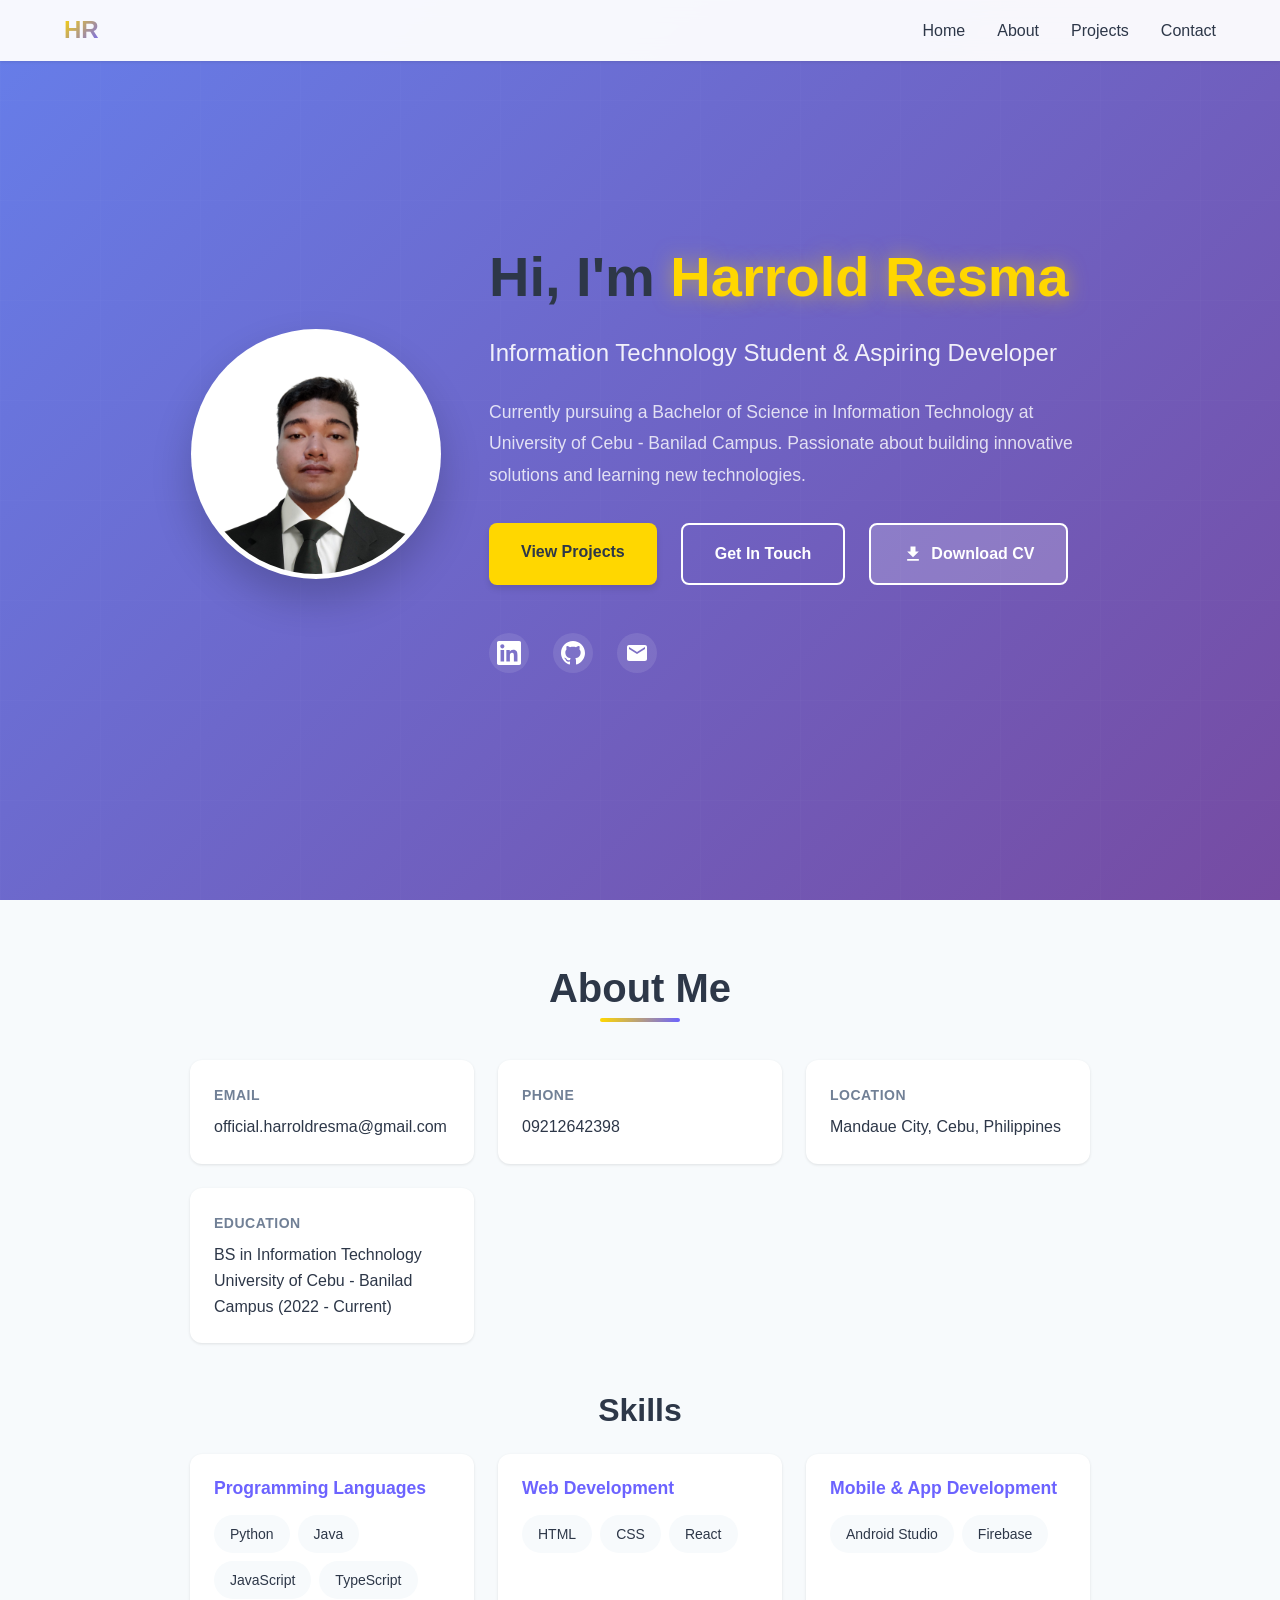
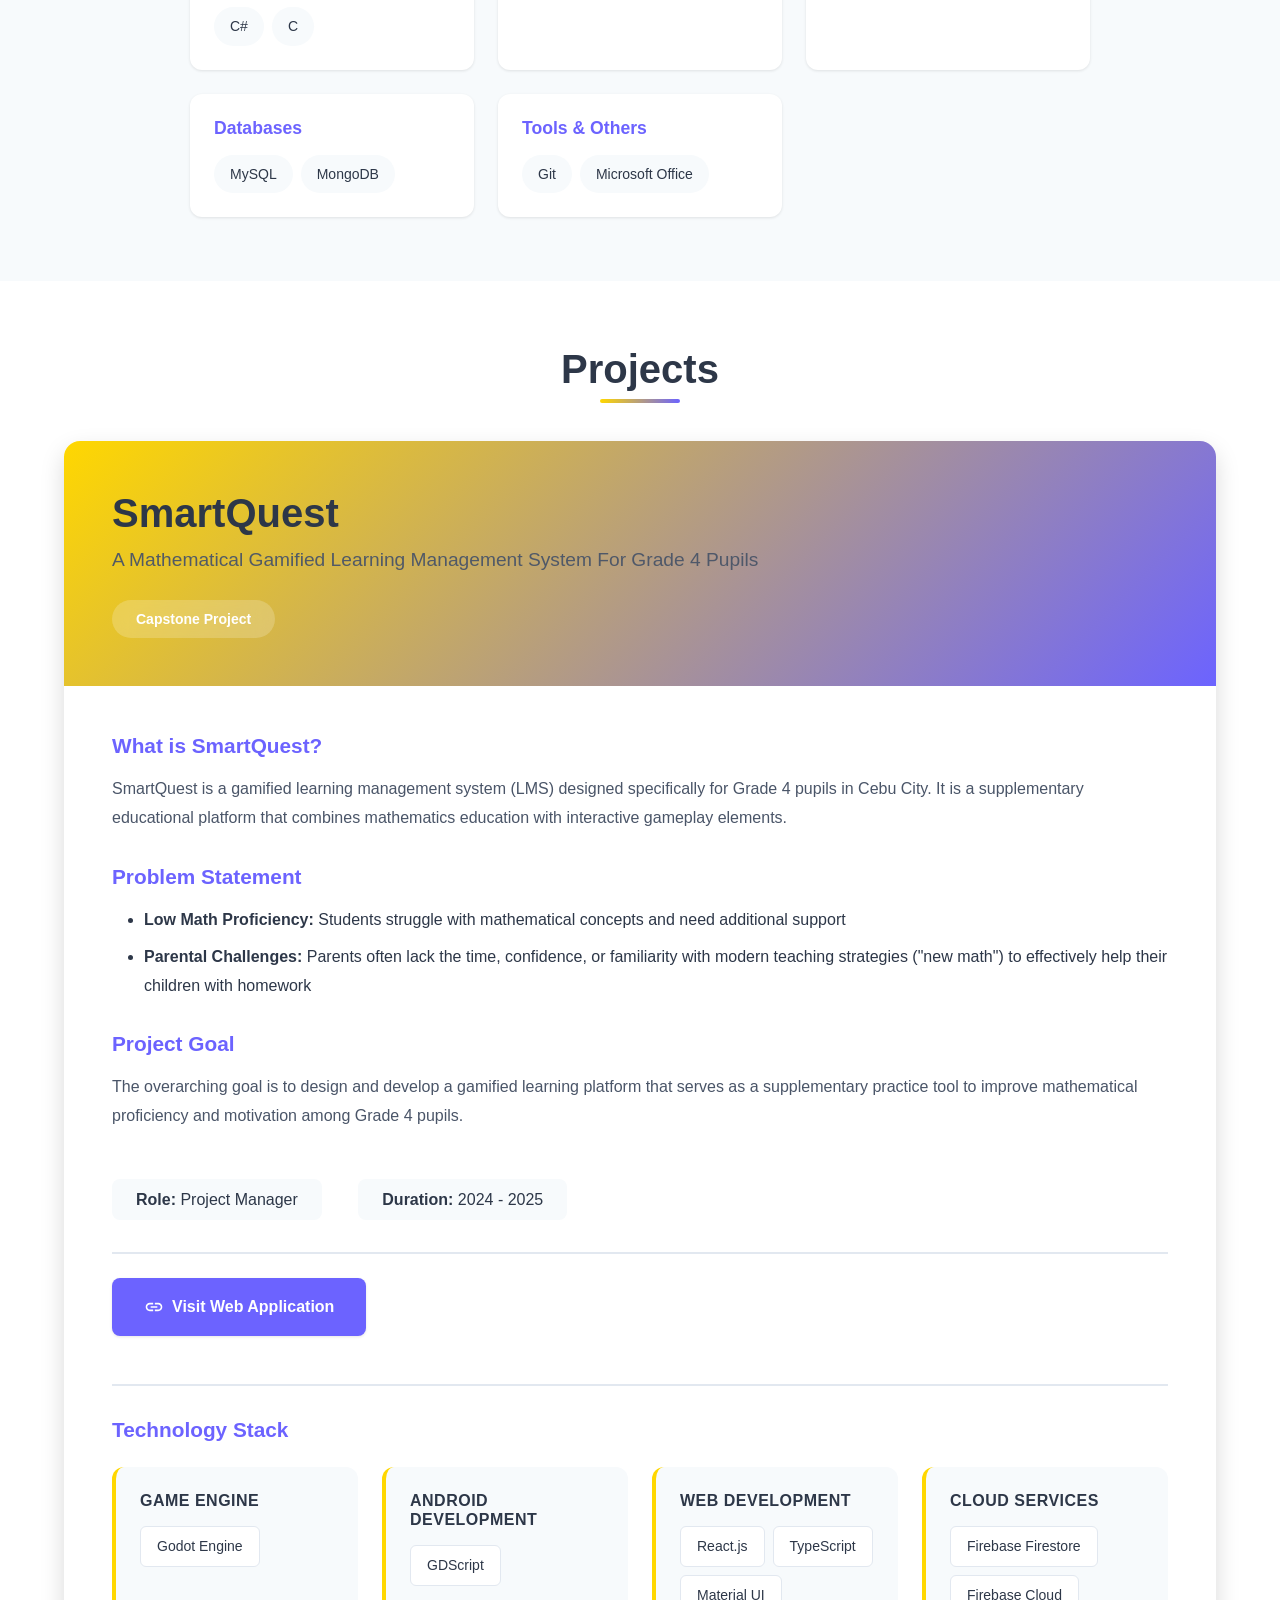
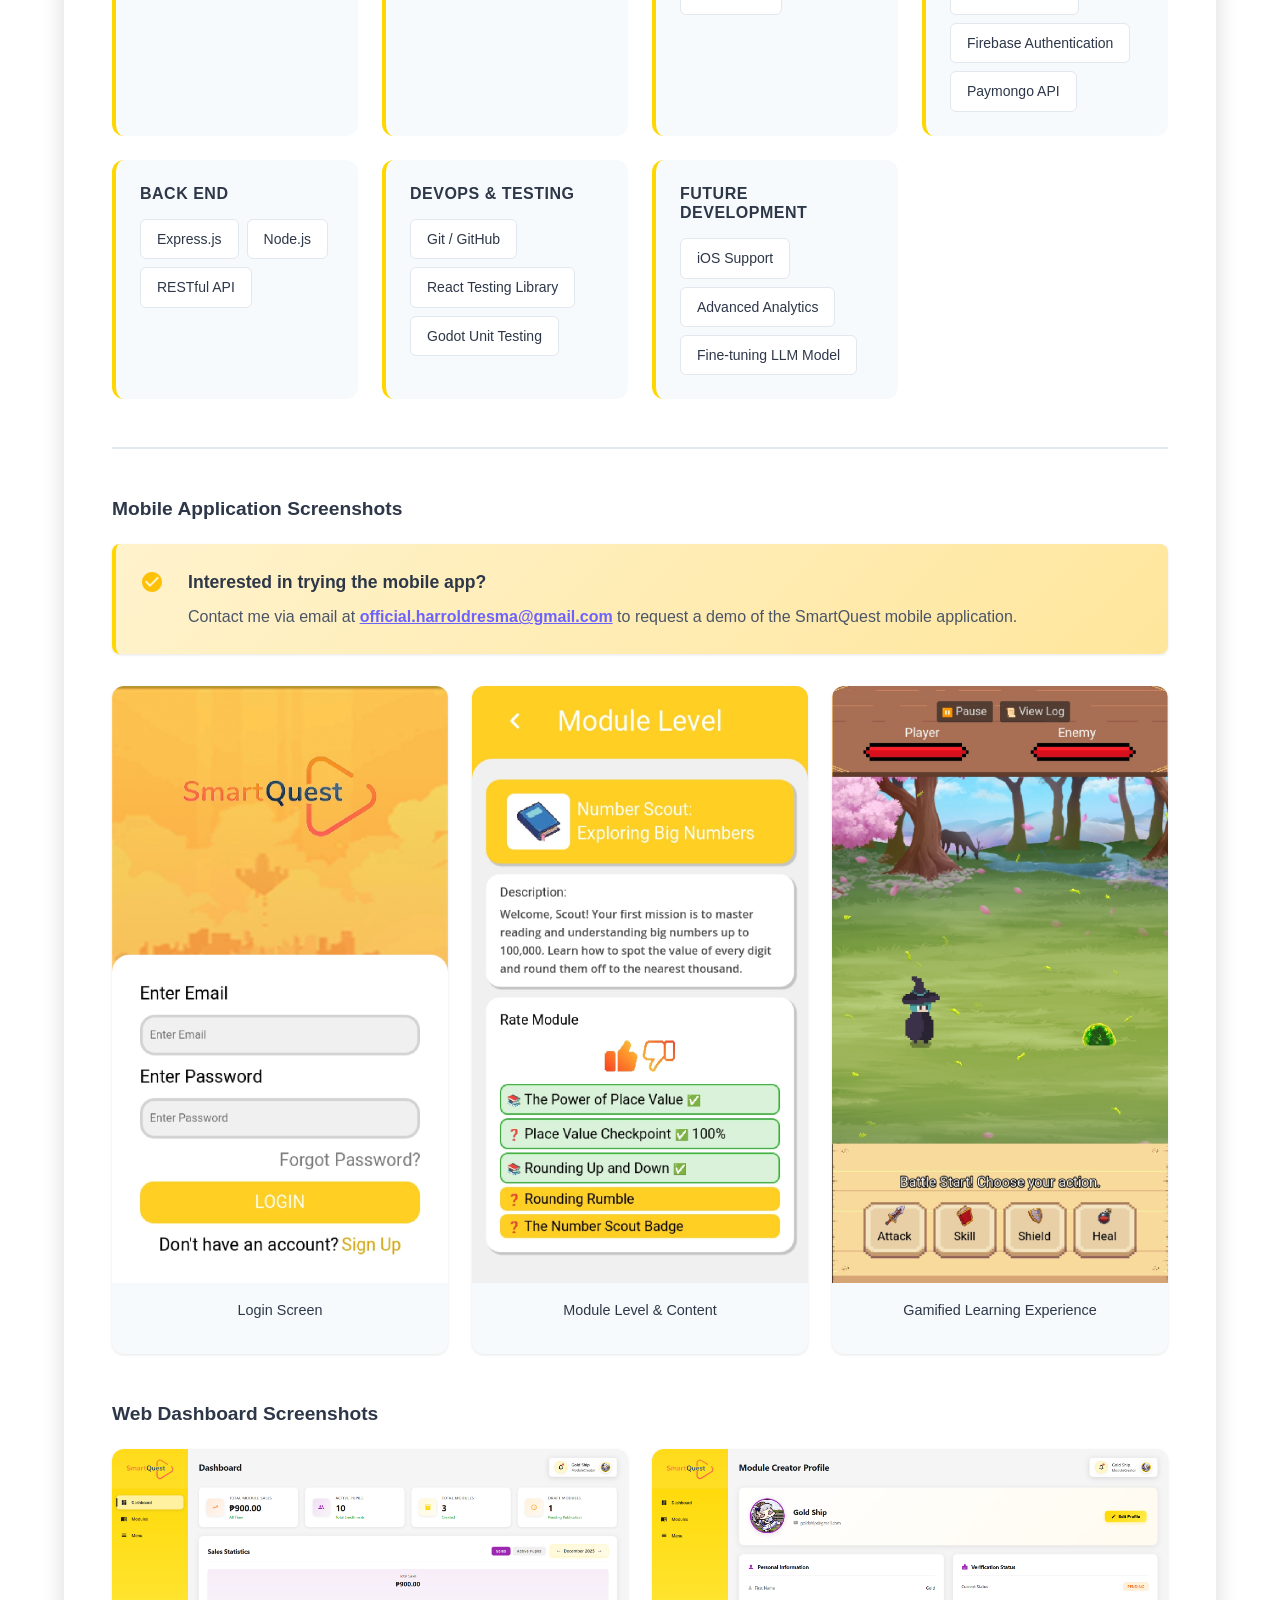
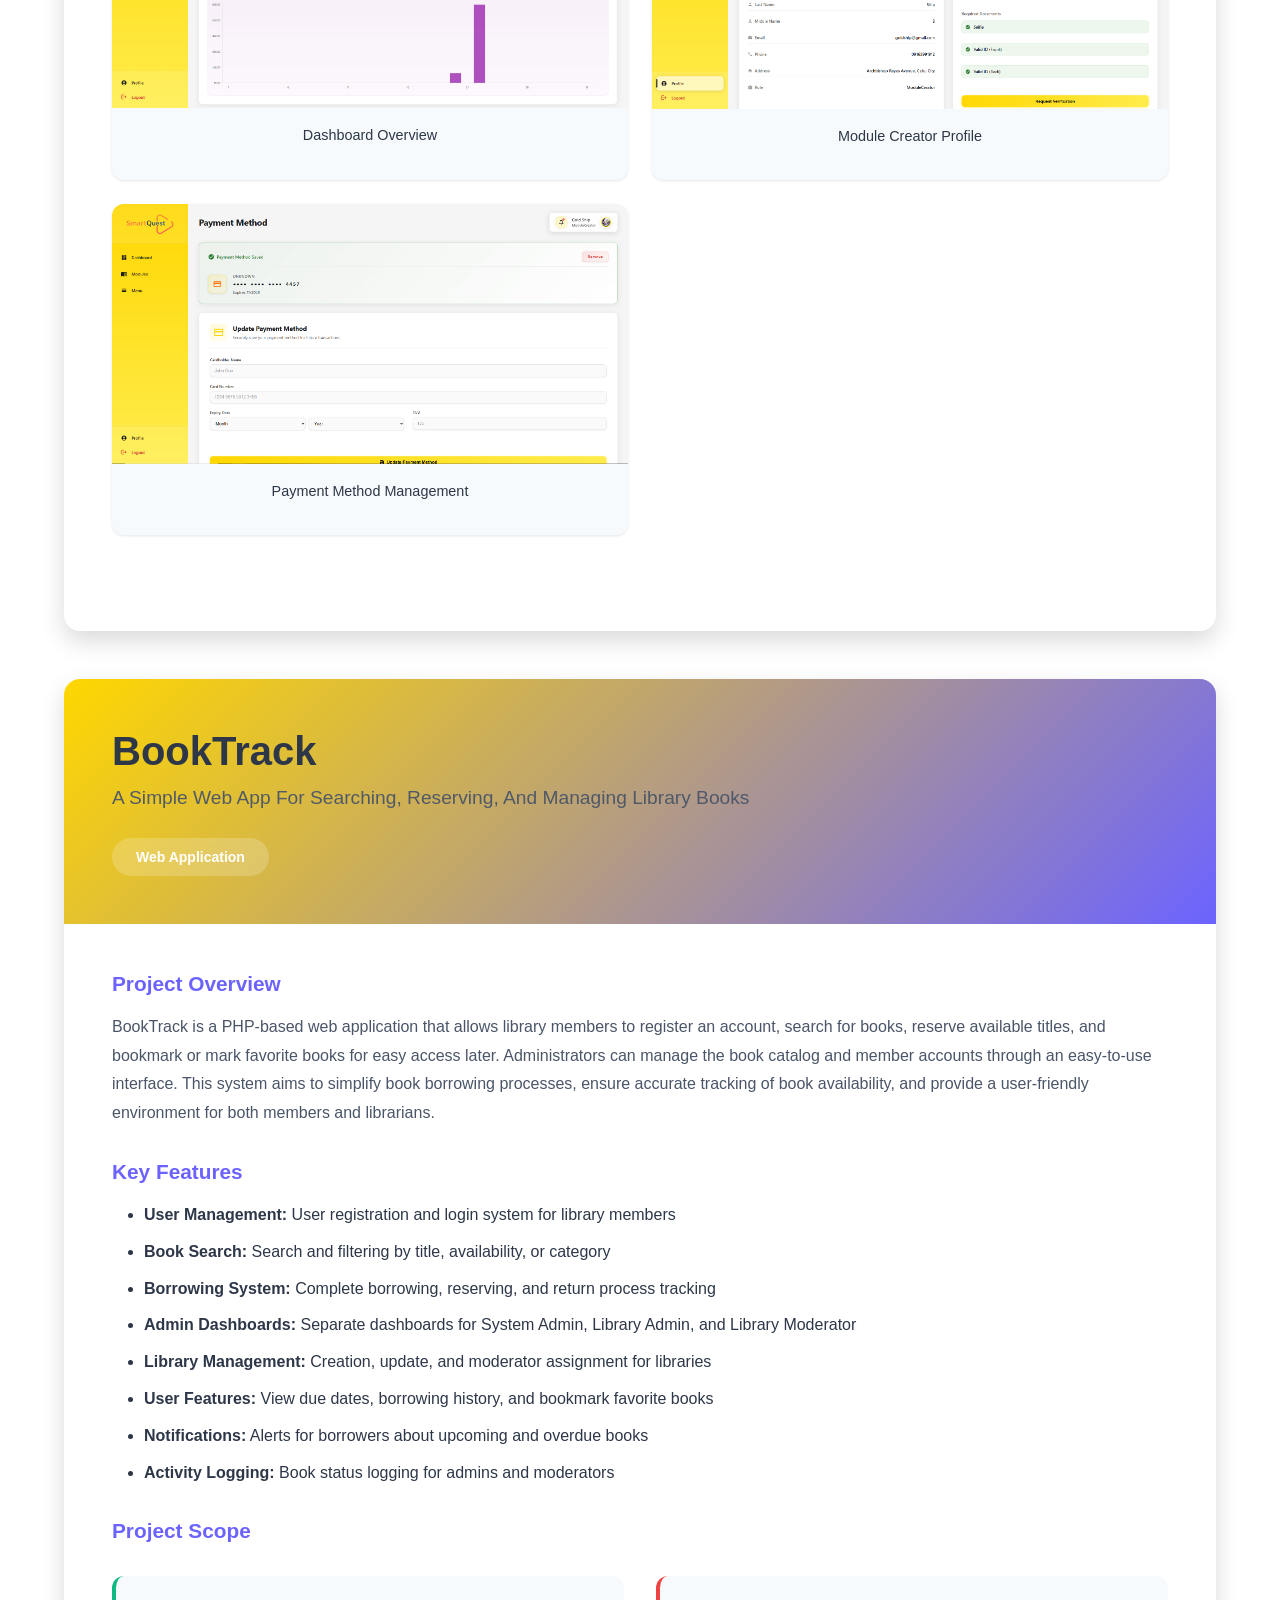
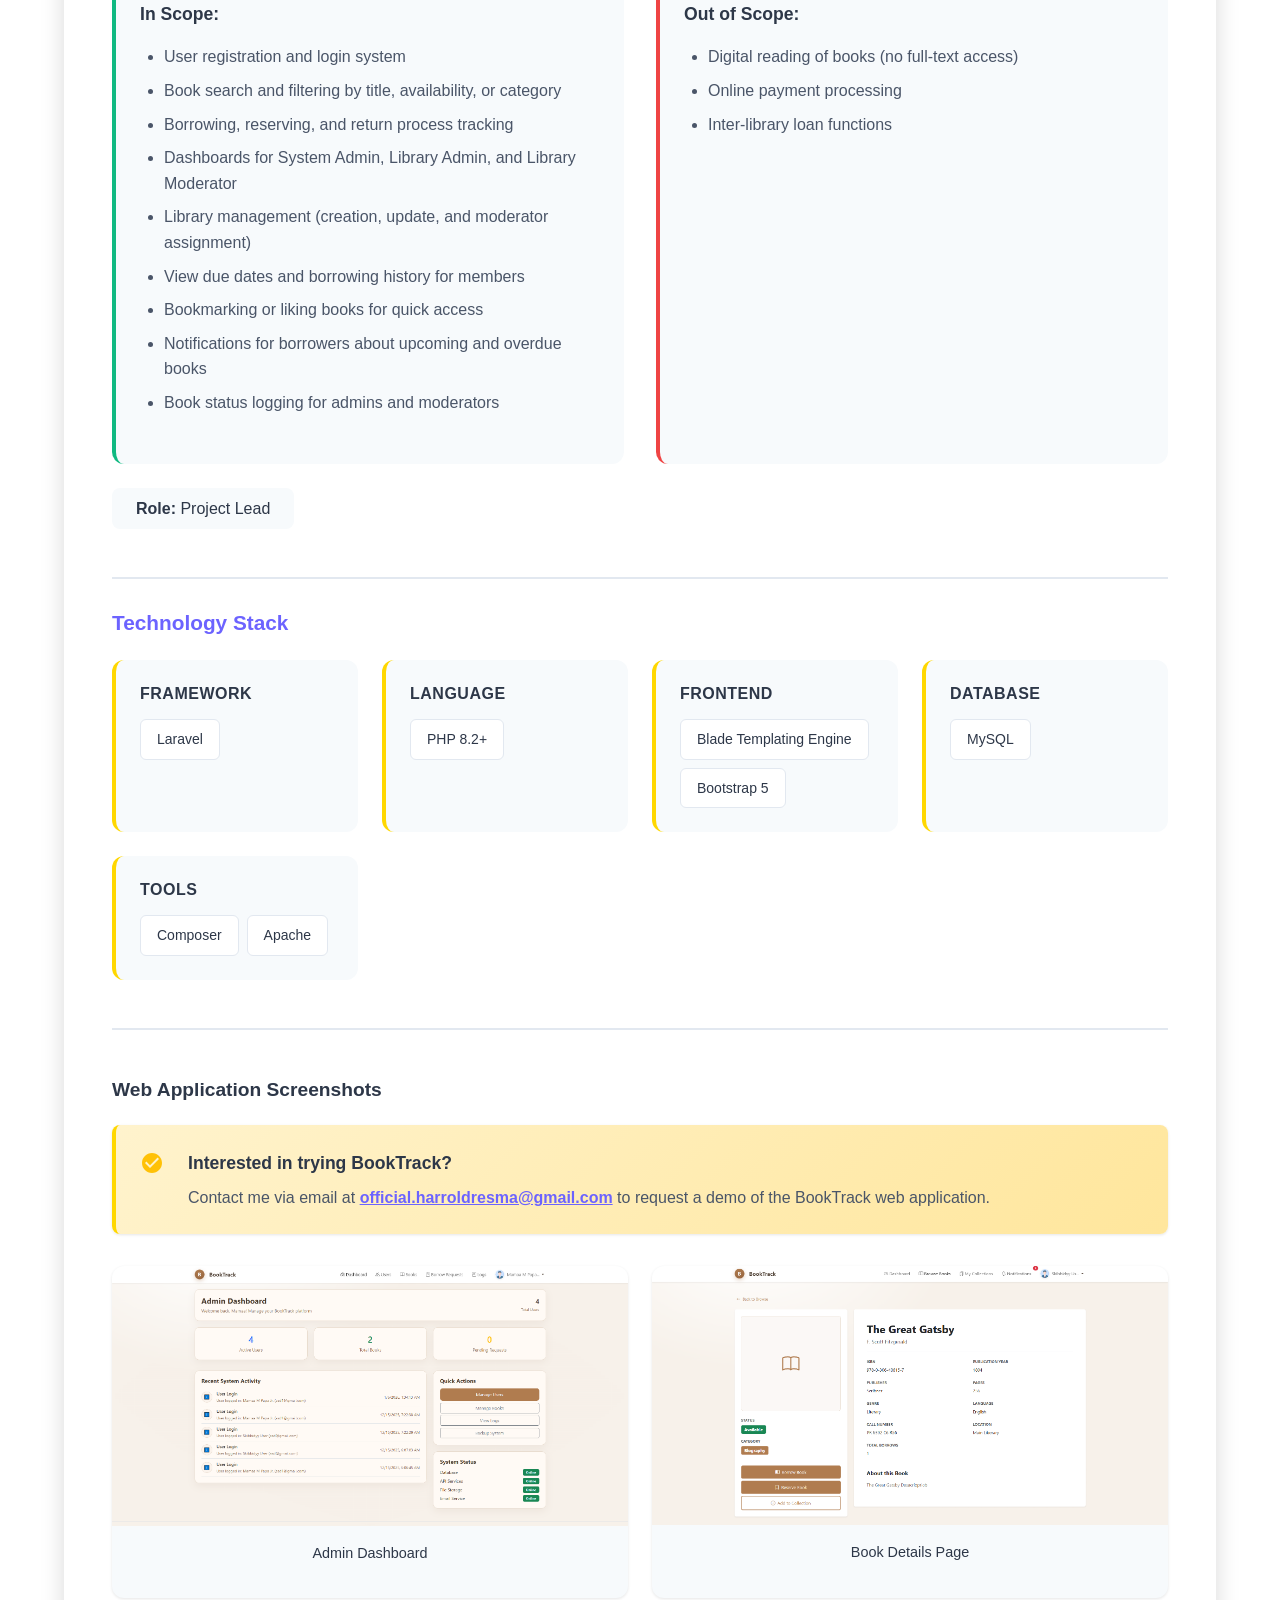
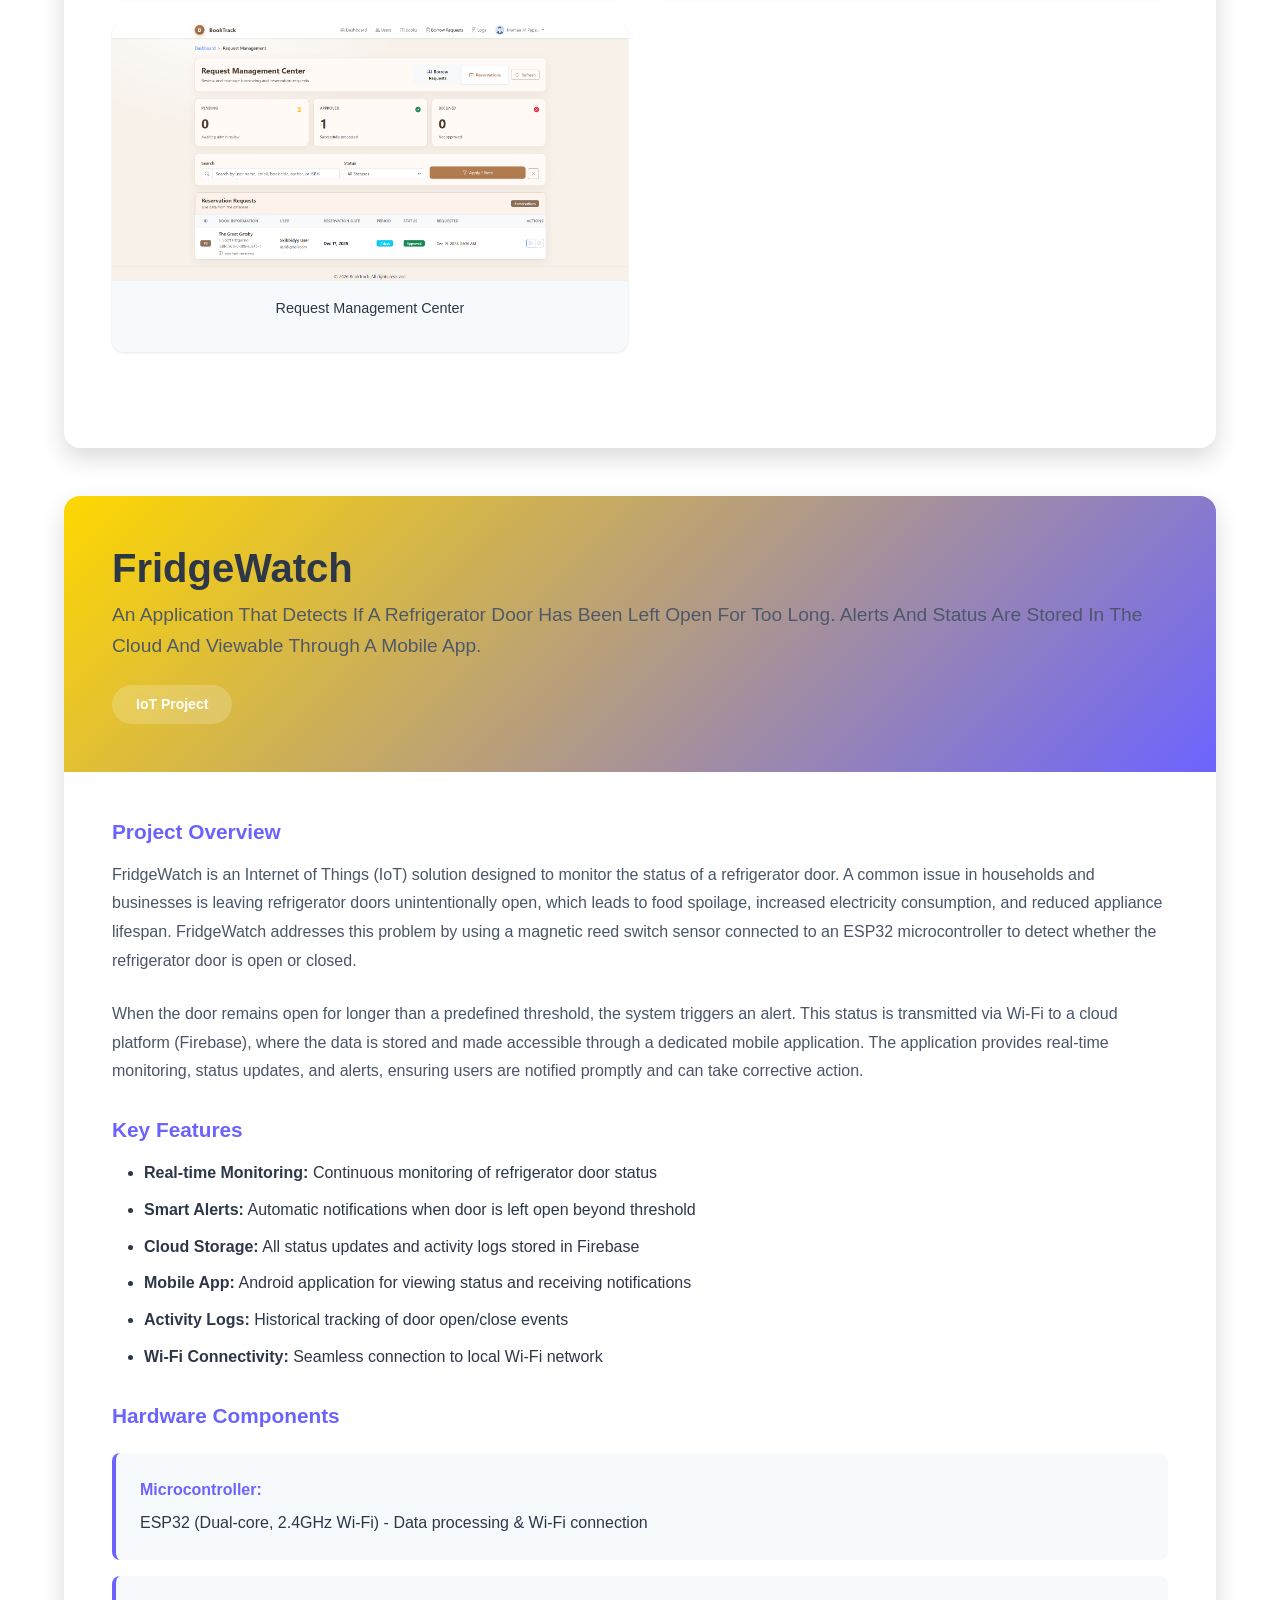
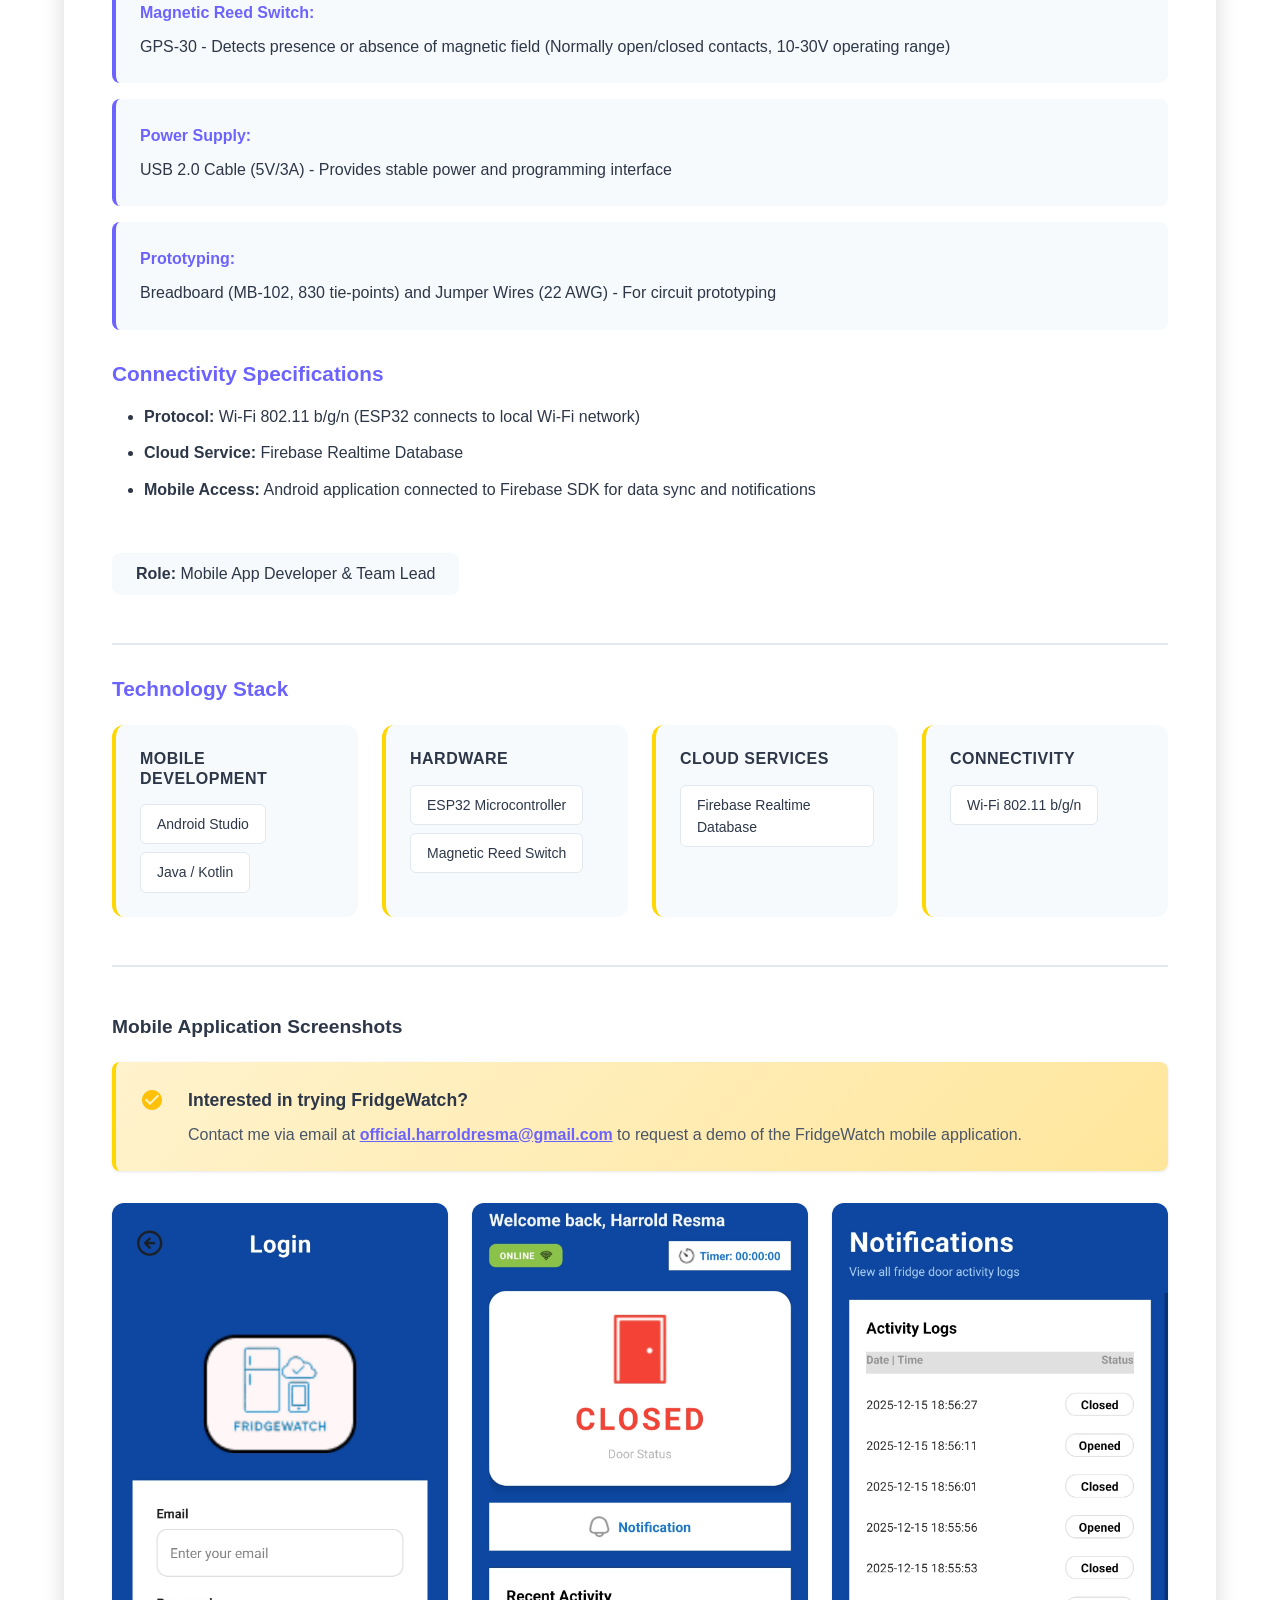
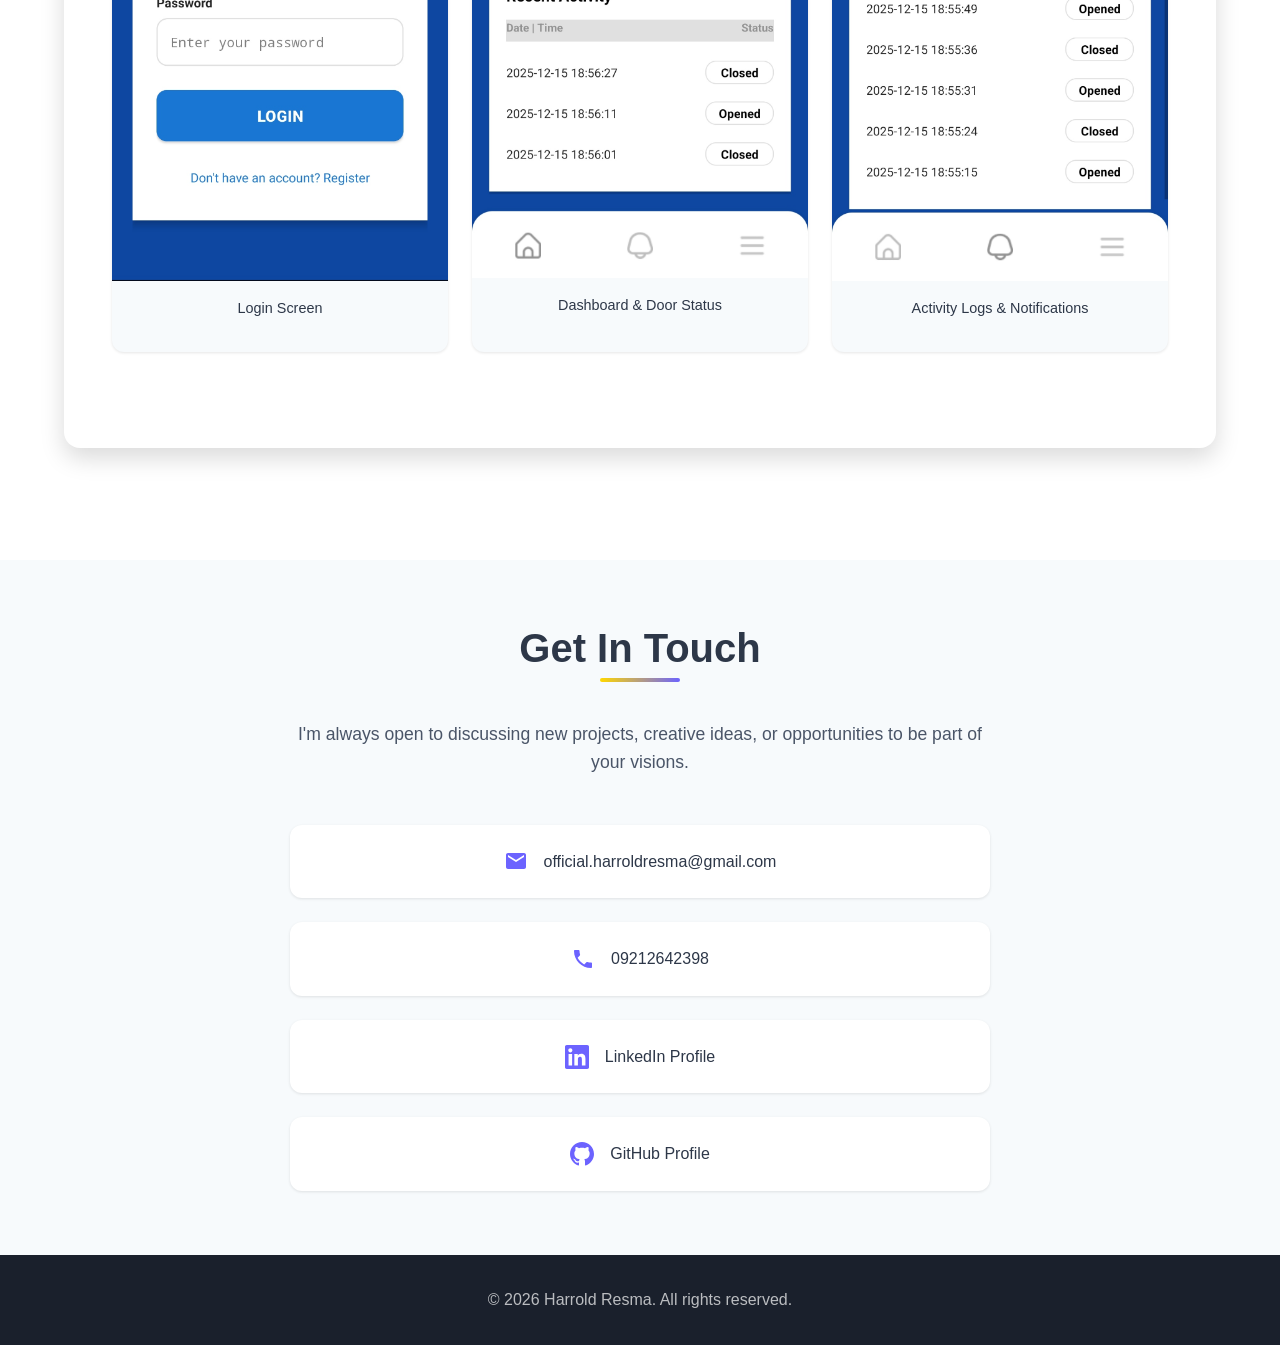
==== index.html @ 4a9e2221 "Update asset paths and move index.html to root Moved index.html from the screens directory to the pr" ====
<!DOCTYPE html>
<html lang="en">
<head>
    <meta charset="UTF-8">
    <meta name="viewport" content="width=device-width, initial-scale=1.0">
    <title>Harrold Resma - Portfolio</title>
    <link rel="stylesheet" href="styles/global.css">
</head>
<body>
    <!-- Navigation -->
    <nav class="navbar">
        <div class="container">
            <div class="nav-brand">
                <h2>HR</h2>
            </div>
            <ul class="nav-menu">
                <li><a href="#home">Home</a></li>
                <li><a href="#about">About</a></li>
                <li><a href="#projects">Projects</a></li>
                <li><a href="#contact">Contact</a></li>
            </ul>
            <div class="hamburger">
                <span></span>
                <span></span>
                <span></span>
            </div>
        </div>
    </nav>

    <!-- Hero Section -->
    <section id="home" class="hero">
        <div class="container">
            <div class="hero-content">
                <div class="hero-image">
                    <img src="assets/Harrold Profile Transparent.png" alt="Harrold Resma" class="profile-picture">
                </div>
                <div class="hero-text">
                    <h1 class="hero-title">
                        Hi, I'm <span class="highlight">Harrold Resma</span>
                    </h1>
                    <p class="hero-subtitle">Information Technology Student & Aspiring Developer</p>
                    <p class="hero-description">
                        Currently pursuing a Bachelor of Science in Information Technology at University of Cebu - Banilad Campus. 
                        Passionate about building innovative solutions and learning new technologies.
                    </p>
                    <div class="hero-buttons">
                        <a href="#projects" class="btn btn-primary">View Projects</a>
                        <a href="#contact" class="btn btn-secondary">Get In Touch</a>
                        <a href="CV/Harrold-Resma_CV.pdf" download="Harrold-Resma_CV.pdf" class="btn btn-cv">
                            <svg width="20" height="20" viewBox="0 0 24 24" fill="currentColor" style="margin-right: 8px;">
                                <path d="M19 9h-4V3H9v6H5l7 7 7-7zM5 18v2h14v-2H5z"/>
                            </svg>
                            Download CV
                        </a>
                    </div>
                    <div class="social-links">
                        <a href="https://www.linkedin.com/in/harrold-resma-5a1842332" target="_blank" class="social-link">
                            <svg width="24" height="24" viewBox="0 0 24 24" fill="currentColor">
                                <path d="M20.447 20.452h-3.554v-5.569c0-1.328-.027-3.037-1.852-3.037-1.853 0-2.136 1.445-2.136 2.939v5.667H9.351V9h3.414v1.561h.046c.477-.9 1.637-1.85 3.37-1.85 3.601 0 4.267 2.37 4.267 5.455v6.286zM5.337 7.433c-1.144 0-2.063-.926-2.063-2.065 0-1.138.92-2.063 2.063-2.063 1.14 0 2.064.925 2.064 2.063 0 1.139-.925 2.065-2.064 2.065zm1.782 13.019H3.555V9h3.564v11.452zM22.225 0H1.771C.792 0 0 .774 0 1.729v20.542C0 23.227.792 24 1.771 24h20.451C23.2 24 24 23.227 24 22.271V1.729C24 .774 23.2 0 22.222 0h.003z"/>
                            </svg>
                        </a>
                        <a href="https://github.com/Harrrrold" target="_blank" class="social-link">
                            <svg width="24" height="24" viewBox="0 0 24 24" fill="currentColor">
                                <path d="M12 0c-6.626 0-12 5.373-12 12 0 5.302 3.438 9.8 8.207 11.387.599.111.793-.261.793-.577v-2.234c-3.338.726-4.033-1.416-4.033-1.416-.546-1.387-1.333-1.756-1.333-1.756-1.089-.745.083-.729.083-.729 1.205.084 1.839 1.237 1.839 1.237 1.07 1.834 2.807 1.304 3.492.997.107-.775.418-1.305.762-1.604-2.665-.305-5.467-1.334-5.467-5.931 0-1.311.469-2.381 1.236-3.221-.124-.303-.535-1.524.117-3.176 0 0 1.008-.322 3.301 1.23.957-.266 1.983-.399 3.003-.404 1.02.005 2.047.138 3.006.404 2.291-1.552 3.297-1.23 3.297-1.23.653 1.653.242 2.874.118 3.176.77.84 1.235 1.911 1.235 3.221 0 4.609-2.807 5.624-5.479 5.921.43.372.823 1.102.823 2.222v3.293c0 .319.192.694.801.576 4.765-1.589 8.199-6.086 8.199-11.386 0-6.627-5.373-12-12-12z"/>
                            </svg>
                        </a>
                        <a href="#contact" class="social-link">
                            <svg width="24" height="24" viewBox="0 0 24 24" fill="currentColor">
                                <path d="M20 4H4c-1.1 0-1.99.9-1.99 2L2 18c0 1.1.9 2 2 2h16c1.1 0 2-.9 2-2V6c0-1.1-.9-2-2-2zm0 4l-8 5-8-5V6l8 5 8-5v2z"/>
                            </svg>
                        </a>
                    </div>
                </div>
            </div>
        </div>
    </section>

    <!-- About Section -->
    <section id="about" class="about">
        <div class="container">
            <h2 class="section-title">About Me</h2>
            <div class="about-content">
                <div class="about-text">
                    <div class="info-grid">
                        <div class="info-item">
                            <span class="info-label">Email</span>
                            <span class="info-value">official.harroldresma@gmail.com</span>
                        </div>
                        <div class="info-item">
                            <span class="info-label">Phone</span>
                            <span class="info-value">09212642398</span>
                        </div>
                        <div class="info-item">
                            <span class="info-label">Location</span>
                            <span class="info-value">Mandaue City, Cebu, Philippines</span>
                        </div>
                        <div class="info-item">
                            <span class="info-label">Education</span>
                            <span class="info-value">BS in Information Technology<br>University of Cebu - Banilad Campus (2022 - Current)</span>
                        </div>
                    </div>
                    <div class="skills-section">
                        <h3>Skills</h3>
                        <div class="skills-grid">
                            <div class="skill-category">
                                <h4>Programming Languages</h4>
                                <div class="skill-tags">
                                    <span class="skill-tag">Python</span>
                                    <span class="skill-tag">Java</span>
                                    <span class="skill-tag">JavaScript</span>
                                    <span class="skill-tag">TypeScript</span>
                                    <span class="skill-tag">C#</span>
                                    <span class="skill-tag">C</span>
                                </div>
                            </div>
                            <div class="skill-category">
                                <h4>Web Development</h4>
                                <div class="skill-tags">
                                    <span class="skill-tag">HTML</span>
                                    <span class="skill-tag">CSS</span>
                                    <span class="skill-tag">React</span>
                                </div>
                            </div>
                            <div class="skill-category">
                                <h4>Mobile & App Development</h4>
                                <div class="skill-tags">
                                    <span class="skill-tag">Android Studio</span>
                                    <span class="skill-tag">Firebase</span>
                                </div>
                            </div>
                            <div class="skill-category">
                                <h4>Databases</h4>
                                <div class="skill-tags">
                                    <span class="skill-tag">MySQL</span>
                                    <span class="skill-tag">MongoDB</span>
                                </div>
                            </div>
                            <div class="skill-category">
                                <h4>Tools & Others</h4>
                                <div class="skill-tags">
                                    <span class="skill-tag">Git</span>
                                    <span class="skill-tag">Microsoft Office</span>
                                </div>
                            </div>
                        </div>
                    </div>
                </div>
            </div>
        </div>
    </section>

    <!-- Projects Section -->
    <section id="projects" class="projects">
        <div class="container">
            <h2 class="section-title">Projects</h2>
            
            <!-- SmartQuest Project -->
            <div class="project-card">
                <div class="project-header">
                    <div class="project-title-section">
                        <h3 class="project-title">SmartQuest</h3>
                        <p class="project-subtitle">A Mathematical Gamified Learning Management System For Grade 4 Pupils</p>
                        <span class="project-badge">Capstone Project</span>
                    </div>
                </div>
                
                <div class="project-content">
                    <div class="project-description">
                        <h4>What is SmartQuest?</h4>
                        <p>
                            SmartQuest is a gamified learning management system (LMS) designed specifically for Grade 4 pupils in Cebu City. 
                            It is a supplementary educational platform that combines mathematics education with interactive gameplay elements.
                        </p>
                        
                        <h4>Problem Statement</h4>
                        <ul>
                            <li><strong>Low Math Proficiency:</strong> Students struggle with mathematical concepts and need additional support</li>
                            <li><strong>Parental Challenges:</strong> Parents often lack the time, confidence, or familiarity with modern teaching strategies ("new math") to effectively help their children with homework</li>
                        </ul>
                        
                        <h4>Project Goal</h4>
                        <p>
                            The overarching goal is to design and develop a gamified learning platform that serves as a supplementary practice tool 
                            to improve mathematical proficiency and motivation among Grade 4 pupils.
                        </p>
                        
                        <div class="project-role">
                            <strong>Role:</strong> Project Manager
                        </div>
                        <div class="project-period">
                            <strong>Duration:</strong> 2024 - 2025
                        </div>
                        
                        <div class="project-links">
                            <a href="https://smartquest-uc.web.app/" target="_blank" rel="noopener noreferrer" class="project-link-btn">
                                <svg width="20" height="20" viewBox="0 0 24 24" fill="currentColor" style="margin-right: 8px;">
                                    <path d="M3.9 12c0-1.71 1.39-3.1 3.1-3.1h4V7H7c-2.76 0-5 2.24-5 5s2.24 5 5 5h4v-1.9H7c-1.71 0-3.1-1.39-3.1-3.1zM8 13h8v-2H8v2zm9-6h-4v1.9h4c1.71 0 3.1 1.39 3.1 3.1s-1.39 3.1-3.1 3.1h-4V17h4c2.76 0 5-2.24 5-5s-2.24-5-5-5z"/>
                                </svg>
                                Visit Web Application
                            </a>
                        </div>
                        
                        <div class="tech-stack-section">
                            <h4>Technology Stack</h4>
                            <div class="tech-stack-grid">
                                <div class="tech-category">
                                    <h5>Game Engine</h5>
                                    <div class="tech-tags">
                                        <span class="tech-tag">Godot Engine</span>
                                    </div>
                                </div>
                                <div class="tech-category">
                                    <h5>Android Development</h5>
                                    <div class="tech-tags">
                                        <span class="tech-tag">GDScript</span>
                                    </div>
                                </div>
                                <div class="tech-category">
                                    <h5>Web Development</h5>
                                    <div class="tech-tags">
                                        <span class="tech-tag">React.js</span>
                                        <span class="tech-tag">TypeScript</span>
                                        <span class="tech-tag">Material UI</span>
                                    </div>
                                </div>
                                <div class="tech-category">
                                    <h5>Cloud Services</h5>
                                    <div class="tech-tags">
                                        <span class="tech-tag">Firebase Firestore</span>
                                        <span class="tech-tag">Firebase Cloud</span>
                                        <span class="tech-tag">Firebase Authentication</span>
                                        <span class="tech-tag">Paymongo API</span>
                                    </div>
                                </div>
                                <div class="tech-category">
                                    <h5>Back End</h5>
                                    <div class="tech-tags">
                                        <span class="tech-tag">Express.js</span>
                                        <span class="tech-tag">Node.js</span>
                                        <span class="tech-tag">RESTful API</span>
                                    </div>
                                </div>
                                <div class="tech-category">
                                    <h5>DevOps & Testing</h5>
                                    <div class="tech-tags">
                                        <span class="tech-tag">Git / GitHub</span>
                                        <span class="tech-tag">React Testing Library</span>
                                        <span class="tech-tag">Godot Unit Testing</span>
                                    </div>
                                </div>
                                <div class="tech-category">
                                    <h5>Future Development</h5>
                                    <div class="tech-tags">
                                        <span class="tech-tag">iOS Support</span>
                                        <span class="tech-tag">Advanced Analytics</span>
                                        <span class="tech-tag">Fine-tuning LLM Model</span>
                                    </div>
                                </div>
                            </div>
                        </div>
                    </div>
                    
                    <div class="project-images">
                        <h4>Mobile Application Screenshots</h4>
                        <div class="app-demo-notice">
                            <div class="demo-notice-content">
                                <svg width="24" height="24" viewBox="0 0 24 24" fill="currentColor">
                                    <path d="M12 2C6.48 2 2 6.48 2 12s4.48 10 10 10 10-4.48 10-10S17.52 2 12 2zm-2 15l-5-5 1.41-1.41L10 14.17l7.59-7.59L19 8l-9 9z"/>
                                </svg>
                                <div class="demo-notice-text">
                                    <strong>Interested in trying the mobile app?</strong>
                                    <p>Contact me via email at <a href="mailto:official.harroldresma@gmail.com?subject=SmartQuest Mobile App Demo Request">official.harroldresma@gmail.com</a> to request a demo of the SmartQuest mobile application.</p>
                                </div>
                            </div>
                        </div>
                        <div class="image-grid mobile-grid">
                            <div class="image-item">
                                <img src="assets/smartquestAppLogin.jpg" alt="SmartQuest Mobile Login Screen" class="modal-image" data-src="assets/smartquestAppLogin.jpg" data-alt="SmartQuest Mobile Login Screen">
                                <p class="image-caption">Login Screen</p>
                            </div>
                            <div class="image-item">
                                <img src="assets/smartquestAppModuleContent.jpg" alt="SmartQuest Mobile Module Content" class="modal-image" data-src="assets/smartquestAppModuleContent.jpg" data-alt="SmartQuest Mobile Module Content">
                                <p class="image-caption">Module Level & Content</p>
                            </div>
                            <div class="image-item">
                                <img src="assets/smartquestAppGame.jpg" alt="SmartQuest Mobile Game" class="modal-image" data-src="assets/smartquestAppGame.jpg" data-alt="SmartQuest Mobile Game">
                                <p class="image-caption">Gamified Learning Experience</p>
                            </div>
                        </div>
                        
                        <h4>Web Dashboard Screenshots</h4>
                        <div class="image-grid web-grid">
                            <div class="image-item">
                                <img src="assets/smartquestWebDashboard.png" alt="SmartQuest Web Dashboard" class="modal-image" data-src="assets/smartquestWebDashboard.png" data-alt="SmartQuest Web Dashboard">
                                <p class="image-caption">Dashboard Overview</p>
                            </div>
                            <div class="image-item">
                                <img src="assets/smartquestWebProfile.png" alt="SmartQuest Web Profile" class="modal-image" data-src="assets/smartquestWebProfile.png" data-alt="SmartQuest Web Profile">
                                <p class="image-caption">Module Creator Profile</p>
                            </div>
                            <div class="image-item">
                                <img src="assets/smartquestWebPaymentMethod.png" alt="SmartQuest Web Payment Method" class="modal-image" data-src="assets/smartquestWebPaymentMethod.png" data-alt="SmartQuest Web Payment Method">
                                <p class="image-caption">Payment Method Management</p>
                            </div>
                        </div>
                    </div>
                </div>
            </div>
            
            <!-- BookTrack Project -->
            <div class="project-card">
                <div class="project-header">
                    <div class="project-title-section">
                        <h3 class="project-title">BookTrack</h3>
                        <p class="project-subtitle">A Simple Web App For Searching, Reserving, And Managing Library Books</p>
                        <span class="project-badge">Web Application</span>
                    </div>
                </div>
                
                <div class="project-content">
                    <div class="project-description">
                        <h4>Project Overview</h4>
                        <p>
                            BookTrack is a PHP-based web application that allows library members to register an account, search for books, 
                            reserve available titles, and bookmark or mark favorite books for easy access later. Administrators can manage 
                            the book catalog and member accounts through an easy-to-use interface. This system aims to simplify book borrowing 
                            processes, ensure accurate tracking of book availability, and provide a user-friendly environment for both members and librarians.
                        </p>
                        
                        <h4>Key Features</h4>
                        <ul>
                            <li><strong>User Management:</strong> User registration and login system for library members</li>
                            <li><strong>Book Search:</strong> Search and filtering by title, availability, or category</li>
                            <li><strong>Borrowing System:</strong> Complete borrowing, reserving, and return process tracking</li>
                            <li><strong>Admin Dashboards:</strong> Separate dashboards for System Admin, Library Admin, and Library Moderator</li>
                            <li><strong>Library Management:</strong> Creation, update, and moderator assignment for libraries</li>
                            <li><strong>User Features:</strong> View due dates, borrowing history, and bookmark favorite books</li>
                            <li><strong>Notifications:</strong> Alerts for borrowers about upcoming and overdue books</li>
                            <li><strong>Activity Logging:</strong> Book status logging for admins and moderators</li>
                        </ul>
                        
                        <h4>Project Scope</h4>
                        <div class="scope-section">
                            <div class="scope-in">
                                <strong>In Scope:</strong>
                                <ul>
                                    <li>User registration and login system</li>
                                    <li>Book search and filtering by title, availability, or category</li>
                                    <li>Borrowing, reserving, and return process tracking</li>
                                    <li>Dashboards for System Admin, Library Admin, and Library Moderator</li>
                                    <li>Library management (creation, update, and moderator assignment)</li>
                                    <li>View due dates and borrowing history for members</li>
                                    <li>Bookmarking or liking books for quick access</li>
                                    <li>Notifications for borrowers about upcoming and overdue books</li>
                                    <li>Book status logging for admins and moderators</li>
                                </ul>
                            </div>
                            <div class="scope-out">
                                <strong>Out of Scope:</strong>
                                <ul>
                                    <li>Digital reading of books (no full-text access)</li>
                                    <li>Online payment processing</li>
                                    <li>Inter-library loan functions</li>
                                </ul>
                            </div>
                        </div>
                        
                        <div class="project-role">
                            <strong>Role:</strong> Project Lead
                        </div>
                        
                        <div class="tech-stack-section">
                            <h4>Technology Stack</h4>
                            <div class="tech-stack-grid">
                                <div class="tech-category">
                                    <h5>Framework</h5>
                                    <div class="tech-tags">
                                        <span class="tech-tag">Laravel</span>
                                    </div>
                                </div>
                                <div class="tech-category">
                                    <h5>Language</h5>
                                    <div class="tech-tags">
                                        <span class="tech-tag">PHP 8.2+</span>
                                    </div>
                                </div>
                                <div class="tech-category">
                                    <h5>Frontend</h5>
                                    <div class="tech-tags">
                                        <span class="tech-tag">Blade Templating Engine</span>
                                        <span class="tech-tag">Bootstrap 5</span>
                                    </div>
                                </div>
                                <div class="tech-category">
                                    <h5>Database</h5>
                                    <div class="tech-tags">
                                        <span class="tech-tag">MySQL</span>
                                    </div>
                                </div>
                                <div class="tech-category">
                                    <h5>Tools</h5>
                                    <div class="tech-tags">
                                        <span class="tech-tag">Composer</span>
                                        <span class="tech-tag">Apache</span>
                                    </div>
                                </div>
                            </div>
                        </div>
                    </div>
                    
                    <div class="project-images">
                        <h4>Web Application Screenshots</h4>
                        <div class="app-demo-notice">
                            <div class="demo-notice-content">
                                <svg width="24" height="24" viewBox="0 0 24 24" fill="currentColor">
                                    <path d="M12 2C6.48 2 2 6.48 2 12s4.48 10 10 10 10-4.48 10-10S17.52 2 12 2zm-2 15l-5-5 1.41-1.41L10 14.17l7.59-7.59L19 8l-9 9z"/>
                                </svg>
                                <div class="demo-notice-text">
                                    <strong>Interested in trying BookTrack?</strong>
                                    <p>Contact me via email at <a href="mailto:official.harroldresma@gmail.com?subject=BookTrack Demo Request">official.harroldresma@gmail.com</a> to request a demo of the BookTrack web application.</p>
                                </div>
                            </div>
                        </div>
                        <div class="image-grid web-grid">
                            <div class="image-item">
                                <img src="assets/booktrackWebDashboard.png" alt="BookTrack Admin Dashboard" class="modal-image" data-src="assets/booktrackWebDashboard.png" data-alt="BookTrack Admin Dashboard">
                                <p class="image-caption">Admin Dashboard</p>
                            </div>
                            <div class="image-item">
                                <img src="assets/booktrackWebBookDetails.png" alt="BookTrack Book Details" class="modal-image" data-src="assets/booktrackWebBookDetails.png" data-alt="BookTrack Book Details">
                                <p class="image-caption">Book Details Page</p>
                            </div>
                            <div class="image-item">
                                <img src="assets/booktrackWebRequest.png" alt="BookTrack Request Management" class="modal-image" data-src="assets/booktrackWebRequest.png" data-alt="BookTrack Request Management">
                                <p class="image-caption">Request Management Center</p>
                            </div>
                        </div>
                    </div>
                </div>
            </div>
            
            <!-- FridgeWatch Project -->
            <div class="project-card">
                <div class="project-header">
                    <div class="project-title-section">
                        <h3 class="project-title">FridgeWatch</h3>
                        <p class="project-subtitle">An Application That Detects If A Refrigerator Door Has Been Left Open For Too Long. Alerts And Status Are Stored In The Cloud And Viewable Through A Mobile App.</p>
                        <span class="project-badge">IoT Project</span>
                    </div>
                </div>
                
                <div class="project-content">
                    <div class="project-description">
                        <h4>Project Overview</h4>
                        <p>
                            FridgeWatch is an Internet of Things (IoT) solution designed to monitor the status of a refrigerator door. 
                            A common issue in households and businesses is leaving refrigerator doors unintentionally open, which leads to 
                            food spoilage, increased electricity consumption, and reduced appliance lifespan. FridgeWatch addresses this problem 
                            by using a magnetic reed switch sensor connected to an ESP32 microcontroller to detect whether the refrigerator door is open or closed.
                        </p>
                        <p>
                            When the door remains open for longer than a predefined threshold, the system triggers an alert. This status is transmitted 
                            via Wi-Fi to a cloud platform (Firebase), where the data is stored and made accessible through a dedicated mobile application. 
                            The application provides real-time monitoring, status updates, and alerts, ensuring users are notified promptly and can take corrective action.
                        </p>
                        
                        <h4>Key Features</h4>
                        <ul>
                            <li><strong>Real-time Monitoring:</strong> Continuous monitoring of refrigerator door status</li>
                            <li><strong>Smart Alerts:</strong> Automatic notifications when door is left open beyond threshold</li>
                            <li><strong>Cloud Storage:</strong> All status updates and activity logs stored in Firebase</li>
                            <li><strong>Mobile App:</strong> Android application for viewing status and receiving notifications</li>
                            <li><strong>Activity Logs:</strong> Historical tracking of door open/close events</li>
                            <li><strong>Wi-Fi Connectivity:</strong> Seamless connection to local Wi-Fi network</li>
                        </ul>
                        
                        <h4>Hardware Components</h4>
                        <div class="hardware-table">
                            <div class="hardware-item">
                                <strong>Microcontroller:</strong> ESP32 (Dual-core, 2.4GHz Wi-Fi) - Data processing & Wi-Fi connection
                            </div>
                            <div class="hardware-item">
                                <strong>Magnetic Reed Switch:</strong> GPS-30 - Detects presence or absence of magnetic field (Normally open/closed contacts, 10-30V operating range)
                            </div>
                            <div class="hardware-item">
                                <strong>Power Supply:</strong> USB 2.0 Cable (5V/3A) - Provides stable power and programming interface
                            </div>
                            <div class="hardware-item">
                                <strong>Prototyping:</strong> Breadboard (MB-102, 830 tie-points) and Jumper Wires (22 AWG) - For circuit prototyping
                            </div>
                        </div>
                        
                        <h4>Connectivity Specifications</h4>
                        <ul>
                            <li><strong>Protocol:</strong> Wi-Fi 802.11 b/g/n (ESP32 connects to local Wi-Fi network)</li>
                            <li><strong>Cloud Service:</strong> Firebase Realtime Database</li>
                            <li><strong>Mobile Access:</strong> Android application connected to Firebase SDK for data sync and notifications</li>
                        </ul>
                        
                        <div class="project-role">
                            <strong>Role:</strong> Mobile App Developer & Team Lead
                        </div>
                        
                        <div class="tech-stack-section">
                            <h4>Technology Stack</h4>
                            <div class="tech-stack-grid">
                                <div class="tech-category">
                                    <h5>Mobile Development</h5>
                                    <div class="tech-tags">
                                        <span class="tech-tag">Android Studio</span>
                                        <span class="tech-tag">Java / Kotlin</span>
                                    </div>
                                </div>
                                <div class="tech-category">
                                    <h5>Hardware</h5>
                                    <div class="tech-tags">
                                        <span class="tech-tag">ESP32 Microcontroller</span>
                                        <span class="tech-tag">Magnetic Reed Switch</span>
                                    </div>
                                </div>
                                <div class="tech-category">
                                    <h5>Cloud Services</h5>
                                    <div class="tech-tags">
                                        <span class="tech-tag">Firebase Realtime Database</span>
                                    </div>
                                </div>
                                <div class="tech-category">
                                    <h5>Connectivity</h5>
                                    <div class="tech-tags">
                                        <span class="tech-tag">Wi-Fi 802.11 b/g/n</span>
                                    </div>
                                </div>
                            </div>
                        </div>
                    </div>
                    
                    <div class="project-images">
                        <h4>Mobile Application Screenshots</h4>
                        <div class="app-demo-notice">
                            <div class="demo-notice-content">
                                <svg width="24" height="24" viewBox="0 0 24 24" fill="currentColor">
                                    <path d="M12 2C6.48 2 2 6.48 2 12s4.48 10 10 10 10-4.48 10-10S17.52 2 12 2zm-2 15l-5-5 1.41-1.41L10 14.17l7.59-7.59L19 8l-9 9z"/>
                                </svg>
                                <div class="demo-notice-text">
                                    <strong>Interested in trying FridgeWatch?</strong>
                                    <p>Contact me via email at <a href="mailto:official.harroldresma@gmail.com?subject=FridgeWatch Demo Request">official.harroldresma@gmail.com</a> to request a demo of the FridgeWatch mobile application.</p>
                                </div>
                            </div>
                        </div>
                        <div class="image-grid mobile-grid">
                            <div class="image-item">
                                <img src="assets/fridgewatchAppLogin.jpg" alt="FridgeWatch Mobile Login Screen" class="modal-image" data-src="assets/fridgewatchAppLogin.jpg" data-alt="FridgeWatch Mobile Login Screen">
                                <p class="image-caption">Login Screen</p>
                            </div>
                            <div class="image-item">
                                <img src="assets/fridgewatchAppDashboard.jpg" alt="FridgeWatch Mobile Dashboard" class="modal-image" data-src="assets/fridgewatchAppDashboard.jpg" data-alt="FridgeWatch Mobile Dashboard">
                                <p class="image-caption">Dashboard & Door Status</p>
                            </div>
                            <div class="image-item">
                                <img src="assets/fridgewatchAppNotification.jpg" alt="FridgeWatch Mobile Notifications" class="modal-image" data-src="assets/fridgewatchAppNotification.jpg" data-alt="FridgeWatch Mobile Notifications">
                                <p class="image-caption">Activity Logs & Notifications</p>
                            </div>
                        </div>
                    </div>
                </div>
            </div>
        </div>
    </section>

    <!-- Contact Section -->
    <section id="contact" class="contact">
        <div class="container">
            <h2 class="section-title">Get In Touch</h2>
            <div class="contact-content">
                <p class="contact-description">
                    I'm always open to discussing new projects, creative ideas, or opportunities to be part of your visions.
                </p>
                <div class="contact-info">
                    <a href="mailto:official.harroldresma@gmail.com?subject=Portfolio Inquiry" class="contact-item" id="email-contact" target="_blank" rel="noopener noreferrer">
                        <svg width="24" height="24" viewBox="0 0 24 24" fill="currentColor">
                            <path d="M20 4H4c-1.1 0-1.99.9-1.99 2L2 18c0 1.1.9 2 2 2h16c1.1 0 2-.9 2-2V6c0-1.1-.9-2-2-2zm0 4l-8 5-8-5V6l8 5 8-5v2z"/>
                        </svg>
                        <span>official.harroldresma@gmail.com</span>
                    </a>
                    <a href="tel:09212642398" class="contact-item">
                        <svg width="24" height="24" viewBox="0 0 24 24" fill="currentColor">
                            <path d="M6.62 10.79c1.44 2.83 3.76 5.14 6.59 6.59l2.2-2.2c.27-.27.67-.36 1.02-.24 1.12.37 2.33.57 3.57.57.55 0 1 .45 1 1V20c0 .55-.45 1-1 1-9.39 0-17-7.61-17-17 0-.55.45-1 1-1h3.5c.55 0 1 .45 1 1 0 1.25.2 2.45.57 3.57.11.35.03.74-.25 1.02l-2.2 2.2z"/>
                        </svg>
                        <span>09212642398</span>
                    </a>
                    <a href="https://www.linkedin.com/in/harrold-resma-5a1842332" target="_blank" class="contact-item">
                        <svg width="24" height="24" viewBox="0 0 24 24" fill="currentColor">
                            <path d="M20.447 20.452h-3.554v-5.569c0-1.328-.027-3.037-1.852-3.037-1.853 0-2.136 1.445-2.136 2.939v5.667H9.351V9h3.414v1.561h.046c.477-.9 1.637-1.85 3.37-1.85 3.601 0 4.267 2.37 4.267 5.455v6.286zM5.337 7.433c-1.144 0-2.063-.926-2.063-2.065 0-1.138.92-2.063 2.063-2.063 1.14 0 2.064.925 2.064 2.063 0 1.139-.925 2.065-2.064 2.065zm1.782 13.019H3.555V9h3.564v11.452zM22.225 0H1.771C.792 0 0 .774 0 1.729v20.542C0 23.227.792 24 1.771 24h20.451C23.2 24 24 23.227 24 22.271V1.729C24 .774 23.2 0 22.222 0h.003z"/>
                        </svg>
                        <span>LinkedIn Profile</span>
                    </a>
                    <a href="https://github.com/Harrrrold" target="_blank" class="contact-item">
                        <svg width="24" height="24" viewBox="0 0 24 24" fill="currentColor">
                            <path d="M12 0c-6.626 0-12 5.373-12 12 0 5.302 3.438 9.8 8.207 11.387.599.111.793-.261.793-.577v-2.234c-3.338.726-4.033-1.416-4.033-1.416-.546-1.387-1.333-1.756-1.333-1.756-1.089-.745.083-.729.083-.729 1.205.084 1.839 1.237 1.839 1.237 1.07 1.834 2.807 1.304 3.492.997.107-.775.418-1.305.762-1.604-2.665-.305-5.467-1.334-5.467-5.931 0-1.311.469-2.381 1.236-3.221-.124-.303-.535-1.524.117-3.176 0 0 1.008-.322 3.301 1.23.957-.266 1.983-.399 3.003-.404 1.02.005 2.047.138 3.006.404 2.291-1.552 3.297-1.23 3.297-1.23.653 1.653.242 2.874.118 3.176.77.84 1.235 1.911 1.235 3.221 0 4.609-2.807 5.624-5.479 5.921.43.372.823 1.102.823 2.222v3.293c0 .319.192.694.801.576 4.765-1.589 8.199-6.086 8.199-11.386 0-6.627-5.373-12-12-12z"/>
                        </svg>
                        <span>GitHub Profile</span>
                    </a>
                </div>
            </div>
        </div>
    </section>

    <!-- Footer -->
    <footer class="footer">
        <div class="container">
            <p>&copy; 2026 Harrold Resma. All rights reserved.</p>
        </div>
    </footer>

    <!-- Image Modal -->
    <div id="imageModal" class="modal">
        <span class="modal-close">&times;</span>
        <img class="modal-content" id="modalImage">
        <div class="modal-caption" id="modalCaption"></div>
    </div>

    <script>
        // Mobile menu toggle
        const hamburger = document.querySelector('.hamburger');
        const navMenu = document.querySelector('.nav-menu');

        hamburger.addEventListener('click', () => {
            hamburger.classList.toggle('active');
            navMenu.classList.toggle('active');
        });

        // Close menu when clicking on a link
        document.querySelectorAll('.nav-menu a').forEach(link => {
            link.addEventListener('click', () => {
                hamburger.classList.remove('active');
                navMenu.classList.remove('active');
            });
        });

        // Smooth scrolling
        document.querySelectorAll('a[href^="#"]').forEach(anchor => {
            anchor.addEventListener('click', function (e) {
                e.preventDefault();
                const target = document.querySelector(this.getAttribute('href'));
                if (target) {
                    target.scrollIntoView({
                        behavior: 'smooth',
                        block: 'start'
                    });
                }
            });
        });

        // Image Modal functionality
        const modal = document.getElementById('imageModal');
        const modalImg = document.getElementById('modalImage');
        const modalCaption = document.getElementById('modalCaption');
        const modalClose = document.querySelector('.modal-close');

        // Get all images with modal-image class
        const modalImages = document.querySelectorAll('.modal-image');

        modalImages.forEach(img => {
            img.style.cursor = 'pointer';
            img.addEventListener('click', function() {
                modal.style.display = 'flex';
                modalImg.src = this.getAttribute('data-src') || this.src;
                modalCaption.textContent = this.getAttribute('data-alt') || this.alt;
                document.body.style.overflow = 'hidden'; // Prevent background scrolling
            });
        });

        // Close modal when clicking the X
        modalClose.addEventListener('click', function() {
            modal.style.display = 'none';
            document.body.style.overflow = 'auto'; // Restore scrolling
        });

        // Close modal when clicking outside the image
        modal.addEventListener('click', function(e) {
            if (e.target === modal) {
                modal.style.display = 'none';
                document.body.style.overflow = 'auto'; // Restore scrolling
            }
        });

        // Close modal with Escape key
        document.addEventListener('keydown', function(e) {
            if (e.key === 'Escape' && modal.style.display === 'flex') {
                modal.style.display = 'none';
                document.body.style.overflow = 'auto'; // Restore scrolling
            }
        });
    </script>
</body>
</html>
---- styles/global.css ----
/* ============================================
   Global Styles & Reset
   ============================================ */

* {
    margin: 0;
    padding: 0;
    box-sizing: border-box;
}

:root {
    /* Color Palette */
    --primary-color: #FFD700;
    --primary-dark: #FFC107;
    --secondary-color: #6C63FF;
    --accent-color: #FF6B6B;
    --text-primary: #2D3748;
    --text-secondary: #4A5568;
    --text-light: #718096;
    --bg-primary: #FFFFFF;
    --bg-secondary: #F7FAFC;
    --bg-dark: #1A202C;
    --border-color: #E2E8F0;
    --shadow-sm: 0 1px 3px rgba(0, 0, 0, 0.1);
    --shadow-md: 0 4px 6px rgba(0, 0, 0, 0.1);
    --shadow-lg: 0 10px 25px rgba(0, 0, 0, 0.15);
    --shadow-xl: 0 20px 40px rgba(0, 0, 0, 0.2);
    
    /* Typography */
    --font-primary: -apple-system, BlinkMacSystemFont, 'Segoe UI', 'Roboto', 'Oxygen', 'Ubuntu', 'Cantarell', 'Fira Sans', 'Droid Sans', 'Helvetica Neue', sans-serif;
    --font-mono: 'Courier New', Courier, monospace;
    
    /* Spacing */
    --spacing-xs: 0.5rem;
    --spacing-sm: 1rem;
    --spacing-md: 1.5rem;
    --spacing-lg: 2rem;
    --spacing-xl: 3rem;
    --spacing-2xl: 4rem;
    
    /* Transitions */
    --transition-fast: 0.2s ease;
    --transition-normal: 0.3s ease;
    --transition-slow: 0.5s ease;
}

html {
    scroll-behavior: smooth;
}

body {
    font-family: var(--font-primary);
    color: var(--text-primary);
    background-color: var(--bg-primary);
    line-height: 1.6;
    font-size: 16px;
    overflow-x: hidden;
}

/* ============================================
   Typography
   ============================================ */

h1, h2, h3, h4, h5, h6 {
    font-weight: 700;
    line-height: 1.2;
    color: var(--text-primary);
}

h1 {
    font-size: 3rem;
}

h2 {
    font-size: 2.5rem;
}

h3 {
    font-size: 2rem;
}

h4 {
    font-size: 1.5rem;
}

p {
    margin-bottom: var(--spacing-sm);
    color: var(--text-secondary);
}

a {
    text-decoration: none;
    color: inherit;
    transition: color var(--transition-fast);
}

/* ============================================
   Container & Layout
   ============================================ */

.container {
    max-width: 1200px;
    margin: 0 auto;
    padding: 0 var(--spacing-md);
}

section {
    padding: var(--spacing-2xl) 0;
}

.section-title {
    text-align: center;
    margin-bottom: var(--spacing-xl);
    font-size: 2.5rem;
    position: relative;
    display: inline-block;
    width: 100%;
}

.section-title::after {
    content: '';
    position: absolute;
    bottom: -10px;
    left: 50%;
    transform: translateX(-50%);
    width: 80px;
    height: 4px;
    background: linear-gradient(90deg, var(--primary-color), var(--secondary-color));
    border-radius: 2px;
}

/* ============================================
   Navigation
   ============================================ */

.navbar {
    position: fixed;
    top: 0;
    left: 0;
    right: 0;
    background: rgba(255, 255, 255, 0.95);
    backdrop-filter: blur(10px);
    box-shadow: var(--shadow-sm);
    z-index: 1000;
    padding: var(--spacing-sm) 0;
}

.navbar .container {
    display: flex;
    justify-content: space-between;
    align-items: center;
}

.nav-brand h2 {
    font-size: 1.5rem;
    background: linear-gradient(135deg, var(--primary-color), var(--secondary-color));
    -webkit-background-clip: text;
    -webkit-text-fill-color: transparent;
    background-clip: text;
}

.nav-menu {
    display: flex;
    list-style: none;
    gap: var(--spacing-lg);
    align-items: center;
}

.nav-menu a {
    color: var(--text-primary);
    font-weight: 500;
    position: relative;
    padding: var(--spacing-xs) 0;
    transition: color var(--transition-fast);
}

.nav-menu a::after {
    content: '';
    position: absolute;
    bottom: 0;
    left: 0;
    width: 0;
    height: 2px;
    background: var(--primary-color);
    transition: width var(--transition-normal);
}

.nav-menu a:hover {
    color: var(--secondary-color);
}

.nav-menu a:hover::after {
    width: 100%;
}

.hamburger {
    display: none;
    flex-direction: column;
    cursor: pointer;
    gap: 4px;
}

.hamburger span {
    width: 25px;
    height: 3px;
    background: var(--text-primary);
    border-radius: 3px;
    transition: var(--transition-normal);
}

/* ============================================
   Hero Section
   ============================================ */

.hero {
    min-height: 100vh;
    display: flex;
    align-items: center;
    background: linear-gradient(135deg, #667eea 0%, #764ba2 100%);
    color: white;
    padding-top: 80px;
    position: relative;
    overflow: hidden;
}

.hero::before {
    content: '';
    position: absolute;
    top: 0;
    left: 0;
    right: 0;
    bottom: 0;
    background: url('data:image/svg+xml,<svg width="100" height="100" xmlns="http://www.w3.org/2000/svg"><defs><pattern id="grid" width="100" height="100" patternUnits="userSpaceOnUse"><path d="M 100 0 L 0 0 0 100" fill="none" stroke="rgba(255,255,255,0.1)" stroke-width="1"/></pattern></defs><rect width="100" height="100" fill="url(%23grid)"/></svg>');
    opacity: 0.3;
}

.hero-content {
    position: relative;
    z-index: 1;
    width: 100%;
    display: flex;
    align-items: center;
    gap: var(--spacing-xl);
    flex-wrap: wrap;
}

.hero-image {
    flex: 0 0 auto;
    animation: fadeInUp 0.8s ease 0.1s both;
}

.profile-picture {
    width: 250px;
    height: 250px;
    border-radius: 50%;
    object-fit: cover;
    border: 5px solid rgba(255, 255, 255, 0.3);
    box-shadow: var(--shadow-xl);
    background: white;
}

.hero-text {
    flex: 1;
    min-width: 300px;
}

.hero-title {
    font-size: 3.5rem;
    margin-bottom: var(--spacing-md);
    animation: fadeInUp 0.8s ease;
}

.highlight {
    color: var(--primary-color);
    text-shadow: 0 0 20px rgba(255, 215, 0, 0.5);
}

.hero-subtitle {
    font-size: 1.5rem;
    margin-bottom: var(--spacing-md);
    color: rgba(255, 255, 255, 0.9);
    animation: fadeInUp 0.8s ease 0.2s both;
}

.hero-description {
    font-size: 1.1rem;
    max-width: 600px;
    margin-bottom: var(--spacing-lg);
    color: rgba(255, 255, 255, 0.8);
    line-height: 1.8;
    animation: fadeInUp 0.8s ease 0.4s both;
}

.hero-buttons {
    display: flex;
    gap: var(--spacing-md);
    margin-bottom: var(--spacing-xl);
    animation: fadeInUp 0.8s ease 0.6s both;
    flex-wrap: wrap;
}

.social-links {
    display: flex;
    gap: var(--spacing-md);
    animation: fadeInUp 0.8s ease 0.8s both;
}

.social-link {
    width: 40px;
    height: 40px;
    display: flex;
    align-items: center;
    justify-content: center;
    background: rgba(255, 255, 255, 0.1);
    border-radius: 50%;
    transition: var(--transition-normal);
    color: white;
    cursor: pointer;
    pointer-events: auto;
}

.social-link:hover {
    background: rgba(255, 255, 255, 0.2);
    transform: translateY(-3px);
}

/* ============================================
   Buttons
   ============================================ */

.btn {
    display: inline-block;
    padding: var(--spacing-sm) var(--spacing-lg);
    border-radius: 8px;
    font-weight: 600;
    text-align: center;
    transition: var(--transition-normal);
    cursor: pointer;
    border: none;
    font-size: 1rem;
}

.btn-primary {
    background: var(--primary-color);
    color: var(--text-primary);
    box-shadow: var(--shadow-md);
}

.btn-primary:hover {
    background: var(--primary-dark);
    transform: translateY(-2px);
    box-shadow: var(--shadow-lg);
}

.btn-secondary {
    background: transparent;
    color: white;
    border: 2px solid white;
}

.btn-secondary:hover {
    background: white;
    color: var(--text-primary);
    transform: translateY(-2px);
}

.btn-cv {
    background: rgba(255, 255, 255, 0.2);
    color: white;
    border: 2px solid white;
    display: inline-flex;
    align-items: center;
    justify-content: center;
}

.btn-cv:hover {
    background: white;
    color: var(--text-primary);
    transform: translateY(-2px);
}

/* ============================================
   About Section
   ============================================ */

.about {
    background: var(--bg-secondary);
}

.about-content {
    max-width: 900px;
    margin: 0 auto;
}

.info-grid {
    display: grid;
    grid-template-columns: repeat(auto-fit, minmax(250px, 1fr));
    gap: var(--spacing-md);
    margin-bottom: var(--spacing-xl);
}

.info-item {
    display: flex;
    flex-direction: column;
    padding: var(--spacing-md);
    background: white;
    border-radius: 12px;
    box-shadow: var(--shadow-sm);
    transition: var(--transition-normal);
}

.info-item:hover {
    box-shadow: var(--shadow-md);
    transform: translateY(-2px);
}

.info-label {
    font-size: 0.875rem;
    color: var(--text-light);
    text-transform: uppercase;
    letter-spacing: 0.5px;
    margin-bottom: var(--spacing-xs);
    font-weight: 600;
}

.info-value {
    font-size: 1rem;
    color: var(--text-primary);
    font-weight: 500;
}

.skills-section {
    margin-top: var(--spacing-xl);
}

.skills-section h3 {
    margin-bottom: var(--spacing-md);
    text-align: center;
}

.skills-grid {
    display: grid;
    grid-template-columns: repeat(auto-fit, minmax(250px, 1fr));
    gap: var(--spacing-md);
}

.skill-category {
    background: white;
    padding: var(--spacing-md);
    border-radius: 12px;
    box-shadow: var(--shadow-sm);
}

.skill-category h4 {
    margin-bottom: var(--spacing-sm);
    color: var(--secondary-color);
    font-size: 1.1rem;
}

.skill-tags {
    display: flex;
    flex-wrap: wrap;
    gap: var(--spacing-xs);
}

.skill-tag {
    padding: var(--spacing-xs) var(--spacing-sm);
    background: var(--bg-secondary);
    border-radius: 20px;
    font-size: 0.875rem;
    color: var(--text-primary);
    font-weight: 500;
    transition: var(--transition-fast);
}

.skill-tag:hover {
    background: var(--primary-color);
    transform: translateY(-2px);
}

/* ============================================
   Projects Section
   ============================================ */

.projects {
    background: var(--bg-primary);
}

.project-card {
    background: white;
    border-radius: 16px;
    box-shadow: var(--shadow-lg);
    overflow: hidden;
    margin-bottom: var(--spacing-xl);
    transition: var(--transition-normal);
}

.project-card:hover {
    box-shadow: var(--shadow-xl);
    transform: translateY(-5px);
}

.project-header {
    background: linear-gradient(135deg, var(--primary-color), var(--secondary-color));
    padding: var(--spacing-xl);
    color: white;
}

.project-title {
    font-size: 2.5rem;
    margin-bottom: var(--spacing-xs);
}

.project-subtitle {
    font-size: 1.2rem;
    margin-bottom: var(--spacing-md);
    opacity: 0.95;
}

.project-badge {
    display: inline-block;
    padding: var(--spacing-xs) var(--spacing-md);
    background: rgba(255, 255, 255, 0.2);
    border-radius: 20px;
    font-size: 0.875rem;
    font-weight: 600;
    backdrop-filter: blur(10px);
}

.project-content {
    padding: var(--spacing-xl);
}

.project-description h4 {
    color: var(--secondary-color);
    margin-top: var(--spacing-lg);
    margin-bottom: var(--spacing-sm);
    font-size: 1.3rem;
}

.project-description h4:first-child {
    margin-top: 0;
}

.project-description p {
    margin-bottom: var(--spacing-md);
    line-height: 1.8;
}

.project-description ul {
    margin-left: var(--spacing-lg);
    margin-bottom: var(--spacing-md);
}

.project-description li {
    margin-bottom: var(--spacing-xs);
    line-height: 1.8;
}

.project-role,
.project-period {
    display: inline-block;
    margin-right: var(--spacing-lg);
    margin-top: var(--spacing-md);
    padding: var(--spacing-xs) var(--spacing-md);
    background: var(--bg-secondary);
    border-radius: 8px;
    font-weight: 500;
}

.project-links {
    margin-top: var(--spacing-lg);
    padding-top: var(--spacing-md);
    border-top: 2px solid var(--border-color);
}

.project-link-btn {
    display: inline-flex;
    align-items: center;
    padding: var(--spacing-sm) var(--spacing-lg);
    background: var(--secondary-color);
    color: white;
    border-radius: 8px;
    font-weight: 600;
    transition: var(--transition-normal);
    box-shadow: var(--shadow-sm);
}

.project-link-btn:hover {
    background: #5a52e5;
    transform: translateY(-2px);
    box-shadow: var(--shadow-md);
}

.app-demo-notice {
    margin-bottom: var(--spacing-lg);
    padding: var(--spacing-md);
    background: linear-gradient(135deg, #fff3cd 0%, #ffe69c 100%);
    border-left: 4px solid var(--primary-color);
    border-radius: 8px;
    box-shadow: var(--shadow-sm);
}

.demo-notice-content {
    display: flex;
    gap: var(--spacing-md);
    align-items: flex-start;
}

.demo-notice-content svg {
    color: var(--primary-dark);
    flex-shrink: 0;
    margin-top: 2px;
}

.demo-notice-text {
    flex: 1;
}

.demo-notice-text strong {
    display: block;
    margin-bottom: var(--spacing-xs);
    color: var(--text-primary);
    font-size: 1.1rem;
}

.demo-notice-text p {
    margin: 0;
    color: var(--text-secondary);
    line-height: 1.6;
}

.demo-notice-text a {
    color: var(--secondary-color);
    font-weight: 600;
    text-decoration: underline;
    transition: var(--transition-fast);
}

.demo-notice-text a:hover {
    color: #5a52e5;
}

.tech-stack-section {
    margin-top: var(--spacing-xl);
    padding-top: var(--spacing-lg);
    border-top: 2px solid var(--border-color);
}

.tech-stack-section h4 {
    color: var(--secondary-color);
    margin-bottom: var(--spacing-md);
    font-size: 1.3rem;
}

.tech-stack-grid {
    display: grid;
    grid-template-columns: repeat(auto-fit, minmax(200px, 1fr));
    gap: var(--spacing-md);
}

.tech-category {
    background: var(--bg-secondary);
    padding: var(--spacing-md);
    border-radius: 12px;
    border-left: 4px solid var(--primary-color);
    transition: var(--transition-normal);
}

.tech-category:hover {
    box-shadow: var(--shadow-md);
    transform: translateY(-2px);
}

.tech-category h5 {
    color: var(--text-primary);
    margin-bottom: var(--spacing-sm);
    font-size: 1rem;
    font-weight: 600;
    text-transform: uppercase;
    letter-spacing: 0.5px;
}

.tech-tags {
    display: flex;
    flex-wrap: wrap;
    gap: var(--spacing-xs);
}

.tech-tag {
    padding: var(--spacing-xs) var(--spacing-sm);
    background: white;
    border-radius: 6px;
    font-size: 0.875rem;
    color: var(--text-primary);
    font-weight: 500;
    border: 1px solid var(--border-color);
    transition: var(--transition-fast);
}

.tech-tag:hover {
    background: var(--primary-color);
    border-color: var(--primary-color);
    transform: translateY(-2px);
    box-shadow: var(--shadow-sm);
}

.scope-section {
    margin-top: var(--spacing-lg);
    display: grid;
    grid-template-columns: repeat(auto-fit, minmax(300px, 1fr));
    gap: var(--spacing-lg);
}

.scope-in,
.scope-out {
    padding: var(--spacing-md);
    border-radius: 12px;
    background: var(--bg-secondary);
}

.scope-in {
    border-left: 4px solid #10b981;
}

.scope-out {
    border-left: 4px solid #ef4444;
}

.scope-in strong,
.scope-out strong {
    display: block;
    margin-bottom: var(--spacing-sm);
    color: var(--text-primary);
    font-size: 1.1rem;
}

.scope-in ul,
.scope-out ul {
    margin-left: var(--spacing-md);
    margin-top: var(--spacing-sm);
}

.scope-in li,
.scope-out li {
    margin-bottom: var(--spacing-xs);
    line-height: 1.6;
    color: var(--text-secondary);
}

.hardware-table {
    margin-top: var(--spacing-md);
    display: grid;
    gap: var(--spacing-sm);
}

.hardware-item {
    padding: var(--spacing-md);
    background: var(--bg-secondary);
    border-radius: 8px;
    border-left: 4px solid var(--secondary-color);
    transition: var(--transition-normal);
}

.hardware-item:hover {
    box-shadow: var(--shadow-sm);
    transform: translateX(4px);
}

.hardware-item strong {
    color: var(--secondary-color);
    display: block;
    margin-bottom: var(--spacing-xs);
    font-size: 1rem;
}

/* ============================================
   Image Modal / Lightbox
   ============================================ */

.modal {
    display: none;
    position: fixed;
    z-index: 10000;
    left: 0;
    top: 0;
    width: 100%;
    height: 100%;
    background-color: rgba(0, 0, 0, 0.9);
    align-items: center;
    justify-content: center;
    animation: fadeIn 0.3s ease;
}

.modal-content {
    max-width: 90%;
    max-height: 90%;
    object-fit: contain;
    border-radius: 8px;
    box-shadow: var(--shadow-xl);
    animation: zoomIn 0.3s ease;
}

.modal-close {
    position: absolute;
    top: 20px;
    right: 40px;
    color: white;
    font-size: 40px;
    font-weight: bold;
    cursor: pointer;
    transition: var(--transition-fast);
    z-index: 10001;
    width: 50px;
    height: 50px;
    display: flex;
    align-items: center;
    justify-content: center;
    background: rgba(0, 0, 0, 0.5);
    border-radius: 50%;
    line-height: 1;
}

.modal-close:hover {
    background: rgba(0, 0, 0, 0.8);
    transform: rotate(90deg);
}

.modal-caption {
    position: absolute;
    bottom: 20px;
    left: 50%;
    transform: translateX(-50%);
    color: white;
    text-align: center;
    padding: var(--spacing-sm) var(--spacing-md);
    background: rgba(0, 0, 0, 0.7);
    border-radius: 8px;
    font-size: 1.1rem;
    max-width: 80%;
    backdrop-filter: blur(10px);
}

@keyframes fadeIn {
    from {
        opacity: 0;
    }
    to {
        opacity: 1;
    }
}

@keyframes zoomIn {
    from {
        transform: scale(0.8);
        opacity: 0;
    }
    to {
        transform: scale(1);
        opacity: 1;
    }
}

.project-images {
    margin-top: var(--spacing-xl);
    padding-top: var(--spacing-xl);
    border-top: 2px solid var(--border-color);
}

.project-images h4 {
    margin-bottom: var(--spacing-md);
    color: var(--text-primary);
    font-size: 1.2rem;
}

.image-grid {
    display: grid;
    gap: var(--spacing-md);
    margin-bottom: var(--spacing-xl);
}

.mobile-grid {
    grid-template-columns: repeat(auto-fit, minmax(250px, 1fr));
}

.web-grid {
    grid-template-columns: repeat(auto-fit, minmax(350px, 1fr));
}

.image-item {
    background: var(--bg-secondary);
    border-radius: 12px;
    overflow: hidden;
    box-shadow: var(--shadow-sm);
    transition: var(--transition-normal);
}

.image-item:hover {
    box-shadow: var(--shadow-md);
    transform: translateY(-3px);
}

.image-item img {
    width: 100%;
    height: auto;
    display: block;
    transition: var(--transition-normal);
}

.image-item:hover img {
    transform: scale(1.05);
}

.modal-image {
    cursor: pointer;
    transition: var(--transition-normal);
}

.modal-image:hover {
    opacity: 0.9;
}

.image-caption {
    padding: var(--spacing-sm);
    text-align: center;
    font-weight: 500;
    color: var(--text-primary);
    font-size: 0.9rem;
}

/* ============================================
   Contact Section
   ============================================ */

.contact {
    background: var(--bg-secondary);
}

.contact-content {
    max-width: 700px;
    margin: 0 auto;
    text-align: center;
}

.contact-description {
    font-size: 1.1rem;
    margin-bottom: var(--spacing-xl);
    color: var(--text-secondary);
}

.contact-info {
    display: flex;
    flex-direction: column;
    gap: var(--spacing-md);
}

.contact-item {
    display: flex;
    align-items: center;
    justify-content: center;
    gap: var(--spacing-sm);
    padding: var(--spacing-md);
    background: white;
    border-radius: 12px;
    box-shadow: var(--shadow-sm);
    transition: var(--transition-normal);
    color: var(--text-primary);
}

.contact-item:hover {
    box-shadow: var(--shadow-md);
    transform: translateY(-2px);
    color: var(--secondary-color);
}

.contact-item svg {
    color: var(--secondary-color);
}

/* ============================================
   Footer
   ============================================ */

.footer {
    background: var(--bg-dark);
    color: white;
    text-align: center;
    padding: var(--spacing-lg) 0;
}

.footer p {
    color: rgba(255, 255, 255, 0.7);
    margin: 0;
}

/* ============================================
   Animations
   ============================================ */

@keyframes fadeInUp {
    from {
        opacity: 0;
        transform: translateY(30px);
    }
    to {
        opacity: 1;
        transform: translateY(0);
    }
}

/* ============================================
   Responsive Design
   ============================================ */

@media (max-width: 768px) {
    :root {
        --spacing-xl: 2rem;
        --spacing-2xl: 3rem;
    }

    h1 {
        font-size: 2.5rem;
    }

    h2 {
        font-size: 2rem;
    }

    .section-title {
        font-size: 2rem;
    }

    .nav-menu {
        position: fixed;
        left: -100%;
        top: 70px;
        flex-direction: column;
        background: white;
        width: 100%;
        text-align: center;
        transition: var(--transition-normal);
        box-shadow: var(--shadow-lg);
        padding: var(--spacing-lg) 0;
    }

    .nav-menu.active {
        left: 0;
    }

    .hamburger {
        display: flex;
    }

    .hamburger.active span:nth-child(1) {
        transform: rotate(45deg) translate(5px, 5px);
    }

    .hamburger.active span:nth-child(2) {
        opacity: 0;
    }

    .hamburger.active span:nth-child(3) {
        transform: rotate(-45deg) translate(7px, -6px);
    }

    .hero-content {
        flex-direction: column;
        text-align: center;
    }

    .hero-image {
        margin: 0 auto;
    }

    .profile-picture {
        width: 200px;
        height: 200px;
    }

    .hero-title {
        font-size: 2.5rem;
    }

    .hero-subtitle {
        font-size: 1.2rem;
    }

    .hero-buttons {
        flex-direction: column;
    }

    .btn {
        width: 100%;
    }

    .tech-stack-grid {
        grid-template-columns: 1fr;
    }

    .scope-section {
        grid-template-columns: 1fr;
    }

    .modal-close {
        top: 10px;
        right: 20px;
        font-size: 30px;
        width: 40px;
        height: 40px;
    }

    .modal-content {
        max-width: 95%;
        max-height: 85%;
    }

    .modal-caption {
        bottom: 10px;
        font-size: 0.9rem;
        padding: var(--spacing-xs) var(--spacing-sm);
        max-width: 90%;
    }

    .project-title {
        font-size: 2rem;
    }

    .project-subtitle {
        font-size: 1rem;
    }

    .mobile-grid,
    .web-grid {
        grid-template-columns: 1fr;
    }

    .info-grid {
        grid-template-columns: 1fr;
    }

    .skills-grid {
        grid-template-columns: 1fr;
    }
}

@media (max-width: 480px) {
    .hero-title {
        font-size: 2rem;
    }

    .project-content {
        padding: var(--spacing-md);
    }

    .project-header {
        padding: var(--spacing-md);
    }
}
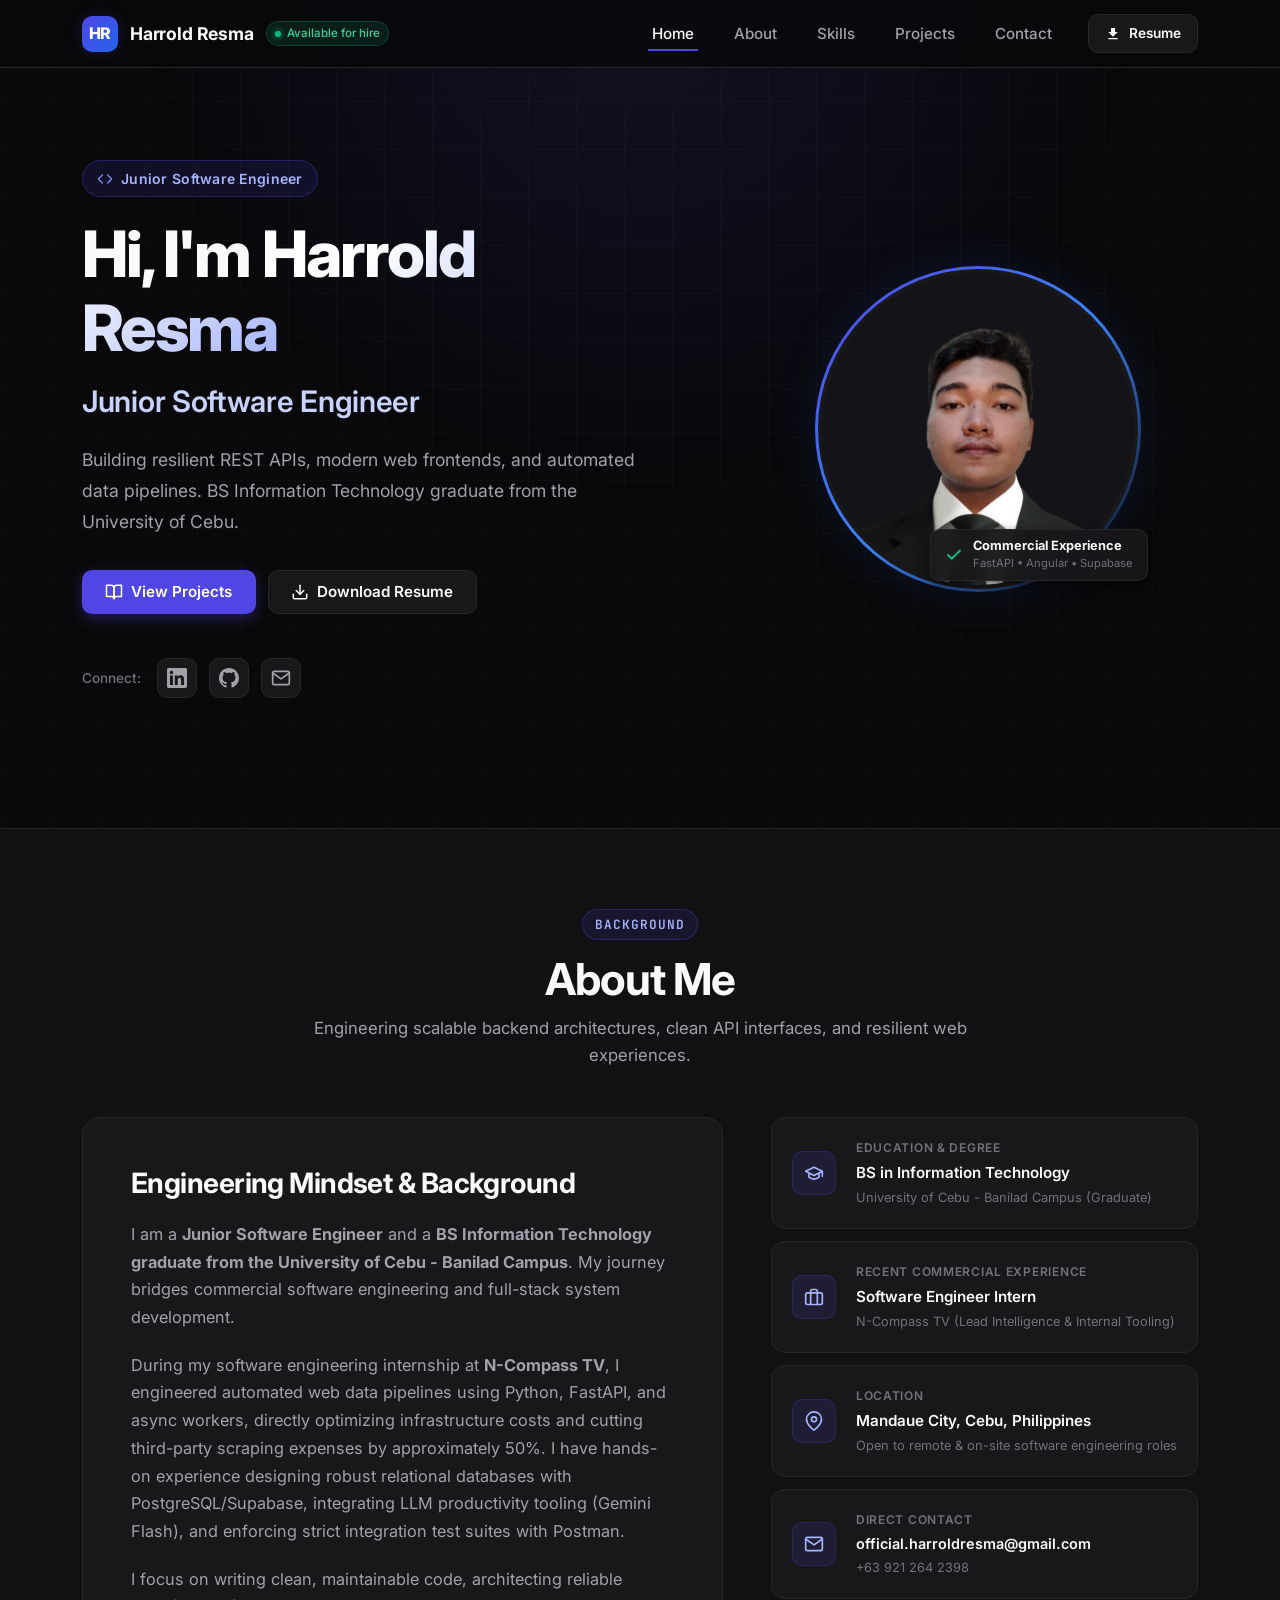
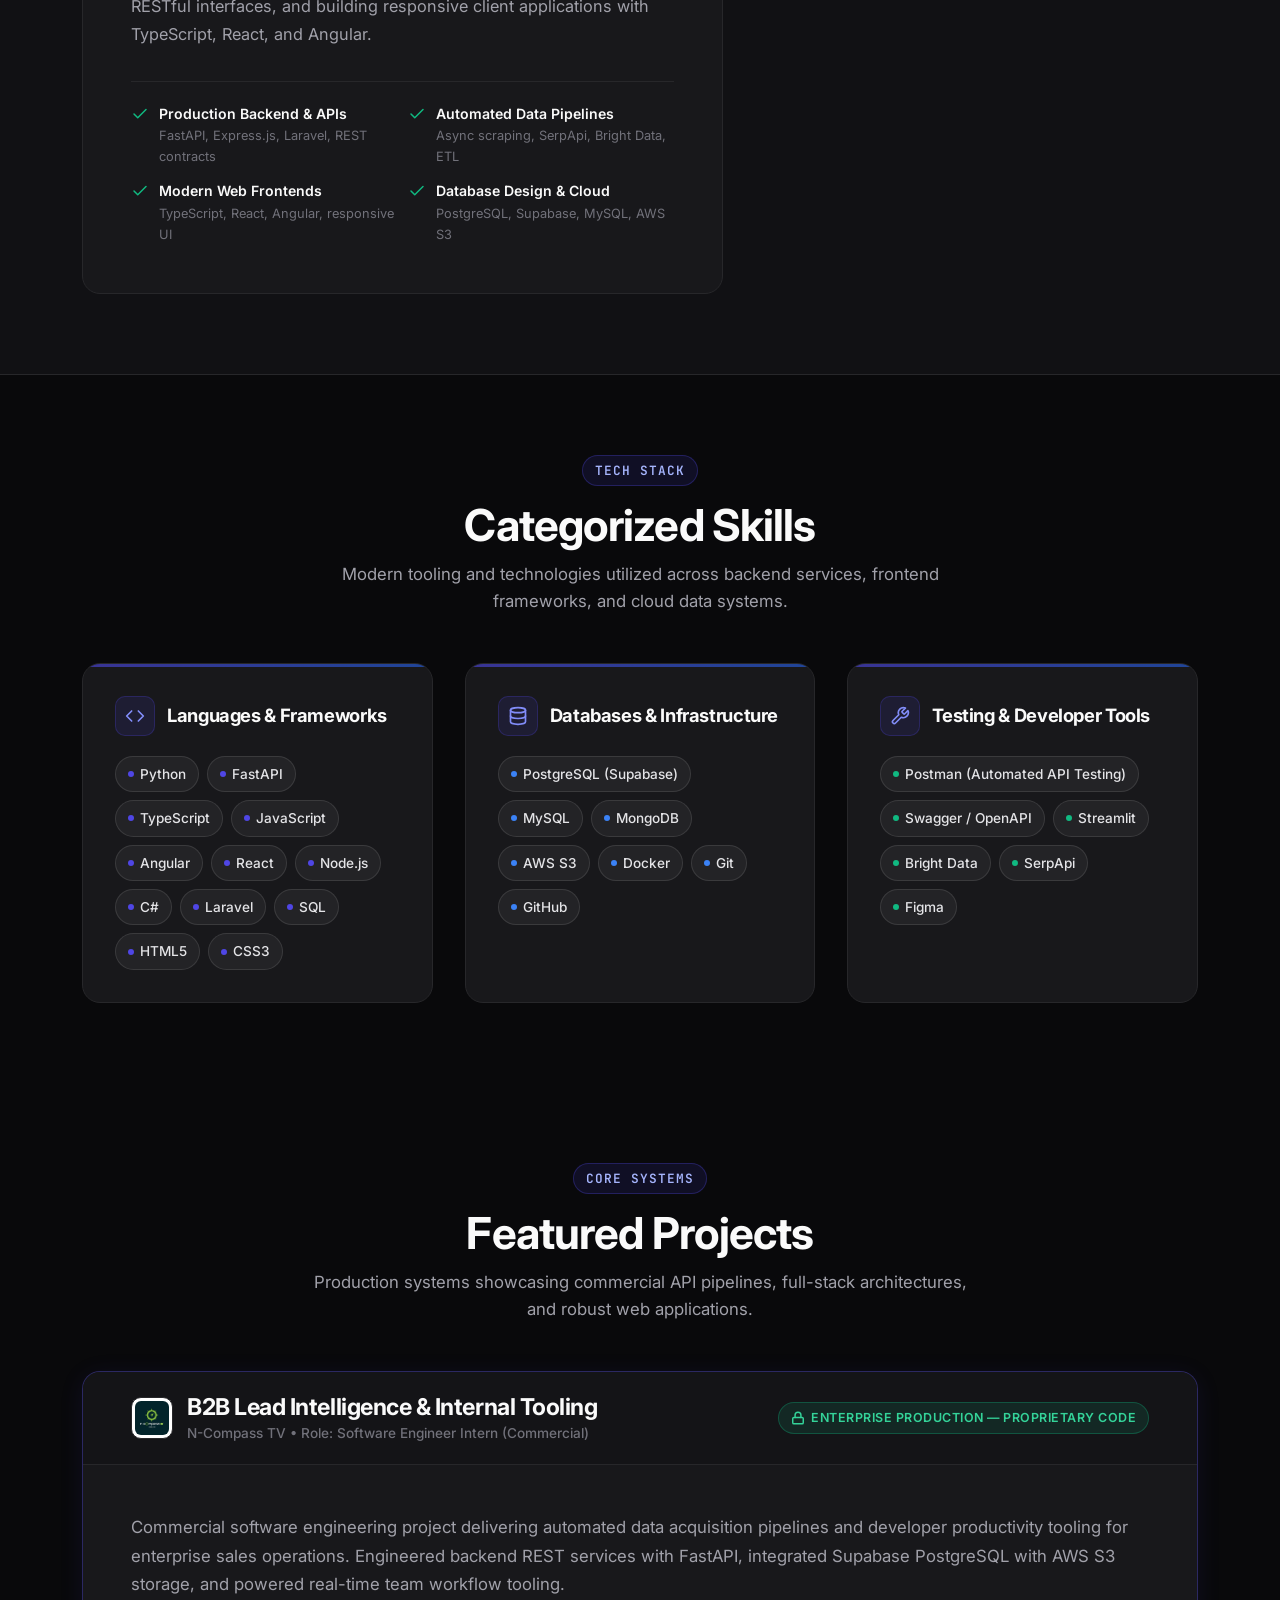
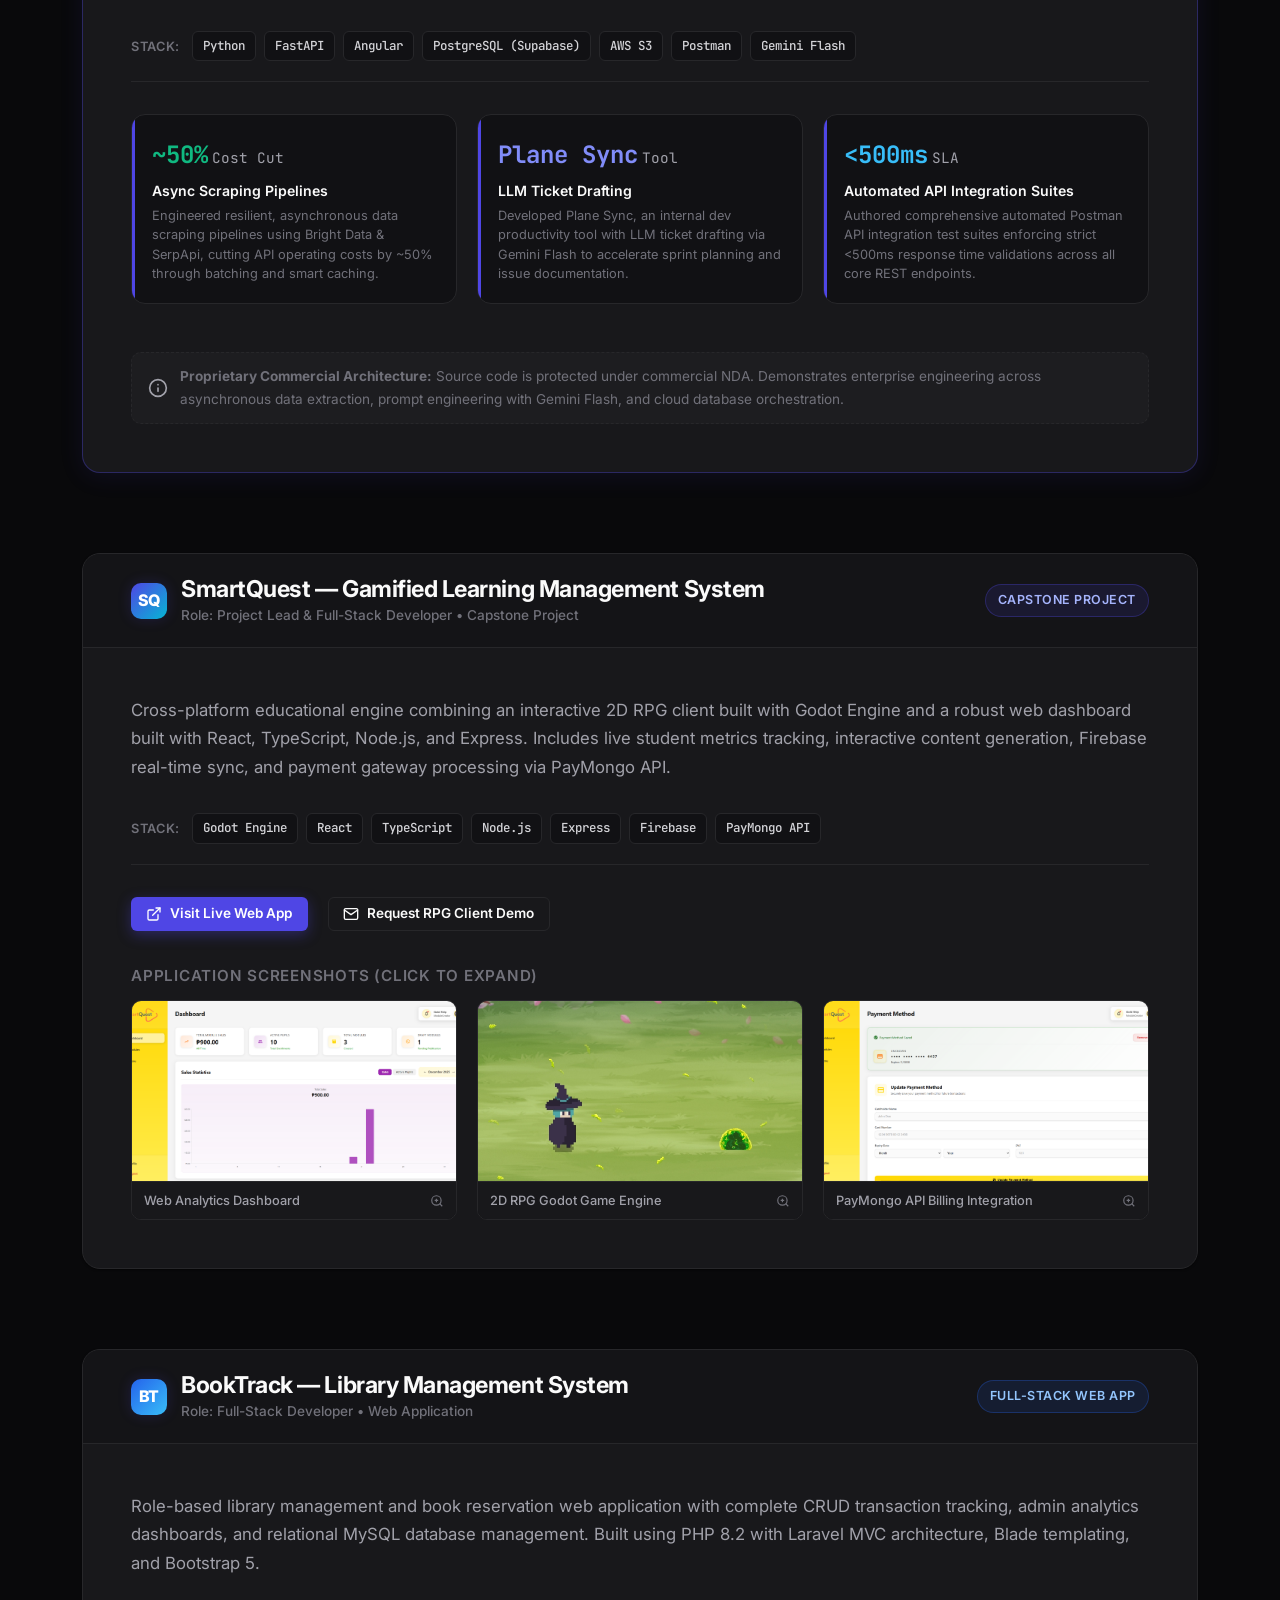
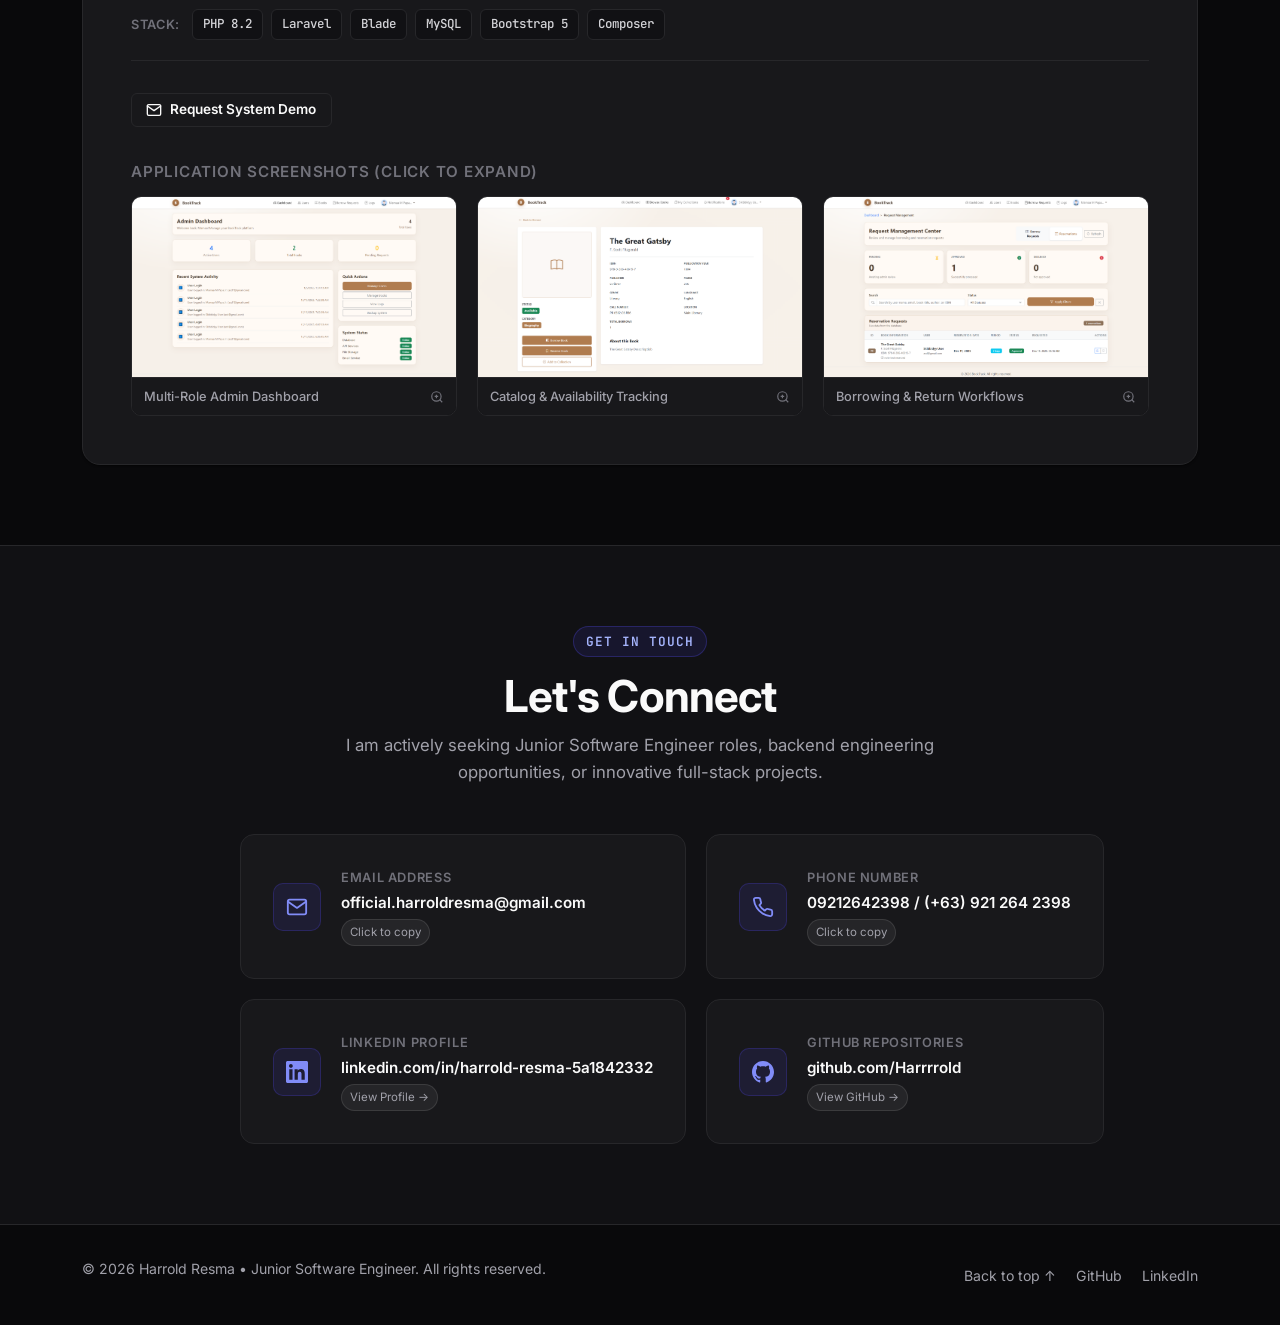
==== commit 741e551d: "refactor: modernized the design and updated the data to be up to date" ====
--- a/index.html
+++ b/index.html
@@ -3,27 +3,56 @@
 <head>
     <meta charset="UTF-8">
     <meta name="viewport" content="width=device-width, initial-scale=1.0">
-    <title>Harrold Resma - Portfolio</title>
+    <title>Harrold Resma | Junior Software Engineer</title>
+    <meta name="description" content="Portfolio of Harrold Resma - Junior Software Engineer specializing in resilient REST APIs, modern web frontends, and automated data pipelines. BS IT graduate from University of Cebu.">
+    <meta name="author" content="Harrold Resma">
+    <meta property="og:title" content="Harrold Resma | Junior Software Engineer">
+    <meta property="og:description" content="Building resilient REST APIs, modern web frontends, and automated data pipelines.">
+    <meta property="og:type" content="website">
+
+    <!-- Google Fonts: Inter & JetBrains Mono -->
+    <link rel="preconnect" href="https://fonts.googleapis.com">
+    <link rel="preconnect" href="https://fonts.gstatic.com" crossorigin>
+    <link href="https://fonts.googleapis.com/css2?family=Inter:wght@300;400;500;600;700;800&family=JetBrains+Mono:wght@400;500;600&display=swap" rel="stylesheet">
+
+    <!-- Stylesheet -->
     <link rel="stylesheet" href="styles/global.css">
 </head>
 <body>
-    <!-- Navigation -->
-    <nav class="navbar">
+
+    <!-- Sticky Navigation Bar -->
+    <nav class="navbar" id="navbar" aria-label="Main Navigation">
         <div class="container">
-            <div class="nav-brand">
-                <h2>HR</h2>
-            </div>
-            <ul class="nav-menu">
-                <li><a href="#home">Home</a></li>
-                <li><a href="#about">About</a></li>
-                <li><a href="#projects">Projects</a></li>
-                <li><a href="#contact">Contact</a></li>
+            <a href="#home" class="nav-brand" aria-label="Harrold Resma Home">
+                <div class="brand-badge">HR</div>
+                <div class="brand-name">Harrold Resma</div>
+                <div class="brand-status">
+                    <span class="status-dot"></span>
+                    Available for hire
+                </div>
+            </a>
+
+            <ul class="nav-menu" id="navMenu">
+                <li><a href="#home" class="nav-link">Home</a></li>
+                <li><a href="#about" class="nav-link">About</a></li>
+                <li><a href="#skills" class="nav-link">Skills</a></li>
+                <li><a href="#projects" class="nav-link">Projects</a></li>
+                <li><a href="#contact" class="nav-link">Contact</a></li>
+                <li>
+                    <a href="Resume/Harrold_Resma_Resume.pdf" download="Harrold_Resma_Resume.pdf" class="nav-cta">
+                        <svg width="16" height="16" viewBox="0 0 24 24" fill="currentColor">
+                            <path d="M19 9h-4V3H9v6H5l7 7 7-7zM5 18v2h14v-2H5z"/>
+                        </svg>
+                        Resume
+                    </a>
+                </li>
             </ul>
-            <div class="hamburger">
+
+            <button class="hamburger" id="hamburger" aria-label="Toggle navigation menu" aria-expanded="false">
                 <span></span>
                 <span></span>
                 <span></span>
-            </div>
+            </button>
         </div>
     </nav>
 
@@ -31,44 +60,83 @@
     <section id="home" class="hero">
         <div class="container">
             <div class="hero-content">
-                <div class="hero-image">
-                    <img src="assets/Harrold Profile Transparent.png" alt="Harrold Resma" class="profile-picture">
-                </div>
                 <div class="hero-text">
+                    <div class="role-pill">
+                        <span class="role-pill-icon">
+                            <svg width="16" height="16" viewBox="0 0 24 24" fill="none" stroke="currentColor" stroke-width="2" stroke-linecap="round" stroke-linejoin="round">
+                                <polyline points="16 18 22 12 16 6"></polyline>
+                                <polyline points="8 6 2 12 8 18"></polyline>
+                            </svg>
+                        </span>
+                        Junior Software Engineer
+                    </div>
+
                     <h1 class="hero-title">
                         Hi, I'm <span class="highlight">Harrold Resma</span>
                     </h1>
-                    <p class="hero-subtitle">Information Technology Student & Aspiring Developer</p>
+
+                    <div class="hero-subtitle-role">Junior Software Engineer</div>
+
                     <p class="hero-description">
-                        Currently pursuing a Bachelor of Science in Information Technology at University of Cebu - Banilad Campus. 
-                        Passionate about building innovative solutions and learning new technologies.
+                        Building resilient REST APIs, modern web frontends, and automated data pipelines. BS Information Technology graduate from the University of Cebu.
                     </p>
+
                     <div class="hero-buttons">
-                        <a href="#projects" class="btn btn-primary">View Projects</a>
-                        <a href="#contact" class="btn btn-secondary">Get In Touch</a>
-                        <a href="CV/Harrold-Resma_CV.pdf" download="Harrold-Resma_CV.pdf" class="btn btn-cv">
-                            <svg width="20" height="20" viewBox="0 0 24 24" fill="currentColor" style="margin-right: 8px;">
-                                <path d="M19 9h-4V3H9v6H5l7 7 7-7zM5 18v2h14v-2H5z"/>
-                            </svg>
-                            Download CV
+                        <a href="#projects" class="btn btn-primary" id="hero-view-projects">
+                            <svg width="18" height="18" viewBox="0 0 24 24" fill="none" stroke="currentColor" stroke-width="2" stroke-linecap="round" stroke-linejoin="round">
+                                <path d="M2 3h6a4 4 0 0 1 4 4v14a3 3 0 0 0-3-3H2z"></path>
+                                <path d="M22 3h-6a4 4 0 0 0-4 4v14a3 3 0 0 1 3-3h7z"></path>
+                            </svg>
+                            View Projects
                         </a>
-                    </div>
-                    <div class="social-links">
-                        <a href="https://www.linkedin.com/in/harrold-resma-5a1842332" target="_blank" class="social-link">
-                            <svg width="24" height="24" viewBox="0 0 24 24" fill="currentColor">
+
+                        <a href="Resume/Harrold_Resma_Resume.pdf" download="Harrold_Resma_Resume.pdf" class="btn btn-secondary" id="hero-download-resume">
+                            <svg width="18" height="18" viewBox="0 0 24 24" fill="none" stroke="currentColor" stroke-width="2" stroke-linecap="round" stroke-linejoin="round">
+                                <path d="M21 15v4a2 2 0 0 1-2 2H5a2 2 0 0 1-2-2v-4"></path>
+                                <polyline points="7 10 12 15 17 10"></polyline>
+                                <line x1="12" y1="15" x2="12" y2="3"></line>
+                            </svg>
+                            Download Resume
+                        </a>
+                    </div>
+
+                    <div class="hero-socials">
+                        <span class="social-label">Connect:</span>
+                        <a href="https://www.linkedin.com/in/harrold-resma-5a1842332" target="_blank" rel="noopener noreferrer" class="social-link" aria-label="LinkedIn Profile">
+                            <svg width="20" height="20" viewBox="0 0 24 24" fill="currentColor">
                                 <path d="M20.447 20.452h-3.554v-5.569c0-1.328-.027-3.037-1.852-3.037-1.853 0-2.136 1.445-2.136 2.939v5.667H9.351V9h3.414v1.561h.046c.477-.9 1.637-1.85 3.37-1.85 3.601 0 4.267 2.37 4.267 5.455v6.286zM5.337 7.433c-1.144 0-2.063-.926-2.063-2.065 0-1.138.92-2.063 2.063-2.063 1.14 0 2.064.925 2.064 2.063 0 1.139-.925 2.065-2.064 2.065zm1.782 13.019H3.555V9h3.564v11.452zM22.225 0H1.771C.792 0 0 .774 0 1.729v20.542C0 23.227.792 24 1.771 24h20.451C23.2 24 24 23.227 24 22.271V1.729C24 .774 23.2 0 22.222 0h.003z"/>
                             </svg>
                         </a>
-                        <a href="https://github.com/Harrrrold" target="_blank" class="social-link">
-                            <svg width="24" height="24" viewBox="0 0 24 24" fill="currentColor">
+                        <a href="https://github.com/Harrrrold" target="_blank" rel="noopener noreferrer" class="social-link" aria-label="GitHub Profile">
+                            <svg width="20" height="20" viewBox="0 0 24 24" fill="currentColor">
                                 <path d="M12 0c-6.626 0-12 5.373-12 12 0 5.302 3.438 9.8 8.207 11.387.599.111.793-.261.793-.577v-2.234c-3.338.726-4.033-1.416-4.033-1.416-.546-1.387-1.333-1.756-1.333-1.756-1.089-.745.083-.729.083-.729 1.205.084 1.839 1.237 1.839 1.237 1.07 1.834 2.807 1.304 3.492.997.107-.775.418-1.305.762-1.604-2.665-.305-5.467-1.334-5.467-5.931 0-1.311.469-2.381 1.236-3.221-.124-.303-.535-1.524.117-3.176 0 0 1.008-.322 3.301 1.23.957-.266 1.983-.399 3.003-.404 1.02.005 2.047.138 3.006.404 2.291-1.552 3.297-1.23 3.297-1.23.653 1.653.242 2.874.118 3.176.77.84 1.235 1.911 1.235 3.221 0 4.609-2.807 5.624-5.479 5.921.43.372.823 1.102.823 2.222v3.293c0 .319.192.694.801.576 4.765-1.589 8.199-6.086 8.199-11.386 0-6.627-5.373-12-12-12z"/>
                             </svg>
                         </a>
-                        <a href="#contact" class="social-link">
-                            <svg width="24" height="24" viewBox="0 0 24 24" fill="currentColor">
-                                <path d="M20 4H4c-1.1 0-1.99.9-1.99 2L2 18c0 1.1.9 2 2 2h16c1.1 0 2-.9 2-2V6c0-1.1-.9-2-2-2zm0 4l-8 5-8-5V6l8 5 8-5v2z"/>
+                        <a href="#contact" class="social-link" aria-label="Email Contact">
+                            <svg width="20" height="20" viewBox="0 0 24 24" fill="none" stroke="currentColor" stroke-width="2" stroke-linecap="round" stroke-linejoin="round">
+                                <path d="M4 4h16c1.1 0 2 .9 2 2v12c0 1.1-.9 2-2 2H4c-1.1 0-2-.9-2-2V6c0-1.1.9-2 2-2z"></path>
+                                <polyline points="22,6 12,13 2,6"></polyline>
                             </svg>
                         </a>
+                    </div>
+                </div>
+
+                <div class="hero-visual">
+                    <div class="avatar-wrapper">
+                        <div class="avatar-backdrop"></div>
+                        <div class="avatar-ring"></div>
+                        <img src="assets/Harrold Profile Transparent.png" alt="Harrold Resma - Junior Software Engineer" class="profile-picture">
+                        <div class="avatar-floating-card">
+                            <span class="floating-icon">
+                                <svg width="18" height="18" viewBox="0 0 24 24" fill="none" stroke="currentColor" stroke-width="2.5" stroke-linecap="round" stroke-linejoin="round">
+                                    <polyline points="20 6 9 17 4 12"></polyline>
+                                </svg>
+                            </span>
+                            <div>
+                                <div class="floating-text-primary">Commercial Experience</div>
+                                <div class="floating-text-secondary">FastAPI &bull; Angular &bull; Supabase</div>
+                            </div>
+                        </div>
                     </div>
                 </div>
             </div>
@@ -78,70 +146,133 @@
     <!-- About Section -->
     <section id="about" class="about">
         <div class="container">
-            <h2 class="section-title">About Me</h2>
-            <div class="about-content">
-                <div class="about-text">
-                    <div class="info-grid">
-                        <div class="info-item">
-                            <span class="info-label">Email</span>
-                            <span class="info-value">official.harroldresma@gmail.com</span>
-                        </div>
-                        <div class="info-item">
-                            <span class="info-label">Phone</span>
-                            <span class="info-value">09212642398</span>
-                        </div>
-                        <div class="info-item">
-                            <span class="info-label">Location</span>
-                            <span class="info-value">Mandaue City, Cebu, Philippines</span>
-                        </div>
-                        <div class="info-item">
-                            <span class="info-label">Education</span>
-                            <span class="info-value">BS in Information Technology<br>University of Cebu - Banilad Campus (2022 - Current)</span>
-                        </div>
-                    </div>
-                    <div class="skills-section">
-                        <h3>Skills</h3>
-                        <div class="skills-grid">
-                            <div class="skill-category">
-                                <h4>Programming Languages</h4>
-                                <div class="skill-tags">
-                                    <span class="skill-tag">Python</span>
-                                    <span class="skill-tag">Java</span>
-                                    <span class="skill-tag">JavaScript</span>
-                                    <span class="skill-tag">TypeScript</span>
-                                    <span class="skill-tag">C#</span>
-                                    <span class="skill-tag">C</span>
-                                </div>
-                            </div>
-                            <div class="skill-category">
-                                <h4>Web Development</h4>
-                                <div class="skill-tags">
-                                    <span class="skill-tag">HTML</span>
-                                    <span class="skill-tag">CSS</span>
-                                    <span class="skill-tag">React</span>
-                                </div>
-                            </div>
-                            <div class="skill-category">
-                                <h4>Mobile & App Development</h4>
-                                <div class="skill-tags">
-                                    <span class="skill-tag">Android Studio</span>
-                                    <span class="skill-tag">Firebase</span>
-                                </div>
-                            </div>
-                            <div class="skill-category">
-                                <h4>Databases</h4>
-                                <div class="skill-tags">
-                                    <span class="skill-tag">MySQL</span>
-                                    <span class="skill-tag">MongoDB</span>
-                                </div>
-                            </div>
-                            <div class="skill-category">
-                                <h4>Tools & Others</h4>
-                                <div class="skill-tags">
-                                    <span class="skill-tag">Git</span>
-                                    <span class="skill-tag">Microsoft Office</span>
-                                </div>
-                            </div>
+            <div class="section-header">
+                <span class="section-tag">Background</span>
+                <h2 class="section-title">About Me</h2>
+                <p class="section-subtitle">
+                    Engineering scalable backend architectures, clean API interfaces, and resilient web experiences.
+                </p>
+            </div>
+
+            <div class="about-grid">
+                <div class="about-story">
+                    <h3>Engineering Mindset & Background</h3>
+                    <p>
+                        I am a <strong>Junior Software Engineer</strong> and a <strong>BS Information Technology graduate from the University of Cebu - Banilad Campus</strong>. 
+                        My journey bridges commercial software engineering and full-stack system development.
+                    </p>
+                    <p>
+                        During my software engineering internship at <strong>N-Compass TV</strong>, I engineered automated web data pipelines using Python, FastAPI, and async workers, directly optimizing infrastructure costs and cutting third-party scraping expenses by approximately 50%. I have hands-on experience designing robust relational databases with PostgreSQL/Supabase, integrating LLM productivity tooling (Gemini Flash), and enforcing strict integration test suites with Postman.
+                    </p>
+                    <p>
+                        I focus on writing clean, maintainable code, architecting reliable RESTful interfaces, and building responsive client applications with TypeScript, React, and Angular.
+                    </p>
+
+                    <div class="about-highlights">
+                        <div class="about-highlight-item">
+                            <span class="highlight-icon">
+                                <svg width="18" height="18" viewBox="0 0 24 24" fill="none" stroke="currentColor" stroke-width="2" stroke-linecap="round" stroke-linejoin="round">
+                                    <polyline points="20 6 9 17 4 12"></polyline>
+                                </svg>
+                            </span>
+                            <div>
+                                <div class="highlight-title">Production Backend & APIs</div>
+                                <div class="highlight-desc">FastAPI, Express.js, Laravel, REST contracts</div>
+                            </div>
+                        </div>
+
+                        <div class="about-highlight-item">
+                            <span class="highlight-icon">
+                                <svg width="18" height="18" viewBox="0 0 24 24" fill="none" stroke="currentColor" stroke-width="2" stroke-linecap="round" stroke-linejoin="round">
+                                    <polyline points="20 6 9 17 4 12"></polyline>
+                                </svg>
+                            </span>
+                            <div>
+                                <div class="highlight-title">Automated Data Pipelines</div>
+                                <div class="highlight-desc">Async scraping, SerpApi, Bright Data, ETL</div>
+                            </div>
+                        </div>
+
+                        <div class="about-highlight-item">
+                            <span class="highlight-icon">
+                                <svg width="18" height="18" viewBox="0 0 24 24" fill="none" stroke="currentColor" stroke-width="2" stroke-linecap="round" stroke-linejoin="round">
+                                    <polyline points="20 6 9 17 4 12"></polyline>
+                                </svg>
+                            </span>
+                            <div>
+                                <div class="highlight-title">Modern Web Frontends</div>
+                                <div class="highlight-desc">TypeScript, React, Angular, responsive UI</div>
+                            </div>
+                        </div>
+
+                        <div class="about-highlight-item">
+                            <span class="highlight-icon">
+                                <svg width="18" height="18" viewBox="0 0 24 24" fill="none" stroke="currentColor" stroke-width="2" stroke-linecap="round" stroke-linejoin="round">
+                                    <polyline points="20 6 9 17 4 12"></polyline>
+                                </svg>
+                            </span>
+                            <div>
+                                <div class="highlight-title">Database Design & Cloud</div>
+                                <div class="highlight-desc">PostgreSQL, Supabase, MySQL, AWS S3</div>
+                            </div>
+                        </div>
+                    </div>
+                </div>
+
+                <div class="info-cards">
+                    <div class="info-card">
+                        <div class="info-card-icon">
+                            <svg width="20" height="20" viewBox="0 0 24 24" fill="none" stroke="currentColor" stroke-width="2" stroke-linecap="round" stroke-linejoin="round">
+                                <path d="M22 10v6M2 10l10-5 10 5-10 5z"></path>
+                                <path d="M6 12v5c3 3 9 3 12 0v-5"></path>
+                            </svg>
+                        </div>
+                        <div class="info-card-meta">
+                            <div class="info-card-label">Education & Degree</div>
+                            <div class="info-card-value">BS in Information Technology</div>
+                            <div style="font-size: 0.8rem; color: var(--text-muted); margin-top: 2px;">University of Cebu - Banilad Campus (Graduate)</div>
+                        </div>
+                    </div>
+
+                    <div class="info-card">
+                        <div class="info-card-icon">
+                            <svg width="20" height="20" viewBox="0 0 24 24" fill="none" stroke="currentColor" stroke-width="2" stroke-linecap="round" stroke-linejoin="round">
+                                <rect x="2" y="7" width="20" height="14" rx="2" ry="2"></rect>
+                                <path d="M16 21V5a2 2 0 0 0-2-2h-4a2 2 0 0 0-2 2v16"></path>
+                            </svg>
+                        </div>
+                        <div class="info-card-meta">
+                            <div class="info-card-label">Recent Commercial Experience</div>
+                            <div class="info-card-value">Software Engineer Intern</div>
+                            <div style="font-size: 0.8rem; color: var(--text-muted); margin-top: 2px;">N-Compass TV (Lead Intelligence & Internal Tooling)</div>
+                        </div>
+                    </div>
+
+                    <div class="info-card">
+                        <div class="info-card-icon">
+                            <svg width="20" height="20" viewBox="0 0 24 24" fill="none" stroke="currentColor" stroke-width="2" stroke-linecap="round" stroke-linejoin="round">
+                                <path d="M21 10c0 7-9 13-9 13s-9-6-9-13a9 9 0 0 1 18 0z"></path>
+                                <circle cx="12" cy="10" r="3"></circle>
+                            </svg>
+                        </div>
+                        <div class="info-card-meta">
+                            <div class="info-card-label">Location</div>
+                            <div class="info-card-value">Mandaue City, Cebu, Philippines</div>
+                            <div style="font-size: 0.8rem; color: var(--text-muted); margin-top: 2px;">Open to remote & on-site software engineering roles</div>
+                        </div>
+                    </div>
+
+                    <div class="info-card">
+                        <div class="info-card-icon">
+                            <svg width="20" height="20" viewBox="0 0 24 24" fill="none" stroke="currentColor" stroke-width="2" stroke-linecap="round" stroke-linejoin="round">
+                                <path d="M4 4h16c1.1 0 2 .9 2 2v12c0 1.1-.9 2-2 2H4c-1.1 0-2-.9-2-2V6c0-1.1.9-2 2-2z"></path>
+                                <polyline points="22,6 12,13 2,6"></polyline>
+                            </svg>
+                        </div>
+                        <div class="info-card-meta">
+                            <div class="info-card-label">Direct Contact</div>
+                            <div class="info-card-value" style="font-size: 0.9rem;">official.harroldresma@gmail.com</div>
+                            <div style="font-size: 0.8rem; color: var(--text-muted); margin-top: 2px;">+63 921 264 2398</div>
                         </div>
                     </div>
                 </div>
@@ -149,420 +280,320 @@
         </div>
     </section>
 
-    <!-- Projects Section -->
+    <!-- Categorized Skills Section -->
+    <section id="skills" class="skills">
+        <div class="container">
+            <div class="section-header">
+                <span class="section-tag">Tech Stack</span>
+                <h2 class="section-title">Categorized Skills</h2>
+                <p class="section-subtitle">
+                    Modern tooling and technologies utilized across backend services, frontend frameworks, and cloud data systems.
+                </p>
+            </div>
+
+            <div class="skills-grid">
+                <!-- 1. Languages & Frameworks -->
+                <div class="skill-category-card">
+                    <div class="skill-card-header">
+                        <div class="skill-icon-wrapper">
+                            <svg width="20" height="20" viewBox="0 0 24 24" fill="none" stroke="currentColor" stroke-width="2" stroke-linecap="round" stroke-linejoin="round">
+                                <polyline points="16 18 22 12 16 6"></polyline>
+                                <polyline points="8 6 2 12 8 18"></polyline>
+                            </svg>
+                        </div>
+                        <h3 class="skill-card-title">Languages & Frameworks</h3>
+                    </div>
+                    <div class="skill-chips">
+                        <span class="skill-badge"><span class="badge-dot"></span>Python</span>
+                        <span class="skill-badge"><span class="badge-dot"></span>FastAPI</span>
+                        <span class="skill-badge"><span class="badge-dot"></span>TypeScript</span>
+                        <span class="skill-badge"><span class="badge-dot"></span>JavaScript</span>
+                        <span class="skill-badge"><span class="badge-dot"></span>Angular</span>
+                        <span class="skill-badge"><span class="badge-dot"></span>React</span>
+                        <span class="skill-badge"><span class="badge-dot"></span>Node.js</span>
+                        <span class="skill-badge"><span class="badge-dot"></span>C#</span>
+                        <span class="skill-badge"><span class="badge-dot"></span>Laravel</span>
+                        <span class="skill-badge"><span class="badge-dot"></span>SQL</span>
+                        <span class="skill-badge"><span class="badge-dot"></span>HTML5</span>
+                        <span class="skill-badge"><span class="badge-dot"></span>CSS3</span>
+                    </div>
+                </div>
+
+                <!-- 2. Databases & Infrastructure -->
+                <div class="skill-category-card">
+                    <div class="skill-card-header">
+                        <div class="skill-icon-wrapper">
+                            <svg width="20" height="20" viewBox="0 0 24 24" fill="none" stroke="currentColor" stroke-width="2" stroke-linecap="round" stroke-linejoin="round">
+                                <ellipse cx="12" cy="5" rx="9" ry="3"></ellipse>
+                                <path d="M21 12c0 1.66-4 3-9 3s-9-1.34-9-3"></path>
+                                <path d="M3 5v14c0 1.66 4 3 9 3s9-1.34 9-3V5"></path>
+                            </svg>
+                        </div>
+                        <h3 class="skill-card-title">Databases & Infrastructure</h3>
+                    </div>
+                    <div class="skill-chips">
+                        <span class="skill-badge"><span class="badge-dot" style="background: #3b82f6;"></span>PostgreSQL (Supabase)</span>
+                        <span class="skill-badge"><span class="badge-dot" style="background: #3b82f6;"></span>MySQL</span>
+                        <span class="skill-badge"><span class="badge-dot" style="background: #3b82f6;"></span>MongoDB</span>
+                        <span class="skill-badge"><span class="badge-dot" style="background: #3b82f6;"></span>AWS S3</span>
+                        <span class="skill-badge"><span class="badge-dot" style="background: #3b82f6;"></span>Docker</span>
+                        <span class="skill-badge"><span class="badge-dot" style="background: #3b82f6;"></span>Git</span>
+                        <span class="skill-badge"><span class="badge-dot" style="background: #3b82f6;"></span>GitHub</span>
+                    </div>
+                </div>
+
+                <!-- 3. Testing & Developer Tools -->
+                <div class="skill-category-card">
+                    <div class="skill-card-header">
+                        <div class="skill-icon-wrapper">
+                            <svg width="20" height="20" viewBox="0 0 24 24" fill="none" stroke="currentColor" stroke-width="2" stroke-linecap="round" stroke-linejoin="round">
+                                <path d="M14.7 6.3a1 1 0 0 0 0 1.4l1.6 1.6a1 1 0 0 0 1.4 0l3.77-3.77a6 6 0 0 1-7.94 7.94l-6.91 6.91a2.12 2.12 0 0 1-3-3l6.91-6.91a6 6 0 0 1 7.94-7.94l-3.76 3.76z"></path>
+                            </svg>
+                        </div>
+                        <h3 class="skill-card-title">Testing & Developer Tools</h3>
+                    </div>
+                    <div class="skill-chips">
+                        <span class="skill-badge"><span class="badge-dot" style="background: #10b981;"></span>Postman (Automated API Testing)</span>
+                        <span class="skill-badge"><span class="badge-dot" style="background: #10b981;"></span>Swagger / OpenAPI</span>
+                        <span class="skill-badge"><span class="badge-dot" style="background: #10b981;"></span>Streamlit</span>
+                        <span class="skill-badge"><span class="badge-dot" style="background: #10b981;"></span>Bright Data</span>
+                        <span class="skill-badge"><span class="badge-dot" style="background: #10b981;"></span>SerpApi</span>
+                        <span class="skill-badge"><span class="badge-dot" style="background: #10b981;"></span>Figma</span>
+                    </div>
+                </div>
+            </div>
+        </div>
+    </section>
+
+    <!-- Projects Section (3 Core Systems) -->
     <section id="projects" class="projects">
         <div class="container">
-            <h2 class="section-title">Projects</h2>
-            
-            <!-- SmartQuest Project -->
-            <div class="project-card">
-                <div class="project-header">
-                    <div class="project-title-section">
-                        <h3 class="project-title">SmartQuest</h3>
-                        <p class="project-subtitle">A Mathematical Gamified Learning Management System For Grade 4 Pupils</p>
-                        <span class="project-badge">Capstone Project</span>
-                    </div>
-                </div>
-                
-                <div class="project-content">
-                    <div class="project-description">
-                        <h4>What is SmartQuest?</h4>
-                        <p>
-                            SmartQuest is a gamified learning management system (LMS) designed specifically for Grade 4 pupils in Cebu City. 
-                            It is a supplementary educational platform that combines mathematics education with interactive gameplay elements.
+            <div class="section-header">
+                <span class="section-tag">Core Systems</span>
+                <h2 class="section-title">Featured Projects</h2>
+                <p class="section-subtitle">
+                    Production systems showcasing commercial API pipelines, full-stack architectures, and robust web applications.
+                </p>
+            </div>
+
+            <div class="projects-wrapper">
+                <!-- Project 1: B2B Lead Intelligence & Internal Tooling (N-Compass TV) -->
+                <article class="project-card featured-enterprise">
+                    <div class="project-header-bar">
+                        <div class="project-branding">
+                            <img src="assets/n-compass logo.jpg" alt="N-Compass TV Logo" class="project-logo-thumb">
+                            <div class="project-header-titles">
+                                <h3 class="project-title">B2B Lead Intelligence & Internal Tooling</h3>
+                                <div class="project-role-tag">N-Compass TV &bull; Role: Software Engineer Intern (Commercial)</div>
+                            </div>
+                        </div>
+                        <span class="project-badge-pill badge-enterprise">
+                            <svg width="14" height="14" viewBox="0 0 24 24" fill="none" stroke="currentColor" stroke-width="2.5" stroke-linecap="round" stroke-linejoin="round">
+                                <rect x="3" y="11" width="18" height="11" rx="2" ry="2"></rect>
+                                <path d="M7 11V7a5 5 0 0 1 10 0v4"></path>
+                            </svg>
+                            Enterprise Production — Proprietary Code
+                        </span>
+                    </div>
+
+                    <div class="project-body">
+                        <p class="project-summary-lead">
+                            Commercial software engineering project delivering automated data acquisition pipelines and developer productivity tooling for enterprise sales operations. Engineered backend REST services with FastAPI, integrated Supabase PostgreSQL with AWS S3 storage, and powered real-time team workflow tooling.
                         </p>
-                        
-                        <h4>Problem Statement</h4>
-                        <ul>
-                            <li><strong>Low Math Proficiency:</strong> Students struggle with mathematical concepts and need additional support</li>
-                            <li><strong>Parental Challenges:</strong> Parents often lack the time, confidence, or familiarity with modern teaching strategies ("new math") to effectively help their children with homework</li>
-                        </ul>
-                        
-                        <h4>Project Goal</h4>
-                        <p>
-                            The overarching goal is to design and develop a gamified learning platform that serves as a supplementary practice tool 
-                            to improve mathematical proficiency and motivation among Grade 4 pupils.
+
+                        <!-- Tech Stack Bar -->
+                        <div class="project-tech-bar">
+                            <span class="tech-bar-label">Stack:</span>
+                            <span class="tech-pill">Python</span>
+                            <span class="tech-pill">FastAPI</span>
+                            <span class="tech-pill">Angular</span>
+                            <span class="tech-pill">PostgreSQL (Supabase)</span>
+                            <span class="tech-pill">AWS S3</span>
+                            <span class="tech-pill">Postman</span>
+                            <span class="tech-pill">Gemini Flash</span>
+                        </div>
+
+                        <!-- Key Metrics & Engineering Achievements Grid -->
+                        <div class="metrics-grid">
+                            <div class="metric-card">
+                                <div class="metric-stat metric-stat-accent">~50% <span style="font-size: 0.9rem; font-weight: normal; color: var(--text-secondary);">Cost Cut</span></div>
+                                <div class="metric-title">Async Scraping Pipelines</div>
+                                <p class="metric-desc">Engineered resilient, asynchronous data scraping pipelines using Bright Data & SerpApi, cutting API operating costs by ~50% through batching and smart caching.</p>
+                            </div>
+
+                            <div class="metric-card">
+                                <div class="metric-stat" style="color: #818cf8;">Plane Sync <span style="font-size: 0.9rem; font-weight: normal; color: var(--text-secondary);">Tool</span></div>
+                                <div class="metric-title">LLM Ticket Drafting</div>
+                                <p class="metric-desc">Developed Plane Sync, an internal dev productivity tool with LLM ticket drafting via Gemini Flash to accelerate sprint planning and issue documentation.</p>
+                            </div>
+
+                            <div class="metric-card">
+                                <div class="metric-stat" style="color: #38bdf8;">&lt;500ms <span style="font-size: 0.9rem; font-weight: normal; color: var(--text-secondary);">SLA</span></div>
+                                <div class="metric-title">Automated API Integration Suites</div>
+                                <p class="metric-desc">Authored comprehensive automated Postman API integration test suites enforcing strict &lt;500ms response time validations across all core REST endpoints.</p>
+                            </div>
+                        </div>
+
+                        <div class="proprietary-banner">
+                            <svg width="20" height="20" viewBox="0 0 24 24" fill="none" stroke="currentColor" stroke-width="2" stroke-linecap="round" stroke-linejoin="round">
+                                <circle cx="12" cy="12" r="10"></circle>
+                                <line x1="12" y1="16" x2="12" y2="12"></line>
+                                <line x1="12" y1="8" x2="12.01" y2="8"></line>
+                            </svg>
+                            <p><strong>Proprietary Commercial Architecture:</strong> Source code is protected under commercial NDA. Demonstrates enterprise engineering across asynchronous data extraction, prompt engineering with Gemini Flash, and cloud database orchestration.</p>
+                        </div>
+                    </div>
+                </article>
+
+                <!-- Project 2: SmartQuest — Gamified Learning Management System -->
+                <article class="project-card">
+                    <div class="project-header-bar">
+                        <div class="project-branding">
+                            <div class="brand-badge" style="background: linear-gradient(135deg, #4f46e5, #06b6d4);">SQ</div>
+                            <div class="project-header-titles">
+                                <h3 class="project-title">SmartQuest — Gamified Learning Management System</h3>
+                                <div class="project-role-tag">Role: Project Lead & Full-Stack Developer &bull; Capstone Project</div>
+                            </div>
+                        </div>
+                        <span class="project-badge-pill badge-capstone">Capstone Project</span>
+                    </div>
+
+                    <div class="project-body">
+                        <p class="project-summary-lead">
+                            Cross-platform educational engine combining an interactive 2D RPG client built with Godot Engine and a robust web dashboard built with React, TypeScript, Node.js, and Express. Includes live student metrics tracking, interactive content generation, Firebase real-time sync, and payment gateway processing via PayMongo API.
                         </p>
-                        
-                        <div class="project-role">
-                            <strong>Role:</strong> Project Manager
-                        </div>
-                        <div class="project-period">
-                            <strong>Duration:</strong> 2024 - 2025
-                        </div>
-                        
-                        <div class="project-links">
-                            <a href="https://smartquest-uc.web.app/" target="_blank" rel="noopener noreferrer" class="project-link-btn">
-                                <svg width="20" height="20" viewBox="0 0 24 24" fill="currentColor" style="margin-right: 8px;">
-                                    <path d="M3.9 12c0-1.71 1.39-3.1 3.1-3.1h4V7H7c-2.76 0-5 2.24-5 5s2.24 5 5 5h4v-1.9H7c-1.71 0-3.1-1.39-3.1-3.1zM8 13h8v-2H8v2zm9-6h-4v1.9h4c1.71 0 3.1 1.39 3.1 3.1s-1.39 3.1-3.1 3.1h-4V17h4c2.76 0 5-2.24 5-5s-2.24-5-5-5z"/>
+
+                        <!-- Tech Stack Bar -->
+                        <div class="project-tech-bar">
+                            <span class="tech-bar-label">Stack:</span>
+                            <span class="tech-pill">Godot Engine</span>
+                            <span class="tech-pill">React</span>
+                            <span class="tech-pill">TypeScript</span>
+                            <span class="tech-pill">Node.js</span>
+                            <span class="tech-pill">Express</span>
+                            <span class="tech-pill">Firebase</span>
+                            <span class="tech-pill">PayMongo API</span>
+                        </div>
+
+                        <!-- Actions Bar -->
+                        <div class="project-actions">
+                            <a href="https://smartquest-uc.web.app/" target="_blank" rel="noopener noreferrer" class="btn btn-primary btn-sm">
+                                <svg width="16" height="16" viewBox="0 0 24 24" fill="none" stroke="currentColor" stroke-width="2" stroke-linecap="round" stroke-linejoin="round">
+                                    <path d="M18 13v6a2 2 0 0 1-2 2H5a2 2 0 0 1-2-2V8a2 2 0 0 1 2-2h6"></path>
+                                    <polyline points="15 3 21 3 21 9"></polyline>
+                                    <line x1="10" y1="14" x2="21" y2="3"></line>
                                 </svg>
-                                Visit Web Application
+                                Visit Live Web App
                             </a>
-                        </div>
-                        
-                        <div class="tech-stack-section">
-                            <h4>Technology Stack</h4>
-                            <div class="tech-stack-grid">
-                                <div class="tech-category">
-                                    <h5>Game Engine</h5>
-                                    <div class="tech-tags">
-                                        <span class="tech-tag">Godot Engine</span>
-                                    </div>
+
+                            <a href="mailto:official.harroldresma@gmail.com?subject=SmartQuest Mobile App Demo Request" class="btn btn-secondary btn-sm">
+                                <svg width="16" height="16" viewBox="0 0 24 24" fill="none" stroke="currentColor" stroke-width="2" stroke-linecap="round" stroke-linejoin="round">
+                                    <path d="M4 4h16c1.1 0 2 .9 2 2v12c0 1.1-.9 2-2 2H4c-1.1 0-2-.9-2-2V6c0-1.1.9-2 2-2z"></path>
+                                    <polyline points="22,6 12,13 2,6"></polyline>
+                                </svg>
+                                Request RPG Client Demo
+                            </a>
+                        </div>
+
+                        <!-- Gallery / Screenshots -->
+                        <div class="project-gallery-title">Application Screenshots (Click to expand)</div>
+                        <div class="gallery-grid gallery-grid-3">
+                            <div class="gallery-thumb-card modal-image" data-src="assets/smartquestWebDashboard.png" data-alt="SmartQuest Web Dashboard">
+                                <img src="assets/smartquestWebDashboard.png" alt="SmartQuest Web Dashboard" class="gallery-thumb-img" loading="lazy">
+                                <div class="gallery-caption">
+                                    <span>Web Analytics Dashboard</span>
+                                    <svg width="14" height="14" viewBox="0 0 24 24" fill="none" stroke="currentColor" stroke-width="2"><circle cx="11" cy="11" r="8"></circle><line x1="21" y1="21" x2="16.65" y2="16.65"></line><line x1="11" y1="8" x2="11" y2="14"></line><line x1="8" y1="11" x2="14" y2="11"></line></svg>
                                 </div>
-                                <div class="tech-category">
-                                    <h5>Android Development</h5>
-                                    <div class="tech-tags">
-                                        <span class="tech-tag">GDScript</span>
-                                    </div>
+                            </div>
+
+                            <div class="gallery-thumb-card modal-image" data-src="assets/smartquestAppGame.jpg" data-alt="SmartQuest 2D RPG Gameplay">
+                                <img src="assets/smartquestAppGame.jpg" alt="SmartQuest 2D RPG Gameplay" class="gallery-thumb-img" loading="lazy">
+                                <div class="gallery-caption">
+                                    <span>2D RPG Godot Game Engine</span>
+                                    <svg width="14" height="14" viewBox="0 0 24 24" fill="none" stroke="currentColor" stroke-width="2"><circle cx="11" cy="11" r="8"></circle><line x1="21" y1="21" x2="16.65" y2="16.65"></line><line x1="11" y1="8" x2="11" y2="14"></line><line x1="8" y1="11" x2="14" y2="11"></line></svg>
                                 </div>
-                                <div class="tech-category">
-                                    <h5>Web Development</h5>
-                                    <div class="tech-tags">
-                                        <span class="tech-tag">React.js</span>
-                                        <span class="tech-tag">TypeScript</span>
-                                        <span class="tech-tag">Material UI</span>
-                                    </div>
+                            </div>
+
+                            <div class="gallery-thumb-card modal-image" data-src="assets/smartquestWebPaymentMethod.png" data-alt="SmartQuest PayMongo Gateway Integration">
+                                <img src="assets/smartquestWebPaymentMethod.png" alt="SmartQuest PayMongo Gateway Integration" class="gallery-thumb-img" loading="lazy">
+                                <div class="gallery-caption">
+                                    <span>PayMongo API Billing Integration</span>
+                                    <svg width="14" height="14" viewBox="0 0 24 24" fill="none" stroke="currentColor" stroke-width="2"><circle cx="11" cy="11" r="8"></circle><line x1="21" y1="21" x2="16.65" y2="16.65"></line><line x1="11" y1="8" x2="11" y2="14"></line><line x1="8" y1="11" x2="14" y2="11"></line></svg>
                                 </div>
-                                <div class="tech-category">
-                                    <h5>Cloud Services</h5>
-                                    <div class="tech-tags">
-                                        <span class="tech-tag">Firebase Firestore</span>
-                                        <span class="tech-tag">Firebase Cloud</span>
-                                        <span class="tech-tag">Firebase Authentication</span>
-                                        <span class="tech-tag">Paymongo API</span>
-                                    </div>
+                            </div>
+                        </div>
+                    </div>
+                </article>
+
+                <!-- Project 3: BookTrack — Library Management System -->
+                <article class="project-card">
+                    <div class="project-header-bar">
+                        <div class="project-branding">
+                            <div class="brand-badge" style="background: linear-gradient(135deg, #2563eb, #38bdf8);">BT</div>
+                            <div class="project-header-titles">
+                                <h3 class="project-title">BookTrack — Library Management System</h3>
+                                <div class="project-role-tag">Role: Full-Stack Developer &bull; Web Application</div>
+                            </div>
+                        </div>
+                        <span class="project-badge-pill badge-webapp">Full-Stack Web App</span>
+                    </div>
+
+                    <div class="project-body">
+                        <p class="project-summary-lead">
+                            Role-based library management and book reservation web application with complete CRUD transaction tracking, admin analytics dashboards, and relational MySQL database management. Built using PHP 8.2 with Laravel MVC architecture, Blade templating, and Bootstrap 5.
+                        </p>
+
+                        <!-- Tech Stack Bar -->
+                        <div class="project-tech-bar">
+                            <span class="tech-bar-label">Stack:</span>
+                            <span class="tech-pill">PHP 8.2</span>
+                            <span class="tech-pill">Laravel</span>
+                            <span class="tech-pill">Blade</span>
+                            <span class="tech-pill">MySQL</span>
+                            <span class="tech-pill">Bootstrap 5</span>
+                            <span class="tech-pill">Composer</span>
+                        </div>
+
+                        <!-- Actions Bar -->
+                        <div class="project-actions">
+                            <a href="mailto:official.harroldresma@gmail.com?subject=BookTrack Demo Request" class="btn btn-secondary btn-sm">
+                                <svg width="16" height="16" viewBox="0 0 24 24" fill="none" stroke="currentColor" stroke-width="2" stroke-linecap="round" stroke-linejoin="round">
+                                    <path d="M4 4h16c1.1 0 2 .9 2 2v12c0 1.1-.9 2-2 2H4c-1.1 0-2-.9-2-2V6c0-1.1.9-2 2-2z"></path>
+                                    <polyline points="22,6 12,13 2,6"></polyline>
+                                </svg>
+                                Request System Demo
+                            </a>
+                        </div>
+
+                        <!-- Gallery / Screenshots -->
+                        <div class="project-gallery-title">Application Screenshots (Click to expand)</div>
+                        <div class="gallery-grid gallery-grid-3">
+                            <div class="gallery-thumb-card modal-image" data-src="assets/booktrackWebDashboard.png" data-alt="BookTrack Admin Dashboard">
+                                <img src="assets/booktrackWebDashboard.png" alt="BookTrack Admin Dashboard" class="gallery-thumb-img" loading="lazy">
+                                <div class="gallery-caption">
+                                    <span>Multi-Role Admin Dashboard</span>
+                                    <svg width="14" height="14" viewBox="0 0 24 24" fill="none" stroke="currentColor" stroke-width="2"><circle cx="11" cy="11" r="8"></circle><line x1="21" y1="21" x2="16.65" y2="16.65"></line><line x1="11" y1="8" x2="11" y2="14"></line><line x1="8" y1="11" x2="14" y2="11"></line></svg>
                                 </div>
-                                <div class="tech-category">
-                                    <h5>Back End</h5>
-                                    <div class="tech-tags">
-                                        <span class="tech-tag">Express.js</span>
-                                        <span class="tech-tag">Node.js</span>
-                                        <span class="tech-tag">RESTful API</span>
-                                    </div>
+                            </div>
+
+                            <div class="gallery-thumb-card modal-image" data-src="assets/booktrackWebBookDetails.png" data-alt="BookTrack Catalog & Book Details">
+                                <img src="assets/booktrackWebBookDetails.png" alt="BookTrack Catalog & Book Details" class="gallery-thumb-img" loading="lazy">
+                                <div class="gallery-caption">
+                                    <span>Catalog & Availability Tracking</span>
+                                    <svg width="14" height="14" viewBox="0 0 24 24" fill="none" stroke="currentColor" stroke-width="2"><circle cx="11" cy="11" r="8"></circle><line x1="21" y1="21" x2="16.65" y2="16.65"></line><line x1="11" y1="8" x2="11" y2="14"></line><line x1="8" y1="11" x2="14" y2="11"></line></svg>
                                 </div>
-                                <div class="tech-category">
-                                    <h5>DevOps & Testing</h5>
-                                    <div class="tech-tags">
-                                        <span class="tech-tag">Git / GitHub</span>
-                                        <span class="tech-tag">React Testing Library</span>
-                                        <span class="tech-tag">Godot Unit Testing</span>
-                                    </div>
+                            </div>
+
+                            <div class="gallery-thumb-card modal-image" data-src="assets/booktrackWebRequest.png" data-alt="BookTrack Borrowing Request Management">
+                                <img src="assets/booktrackWebRequest.png" alt="BookTrack Borrowing Request Management" class="gallery-thumb-img" loading="lazy">
+                                <div class="gallery-caption">
+                                    <span>Borrowing & Return Workflows</span>
+                                    <svg width="14" height="14" viewBox="0 0 24 24" fill="none" stroke="currentColor" stroke-width="2"><circle cx="11" cy="11" r="8"></circle><line x1="21" y1="21" x2="16.65" y2="16.65"></line><line x1="11" y1="8" x2="11" y2="14"></line><line x1="8" y1="11" x2="14" y2="11"></line></svg>
                                 </div>
-                                <div class="tech-category">
-                                    <h5>Future Development</h5>
-                                    <div class="tech-tags">
-                                        <span class="tech-tag">iOS Support</span>
-                                        <span class="tech-tag">Advanced Analytics</span>
-                                        <span class="tech-tag">Fine-tuning LLM Model</span>
-                                    </div>
-                                </div>
-                            </div>
-                        </div>
-                    </div>
-                    
-                    <div class="project-images">
-                        <h4>Mobile Application Screenshots</h4>
-                        <div class="app-demo-notice">
-                            <div class="demo-notice-content">
-                                <svg width="24" height="24" viewBox="0 0 24 24" fill="currentColor">
-                                    <path d="M12 2C6.48 2 2 6.48 2 12s4.48 10 10 10 10-4.48 10-10S17.52 2 12 2zm-2 15l-5-5 1.41-1.41L10 14.17l7.59-7.59L19 8l-9 9z"/>
-                                </svg>
-                                <div class="demo-notice-text">
-                                    <strong>Interested in trying the mobile app?</strong>
-                                    <p>Contact me via email at <a href="mailto:official.harroldresma@gmail.com?subject=SmartQuest Mobile App Demo Request">official.harroldresma@gmail.com</a> to request a demo of the SmartQuest mobile application.</p>
-                                </div>
-                            </div>
-                        </div>
-                        <div class="image-grid mobile-grid">
-                            <div class="image-item">
-                                <img src="assets/smartquestAppLogin.jpg" alt="SmartQuest Mobile Login Screen" class="modal-image" data-src="assets/smartquestAppLogin.jpg" data-alt="SmartQuest Mobile Login Screen">
-                                <p class="image-caption">Login Screen</p>
-                            </div>
-                            <div class="image-item">
-                                <img src="assets/smartquestAppModuleContent.jpg" alt="SmartQuest Mobile Module Content" class="modal-image" data-src="assets/smartquestAppModuleContent.jpg" data-alt="SmartQuest Mobile Module Content">
-                                <p class="image-caption">Module Level & Content</p>
-                            </div>
-                            <div class="image-item">
-                                <img src="assets/smartquestAppGame.jpg" alt="SmartQuest Mobile Game" class="modal-image" data-src="assets/smartquestAppGame.jpg" data-alt="SmartQuest Mobile Game">
-                                <p class="image-caption">Gamified Learning Experience</p>
-                            </div>
-                        </div>
-                        
-                        <h4>Web Dashboard Screenshots</h4>
-                        <div class="image-grid web-grid">
-                            <div class="image-item">
-                                <img src="assets/smartquestWebDashboard.png" alt="SmartQuest Web Dashboard" class="modal-image" data-src="assets/smartquestWebDashboard.png" data-alt="SmartQuest Web Dashboard">
-                                <p class="image-caption">Dashboard Overview</p>
-                            </div>
-                            <div class="image-item">
-                                <img src="assets/smartquestWebProfile.png" alt="SmartQuest Web Profile" class="modal-image" data-src="assets/smartquestWebProfile.png" data-alt="SmartQuest Web Profile">
-                                <p class="image-caption">Module Creator Profile</p>
-                            </div>
-                            <div class="image-item">
-                                <img src="assets/smartquestWebPaymentMethod.png" alt="SmartQuest Web Payment Method" class="modal-image" data-src="assets/smartquestWebPaymentMethod.png" data-alt="SmartQuest Web Payment Method">
-                                <p class="image-caption">Payment Method Management</p>
-                            </div>
-                        </div>
-                    </div>
-                </div>
-            </div>
-            
-            <!-- BookTrack Project -->
-            <div class="project-card">
-                <div class="project-header">
-                    <div class="project-title-section">
-                        <h3 class="project-title">BookTrack</h3>
-                        <p class="project-subtitle">A Simple Web App For Searching, Reserving, And Managing Library Books</p>
-                        <span class="project-badge">Web Application</span>
-                    </div>
-                </div>
-                
-                <div class="project-content">
-                    <div class="project-description">
-                        <h4>Project Overview</h4>
-                        <p>
-                            BookTrack is a PHP-based web application that allows library members to register an account, search for books, 
-                            reserve available titles, and bookmark or mark favorite books for easy access later. Administrators can manage 
-                            the book catalog and member accounts through an easy-to-use interface. This system aims to simplify book borrowing 
-                            processes, ensure accurate tracking of book availability, and provide a user-friendly environment for both members and librarians.
-                        </p>
-                        
-                        <h4>Key Features</h4>
-                        <ul>
-                            <li><strong>User Management:</strong> User registration and login system for library members</li>
-                            <li><strong>Book Search:</strong> Search and filtering by title, availability, or category</li>
-                            <li><strong>Borrowing System:</strong> Complete borrowing, reserving, and return process tracking</li>
-                            <li><strong>Admin Dashboards:</strong> Separate dashboards for System Admin, Library Admin, and Library Moderator</li>
-                            <li><strong>Library Management:</strong> Creation, update, and moderator assignment for libraries</li>
-                            <li><strong>User Features:</strong> View due dates, borrowing history, and bookmark favorite books</li>
-                            <li><strong>Notifications:</strong> Alerts for borrowers about upcoming and overdue books</li>
-                            <li><strong>Activity Logging:</strong> Book status logging for admins and moderators</li>
-                        </ul>
-                        
-                        <h4>Project Scope</h4>
-                        <div class="scope-section">
-                            <div class="scope-in">
-                                <strong>In Scope:</strong>
-                                <ul>
-                                    <li>User registration and login system</li>
-                                    <li>Book search and filtering by title, availability, or category</li>
-                                    <li>Borrowing, reserving, and return process tracking</li>
-                                    <li>Dashboards for System Admin, Library Admin, and Library Moderator</li>
-                                    <li>Library management (creation, update, and moderator assignment)</li>
-                                    <li>View due dates and borrowing history for members</li>
-                                    <li>Bookmarking or liking books for quick access</li>
-                                    <li>Notifications for borrowers about upcoming and overdue books</li>
-                                    <li>Book status logging for admins and moderators</li>
-                                </ul>
-                            </div>
-                            <div class="scope-out">
-                                <strong>Out of Scope:</strong>
-                                <ul>
-                                    <li>Digital reading of books (no full-text access)</li>
-                                    <li>Online payment processing</li>
-                                    <li>Inter-library loan functions</li>
-                                </ul>
-                            </div>
-                        </div>
-                        
-                        <div class="project-role">
-                            <strong>Role:</strong> Project Lead
-                        </div>
-                        
-                        <div class="tech-stack-section">
-                            <h4>Technology Stack</h4>
-                            <div class="tech-stack-grid">
-                                <div class="tech-category">
-                                    <h5>Framework</h5>
-                                    <div class="tech-tags">
-                                        <span class="tech-tag">Laravel</span>
-                                    </div>
-                                </div>
-                                <div class="tech-category">
-                                    <h5>Language</h5>
-                                    <div class="tech-tags">
-                                        <span class="tech-tag">PHP 8.2+</span>
-                                    </div>
-                                </div>
-                                <div class="tech-category">
-                                    <h5>Frontend</h5>
-                                    <div class="tech-tags">
-                                        <span class="tech-tag">Blade Templating Engine</span>
-                                        <span class="tech-tag">Bootstrap 5</span>
-                                    </div>
-                                </div>
-                                <div class="tech-category">
-                                    <h5>Database</h5>
-                                    <div class="tech-tags">
-                                        <span class="tech-tag">MySQL</span>
-                                    </div>
-                                </div>
-                                <div class="tech-category">
-                                    <h5>Tools</h5>
-                                    <div class="tech-tags">
-                                        <span class="tech-tag">Composer</span>
-                                        <span class="tech-tag">Apache</span>
-                                    </div>
-                                </div>
-                            </div>
-                        </div>
-                    </div>
-                    
-                    <div class="project-images">
-                        <h4>Web Application Screenshots</h4>
-                        <div class="app-demo-notice">
-                            <div class="demo-notice-content">
-                                <svg width="24" height="24" viewBox="0 0 24 24" fill="currentColor">
-                                    <path d="M12 2C6.48 2 2 6.48 2 12s4.48 10 10 10 10-4.48 10-10S17.52 2 12 2zm-2 15l-5-5 1.41-1.41L10 14.17l7.59-7.59L19 8l-9 9z"/>
-                                </svg>
-                                <div class="demo-notice-text">
-                                    <strong>Interested in trying BookTrack?</strong>
-                                    <p>Contact me via email at <a href="mailto:official.harroldresma@gmail.com?subject=BookTrack Demo Request">official.harroldresma@gmail.com</a> to request a demo of the BookTrack web application.</p>
-                                </div>
-                            </div>
-                        </div>
-                        <div class="image-grid web-grid">
-                            <div class="image-item">
-                                <img src="assets/booktrackWebDashboard.png" alt="BookTrack Admin Dashboard" class="modal-image" data-src="assets/booktrackWebDashboard.png" data-alt="BookTrack Admin Dashboard">
-                                <p class="image-caption">Admin Dashboard</p>
-                            </div>
-                            <div class="image-item">
-                                <img src="assets/booktrackWebBookDetails.png" alt="BookTrack Book Details" class="modal-image" data-src="assets/booktrackWebBookDetails.png" data-alt="BookTrack Book Details">
-                                <p class="image-caption">Book Details Page</p>
-                            </div>
-                            <div class="image-item">
-                                <img src="assets/booktrackWebRequest.png" alt="BookTrack Request Management" class="modal-image" data-src="assets/booktrackWebRequest.png" data-alt="BookTrack Request Management">
-                                <p class="image-caption">Request Management Center</p>
-                            </div>
-                        </div>
-                    </div>
-                </div>
-            </div>
-            
-            <!-- FridgeWatch Project -->
-            <div class="project-card">
-                <div class="project-header">
-                    <div class="project-title-section">
-                        <h3 class="project-title">FridgeWatch</h3>
-                        <p class="project-subtitle">An Application That Detects If A Refrigerator Door Has Been Left Open For Too Long. Alerts And Status Are Stored In The Cloud And Viewable Through A Mobile App.</p>
-                        <span class="project-badge">IoT Project</span>
-                    </div>
-                </div>
-                
-                <div class="project-content">
-                    <div class="project-description">
-                        <h4>Project Overview</h4>
-                        <p>
-                            FridgeWatch is an Internet of Things (IoT) solution designed to monitor the status of a refrigerator door. 
-                            A common issue in households and businesses is leaving refrigerator doors unintentionally open, which leads to 
-                            food spoilage, increased electricity consumption, and reduced appliance lifespan. FridgeWatch addresses this problem 
-                            by using a magnetic reed switch sensor connected to an ESP32 microcontroller to detect whether the refrigerator door is open or closed.
-                        </p>
-                        <p>
-                            When the door remains open for longer than a predefined threshold, the system triggers an alert. This status is transmitted 
-                            via Wi-Fi to a cloud platform (Firebase), where the data is stored and made accessible through a dedicated mobile application. 
-                            The application provides real-time monitoring, status updates, and alerts, ensuring users are notified promptly and can take corrective action.
-                        </p>
-                        
-                        <h4>Key Features</h4>
-                        <ul>
-                            <li><strong>Real-time Monitoring:</strong> Continuous monitoring of refrigerator door status</li>
-                            <li><strong>Smart Alerts:</strong> Automatic notifications when door is left open beyond threshold</li>
-                            <li><strong>Cloud Storage:</strong> All status updates and activity logs stored in Firebase</li>
-                            <li><strong>Mobile App:</strong> Android application for viewing status and receiving notifications</li>
-                            <li><strong>Activity Logs:</strong> Historical tracking of door open/close events</li>
-                            <li><strong>Wi-Fi Connectivity:</strong> Seamless connection to local Wi-Fi network</li>
-                        </ul>
-                        
-                        <h4>Hardware Components</h4>
-                        <div class="hardware-table">
-                            <div class="hardware-item">
-                                <strong>Microcontroller:</strong> ESP32 (Dual-core, 2.4GHz Wi-Fi) - Data processing & Wi-Fi connection
-                            </div>
-                            <div class="hardware-item">
-                                <strong>Magnetic Reed Switch:</strong> GPS-30 - Detects presence or absence of magnetic field (Normally open/closed contacts, 10-30V operating range)
-                            </div>
-                            <div class="hardware-item">
-                                <strong>Power Supply:</strong> USB 2.0 Cable (5V/3A) - Provides stable power and programming interface
-                            </div>
-                            <div class="hardware-item">
-                                <strong>Prototyping:</strong> Breadboard (MB-102, 830 tie-points) and Jumper Wires (22 AWG) - For circuit prototyping
-                            </div>
-                        </div>
-                        
-                        <h4>Connectivity Specifications</h4>
-                        <ul>
-                            <li><strong>Protocol:</strong> Wi-Fi 802.11 b/g/n (ESP32 connects to local Wi-Fi network)</li>
-                            <li><strong>Cloud Service:</strong> Firebase Realtime Database</li>
-                            <li><strong>Mobile Access:</strong> Android application connected to Firebase SDK for data sync and notifications</li>
-                        </ul>
-                        
-                        <div class="project-role">
-                            <strong>Role:</strong> Mobile App Developer & Team Lead
-                        </div>
-                        
-                        <div class="tech-stack-section">
-                            <h4>Technology Stack</h4>
-                            <div class="tech-stack-grid">
-                                <div class="tech-category">
-                                    <h5>Mobile Development</h5>
-                                    <div class="tech-tags">
-                                        <span class="tech-tag">Android Studio</span>
-                                        <span class="tech-tag">Java / Kotlin</span>
-                                    </div>
-                                </div>
-                                <div class="tech-category">
-                                    <h5>Hardware</h5>
-                                    <div class="tech-tags">
-                                        <span class="tech-tag">ESP32 Microcontroller</span>
-                                        <span class="tech-tag">Magnetic Reed Switch</span>
-                                    </div>
-                                </div>
-                                <div class="tech-category">
-                                    <h5>Cloud Services</h5>
-                                    <div class="tech-tags">
-                                        <span class="tech-tag">Firebase Realtime Database</span>
-                                    </div>
-                                </div>
-                                <div class="tech-category">
-                                    <h5>Connectivity</h5>
-                                    <div class="tech-tags">
-                                        <span class="tech-tag">Wi-Fi 802.11 b/g/n</span>
-                                    </div>
-                                </div>
-                            </div>
-                        </div>
-                    </div>
-                    
-                    <div class="project-images">
-                        <h4>Mobile Application Screenshots</h4>
-                        <div class="app-demo-notice">
-                            <div class="demo-notice-content">
-                                <svg width="24" height="24" viewBox="0 0 24 24" fill="currentColor">
-                                    <path d="M12 2C6.48 2 2 6.48 2 12s4.48 10 10 10 10-4.48 10-10S17.52 2 12 2zm-2 15l-5-5 1.41-1.41L10 14.17l7.59-7.59L19 8l-9 9z"/>
-                                </svg>
-                                <div class="demo-notice-text">
-                                    <strong>Interested in trying FridgeWatch?</strong>
-                                    <p>Contact me via email at <a href="mailto:official.harroldresma@gmail.com?subject=FridgeWatch Demo Request">official.harroldresma@gmail.com</a> to request a demo of the FridgeWatch mobile application.</p>
-                                </div>
-                            </div>
-                        </div>
-                        <div class="image-grid mobile-grid">
-                            <div class="image-item">
-                                <img src="assets/fridgewatchAppLogin.jpg" alt="FridgeWatch Mobile Login Screen" class="modal-image" data-src="assets/fridgewatchAppLogin.jpg" data-alt="FridgeWatch Mobile Login Screen">
-                                <p class="image-caption">Login Screen</p>
-                            </div>
-                            <div class="image-item">
-                                <img src="assets/fridgewatchAppDashboard.jpg" alt="FridgeWatch Mobile Dashboard" class="modal-image" data-src="assets/fridgewatchAppDashboard.jpg" data-alt="FridgeWatch Mobile Dashboard">
-                                <p class="image-caption">Dashboard & Door Status</p>
-                            </div>
-                            <div class="image-item">
-                                <img src="assets/fridgewatchAppNotification.jpg" alt="FridgeWatch Mobile Notifications" class="modal-image" data-src="assets/fridgewatchAppNotification.jpg" data-alt="FridgeWatch Mobile Notifications">
-                                <p class="image-caption">Activity Logs & Notifications</p>
-                            </div>
-                        </div>
-                    </div>
-                </div>
+                            </div>
+                        </div>
+                    </div>
+                </article>
             </div>
         </div>
     </section>
@@ -570,37 +601,71 @@
     <!-- Contact Section -->
     <section id="contact" class="contact">
         <div class="container">
-            <h2 class="section-title">Get In Touch</h2>
-            <div class="contact-content">
-                <p class="contact-description">
-                    I'm always open to discussing new projects, creative ideas, or opportunities to be part of your visions.
+            <div class="section-header">
+                <span class="section-tag">Get In Touch</span>
+                <h2 class="section-title">Let's Connect</h2>
+                <p class="section-subtitle">
+                    I am actively seeking Junior Software Engineer roles, backend engineering opportunities, or innovative full-stack projects.
                 </p>
-                <div class="contact-info">
-                    <a href="mailto:official.harroldresma@gmail.com?subject=Portfolio Inquiry" class="contact-item" id="email-contact" target="_blank" rel="noopener noreferrer">
-                        <svg width="24" height="24" viewBox="0 0 24 24" fill="currentColor">
-                            <path d="M20 4H4c-1.1 0-1.99.9-1.99 2L2 18c0 1.1.9 2 2 2h16c1.1 0 2-.9 2-2V6c0-1.1-.9-2-2-2zm0 4l-8 5-8-5V6l8 5 8-5v2z"/>
+            </div>
+
+            <div class="contact-cards-grid">
+                <!-- Email Card -->
+                <div class="contact-action-card" id="email-contact" data-copy="official.harroldresma@gmail.com" title="Click to copy email">
+                    <div class="contact-icon-box">
+                        <svg width="22" height="22" viewBox="0 0 24 24" fill="none" stroke="currentColor" stroke-width="2" stroke-linecap="round" stroke-linejoin="round">
+                            <path d="M4 4h16c1.1 0 2 .9 2 2v12c0 1.1-.9 2-2 2H4c-1.1 0-2-.9-2-2V6c0-1.1.9-2 2-2z"></path>
+                            <polyline points="22,6 12,13 2,6"></polyline>
                         </svg>
-                        <span>official.harroldresma@gmail.com</span>
-                    </a>
-                    <a href="tel:09212642398" class="contact-item">
-                        <svg width="24" height="24" viewBox="0 0 24 24" fill="currentColor">
-                            <path d="M6.62 10.79c1.44 2.83 3.76 5.14 6.59 6.59l2.2-2.2c.27-.27.67-.36 1.02-.24 1.12.37 2.33.57 3.57.57.55 0 1 .45 1 1V20c0 .55-.45 1-1 1-9.39 0-17-7.61-17-17 0-.55.45-1 1-1h3.5c.55 0 1 .45 1 1 0 1.25.2 2.45.57 3.57.11.35.03.74-.25 1.02l-2.2 2.2z"/>
+                    </div>
+                    <div class="contact-card-info">
+                        <div class="contact-card-title">Email Address</div>
+                        <div class="contact-card-value" id="email-text">official.harroldresma@gmail.com</div>
+                        <span class="contact-copy-pill" id="email-copy-pill">Click to copy</span>
+                    </div>
+                </div>
+
+                <!-- Phone Card -->
+                <div class="contact-action-card" id="phone-contact" data-copy="+639212642398" title="Click to copy phone number">
+                    <div class="contact-icon-box">
+                        <svg width="22" height="22" viewBox="0 0 24 24" fill="none" stroke="currentColor" stroke-width="2" stroke-linecap="round" stroke-linejoin="round">
+                            <path d="M22 16.92v3a2 2 0 0 1-2.18 2 19.79 19.79 0 0 1-8.63-3.07 19.5 19.5 0 0 1-6-6 19.79 19.79 0 0 1-3.07-8.67A2 2 0 0 1 4.11 2h3a2 2 0 0 1 2 1.72 12.84 12.84 0 0 0 .7 2.81 2 2 0 0 1-.45 2.11L8.09 9.91a16 16 0 0 0 6 6l1.27-1.27a2 2 0 0 1 2.11-.45 12.84 12.84 0 0 0 2.81.7A2 2 0 0 1 22 16.92z"></path>
                         </svg>
-                        <span>09212642398</span>
-                    </a>
-                    <a href="https://www.linkedin.com/in/harrold-resma-5a1842332" target="_blank" class="contact-item">
-                        <svg width="24" height="24" viewBox="0 0 24 24" fill="currentColor">
+                    </div>
+                    <div class="contact-card-info">
+                        <div class="contact-card-title">Phone Number</div>
+                        <div class="contact-card-value" id="phone-text">09212642398 / (+63) 921 264 2398</div>
+                        <span class="contact-copy-pill" id="phone-copy-pill">Click to copy</span>
+                    </div>
+                </div>
+
+                <!-- LinkedIn Card -->
+                <a href="https://www.linkedin.com/in/harrold-resma-5a1842332" target="_blank" rel="noopener noreferrer" class="contact-action-card">
+                    <div class="contact-icon-box">
+                        <svg width="22" height="22" viewBox="0 0 24 24" fill="currentColor">
                             <path d="M20.447 20.452h-3.554v-5.569c0-1.328-.027-3.037-1.852-3.037-1.853 0-2.136 1.445-2.136 2.939v5.667H9.351V9h3.414v1.561h.046c.477-.9 1.637-1.85 3.37-1.85 3.601 0 4.267 2.37 4.267 5.455v6.286zM5.337 7.433c-1.144 0-2.063-.926-2.063-2.065 0-1.138.92-2.063 2.063-2.063 1.14 0 2.064.925 2.064 2.063 0 1.139-.925 2.065-2.064 2.065zm1.782 13.019H3.555V9h3.564v11.452zM22.225 0H1.771C.792 0 0 .774 0 1.729v20.542C0 23.227.792 24 1.771 24h20.451C23.2 24 24 23.227 24 22.271V1.729C24 .774 23.2 0 22.222 0h.003z"/>
                         </svg>
-                        <span>LinkedIn Profile</span>
-                    </a>
-                    <a href="https://github.com/Harrrrold" target="_blank" class="contact-item">
-                        <svg width="24" height="24" viewBox="0 0 24 24" fill="currentColor">
+                    </div>
+                    <div class="contact-card-info">
+                        <div class="contact-card-title">LinkedIn Profile</div>
+                        <div class="contact-card-value">linkedin.com/in/harrold-resma-5a1842332</div>
+                        <span class="contact-copy-pill">View Profile &rarr;</span>
+                    </div>
+                </a>
+
+                <!-- GitHub Card -->
+                <a href="https://github.com/Harrrrold" target="_blank" rel="noopener noreferrer" class="contact-action-card">
+                    <div class="contact-icon-box">
+                        <svg width="22" height="22" viewBox="0 0 24 24" fill="currentColor">
                             <path d="M12 0c-6.626 0-12 5.373-12 12 0 5.302 3.438 9.8 8.207 11.387.599.111.793-.261.793-.577v-2.234c-3.338.726-4.033-1.416-4.033-1.416-.546-1.387-1.333-1.756-1.333-1.756-1.089-.745.083-.729.083-.729 1.205.084 1.839 1.237 1.839 1.237 1.07 1.834 2.807 1.304 3.492.997.107-.775.418-1.305.762-1.604-2.665-.305-5.467-1.334-5.467-5.931 0-1.311.469-2.381 1.236-3.221-.124-.303-.535-1.524.117-3.176 0 0 1.008-.322 3.301 1.23.957-.266 1.983-.399 3.003-.404 1.02.005 2.047.138 3.006.404 2.291-1.552 3.297-1.23 3.297-1.23.653 1.653.242 2.874.118 3.176.77.84 1.235 1.911 1.235 3.221 0 4.609-2.807 5.624-5.479 5.921.43.372.823 1.102.823 2.222v3.293c0 .319.192.694.801.576 4.765-1.589 8.199-6.086 8.199-11.386 0-6.627-5.373-12-12-12z"/>
                         </svg>
-                        <span>GitHub Profile</span>
-                    </a>
-                </div>
+                    </div>
+                    <div class="contact-card-info">
+                        <div class="contact-card-title">GitHub Repositories</div>
+                        <div class="contact-card-value">github.com/Harrrrold</div>
+                        <span class="contact-copy-pill">View GitHub &rarr;</span>
+                    </div>
+                </a>
             </div>
         </div>
     </section>
@@ -608,90 +673,172 @@
     <!-- Footer -->
     <footer class="footer">
         <div class="container">
-            <p>&copy; 2026 Harrold Resma. All rights reserved.</p>
+            <p>&copy; 2026 Harrold Resma &bull; Junior Software Engineer. All rights reserved.</p>
+            <div class="footer-links">
+                <a href="#home">Back to top &uarr;</a>
+                <a href="https://github.com/Harrrrold" target="_blank" rel="noopener noreferrer">GitHub</a>
+                <a href="https://www.linkedin.com/in/harrold-resma-5a1842332" target="_blank" rel="noopener noreferrer">LinkedIn</a>
+            </div>
         </div>
     </footer>
 
-    <!-- Image Modal -->
-    <div id="imageModal" class="modal">
-        <span class="modal-close">&times;</span>
-        <img class="modal-content" id="modalImage">
-        <div class="modal-caption" id="modalCaption"></div>
+    <!-- Image Lightbox Modal -->
+    <div id="imageModal" class="modal" role="dialog" aria-modal="true" aria-hidden="true" aria-label="Image Preview">
+        <div class="modal-dialog">
+            <button class="modal-close" id="modalClose" aria-label="Close modal preview">&times;</button>
+            <img class="modal-content" id="modalImage" alt="Expanded image preview">
+            <div class="modal-caption" id="modalCaption"></div>
+        </div>
     </div>
 
+    <!-- Interactive Script -->
     <script>
-        // Mobile menu toggle
-        const hamburger = document.querySelector('.hamburger');
-        const navMenu = document.querySelector('.nav-menu');
-
-        hamburger.addEventListener('click', () => {
-            hamburger.classList.toggle('active');
-            navMenu.classList.toggle('active');
-        });
-
-        // Close menu when clicking on a link
-        document.querySelectorAll('.nav-menu a').forEach(link => {
-            link.addEventListener('click', () => {
-                hamburger.classList.remove('active');
-                navMenu.classList.remove('active');
+        // 1. Mobile Menu Toggle
+        const hamburger = document.getElementById('hamburger');
+        const navMenu = document.getElementById('navMenu');
+
+        if (hamburger && navMenu) {
+            hamburger.addEventListener('click', () => {
+                const isActive = hamburger.classList.toggle('active');
+                navMenu.classList.toggle('active');
+                hamburger.setAttribute('aria-expanded', isActive ? 'true' : 'false');
+            });
+
+            // Close mobile menu on menu link click
+            navMenu.querySelectorAll('a').forEach(link => {
+                link.addEventListener('click', () => {
+                    hamburger.classList.remove('active');
+                    navMenu.classList.remove('active');
+                    hamburger.setAttribute('aria-expanded', 'false');
+                });
+            });
+        }
+
+        // 2. Smooth Scroll for Anchor Links (excluding copy items)
+        document.querySelectorAll('a[href^="#"]').forEach(anchor => {
+            anchor.addEventListener('click', function(e) {
+                const targetId = this.getAttribute('href');
+                if (targetId && targetId !== '#') {
+                    const targetEl = document.querySelector(targetId);
+                    if (targetEl) {
+                        e.preventDefault();
+                        targetEl.scrollIntoView({
+                            behavior: 'smooth',
+                            block: 'start'
+                        });
+                    }
+                }
             });
         });
 
-        // Smooth scrolling
-        document.querySelectorAll('a[href^="#"]').forEach(anchor => {
-            anchor.addEventListener('click', function (e) {
-                e.preventDefault();
-                const target = document.querySelector(this.getAttribute('href'));
-                if (target) {
-                    target.scrollIntoView({
-                        behavior: 'smooth',
-                        block: 'start'
+        // 3. Active Nav Link on Scroll Spy
+        const sections = document.querySelectorAll('section[id]');
+        const navLinks = document.querySelectorAll('.nav-link');
+
+        function updateActiveNav() {
+            const scrollY = window.pageYOffset;
+            sections.forEach(section => {
+                const sectionHeight = section.offsetHeight;
+                const sectionTop = section.offsetTop - 120;
+                const sectionId = section.getAttribute('id');
+
+                if (scrollY >= sectionTop && scrollY < sectionTop + sectionHeight) {
+                    navLinks.forEach(link => {
+                        if (link.getAttribute('href') === `#${sectionId}`) {
+                            link.classList.add('active');
+                        } else {
+                            link.classList.remove('active');
+                        }
                     });
                 }
             });
-        });
-
-        // Image Modal functionality
+        }
+        window.addEventListener('scroll', updateActiveNav);
+        updateActiveNav();
+
+        // 4. Copy-to-Clipboard with Feedback
+        function setupCopyItem(cardId, textId, pillId) {
+            const card = document.getElementById(cardId);
+            const pill = document.getElementById(pillId);
+            if (!card || !pill) return;
+
+            const copyVal = card.getAttribute('data-copy');
+            const originalPillText = pill.textContent;
+
+            card.addEventListener('click', () => {
+                navigator.clipboard.writeText(copyVal).then(() => {
+                    pill.textContent = 'Copied to clipboard!';
+                    pill.style.background = 'rgba(16, 185, 129, 0.2)';
+                    pill.style.borderColor = '#10b981';
+                    pill.style.color = '#34d399';
+
+                    setTimeout(() => {
+                        pill.textContent = originalPillText;
+                        pill.style.background = '';
+                        pill.style.borderColor = '';
+                        pill.style.color = '';
+                    }, 2200);
+                }).catch(() => {
+                    const textArea = document.createElement('textarea');
+                    textArea.value = copyVal;
+                    document.body.appendChild(textArea);
+                    textArea.select();
+                    document.execCommand('copy');
+                    document.body.removeChild(textArea);
+
+                    pill.textContent = 'Copied!';
+                    setTimeout(() => {
+                        pill.textContent = originalPillText;
+                    }, 2000);
+                });
+            });
+        }
+
+        setupCopyItem('email-contact', 'email-text', 'email-copy-pill');
+        setupCopyItem('phone-contact', 'phone-text', 'phone-copy-pill');
+
+        // 5. Lightbox Modal Functionality
         const modal = document.getElementById('imageModal');
         const modalImg = document.getElementById('modalImage');
         const modalCaption = document.getElementById('modalCaption');
-        const modalClose = document.querySelector('.modal-close');
-
-        // Get all images with modal-image class
-        const modalImages = document.querySelectorAll('.modal-image');
-
-        modalImages.forEach(img => {
-            img.style.cursor = 'pointer';
-            img.addEventListener('click', function() {
-                modal.style.display = 'flex';
-                modalImg.src = this.getAttribute('data-src') || this.src;
-                modalCaption.textContent = this.getAttribute('data-alt') || this.alt;
-                document.body.style.overflow = 'hidden'; // Prevent background scrolling
+        const modalClose = document.getElementById('modalClose');
+
+        function openModal(src, alt) {
+            if (!modal || !modalImg) return;
+            modal.style.display = 'flex';
+            modal.setAttribute('aria-hidden', 'false');
+            modalImg.src = src;
+            modalCaption.textContent = alt || '';
+            document.body.style.overflow = 'hidden';
+        }
+
+        function closeModal() {
+            if (!modal) return;
+            modal.style.display = 'none';
+            modal.setAttribute('aria-hidden', 'true');
+            document.body.style.overflow = '';
+        }
+
+        document.querySelectorAll('.modal-image').forEach(item => {
+            item.addEventListener('click', function() {
+                const src = this.getAttribute('data-src') || (this.querySelector('img') && this.querySelector('img').src);
+                const alt = this.getAttribute('data-alt') || (this.querySelector('img') && this.querySelector('img').alt);
+                if (src) openModal(src, alt);
             });
         });
 
-        // Close modal when clicking the X
-        modalClose.addEventListener('click', function() {
-            modal.style.display = 'none';
-            document.body.style.overflow = 'auto'; // Restore scrolling
-        });
-
-        // Close modal when clicking outside the image
-        modal.addEventListener('click', function(e) {
-            if (e.target === modal) {
-                modal.style.display = 'none';
-                document.body.style.overflow = 'auto'; // Restore scrolling
-            }
-        });
-
-        // Close modal with Escape key
-        document.addEventListener('keydown', function(e) {
-            if (e.key === 'Escape' && modal.style.display === 'flex') {
-                modal.style.display = 'none';
-                document.body.style.overflow = 'auto'; // Restore scrolling
+        if (modalClose) modalClose.addEventListener('click', closeModal);
+        if (modal) {
+            modal.addEventListener('click', (e) => {
+                if (e.target === modal) closeModal();
+            });
+        }
+
+        document.addEventListener('keydown', (e) => {
+            if (e.key === 'Escape' && modal && modal.style.display === 'flex') {
+                closeModal();
             }
         });
     </script>
 </body>
 </html>
-
--- a/styles/global.css
+++ b/styles/global.css
@@ -1,60 +1,120 @@
 /* ============================================
-   Global Styles & Reset
+   Design Tokens & CSS Variables
+   Dark Engineering Theme
    ============================================ */
 
-* {
+:root {
+    /* Color System - Zinc / Slate Dark Palette */
+    --bg-base: #09090b;
+    --bg-surface: #111114;
+    --bg-card: #18181b;
+    --bg-card-hover: #1f1f23;
+    --bg-card-subtle: #141417;
+    
+    /* Borders */
+    --border-subtle: #27272a;
+    --border-hover: #3f3f46;
+    --border-accent: rgba(79, 70, 229, 0.4);
+    
+    /* Typography Colors */
+    --text-primary: #fafafa;
+    --text-secondary: #a1a1aa;
+    --text-muted: #71717a;
+    --text-inverse: #09090b;
+    
+    /* Accents */
+    --accent-primary: #4f46e5;
+    --accent-primary-hover: #4338ca;
+    --accent-blue: #2563eb;
+    --accent-cyan: #06b6d4;
+    --accent-emerald: #10b981;
+    --accent-amber: #f59e0b;
+    --accent-glow: rgba(79, 70, 229, 0.2);
+    --accent-subtle: rgba(79, 70, 229, 0.12);
+    
+    /* Badge & Tag Colors */
+    --badge-bg: rgba(255, 255, 255, 0.05);
+    --badge-border: rgba(255, 255, 255, 0.1);
+    --badge-text: #e4e4e7;
+    
+    /* Typography */
+    --font-primary: 'Inter', -apple-system, BlinkMacSystemFont, 'Segoe UI', Roboto, Helvetica, Arial, sans-serif;
+    --font-mono: 'JetBrains Mono', 'Fira Code', 'SF Mono', Consolas, monospace;
+    
+    /* Spacing */
+    --spacing-xs: 0.5rem;
+    --spacing-sm: 0.75rem;
+    --spacing-md: 1.25rem;
+    --spacing-lg: 2rem;
+    --spacing-xl: 3rem;
+    --spacing-2xl: 5rem;
+    
+    /* Shadows & Glows */
+    --shadow-sm: 0 1px 2px rgba(0, 0, 0, 0.5);
+    --shadow-md: 0 4px 12px rgba(0, 0, 0, 0.6);
+    --shadow-lg: 0 12px 32px rgba(0, 0, 0, 0.7);
+    --shadow-glow: 0 0 24px var(--accent-glow);
+    
+    /* Border Radius */
+    --radius-sm: 6px;
+    --radius-md: 10px;
+    --radius-lg: 14px;
+    --radius-xl: 18px;
+    --radius-full: 9999px;
+    
+    /* Transitions */
+    --transition-fast: 0.15s cubic-bezier(0.4, 0, 0.2, 1);
+    --transition-normal: 0.25s cubic-bezier(0.4, 0, 0.2, 1);
+    --transition-slow: 0.4s cubic-bezier(0.4, 0, 0.2, 1);
+}
+
+/* ============================================
+   Global Reset & Defaults
+   ============================================ */
+
+*, *::before, *::after {
     margin: 0;
     padding: 0;
     box-sizing: border-box;
 }
 
-:root {
-    /* Color Palette */
-    --primary-color: #FFD700;
-    --primary-dark: #FFC107;
-    --secondary-color: #6C63FF;
-    --accent-color: #FF6B6B;
-    --text-primary: #2D3748;
-    --text-secondary: #4A5568;
-    --text-light: #718096;
-    --bg-primary: #FFFFFF;
-    --bg-secondary: #F7FAFC;
-    --bg-dark: #1A202C;
-    --border-color: #E2E8F0;
-    --shadow-sm: 0 1px 3px rgba(0, 0, 0, 0.1);
-    --shadow-md: 0 4px 6px rgba(0, 0, 0, 0.1);
-    --shadow-lg: 0 10px 25px rgba(0, 0, 0, 0.15);
-    --shadow-xl: 0 20px 40px rgba(0, 0, 0, 0.2);
-    
-    /* Typography */
-    --font-primary: -apple-system, BlinkMacSystemFont, 'Segoe UI', 'Roboto', 'Oxygen', 'Ubuntu', 'Cantarell', 'Fira Sans', 'Droid Sans', 'Helvetica Neue', sans-serif;
-    --font-mono: 'Courier New', Courier, monospace;
-    
-    /* Spacing */
-    --spacing-xs: 0.5rem;
-    --spacing-sm: 1rem;
-    --spacing-md: 1.5rem;
-    --spacing-lg: 2rem;
-    --spacing-xl: 3rem;
-    --spacing-2xl: 4rem;
-    
-    /* Transitions */
-    --transition-fast: 0.2s ease;
-    --transition-normal: 0.3s ease;
-    --transition-slow: 0.5s ease;
-}
-
 html {
     scroll-behavior: smooth;
+    font-size: 16px;
+    color-scheme: dark;
 }
 
 body {
     font-family: var(--font-primary);
+    background-color: var(--bg-base);
     color: var(--text-primary);
-    background-color: var(--bg-primary);
-    line-height: 1.6;
-    font-size: 16px;
+    line-height: 1.65;
+    -webkit-font-smoothing: antialiased;
+    -moz-osx-font-smoothing: grayscale;
     overflow-x: hidden;
+    position: relative;
+}
+
+::selection {
+    background: var(--accent-primary);
+    color: #ffffff;
+}
+
+/* Ambient engineering background grid */
+body::before {
+    content: '';
+    position: fixed;
+    top: 0;
+    left: 0;
+    right: 0;
+    bottom: 0;
+    background-image: 
+        radial-gradient(circle at 50% 0%, rgba(79, 70, 229, 0.12), transparent 45%),
+        linear-gradient(rgba(255, 255, 255, 0.02) 1px, transparent 1px),
+        linear-gradient(90deg, rgba(255, 255, 255, 0.02) 1px, transparent 1px);
+    background-size: 100% 100%, 48px 48px, 48px 48px;
+    pointer-events: none;
+    z-index: -1;
 }
 
 /* ============================================
@@ -62,75 +122,104 @@
    ============================================ */
 
 h1, h2, h3, h4, h5, h6 {
+    font-family: var(--font-primary);
+    color: var(--text-primary);
     font-weight: 700;
-    line-height: 1.2;
-    color: var(--text-primary);
+    line-height: 1.25;
+    letter-spacing: -0.02em;
 }
 
 h1 {
-    font-size: 3rem;
+    font-size: clamp(2.5rem, 5vw, 4rem);
+    font-weight: 800;
 }
 
 h2 {
-    font-size: 2.5rem;
+    font-size: clamp(1.8rem, 3.5vw, 2.5rem);
 }
 
 h3 {
-    font-size: 2rem;
+    font-size: clamp(1.3rem, 2.5vw, 1.75rem);
 }
 
 h4 {
-    font-size: 1.5rem;
+    font-size: 1.15rem;
+    font-weight: 600;
 }
 
 p {
+    color: var(--text-secondary);
     margin-bottom: var(--spacing-sm);
-    color: var(--text-secondary);
+    line-height: 1.7;
 }
 
 a {
+    color: inherit;
     text-decoration: none;
-    color: inherit;
-    transition: color var(--transition-fast);
+    transition: color var(--transition-fast), border-color var(--transition-fast);
+}
+
+ul, ol {
+    list-style-position: inside;
+}
+
+code, .font-mono {
+    font-family: var(--font-mono);
 }
 
 /* ============================================
-   Container & Layout
+   Layout & Container
    ============================================ */
 
 .container {
-    max-width: 1200px;
+    width: 100%;
+    max-width: 1180px;
     margin: 0 auto;
-    padding: 0 var(--spacing-md);
+    padding: 0 var(--spacing-lg);
 }
 
 section {
     padding: var(--spacing-2xl) 0;
+    position: relative;
+}
+
+.section-header {
+    text-align: center;
+    max-width: 680px;
+    margin: 0 auto var(--spacing-xl) auto;
+}
+
+.section-tag {
+    display: inline-flex;
+    align-items: center;
+    gap: 6px;
+    padding: 4px 12px;
+    border-radius: var(--radius-full);
+    background: var(--accent-subtle);
+    border: 1px solid rgba(79, 70, 229, 0.3);
+    color: #a5b4fc;
+    font-family: var(--font-mono);
+    font-size: 0.8rem;
+    font-weight: 600;
+    text-transform: uppercase;
+    letter-spacing: 0.08em;
+    margin-bottom: var(--spacing-sm);
 }
 
 .section-title {
-    text-align: center;
-    margin-bottom: var(--spacing-xl);
-    font-size: 2.5rem;
+    font-size: clamp(2rem, 4vw, 2.75rem);
+    margin-bottom: var(--spacing-xs);
     position: relative;
-    display: inline-block;
-    width: 100%;
-}
-
-.section-title::after {
-    content: '';
-    position: absolute;
-    bottom: -10px;
-    left: 50%;
-    transform: translateX(-50%);
-    width: 80px;
-    height: 4px;
-    background: linear-gradient(90deg, var(--primary-color), var(--secondary-color));
-    border-radius: 2px;
+}
+
+.section-subtitle {
+    font-size: 1.05rem;
+    color: var(--text-secondary);
+    line-height: 1.6;
 }
 
 /* ============================================
-   Navigation
+   Navbar
    ============================================ */
 
 .navbar {
@@ -138,11 +227,13 @@
     top: 0;
     left: 0;
     right: 0;
-    background: rgba(255, 255, 255, 0.95);
-    backdrop-filter: blur(10px);
-    box-shadow: var(--shadow-sm);
+    background: rgba(9, 9, 11, 0.85);
+    backdrop-filter: blur(14px);
+    -webkit-backdrop-filter: blur(14px);
+    border-bottom: 1px solid var(--border-subtle);
     z-index: 1000;
-    padding: var(--spacing-sm) 0;
+    padding: 0.9rem 0;
+    transition: background var(--transition-fast), border-color var(--transition-fast);
 }
 
 .navbar .container {
@@ -151,331 +242,642 @@
     align-items: center;
 }
 
-.nav-brand h2 {
-    font-size: 1.5rem;
-    background: linear-gradient(135deg, var(--primary-color), var(--secondary-color));
+.nav-brand {
+    display: flex;
+    align-items: center;
+    gap: 12px;
+}
+
+.brand-badge {
+    width: 36px;
+    height: 36px;
+    border-radius: var(--radius-md);
+    background: linear-gradient(135deg, var(--accent-primary), var(--accent-blue));
+    color: #ffffff;
+    display: flex;
+    align-items: center;
+    justify-content: center;
+    font-weight: 800;
+    font-size: 1rem;
+    letter-spacing: -0.05em;
+    box-shadow: 0 0 14px var(--accent-glow);
+}
+
+.brand-name {
+    font-size: 1.1rem;
+    font-weight: 700;
+    letter-spacing: -0.01em;
+    color: var(--text-primary);
+}
+
+.brand-status {
+    display: inline-flex;
+    align-items: center;
+    gap: 6px;
+    padding: 2px 8px;
+    background: rgba(16, 185, 129, 0.12);
+    border: 1px solid rgba(16, 185, 129, 0.25);
+    border-radius: var(--radius-full);
+    font-size: 0.72rem;
+    color: #34d399;
+    font-weight: 500;
+}
+
+.status-dot {
+    width: 6px;
+    height: 6px;
+    border-radius: 50%;
+    background: #10b981;
+    box-shadow: 0 0 6px #10b981;
+    animation: pulseDot 2s infinite;
+}
+
+@keyframes pulseDot {
+    0%, 100% { opacity: 1; transform: scale(1); }
+    50% { opacity: 0.4; transform: scale(0.85); }
+}
+
+.nav-menu {
+    display: flex;
+    list-style: none;
+    gap: var(--spacing-lg);
+    align-items: center;
+}
+
+.nav-link {
+    color: var(--text-secondary);
+    font-size: 0.95rem;
+    font-weight: 500;
+    padding: 6px 4px;
+    position: relative;
+    transition: color var(--transition-fast);
+}
+
+.nav-link:hover,
+.nav-link.active {
+    color: var(--text-primary);
+}
+
+.nav-link::after {
+    content: '';
+    position: absolute;
+    bottom: -2px;
+    left: 0;
+    width: 0;
+    height: 2px;
+    background: var(--accent-primary);
+    transition: width var(--transition-normal);
+}
+
+.nav-link:hover::after,
+.nav-link.active::after {
+    width: 100%;
+}
+
+.nav-cta {
+    display: inline-flex;
+    align-items: center;
+    gap: 8px;
+    padding: 7px 16px;
+    font-size: 0.85rem;
+    font-weight: 600;
+    border-radius: var(--radius-md);
+    background: var(--bg-card);
+    color: var(--text-primary);
+    border: 1px solid var(--border-subtle);
+    transition: all var(--transition-fast);
+}
+
+.nav-cta:hover {
+    border-color: var(--accent-primary);
+    background: var(--bg-card-hover);
+    color: #ffffff;
+    box-shadow: var(--shadow-glow);
+}
+
+.hamburger {
+    display: none;
+    flex-direction: column;
+    justify-content: center;
+    gap: 5px;
+    width: 36px;
+    height: 36px;
+    background: transparent;
+    border: none;
+    cursor: pointer;
+    padding: 4px;
+}
+
+.hamburger span {
+    display: block;
+    width: 22px;
+    height: 2px;
+    background: var(--text-primary);
+    border-radius: 2px;
+    transition: var(--transition-normal);
+}
+
+/* Hamburger active transformation */
+.hamburger.active span:nth-child(1) {
+    transform: translateY(7px) rotate(45deg);
+}
+
+.hamburger.active span:nth-child(2) {
+    opacity: 0;
+}
+
+.hamburger.active span:nth-child(3) {
+    transform: translateY(-7px) rotate(-45deg);
+}
+
+/* ============================================
+   Hero Section
+   ============================================ */
+
+.hero {
+    min-height: 92vh;
+    display: flex;
+    align-items: center;
+    padding-top: 110px;
+    padding-bottom: var(--spacing-2xl);
+    position: relative;
+}
+
+.hero-content {
+    display: grid;
+    grid-template-columns: 1.15fr 0.85fr;
+    gap: var(--spacing-2xl);
+    align-items: center;
+}
+
+.hero-text {
+    display: flex;
+    flex-direction: column;
+    align-items: flex-start;
+}
+
+.role-pill {
+    display: inline-flex;
+    align-items: center;
+    gap: 8px;
+    padding: 6px 14px;
+    border-radius: var(--radius-full);
+    background: rgba(79, 70, 229, 0.12);
+    border: 1px solid rgba(79, 70, 229, 0.35);
+    color: #a5b4fc;
+    font-size: 0.875rem;
+    font-weight: 600;
+    letter-spacing: 0.02em;
+    margin-bottom: var(--spacing-md);
+}
+
+.role-pill-icon {
+    display: flex;
+    color: #818cf8;
+}
+
+.hero-title {
+    font-size: clamp(2.5rem, 5vw, 4rem);
+    font-weight: 800;
+    line-height: 1.15;
+    margin-bottom: var(--spacing-sm);
+    letter-spacing: -0.03em;
+}
+
+.hero-title .highlight {
+    background: linear-gradient(135deg, #ffffff 30%, #a5b4fc 100%);
     -webkit-background-clip: text;
     -webkit-text-fill-color: transparent;
     background-clip: text;
 }
 
-.nav-menu {
-    display: flex;
-    list-style: none;
+.hero-subtitle-role {
+    font-size: clamp(1.4rem, 2.5vw, 1.85rem);
+    font-weight: 600;
+    color: #c7d2fe;
+    margin-bottom: var(--spacing-md);
+    letter-spacing: -0.01em;
+}
+
+.hero-description {
+    font-size: 1.1rem;
+    color: var(--text-secondary);
+    line-height: 1.75;
+    margin-bottom: var(--spacing-lg);
+    max-width: 580px;
+}
+
+.hero-buttons {
+    display: flex;
+    gap: var(--spacing-sm);
+    margin-bottom: var(--spacing-lg);
+    flex-wrap: wrap;
+}
+
+.hero-socials {
+    display: flex;
+    align-items: center;
+    gap: 12px;
+    padding-top: var(--spacing-sm);
+}
+
+.social-label {
+    font-size: 0.85rem;
+    color: var(--text-muted);
+    font-weight: 500;
+    margin-right: 4px;
+}
+
+.social-link {
+    width: 40px;
+    height: 40px;
+    display: inline-flex;
+    align-items: center;
+    justify-content: center;
+    background: var(--bg-card);
+    border: 1px solid var(--border-subtle);
+    border-radius: var(--radius-md);
+    color: var(--text-secondary);
+    transition: all var(--transition-fast);
+}
+
+.social-link:hover {
+    color: #ffffff;
+    border-color: var(--accent-primary);
+    background: var(--bg-card-hover);
+    transform: translateY(-2px);
+    box-shadow: 0 4px 12px rgba(79, 70, 229, 0.25);
+}
+
+/* Hero Visual / Avatar */
+.hero-visual {
+    display: flex;
+    justify-content: center;
+    align-items: center;
+    position: relative;
+}
+
+.avatar-wrapper {
+    position: relative;
+    width: 320px;
+    height: 320px;
+    display: flex;
+    align-items: center;
+    justify-content: center;
+}
+
+.avatar-backdrop {
+    position: absolute;
+    inset: -12px;
+    border-radius: 50%;
+    background: radial-gradient(circle, rgba(79, 70, 229, 0.25) 0%, rgba(37, 99, 235, 0.1) 60%, transparent 80%);
+    filter: blur(20px);
+    z-index: 0;
+}
+
+.avatar-ring {
+    position: absolute;
+    inset: -3px;
+    border-radius: 50%;
+    background: linear-gradient(135deg, var(--accent-primary), #3b82f6, #09090b);
+    z-index: 1;
+}
+
+.profile-picture {
+    position: relative;
+    width: 100%;
+    height: 100%;
+    border-radius: 50%;
+    object-fit: cover;
+    background: #141418;
+    z-index: 2;
+    border: 4px solid #18181b;
+    box-shadow: var(--shadow-xl);
+}
+
+.avatar-floating-card {
+    position: absolute;
+    bottom: 8px;
+    right: -10px;
+    background: rgba(24, 24, 27, 0.95);
+    backdrop-filter: blur(10px);
+    border: 1px solid var(--border-subtle);
+    border-radius: var(--radius-md);
+    padding: 8px 14px;
+    display: flex;
+    align-items: center;
+    gap: 10px;
+    box-shadow: var(--shadow-md);
+    z-index: 3;
+}
+
+.floating-icon {
+    color: #10b981;
+    display: flex;
+}
+
+.floating-text-primary {
+    font-size: 0.8rem;
+    font-weight: 700;
+    color: var(--text-primary);
+    line-height: 1.2;
+}
+
+.floating-text-secondary {
+    font-size: 0.7rem;
+    color: var(--text-muted);
+}
+
+/* ============================================
+   Buttons
+   ============================================ */
+
+.btn {
+    display: inline-flex;
+    align-items: center;
+    justify-content: center;
+    gap: 8px;
+    padding: 0.75rem 1.4rem;
+    border-radius: var(--radius-md);
+    font-size: 0.95rem;
+    font-weight: 600;
+    line-height: 1;
+    border: 1px solid transparent;
+    cursor: pointer;
+    transition: all var(--transition-fast);
+    text-align: center;
+    white-space: nowrap;
+}
+
+.btn-primary {
+    background: var(--accent-primary);
+    color: #ffffff;
+    box-shadow: 0 4px 14px rgba(79, 70, 229, 0.35);
+}
+
+.btn-primary:hover {
+    background: var(--accent-primary-hover);
+    transform: translateY(-2px);
+    box-shadow: 0 6px 20px rgba(79, 70, 229, 0.5);
+    color: #ffffff;
+}
+
+.btn-secondary {
+    background: var(--bg-card);
+    color: var(--text-primary);
+    border-color: var(--border-subtle);
+}
+
+.btn-secondary:hover {
+    background: var(--bg-card-hover);
+    border-color: var(--border-hover);
+    color: #ffffff;
+    transform: translateY(-2px);
+}
+
+.btn-accent {
+    background: linear-gradient(135deg, #4f46e5, #2563eb);
+    color: #ffffff;
+    box-shadow: 0 4px 16px rgba(37, 99, 235, 0.3);
+}
+
+.btn-accent:hover {
+    filter: brightness(1.1);
+    transform: translateY(-2px);
+    box-shadow: 0 6px 22px rgba(37, 99, 235, 0.45);
+}
+
+.btn-sm {
+    padding: 0.5rem 0.9rem;
+    font-size: 0.85rem;
+    border-radius: var(--radius-sm);
+}
+
+/* ============================================
+   About Section
+   ============================================ */
+
+.about {
+    background: var(--bg-surface);
+    border-top: 1px solid var(--border-subtle);
+    border-bottom: 1px solid var(--border-subtle);
+}
+
+.about-grid {
+    display: grid;
+    grid-template-columns: 1.2fr 0.8fr;
+    gap: var(--spacing-xl);
+    align-items: start;
+}
+
+.about-story {
+    background: var(--bg-card);
+    border: 1px solid var(--border-subtle);
+    border-radius: var(--radius-xl);
+    padding: var(--spacing-xl);
+}
+
+.about-story h3 {
+    margin-bottom: var(--spacing-md);
+    color: var(--text-primary);
+}
+
+.about-story p {
+    margin-bottom: var(--spacing-md);
+    font-size: 1.02rem;
+}
+
+.about-highlights {
+    display: grid;
+    grid-template-columns: repeat(2, 1fr);
+    gap: var(--spacing-sm);
+    margin-top: var(--spacing-lg);
+    padding-top: var(--spacing-md);
+    border-top: 1px solid var(--border-subtle);
+}
+
+.about-highlight-item {
+    display: flex;
+    gap: 10px;
+    align-items: flex-start;
+}
+
+.highlight-icon {
+    color: var(--accent-emerald);
+    flex-shrink: 0;
+    margin-top: 2px;
+}
+
+.highlight-title {
+    font-size: 0.88rem;
+    font-weight: 600;
+    color: var(--text-primary);
+}
+
+.highlight-desc {
+    font-size: 0.8rem;
+    color: var(--text-muted);
+    margin: 0;
+}
+
+/* Info Cards Column */
+.info-cards {
+    display: flex;
+    flex-direction: column;
+    gap: var(--spacing-sm);
+}
+
+.info-card {
+    background: var(--bg-card);
+    border: 1px solid var(--border-subtle);
+    border-radius: var(--radius-lg);
+    padding: var(--spacing-md);
+    display: flex;
+    align-items: center;
+    gap: var(--spacing-md);
+    transition: all var(--transition-fast);
+}
+
+.info-card:hover {
+    border-color: var(--border-hover);
+    background: var(--bg-card-hover);
+    transform: translateX(4px);
+}
+
+.info-card-icon {
+    width: 44px;
+    height: 44px;
+    border-radius: var(--radius-md);
+    background: var(--accent-subtle);
+    border: 1px solid rgba(79, 70, 229, 0.25);
+    color: #a5b4fc;
+    display: flex;
+    align-items: center;
+    justify-content: center;
+    flex-shrink: 0;
+}
+
+.info-card-meta {
+    flex: 1;
+}
+
+.info-card-label {
+    font-size: 0.75rem;
+    text-transform: uppercase;
+    letter-spacing: 0.06em;
+    color: var(--text-muted);
+    font-weight: 600;
+    margin-bottom: 2px;
+}
+
+.info-card-value {
+    font-size: 0.95rem;
+    font-weight: 600;
+    color: var(--text-primary);
+}
+
+/* ============================================
+   Technical Skills Section
+   ============================================ */
+
+.skills-grid {
+    display: grid;
+    grid-template-columns: repeat(3, 1fr);
     gap: var(--spacing-lg);
-    align-items: center;
-}
-
-.nav-menu a {
-    color: var(--text-primary);
-    font-weight: 500;
-    position: relative;
-    padding: var(--spacing-xs) 0;
-    transition: color var(--transition-fast);
-}
-
-.nav-menu a::after {
-    content: '';
-    position: absolute;
-    bottom: 0;
-    left: 0;
-    width: 0;
-    height: 2px;
-    background: var(--primary-color);
-    transition: width var(--transition-normal);
-}
-
-.nav-menu a:hover {
-    color: var(--secondary-color);
-}
-
-.nav-menu a:hover::after {
-    width: 100%;
-}
-
-.hamburger {
-    display: none;
+}
+
+.skill-category-card {
+    background: var(--bg-card);
+    border: 1px solid var(--border-subtle);
+    border-radius: var(--radius-xl);
+    padding: var(--spacing-lg);
+    display: flex;
     flex-direction: column;
-    cursor: pointer;
-    gap: 4px;
-}
-
-.hamburger span {
-    width: 25px;
-    height: 3px;
-    background: var(--text-primary);
-    border-radius: 3px;
-    transition: var(--transition-normal);
-}
-
-/* ============================================
-   Hero Section
-   ============================================ */
-
-.hero {
-    min-height: 100vh;
-    display: flex;
-    align-items: center;
-    background: linear-gradient(135deg, #667eea 0%, #764ba2 100%);
-    color: white;
-    padding-top: 80px;
+    transition: all var(--transition-normal);
     position: relative;
     overflow: hidden;
 }
 
-.hero::before {
+.skill-category-card::before {
     content: '';
     position: absolute;
     top: 0;
     left: 0;
     right: 0;
-    bottom: 0;
-    background: url('data:image/svg+xml,<svg width="100" height="100" xmlns="http://www.w3.org/2000/svg"><defs><pattern id="grid" width="100" height="100" patternUnits="userSpaceOnUse"><path d="M 100 0 L 0 0 0 100" fill="none" stroke="rgba(255,255,255,0.1)" stroke-width="1"/></pattern></defs><rect width="100" height="100" fill="url(%23grid)"/></svg>');
-    opacity: 0.3;
-}
-
-.hero-content {
-    position: relative;
-    z-index: 1;
-    width: 100%;
-    display: flex;
-    align-items: center;
-    gap: var(--spacing-xl);
-    flex-wrap: wrap;
-}
-
-.hero-image {
-    flex: 0 0 auto;
-    animation: fadeInUp 0.8s ease 0.1s both;
-}
-
-.profile-picture {
-    width: 250px;
-    height: 250px;
-    border-radius: 50%;
-    object-fit: cover;
-    border: 5px solid rgba(255, 255, 255, 0.3);
-    box-shadow: var(--shadow-xl);
-    background: white;
-}
-
-.hero-text {
-    flex: 1;
-    min-width: 300px;
-}
-
-.hero-title {
-    font-size: 3.5rem;
+    height: 3px;
+    background: linear-gradient(90deg, var(--accent-primary), var(--accent-blue));
+    opacity: 0.6;
+    transition: opacity var(--transition-fast);
+}
+
+.skill-category-card:hover {
+    border-color: var(--border-hover);
+    transform: translateY(-4px);
+    box-shadow: var(--shadow-lg);
+}
+
+.skill-category-card:hover::before {
+    opacity: 1;
+}
+
+.skill-card-header {
+    display: flex;
+    align-items: center;
+    gap: 12px;
     margin-bottom: var(--spacing-md);
-    animation: fadeInUp 0.8s ease;
-}
-
-.highlight {
-    color: var(--primary-color);
-    text-shadow: 0 0 20px rgba(255, 215, 0, 0.5);
-}
-
-.hero-subtitle {
-    font-size: 1.5rem;
-    margin-bottom: var(--spacing-md);
-    color: rgba(255, 255, 255, 0.9);
-    animation: fadeInUp 0.8s ease 0.2s both;
-}
-
-.hero-description {
-    font-size: 1.1rem;
-    max-width: 600px;
-    margin-bottom: var(--spacing-lg);
-    color: rgba(255, 255, 255, 0.8);
-    line-height: 1.8;
-    animation: fadeInUp 0.8s ease 0.4s both;
-}
-
-.hero-buttons {
-    display: flex;
-    gap: var(--spacing-md);
-    margin-bottom: var(--spacing-xl);
-    animation: fadeInUp 0.8s ease 0.6s both;
-    flex-wrap: wrap;
-}
-
-.social-links {
-    display: flex;
-    gap: var(--spacing-md);
-    animation: fadeInUp 0.8s ease 0.8s both;
-}
-
-.social-link {
+}
+
+.skill-icon-wrapper {
     width: 40px;
     height: 40px;
+    border-radius: var(--radius-md);
+    background: var(--accent-subtle);
+    border: 1px solid rgba(79, 70, 229, 0.25);
+    color: #818cf8;
     display: flex;
     align-items: center;
     justify-content: center;
-    background: rgba(255, 255, 255, 0.1);
+    flex-shrink: 0;
+}
+
+.skill-card-title {
+    font-size: 1.15rem;
+    font-weight: 700;
+    color: var(--text-primary);
+}
+
+.skill-chips {
+    display: flex;
+    flex-wrap: wrap;
+    gap: 8px;
+}
+
+.skill-badge {
+    display: inline-flex;
+    align-items: center;
+    gap: 6px;
+    padding: 6px 12px;
+    background: var(--badge-bg);
+    border: 1px solid var(--badge-border);
+    border-radius: var(--radius-full);
+    font-size: 0.85rem;
+    font-weight: 500;
+    color: var(--badge-text);
+    transition: all var(--transition-fast);
+}
+
+.skill-badge:hover {
+    background: rgba(79, 70, 229, 0.15);
+    border-color: rgba(79, 70, 229, 0.4);
+    color: #ffffff;
+    transform: translateY(-1px);
+}
+
+.badge-dot {
+    width: 6px;
+    height: 6px;
     border-radius: 50%;
-    transition: var(--transition-normal);
-    color: white;
-    cursor: pointer;
-    pointer-events: auto;
-}
-
-.social-link:hover {
-    background: rgba(255, 255, 255, 0.2);
-    transform: translateY(-3px);
-}
-
-/* ============================================
-   Buttons
-   ============================================ */
-
-.btn {
-    display: inline-block;
-    padding: var(--spacing-sm) var(--spacing-lg);
-    border-radius: 8px;
-    font-weight: 600;
-    text-align: center;
-    transition: var(--transition-normal);
-    cursor: pointer;
-    border: none;
-    font-size: 1rem;
-}
-
-.btn-primary {
-    background: var(--primary-color);
-    color: var(--text-primary);
-    box-shadow: var(--shadow-md);
-}
-
-.btn-primary:hover {
-    background: var(--primary-dark);
-    transform: translateY(-2px);
-    box-shadow: var(--shadow-lg);
-}
-
-.btn-secondary {
-    background: transparent;
-    color: white;
-    border: 2px solid white;
-}
-
-.btn-secondary:hover {
-    background: white;
-    color: var(--text-primary);
-    transform: translateY(-2px);
-}
-
-.btn-cv {
-    background: rgba(255, 255, 255, 0.2);
-    color: white;
-    border: 2px solid white;
-    display: inline-flex;
-    align-items: center;
-    justify-content: center;
-}
-
-.btn-cv:hover {
-    background: white;
-    color: var(--text-primary);
-    transform: translateY(-2px);
-}
-
-/* ============================================
-   About Section
-   ============================================ */
-
-.about {
-    background: var(--bg-secondary);
-}
-
-.about-content {
-    max-width: 900px;
-    margin: 0 auto;
-}
-
-.info-grid {
-    display: grid;
-    grid-template-columns: repeat(auto-fit, minmax(250px, 1fr));
-    gap: var(--spacing-md);
-    margin-bottom: var(--spacing-xl);
-}
-
-.info-item {
-    display: flex;
-    flex-direction: column;
-    padding: var(--spacing-md);
-    background: white;
-    border-radius: 12px;
-    box-shadow: var(--shadow-sm);
-    transition: var(--transition-normal);
-}
-
-.info-item:hover {
-    box-shadow: var(--shadow-md);
-    transform: translateY(-2px);
-}
-
-.info-label {
-    font-size: 0.875rem;
-    color: var(--text-light);
-    text-transform: uppercase;
-    letter-spacing: 0.5px;
-    margin-bottom: var(--spacing-xs);
-    font-weight: 600;
-}
-
-.info-value {
-    font-size: 1rem;
-    color: var(--text-primary);
-    font-weight: 500;
-}
-
-.skills-section {
-    margin-top: var(--spacing-xl);
-}
-
-.skills-section h3 {
-    margin-bottom: var(--spacing-md);
-    text-align: center;
-}
-
-.skills-grid {
-    display: grid;
-    grid-template-columns: repeat(auto-fit, minmax(250px, 1fr));
-    gap: var(--spacing-md);
-}
-
-.skill-category {
-    background: white;
-    padding: var(--spacing-md);
-    border-radius: 12px;
-    box-shadow: var(--shadow-sm);
-}
-
-.skill-category h4 {
-    margin-bottom: var(--spacing-sm);
-    color: var(--secondary-color);
-    font-size: 1.1rem;
-}
-
-.skill-tags {
-    display: flex;
-    flex-wrap: wrap;
-    gap: var(--spacing-xs);
-}
-
-.skill-tag {
-    padding: var(--spacing-xs) var(--spacing-sm);
-    background: var(--bg-secondary);
-    border-radius: 20px;
-    font-size: 0.875rem;
-    color: var(--text-primary);
-    font-weight: 500;
-    transition: var(--transition-fast);
-}
-
-.skill-tag:hover {
-    background: var(--primary-color);
-    transform: translateY(-2px);
+    background: var(--accent-primary);
 }
 
 /* ============================================
@@ -483,295 +885,440 @@
    ============================================ */
 
 .projects {
-    background: var(--bg-primary);
+    background: var(--bg-base);
+}
+
+.projects-wrapper {
+    display: flex;
+    flex-direction: column;
+    gap: var(--spacing-2xl);
 }
 
 .project-card {
-    background: white;
-    border-radius: 16px;
+    background: var(--bg-card);
+    border: 1px solid var(--border-subtle);
+    border-radius: var(--radius-xl);
+    overflow: hidden;
+    transition: all var(--transition-normal);
+    position: relative;
+    box-shadow: var(--shadow-sm);
+}
+
+.project-card:hover {
+    border-color: var(--border-hover);
     box-shadow: var(--shadow-lg);
+}
+
+/* Featured Enterprise Project Special Styling */
+.project-card.featured-enterprise {
+    border-color: rgba(79, 70, 229, 0.35);
+    box-shadow: 0 4px 24px rgba(79, 70, 229, 0.1);
+}
+
+.project-card.featured-enterprise:hover {
+    border-color: rgba(79, 70, 229, 0.6);
+    box-shadow: 0 8px 32px rgba(79, 70, 229, 0.2);
+}
+
+.project-header-bar {
+    display: flex;
+    justify-content: space-between;
+    align-items: center;
+    padding: var(--spacing-md) var(--spacing-xl);
+    background: var(--bg-card-subtle);
+    border-bottom: 1px solid var(--border-subtle);
+    flex-wrap: wrap;
+    gap: 12px;
+}
+
+.project-branding {
+    display: flex;
+    align-items: center;
+    gap: 14px;
+}
+
+.project-logo-thumb {
+    width: 42px;
+    height: 42px;
+    border-radius: var(--radius-md);
+    object-fit: contain;
+    background: #ffffff;
+    padding: 3px;
+    border: 1px solid var(--border-subtle);
+}
+
+.project-header-titles {
+    display: flex;
+    flex-direction: column;
+}
+
+.project-title {
+    font-size: 1.45rem;
+    font-weight: 700;
+    color: var(--text-primary);
+    line-height: 1.3;
+}
+
+.project-role-tag {
+    font-size: 0.85rem;
+    color: var(--text-muted);
+    font-weight: 500;
+}
+
+.project-badge-pill {
+    display: inline-flex;
+    align-items: center;
+    gap: 6px;
+    padding: 5px 12px;
+    border-radius: var(--radius-full);
+    font-size: 0.78rem;
+    font-weight: 600;
+    text-transform: uppercase;
+    letter-spacing: 0.04em;
+}
+
+.badge-enterprise {
+    background: rgba(16, 185, 129, 0.12);
+    color: #34d399;
+    border: 1px solid rgba(16, 185, 129, 0.3);
+}
+
+.badge-capstone {
+    background: rgba(79, 70, 229, 0.12);
+    color: #a5b4fc;
+    border: 1px solid rgba(79, 70, 229, 0.3);
+}
+
+.badge-webapp {
+    background: rgba(37, 99, 235, 0.12);
+    color: #93c5fd;
+    border: 1px solid rgba(37, 99, 235, 0.3);
+}
+
+.project-body {
+    padding: var(--spacing-xl);
+}
+
+.project-summary-lead {
+    font-size: 1.05rem;
+    color: var(--text-secondary);
+    line-height: 1.7;
+    margin-bottom: var(--spacing-lg);
+}
+
+/* Metric / Highlight Cards for Enterprise Systems */
+.metrics-grid {
+    display: grid;
+    grid-template-columns: repeat(3, 1fr);
+    gap: var(--spacing-md);
+    margin-bottom: var(--spacing-xl);
+}
+
+.metric-card {
+    background: var(--bg-surface);
+    border: 1px solid var(--border-subtle);
+    border-radius: var(--radius-lg);
+    padding: var(--spacing-md);
+    position: relative;
     overflow: hidden;
-    margin-bottom: var(--spacing-xl);
-    transition: var(--transition-normal);
-}
-
-.project-card:hover {
-    box-shadow: var(--shadow-xl);
-    transform: translateY(-5px);
-}
-
-.project-header {
-    background: linear-gradient(135deg, var(--primary-color), var(--secondary-color));
-    padding: var(--spacing-xl);
-    color: white;
-}
-
-.project-title {
-    font-size: 2.5rem;
-    margin-bottom: var(--spacing-xs);
-}
-
-.project-subtitle {
-    font-size: 1.2rem;
-    margin-bottom: var(--spacing-md);
-    opacity: 0.95;
-}
-
-.project-badge {
-    display: inline-block;
-    padding: var(--spacing-xs) var(--spacing-md);
-    background: rgba(255, 255, 255, 0.2);
-    border-radius: 20px;
-    font-size: 0.875rem;
+}
+
+.metric-card::before {
+    content: '';
+    position: absolute;
+    top: 0;
+    left: 0;
+    width: 3px;
+    height: 100%;
+    background: var(--accent-primary);
+}
+
+.metric-stat {
+    font-family: var(--font-mono);
+    font-size: 1.5rem;
+    font-weight: 700;
+    color: #ffffff;
+    margin-bottom: 4px;
+    display: flex;
+    align-items: baseline;
+    gap: 4px;
+}
+
+.metric-stat-accent {
+    color: var(--accent-emerald);
+}
+
+.metric-title {
+    font-size: 0.88rem;
     font-weight: 600;
-    backdrop-filter: blur(10px);
-}
-
-.project-content {
-    padding: var(--spacing-xl);
-}
-
-.project-description h4 {
-    color: var(--secondary-color);
+    color: var(--text-primary);
+    margin-bottom: 4px;
+}
+
+.metric-desc {
+    font-size: 0.8rem;
+    color: var(--text-muted);
+    margin: 0;
+    line-height: 1.5;
+}
+
+/* Tech stack tag bar */
+.project-tech-bar {
+    display: flex;
+    flex-wrap: wrap;
+    align-items: center;
+    gap: 8px;
+    margin-bottom: var(--spacing-lg);
+    padding-bottom: var(--spacing-md);
+    border-bottom: 1px solid var(--border-subtle);
+}
+
+.tech-bar-label {
+    font-size: 0.8rem;
+    font-weight: 600;
+    text-transform: uppercase;
+    letter-spacing: 0.05em;
+    color: var(--text-muted);
+    margin-right: 4px;
+}
+
+.tech-pill {
+    display: inline-flex;
+    align-items: center;
+    padding: 4px 10px;
+    border-radius: var(--radius-sm);
+    background: var(--bg-surface);
+    border: 1px solid var(--border-subtle);
+    font-family: var(--font-mono);
+    font-size: 0.78rem;
+    font-weight: 500;
+    color: #d4d4d8;
+}
+
+/* Project Actions */
+.project-actions {
+    display: flex;
+    align-items: center;
+    gap: var(--spacing-md);
+    flex-wrap: wrap;
+}
+
+/* Visuals & Gallery in Project Cards */
+.project-gallery-title {
+    font-size: 0.95rem;
+    font-weight: 600;
+    text-transform: uppercase;
+    letter-spacing: 0.05em;
+    color: var(--text-muted);
     margin-top: var(--spacing-lg);
     margin-bottom: var(--spacing-sm);
-    font-size: 1.3rem;
-}
-
-.project-description h4:first-child {
-    margin-top: 0;
-}
-
-.project-description p {
-    margin-bottom: var(--spacing-md);
-    line-height: 1.8;
-}
-
-.project-description ul {
-    margin-left: var(--spacing-lg);
-    margin-bottom: var(--spacing-md);
-}
-
-.project-description li {
-    margin-bottom: var(--spacing-xs);
-    line-height: 1.8;
-}
-
-.project-role,
-.project-period {
-    display: inline-block;
-    margin-right: var(--spacing-lg);
+}
+
+.gallery-grid {
+    display: grid;
+    gap: var(--spacing-md);
+    margin-top: var(--spacing-sm);
+}
+
+.gallery-grid-2 {
+    grid-template-columns: repeat(2, 1fr);
+}
+
+.gallery-grid-3 {
+    grid-template-columns: repeat(3, 1fr);
+}
+
+.gallery-thumb-card {
+    background: var(--bg-surface);
+    border: 1px solid var(--border-subtle);
+    border-radius: var(--radius-md);
+    overflow: hidden;
+    cursor: pointer;
+    transition: all var(--transition-fast);
+    position: relative;
+}
+
+.gallery-thumb-card:hover {
+    border-color: var(--accent-primary);
+    transform: translateY(-3px);
+    box-shadow: var(--shadow-md);
+}
+
+.gallery-thumb-img {
+    width: 100%;
+    height: 180px;
+    object-fit: cover;
+    display: block;
+    background: #141417;
+    transition: transform var(--transition-normal);
+}
+
+.gallery-thumb-card:hover .gallery-thumb-img {
+    transform: scale(1.03);
+}
+
+.gallery-caption {
+    padding: 8px 12px;
+    font-size: 0.8rem;
+    font-weight: 500;
+    color: var(--text-secondary);
+    background: var(--bg-card);
+    border-top: 1px solid var(--border-subtle);
+    display: flex;
+    justify-content: space-between;
+    align-items: center;
+}
+
+.gallery-caption svg {
+    color: var(--text-muted);
+    transition: color var(--transition-fast);
+}
+
+.gallery-thumb-card:hover .gallery-caption svg {
+    color: var(--accent-primary);
+}
+
+/* Proprietary callout note */
+.proprietary-banner {
+    display: flex;
+    align-items: center;
+    gap: 12px;
+    background: rgba(39, 39, 42, 0.4);
+    border: 1px dashed var(--border-subtle);
+    border-radius: var(--radius-md);
+    padding: 12px 16px;
     margin-top: var(--spacing-md);
-    padding: var(--spacing-xs) var(--spacing-md);
-    background: var(--bg-secondary);
-    border-radius: 8px;
-    font-weight: 500;
-}
-
-.project-links {
-    margin-top: var(--spacing-lg);
-    padding-top: var(--spacing-md);
-    border-top: 2px solid var(--border-color);
-}
-
-.project-link-btn {
+}
+
+.proprietary-banner svg {
+    color: #a1a1aa;
+    flex-shrink: 0;
+}
+
+.proprietary-banner p {
+    margin: 0;
+    font-size: 0.85rem;
+    color: var(--text-muted);
+}
+
+/* ============================================
+   Contact Section
+   ============================================ */
+
+.contact {
+    background: var(--bg-surface);
+    border-top: 1px solid var(--border-subtle);
+}
+
+.contact-cards-grid {
+    display: grid;
+    grid-template-columns: repeat(2, 1fr);
+    gap: var(--spacing-md);
+    max-width: 800px;
+    margin: 0 auto;
+}
+
+.contact-action-card {
+    background: var(--bg-card);
+    border: 1px solid var(--border-subtle);
+    border-radius: var(--radius-lg);
+    padding: var(--spacing-lg);
+    display: flex;
+    align-items: center;
+    gap: var(--spacing-md);
+    cursor: pointer;
+    transition: all var(--transition-fast);
+    position: relative;
+}
+
+.contact-action-card:hover {
+    border-color: var(--accent-primary);
+    background: var(--bg-card-hover);
+    transform: translateY(-2px);
+    box-shadow: 0 4px 16px rgba(79, 70, 229, 0.15);
+}
+
+.contact-icon-box {
+    width: 48px;
+    height: 48px;
+    border-radius: var(--radius-md);
+    background: var(--accent-subtle);
+    border: 1px solid rgba(79, 70, 229, 0.25);
+    color: #818cf8;
+    display: flex;
+    align-items: center;
+    justify-content: center;
+    flex-shrink: 0;
+}
+
+.contact-card-info {
+    flex: 1;
+    overflow: hidden;
+}
+
+.contact-card-title {
+    font-size: 0.8rem;
+    text-transform: uppercase;
+    letter-spacing: 0.05em;
+    color: var(--text-muted);
+    font-weight: 600;
+    margin-bottom: 2px;
+}
+
+.contact-card-value {
+    font-size: 0.95rem;
+    font-weight: 600;
+    color: var(--text-primary);
+    text-overflow: ellipsis;
+    overflow: hidden;
+    white-space: nowrap;
+}
+
+.contact-copy-pill {
+    font-size: 0.72rem;
+    padding: 3px 8px;
+    border-radius: var(--radius-full);
+    background: rgba(255, 255, 255, 0.06);
+    border: 1px solid rgba(255, 255, 255, 0.1);
+    color: var(--text-secondary);
     display: inline-flex;
     align-items: center;
-    padding: var(--spacing-sm) var(--spacing-lg);
-    background: var(--secondary-color);
-    color: white;
-    border-radius: 8px;
-    font-weight: 600;
-    transition: var(--transition-normal);
-    box-shadow: var(--shadow-sm);
-}
-
-.project-link-btn:hover {
-    background: #5a52e5;
-    transform: translateY(-2px);
-    box-shadow: var(--shadow-md);
-}
-
-.app-demo-notice {
-    margin-bottom: var(--spacing-lg);
-    padding: var(--spacing-md);
-    background: linear-gradient(135deg, #fff3cd 0%, #ffe69c 100%);
-    border-left: 4px solid var(--primary-color);
-    border-radius: 8px;
-    box-shadow: var(--shadow-sm);
-}
-
-.demo-notice-content {
-    display: flex;
+    gap: 4px;
+    margin-top: 4px;
+}
+
+/* ============================================
+   Footer
+   ============================================ */
+
+.footer {
+    background: var(--bg-base);
+    border-top: 1px solid var(--border-subtle);
+    padding: var(--spacing-lg) 0;
+    color: var(--text-muted);
+    font-size: 0.88rem;
+}
+
+.footer .container {
+    display: flex;
+    justify-content: space-between;
+    align-items: center;
+    flex-wrap: wrap;
     gap: var(--spacing-md);
-    align-items: flex-start;
-}
-
-.demo-notice-content svg {
-    color: var(--primary-dark);
-    flex-shrink: 0;
-    margin-top: 2px;
-}
-
-.demo-notice-text {
-    flex: 1;
-}
-
-.demo-notice-text strong {
-    display: block;
-    margin-bottom: var(--spacing-xs);
-    color: var(--text-primary);
-    font-size: 1.1rem;
-}
-
-.demo-notice-text p {
-    margin: 0;
+}
+
+.footer-links {
+    display: flex;
+    gap: var(--spacing-md);
+}
+
+.footer-links a {
     color: var(--text-secondary);
-    line-height: 1.6;
-}
-
-.demo-notice-text a {
-    color: var(--secondary-color);
-    font-weight: 600;
-    text-decoration: underline;
-    transition: var(--transition-fast);
-}
-
-.demo-notice-text a:hover {
-    color: #5a52e5;
-}
-
-.tech-stack-section {
-    margin-top: var(--spacing-xl);
-    padding-top: var(--spacing-lg);
-    border-top: 2px solid var(--border-color);
-}
-
-.tech-stack-section h4 {
-    color: var(--secondary-color);
-    margin-bottom: var(--spacing-md);
-    font-size: 1.3rem;
-}
-
-.tech-stack-grid {
-    display: grid;
-    grid-template-columns: repeat(auto-fit, minmax(200px, 1fr));
-    gap: var(--spacing-md);
-}
-
-.tech-category {
-    background: var(--bg-secondary);
-    padding: var(--spacing-md);
-    border-radius: 12px;
-    border-left: 4px solid var(--primary-color);
-    transition: var(--transition-normal);
-}
-
-.tech-category:hover {
-    box-shadow: var(--shadow-md);
-    transform: translateY(-2px);
-}
-
-.tech-category h5 {
-    color: var(--text-primary);
-    margin-bottom: var(--spacing-sm);
-    font-size: 1rem;
-    font-weight: 600;
-    text-transform: uppercase;
-    letter-spacing: 0.5px;
-}
-
-.tech-tags {
-    display: flex;
-    flex-wrap: wrap;
-    gap: var(--spacing-xs);
-}
-
-.tech-tag {
-    padding: var(--spacing-xs) var(--spacing-sm);
-    background: white;
-    border-radius: 6px;
-    font-size: 0.875rem;
-    color: var(--text-primary);
-    font-weight: 500;
-    border: 1px solid var(--border-color);
-    transition: var(--transition-fast);
-}
-
-.tech-tag:hover {
-    background: var(--primary-color);
-    border-color: var(--primary-color);
-    transform: translateY(-2px);
-    box-shadow: var(--shadow-sm);
-}
-
-.scope-section {
-    margin-top: var(--spacing-lg);
-    display: grid;
-    grid-template-columns: repeat(auto-fit, minmax(300px, 1fr));
-    gap: var(--spacing-lg);
-}
-
-.scope-in,
-.scope-out {
-    padding: var(--spacing-md);
-    border-radius: 12px;
-    background: var(--bg-secondary);
-}
-
-.scope-in {
-    border-left: 4px solid #10b981;
-}
-
-.scope-out {
-    border-left: 4px solid #ef4444;
-}
-
-.scope-in strong,
-.scope-out strong {
-    display: block;
-    margin-bottom: var(--spacing-sm);
-    color: var(--text-primary);
-    font-size: 1.1rem;
-}
-
-.scope-in ul,
-.scope-out ul {
-    margin-left: var(--spacing-md);
-    margin-top: var(--spacing-sm);
-}
-
-.scope-in li,
-.scope-out li {
-    margin-bottom: var(--spacing-xs);
-    line-height: 1.6;
-    color: var(--text-secondary);
-}
-
-.hardware-table {
-    margin-top: var(--spacing-md);
-    display: grid;
-    gap: var(--spacing-sm);
-}
-
-.hardware-item {
-    padding: var(--spacing-md);
-    background: var(--bg-secondary);
-    border-radius: 8px;
-    border-left: 4px solid var(--secondary-color);
-    transition: var(--transition-normal);
-}
-
-.hardware-item:hover {
-    box-shadow: var(--shadow-sm);
-    transform: translateX(4px);
-}
-
-.hardware-item strong {
-    color: var(--secondary-color);
-    display: block;
-    margin-bottom: var(--spacing-xs);
-    font-size: 1rem;
+    transition: color var(--transition-fast);
+}
+
+.footer-links a:hover {
+    color: #ffffff;
 }
 
 /* ============================================
@@ -786,374 +1333,206 @@
     top: 0;
     width: 100%;
     height: 100%;
-    background-color: rgba(0, 0, 0, 0.9);
+    background-color: rgba(9, 9, 11, 0.92);
+    backdrop-filter: blur(12px);
+    -webkit-backdrop-filter: blur(12px);
     align-items: center;
     justify-content: center;
-    animation: fadeIn 0.3s ease;
+    animation: modalFadeIn 0.25s ease;
+    padding: var(--spacing-md);
+}
+
+.modal-dialog {
+    max-width: 92%;
+    max-height: 92%;
+    display: flex;
+    flex-direction: column;
+    align-items: center;
+    position: relative;
 }
 
 .modal-content {
-    max-width: 90%;
-    max-height: 90%;
+    max-width: 100%;
+    max-height: 80vh;
     object-fit: contain;
-    border-radius: 8px;
-    box-shadow: var(--shadow-xl);
-    animation: zoomIn 0.3s ease;
+    border-radius: var(--radius-lg);
+    border: 1px solid var(--border-subtle);
+    box-shadow: var(--shadow-lg);
 }
 
 .modal-close {
     position: absolute;
-    top: 20px;
-    right: 40px;
-    color: white;
-    font-size: 40px;
-    font-weight: bold;
+    top: -46px;
+    right: 0;
+    color: #fafafa;
+    font-size: 28px;
+    width: 38px;
+    height: 38px;
+    display: flex;
+    align-items: center;
+    justify-content: center;
+    background: var(--bg-card);
+    border: 1px solid var(--border-subtle);
+    border-radius: 50%;
     cursor: pointer;
-    transition: var(--transition-fast);
-    z-index: 10001;
-    width: 50px;
-    height: 50px;
-    display: flex;
-    align-items: center;
-    justify-content: center;
-    background: rgba(0, 0, 0, 0.5);
-    border-radius: 50%;
+    transition: all var(--transition-fast);
     line-height: 1;
 }
 
 .modal-close:hover {
-    background: rgba(0, 0, 0, 0.8);
+    background: var(--accent-primary);
+    border-color: var(--accent-primary);
     transform: rotate(90deg);
 }
 
 .modal-caption {
-    position: absolute;
-    bottom: 20px;
-    left: 50%;
-    transform: translateX(-50%);
-    color: white;
+    margin-top: var(--spacing-sm);
+    color: var(--text-secondary);
+    font-size: 0.95rem;
+    font-weight: 500;
     text-align: center;
-    padding: var(--spacing-sm) var(--spacing-md);
-    background: rgba(0, 0, 0, 0.7);
-    border-radius: 8px;
-    font-size: 1.1rem;
-    max-width: 80%;
-    backdrop-filter: blur(10px);
-}
-
-@keyframes fadeIn {
-    from {
-        opacity: 0;
-    }
-    to {
-        opacity: 1;
-    }
-}
-
-@keyframes zoomIn {
-    from {
-        transform: scale(0.8);
-        opacity: 0;
-    }
-    to {
-        transform: scale(1);
-        opacity: 1;
-    }
-}
-
-.project-images {
-    margin-top: var(--spacing-xl);
-    padding-top: var(--spacing-xl);
-    border-top: 2px solid var(--border-color);
-}
-
-.project-images h4 {
-    margin-bottom: var(--spacing-md);
-    color: var(--text-primary);
-    font-size: 1.2rem;
-}
-
-.image-grid {
-    display: grid;
-    gap: var(--spacing-md);
-    margin-bottom: var(--spacing-xl);
-}
-
-.mobile-grid {
-    grid-template-columns: repeat(auto-fit, minmax(250px, 1fr));
-}
-
-.web-grid {
-    grid-template-columns: repeat(auto-fit, minmax(350px, 1fr));
-}
-
-.image-item {
-    background: var(--bg-secondary);
-    border-radius: 12px;
-    overflow: hidden;
-    box-shadow: var(--shadow-sm);
-    transition: var(--transition-normal);
-}
-
-.image-item:hover {
-    box-shadow: var(--shadow-md);
-    transform: translateY(-3px);
-}
-
-.image-item img {
-    width: 100%;
-    height: auto;
-    display: block;
-    transition: var(--transition-normal);
-}
-
-.image-item:hover img {
-    transform: scale(1.05);
-}
-
-.modal-image {
-    cursor: pointer;
-    transition: var(--transition-normal);
-}
-
-.modal-image:hover {
-    opacity: 0.9;
-}
-
-.image-caption {
-    padding: var(--spacing-sm);
-    text-align: center;
-    font-weight: 500;
-    color: var(--text-primary);
-    font-size: 0.9rem;
+}
+
+@keyframes modalFadeIn {
+    from { opacity: 0; }
+    to { opacity: 1; }
 }
 
 /* ============================================
-   Contact Section
+   Responsive Media Queries
    ============================================ */
 
-.contact {
-    background: var(--bg-secondary);
-}
-
-.contact-content {
-    max-width: 700px;
-    margin: 0 auto;
-    text-align: center;
-}
-
-.contact-description {
-    font-size: 1.1rem;
-    margin-bottom: var(--spacing-xl);
-    color: var(--text-secondary);
-}
-
-.contact-info {
-    display: flex;
-    flex-direction: column;
-    gap: var(--spacing-md);
-}
-
-.contact-item {
-    display: flex;
-    align-items: center;
-    justify-content: center;
-    gap: var(--spacing-sm);
-    padding: var(--spacing-md);
-    background: white;
-    border-radius: 12px;
-    box-shadow: var(--shadow-sm);
-    transition: var(--transition-normal);
-    color: var(--text-primary);
-}
-
-.contact-item:hover {
-    box-shadow: var(--shadow-md);
-    transform: translateY(-2px);
-    color: var(--secondary-color);
-}
-
-.contact-item svg {
-    color: var(--secondary-color);
-}
-
-/* ============================================
-   Footer
-   ============================================ */
-
-.footer {
-    background: var(--bg-dark);
-    color: white;
-    text-align: center;
-    padding: var(--spacing-lg) 0;
-}
-
-.footer p {
-    color: rgba(255, 255, 255, 0.7);
-    margin: 0;
-}
-
-/* ============================================
-   Animations
-   ============================================ */
-
-@keyframes fadeInUp {
-    from {
-        opacity: 0;
-        transform: translateY(30px);
-    }
-    to {
-        opacity: 1;
-        transform: translateY(0);
-    }
-}
-
-/* ============================================
-   Responsive Design
-   ============================================ */
+@media (max-width: 1024px) {
+    .skills-grid {
+        grid-template-columns: 1fr;
+        gap: var(--spacing-md);
+    }
+    
+    .about-grid {
+        grid-template-columns: 1fr;
+    }
+    
+    .metrics-grid {
+        grid-template-columns: 1fr;
+    }
+}
 
 @media (max-width: 768px) {
-    :root {
-        --spacing-xl: 2rem;
-        --spacing-2xl: 3rem;
-    }
-
-    h1 {
-        font-size: 2.5rem;
-    }
-
-    h2 {
-        font-size: 2rem;
-    }
-
-    .section-title {
-        font-size: 2rem;
-    }
-
+    section {
+        padding: var(--spacing-xl) 0;
+    }
+    
+    .hero {
+        padding-top: 90px;
+        min-height: auto;
+    }
+    
+    .hero-content {
+        grid-template-columns: 1fr;
+        text-align: center;
+        gap: var(--spacing-xl);
+    }
+    
+    .hero-text {
+        align-items: center;
+    }
+    
+    .hero-description {
+        text-align: center;
+    }
+    
+    .hero-buttons {
+        justify-content: center;
+        width: 100%;
+    }
+    
+    .hero-buttons .btn {
+        width: 100%;
+    }
+    
+    .hero-socials {
+        justify-content: center;
+    }
+    
+    .avatar-wrapper {
+        width: 240px;
+        height: 240px;
+    }
+    
+    .avatar-floating-card {
+        right: 0;
+        bottom: 0;
+    }
+    
+    .hamburger {
+        display: flex;
+    }
+    
     .nav-menu {
         position: fixed;
-        left: -100%;
-        top: 70px;
+        top: 60px;
+        left: 0;
+        right: 0;
+        background: rgba(18, 18, 20, 0.98);
+        backdrop-filter: blur(16px);
+        -webkit-backdrop-filter: blur(16px);
+        border-bottom: 1px solid var(--border-subtle);
         flex-direction: column;
-        background: white;
-        width: 100%;
-        text-align: center;
-        transition: var(--transition-normal);
-        box-shadow: var(--shadow-lg);
         padding: var(--spacing-lg) 0;
-    }
-
+        gap: var(--spacing-md);
+        transform: translateY(-120%);
+        opacity: 0;
+        pointer-events: none;
+        transition: all var(--transition-normal);
+    }
+    
     .nav-menu.active {
-        left: 0;
-    }
-
-    .hamburger {
-        display: flex;
-    }
-
-    .hamburger.active span:nth-child(1) {
-        transform: rotate(45deg) translate(5px, 5px);
-    }
-
-    .hamburger.active span:nth-child(2) {
-        opacity: 0;
-    }
-
-    .hamburger.active span:nth-child(3) {
-        transform: rotate(-45deg) translate(7px, -6px);
-    }
-
-    .hero-content {
+        transform: translateY(0);
+        opacity: 1;
+        pointer-events: auto;
+    }
+    
+    .brand-status {
+        display: none;
+    }
+    
+    .gallery-grid-2,
+    .gallery-grid-3 {
+        grid-template-columns: 1fr;
+    }
+    
+    .contact-cards-grid {
+        grid-template-columns: 1fr;
+    }
+    
+    .about-highlights {
+        grid-template-columns: 1fr;
+    }
+    
+    .project-header-bar {
+        padding: var(--spacing-md);
+    }
+    
+    .project-body {
+        padding: var(--spacing-md);
+    }
+    
+    .footer .container {
         flex-direction: column;
         text-align: center;
     }
-
-    .hero-image {
-        margin: 0 auto;
-    }
-
-    .profile-picture {
-        width: 200px;
-        height: 200px;
-    }
-
+}
+
+@media (max-width: 480px) {
+    .container {
+        padding: 0 var(--spacing-md);
+    }
+    
     .hero-title {
-        font-size: 2.5rem;
-    }
-
-    .hero-subtitle {
-        font-size: 1.2rem;
-    }
-
-    .hero-buttons {
-        flex-direction: column;
-    }
-
-    .btn {
-        width: 100%;
-    }
-
-    .tech-stack-grid {
-        grid-template-columns: 1fr;
-    }
-
-    .scope-section {
-        grid-template-columns: 1fr;
-    }
-
-    .modal-close {
-        top: 10px;
-        right: 20px;
-        font-size: 30px;
-        width: 40px;
-        height: 40px;
-    }
-
-    .modal-content {
-        max-width: 95%;
-        max-height: 85%;
-    }
-
-    .modal-caption {
-        bottom: 10px;
-        font-size: 0.9rem;
-        padding: var(--spacing-xs) var(--spacing-sm);
-        max-width: 90%;
-    }
-
-    .project-title {
-        font-size: 2rem;
-    }
-
-    .project-subtitle {
-        font-size: 1rem;
-    }
-
-    .mobile-grid,
-    .web-grid {
-        grid-template-columns: 1fr;
-    }
-
-    .info-grid {
-        grid-template-columns: 1fr;
-    }
-
-    .skills-grid {
-        grid-template-columns: 1fr;
-    }
-}
-
-@media (max-width: 480px) {
-    .hero-title {
-        font-size: 2rem;
-    }
-
-    .project-content {
-        padding: var(--spacing-md);
-    }
-
-    .project-header {
-        padding: var(--spacing-md);
-    }
-}
-
+        font-size: 2.25rem;
+    }
+    
+    .section-title {
+        font-size: 1.85rem;
+    }
+}
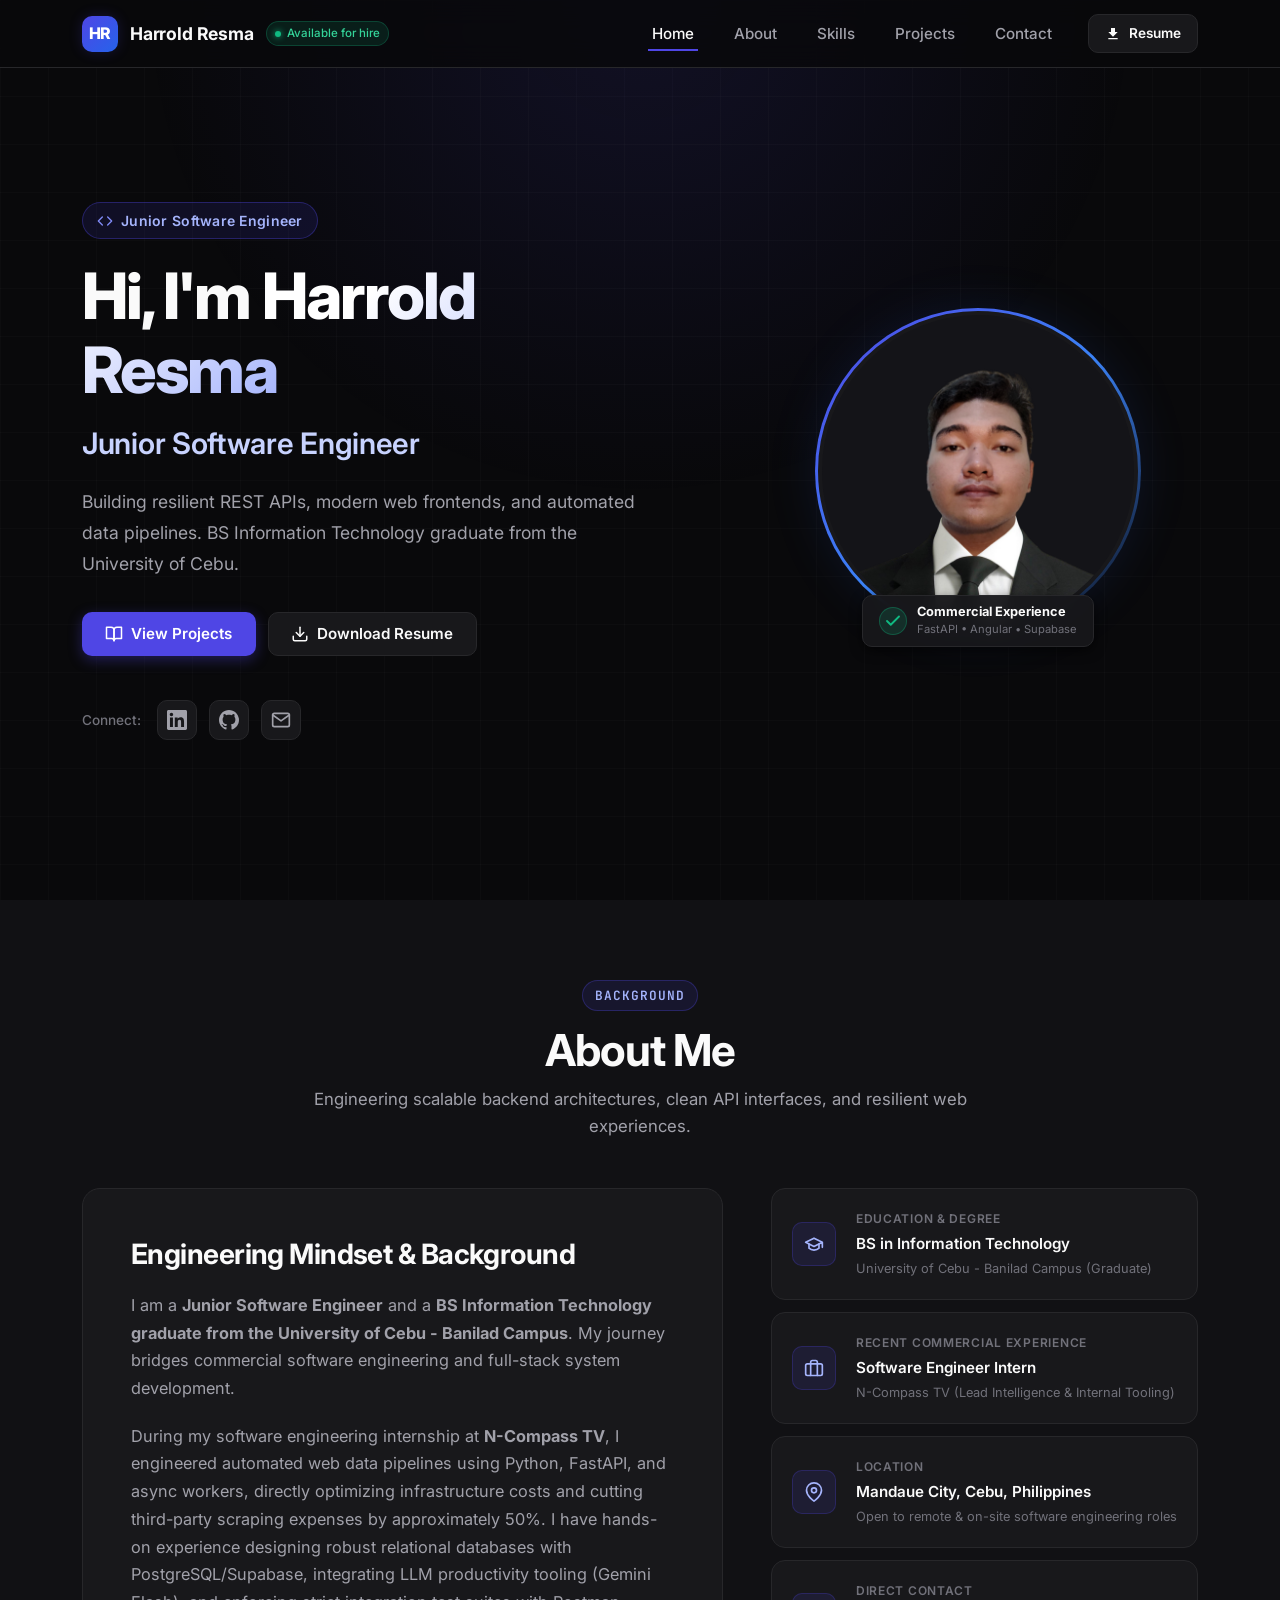
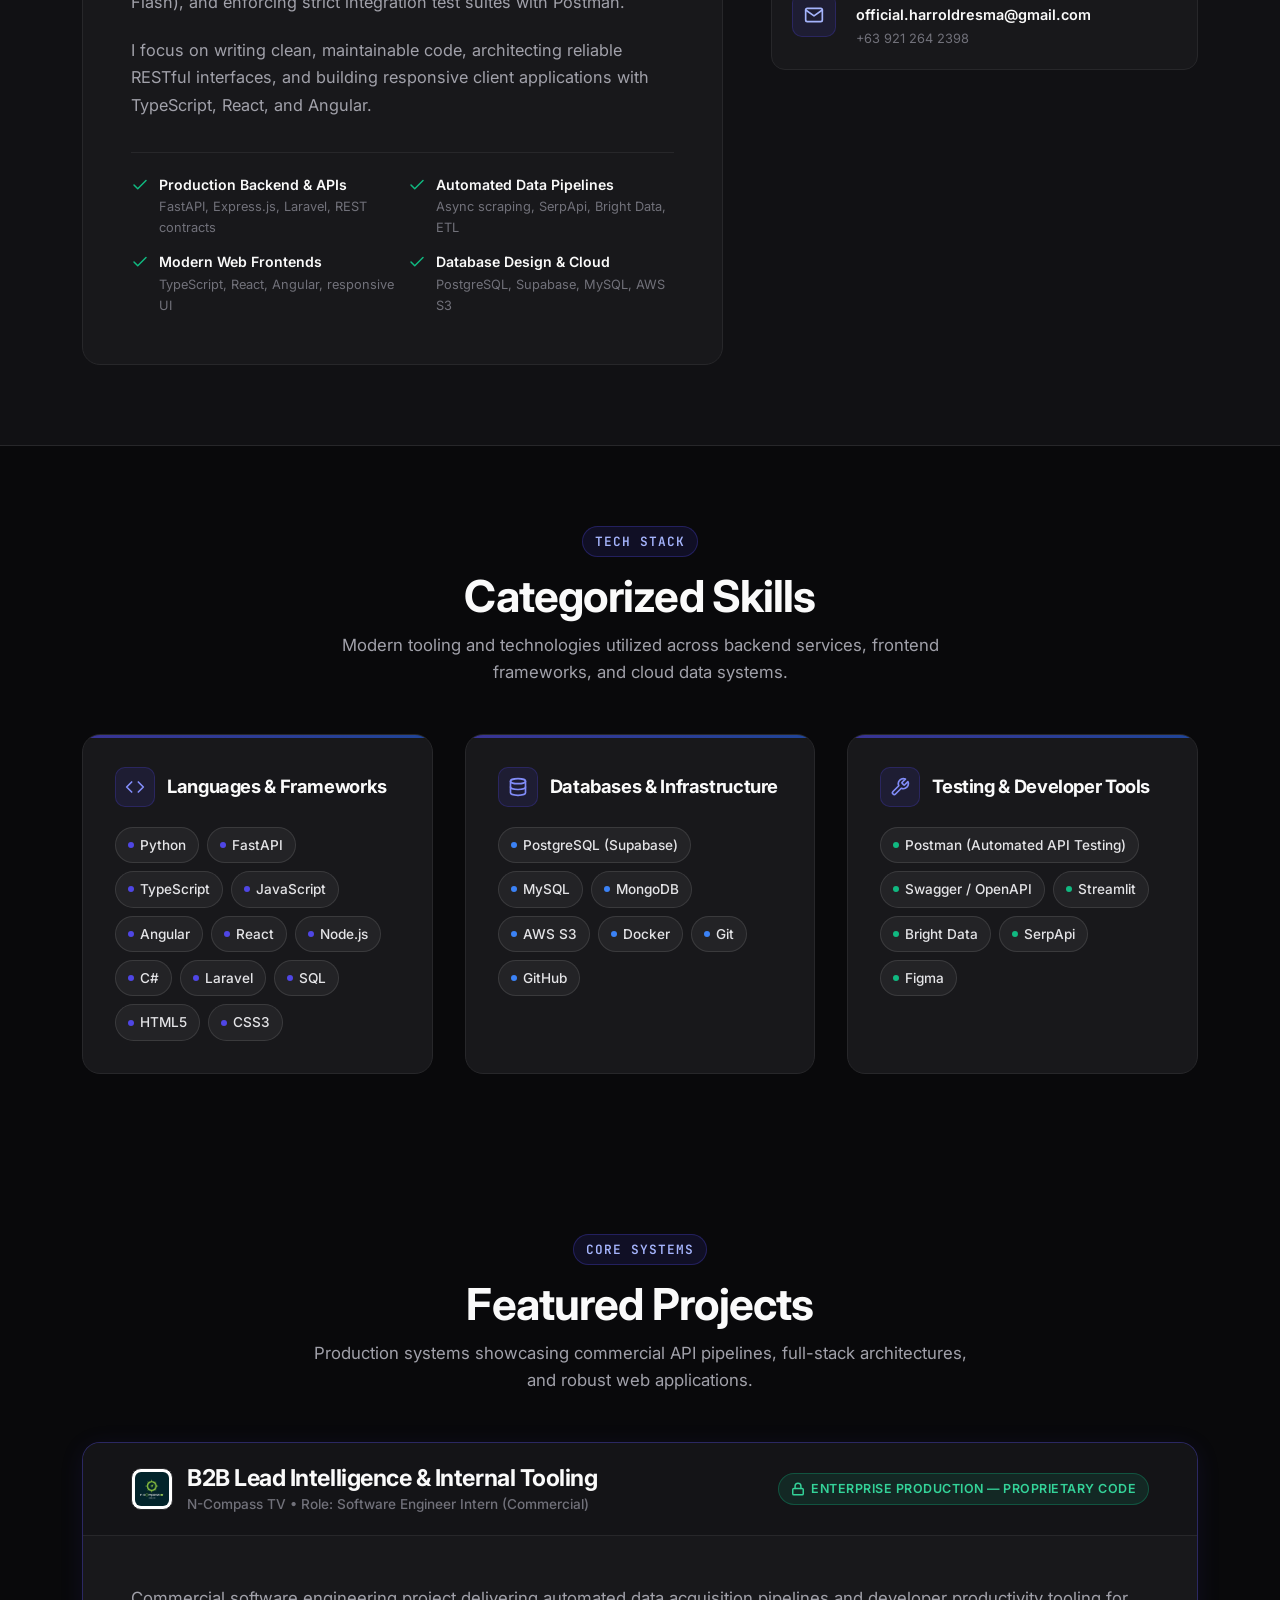
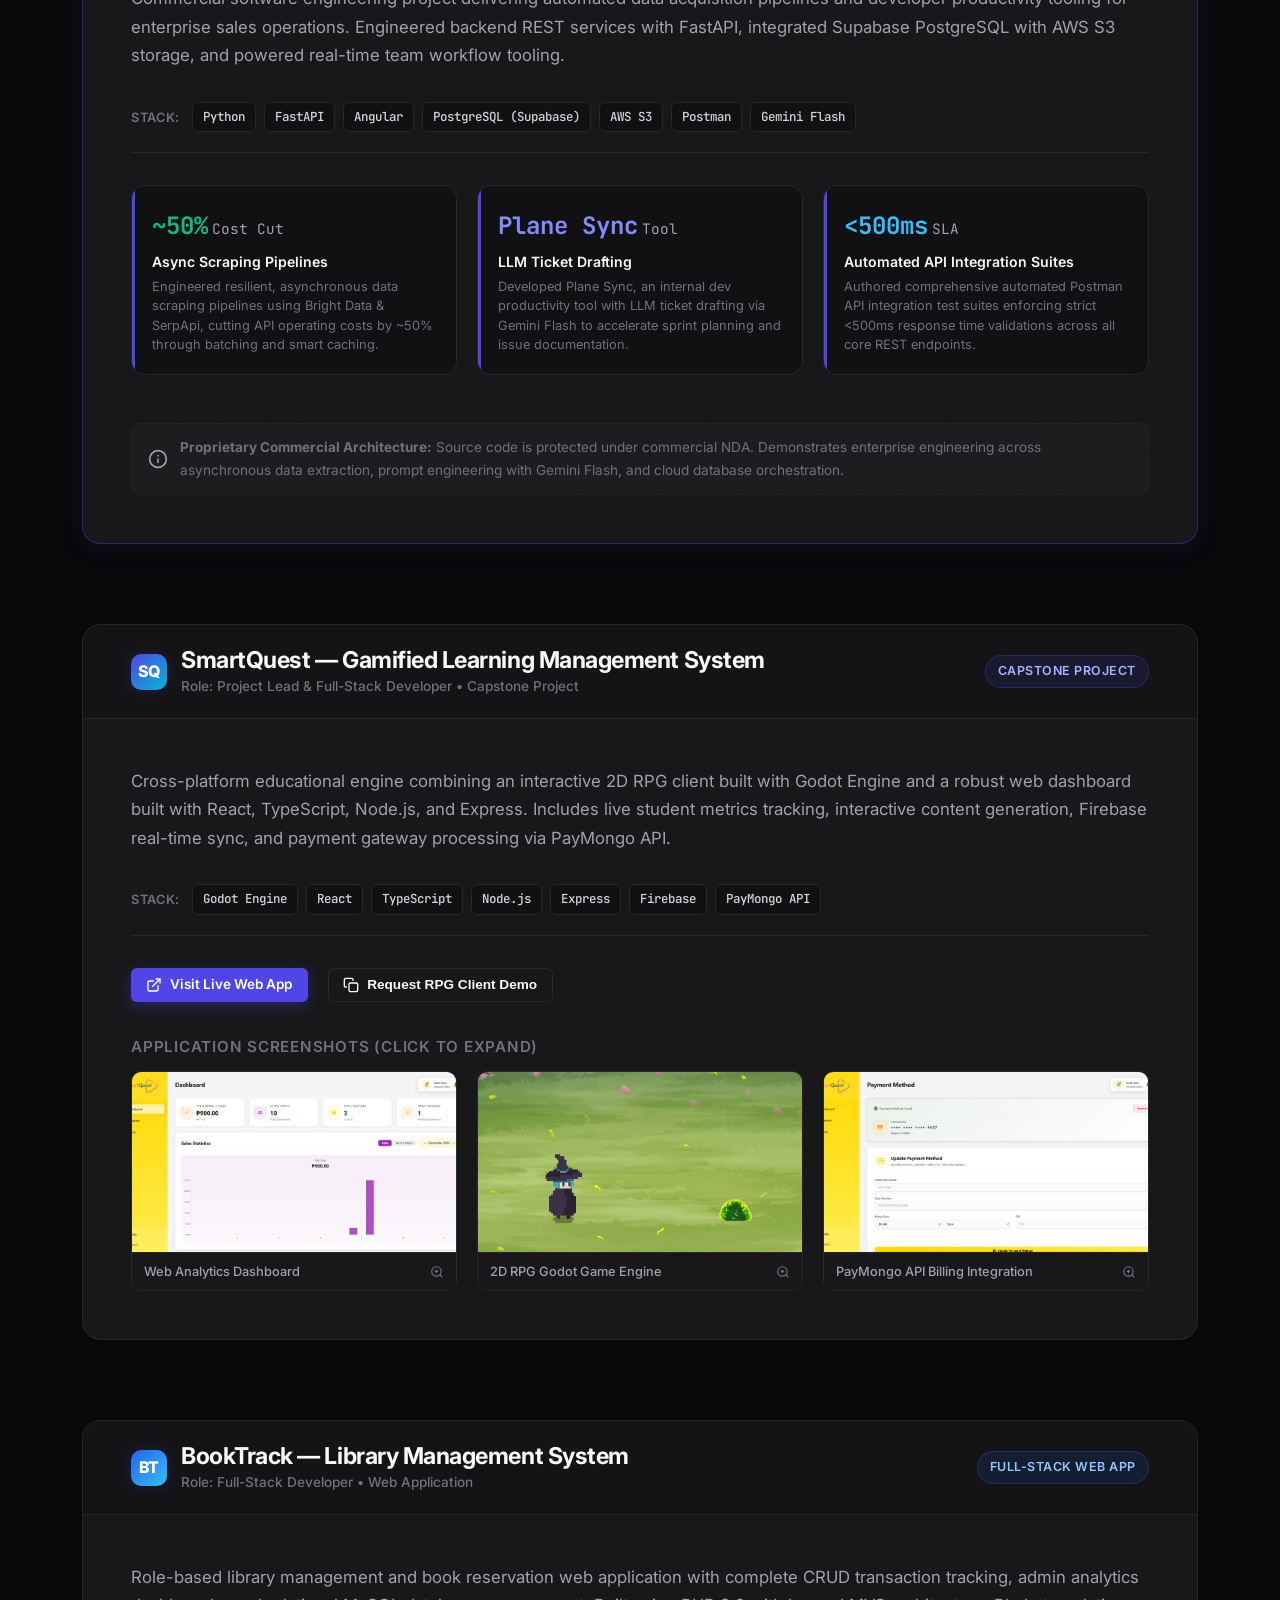
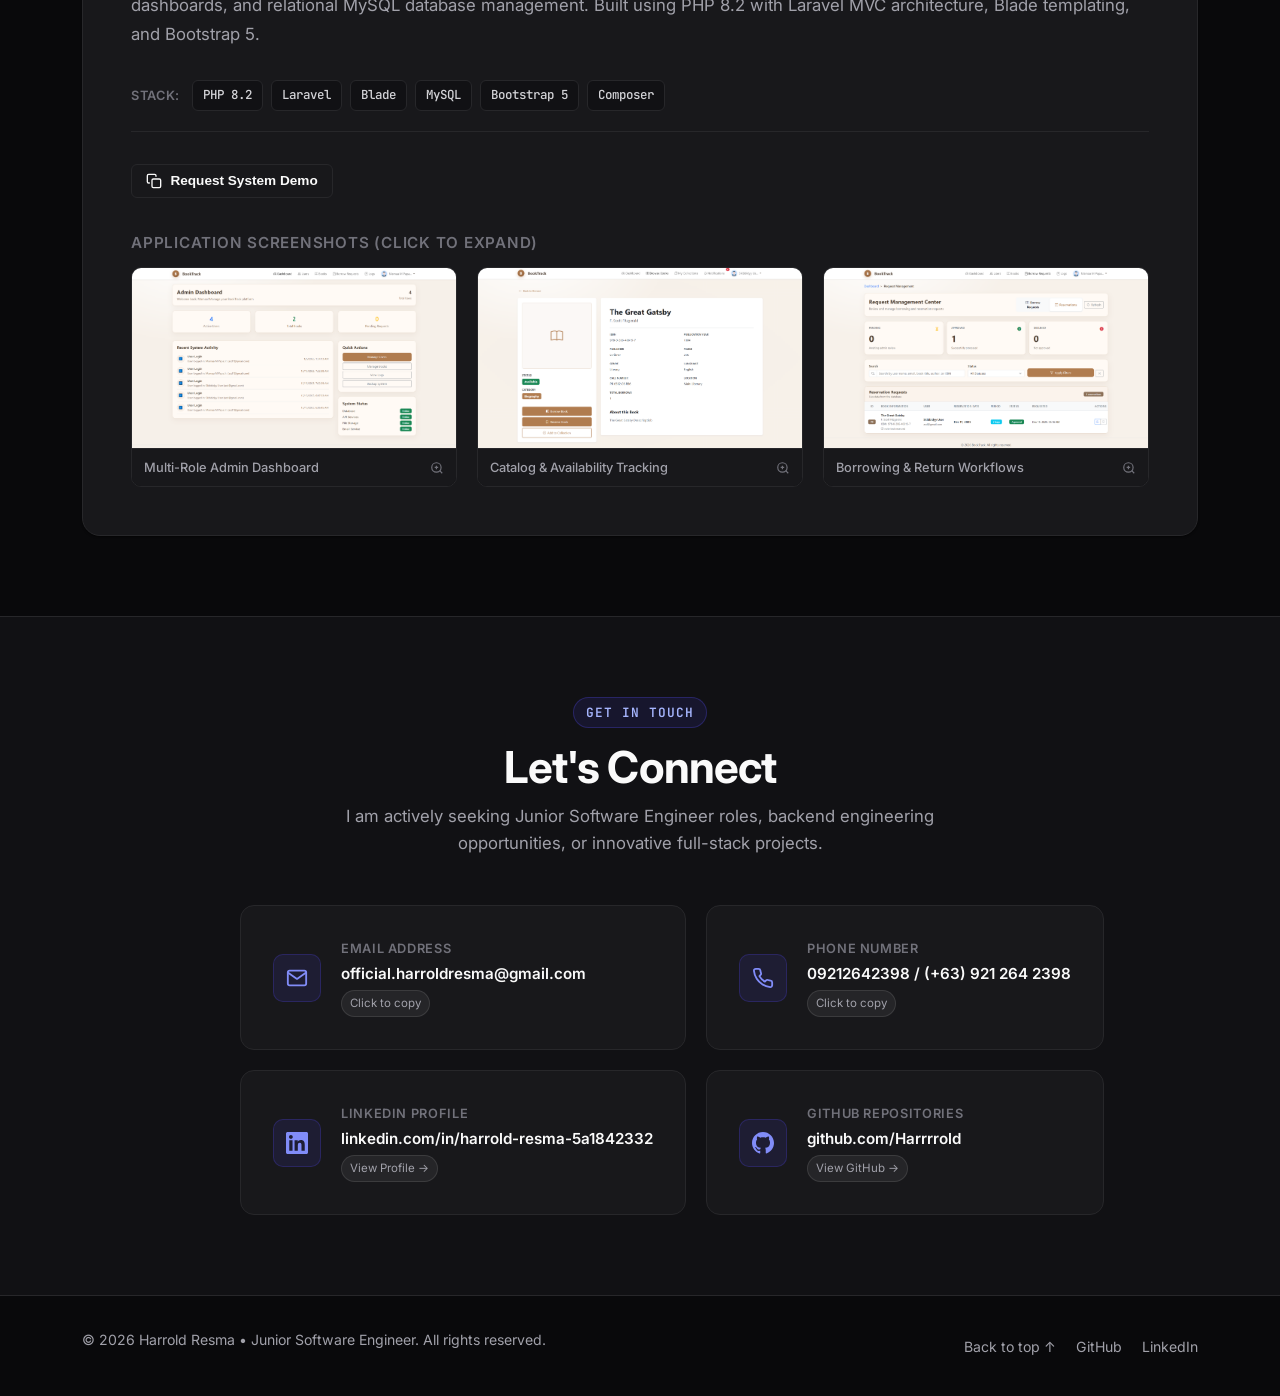
==== commit a30f09cb: "fix: design consistency" ====
--- a/index.html
+++ b/index.html
@@ -486,13 +486,13 @@
                                 Visit Live Web App
                             </a>
 
-                            <a href="mailto:official.harroldresma@gmail.com?subject=SmartQuest Mobile App Demo Request" class="btn btn-secondary btn-sm">
+                            <button type="button" class="btn btn-secondary btn-sm demo-copy-btn" data-copy="official.harroldresma@gmail.com" aria-label="Copy email to request SmartQuest RPG client demo">
                                 <svg width="16" height="16" viewBox="0 0 24 24" fill="none" stroke="currentColor" stroke-width="2" stroke-linecap="round" stroke-linejoin="round">
-                                    <path d="M4 4h16c1.1 0 2 .9 2 2v12c0 1.1-.9 2-2 2H4c-1.1 0-2-.9-2-2V6c0-1.1.9-2 2-2z"></path>
-                                    <polyline points="22,6 12,13 2,6"></polyline>
+                                    <rect x="9" y="9" width="13" height="13" rx="2" ry="2"></rect>
+                                    <path d="M5 15H4a2 2 0 0 1-2-2V4a2 2 0 0 1 2-2h9a2 2 0 0 1 2 2v1"></path>
                                 </svg>
-                                Request RPG Client Demo
-                            </a>
+                                <span class="btn-text">Request RPG Client Demo</span>
+                            </button>
                         </div>
 
                         <!-- Gallery / Screenshots -->
@@ -556,13 +556,13 @@
 
                         <!-- Actions Bar -->
                         <div class="project-actions">
-                            <a href="mailto:official.harroldresma@gmail.com?subject=BookTrack Demo Request" class="btn btn-secondary btn-sm">
+                            <button type="button" class="btn btn-secondary btn-sm demo-copy-btn" data-copy="official.harroldresma@gmail.com" aria-label="Copy email to request BookTrack demo">
                                 <svg width="16" height="16" viewBox="0 0 24 24" fill="none" stroke="currentColor" stroke-width="2" stroke-linecap="round" stroke-linejoin="round">
-                                    <path d="M4 4h16c1.1 0 2 .9 2 2v12c0 1.1-.9 2-2 2H4c-1.1 0-2-.9-2-2V6c0-1.1.9-2 2-2z"></path>
-                                    <polyline points="22,6 12,13 2,6"></polyline>
+                                    <rect x="9" y="9" width="13" height="13" rx="2" ry="2"></rect>
+                                    <path d="M5 15H4a2 2 0 0 1-2-2V4a2 2 0 0 1 2-2h9a2 2 0 0 1 2 2v1"></path>
                                 </svg>
-                                Request System Demo
-                            </a>
+                                <span class="btn-text">Request System Demo</span>
+                            </button>
                         </div>
 
                         <!-- Gallery / Screenshots -->
@@ -797,6 +797,38 @@
         setupCopyItem('email-contact', 'email-text', 'email-copy-pill');
         setupCopyItem('phone-contact', 'phone-text', 'phone-copy-pill');
 
+        // Setup Demo Request Copy Buttons
+        document.querySelectorAll('.demo-copy-btn').forEach(btn => {
+            const copyVal = btn.getAttribute('data-copy');
+            const textSpan = btn.querySelector('.btn-text');
+            const originalText = textSpan ? textSpan.textContent : btn.textContent;
+
+            btn.addEventListener('click', () => {
+                navigator.clipboard.writeText(copyVal).then(() => {
+                    btn.classList.add('copied');
+                    if (textSpan) textSpan.textContent = 'Email Copied! ✓';
+                    setTimeout(() => {
+                        btn.classList.remove('copied');
+                        if (textSpan) textSpan.textContent = originalText;
+                    }, 2500);
+                }).catch(() => {
+                    const textArea = document.createElement('textarea');
+                    textArea.value = copyVal;
+                    document.body.appendChild(textArea);
+                    textArea.select();
+                    document.execCommand('copy');
+                    document.body.removeChild(textArea);
+
+                    btn.classList.add('copied');
+                    if (textSpan) textSpan.textContent = 'Email Copied! ✓';
+                    setTimeout(() => {
+                        btn.classList.remove('copied');
+                        if (textSpan) textSpan.textContent = originalText;
+                    }, 2500);
+                });
+            });
+        });
+
         // 5. Lightbox Modal Functionality
         const modal = document.getElementById('imageModal');
         const modalImg = document.getElementById('modalImage');
--- a/styles/global.css
+++ b/styles/global.css
@@ -395,11 +395,13 @@
    ============================================ */
 
 .hero {
-    min-height: 92vh;
-    display: flex;
-    align-items: center;
-    padding-top: 110px;
-    padding-bottom: var(--spacing-2xl);
+    min-height: 100vh;
+    min-height: 100dvh;
+    display: flex;
+    align-items: center;
+    padding-top: 90px;
+    padding-bottom: var(--spacing-xl);
+    box-sizing: border-box;
     position: relative;
 }
 
@@ -557,23 +559,33 @@
 
 .avatar-floating-card {
     position: absolute;
-    bottom: 8px;
-    right: -10px;
+    bottom: -16px;
+    left: 50%;
+    transform: translateX(-50%);
     background: rgba(24, 24, 27, 0.95);
     backdrop-filter: blur(10px);
     border: 1px solid var(--border-subtle);
     border-radius: var(--radius-md);
-    padding: 8px 14px;
+    padding: 8px 16px;
     display: flex;
     align-items: center;
     gap: 10px;
     box-shadow: var(--shadow-md);
     z-index: 3;
+    white-space: nowrap;
 }
 
 .floating-icon {
+    width: 28px;
+    height: 28px;
+    border-radius: 50%;
+    background: rgba(16, 185, 129, 0.15);
+    border: 1px solid rgba(16, 185, 129, 0.3);
     color: #10b981;
     display: flex;
+    align-items: center;
+    justify-content: center;
+    flex-shrink: 0;
 }
 
 .floating-text-primary {
@@ -653,13 +665,23 @@
     border-radius: var(--radius-sm);
 }
 
+.demo-copy-btn {
+    cursor: pointer;
+    transition: all var(--transition-fast);
+}
+
+.demo-copy-btn.copied {
+    background: rgba(16, 185, 129, 0.15) !important;
+    border-color: #10b981 !important;
+    color: #34d399 !important;
+}
+
 /* ============================================
    About Section
    ============================================ */
 
 .about {
     background: var(--bg-surface);
-    border-top: 1px solid var(--border-subtle);
     border-bottom: 1px solid var(--border-subtle);
 }
 
@@ -1460,8 +1482,10 @@
     }
     
     .avatar-floating-card {
-        right: 0;
-        bottom: 0;
+        left: 50%;
+        transform: translateX(-50%);
+        right: auto;
+        bottom: -16px;
     }
     
     .hamburger {
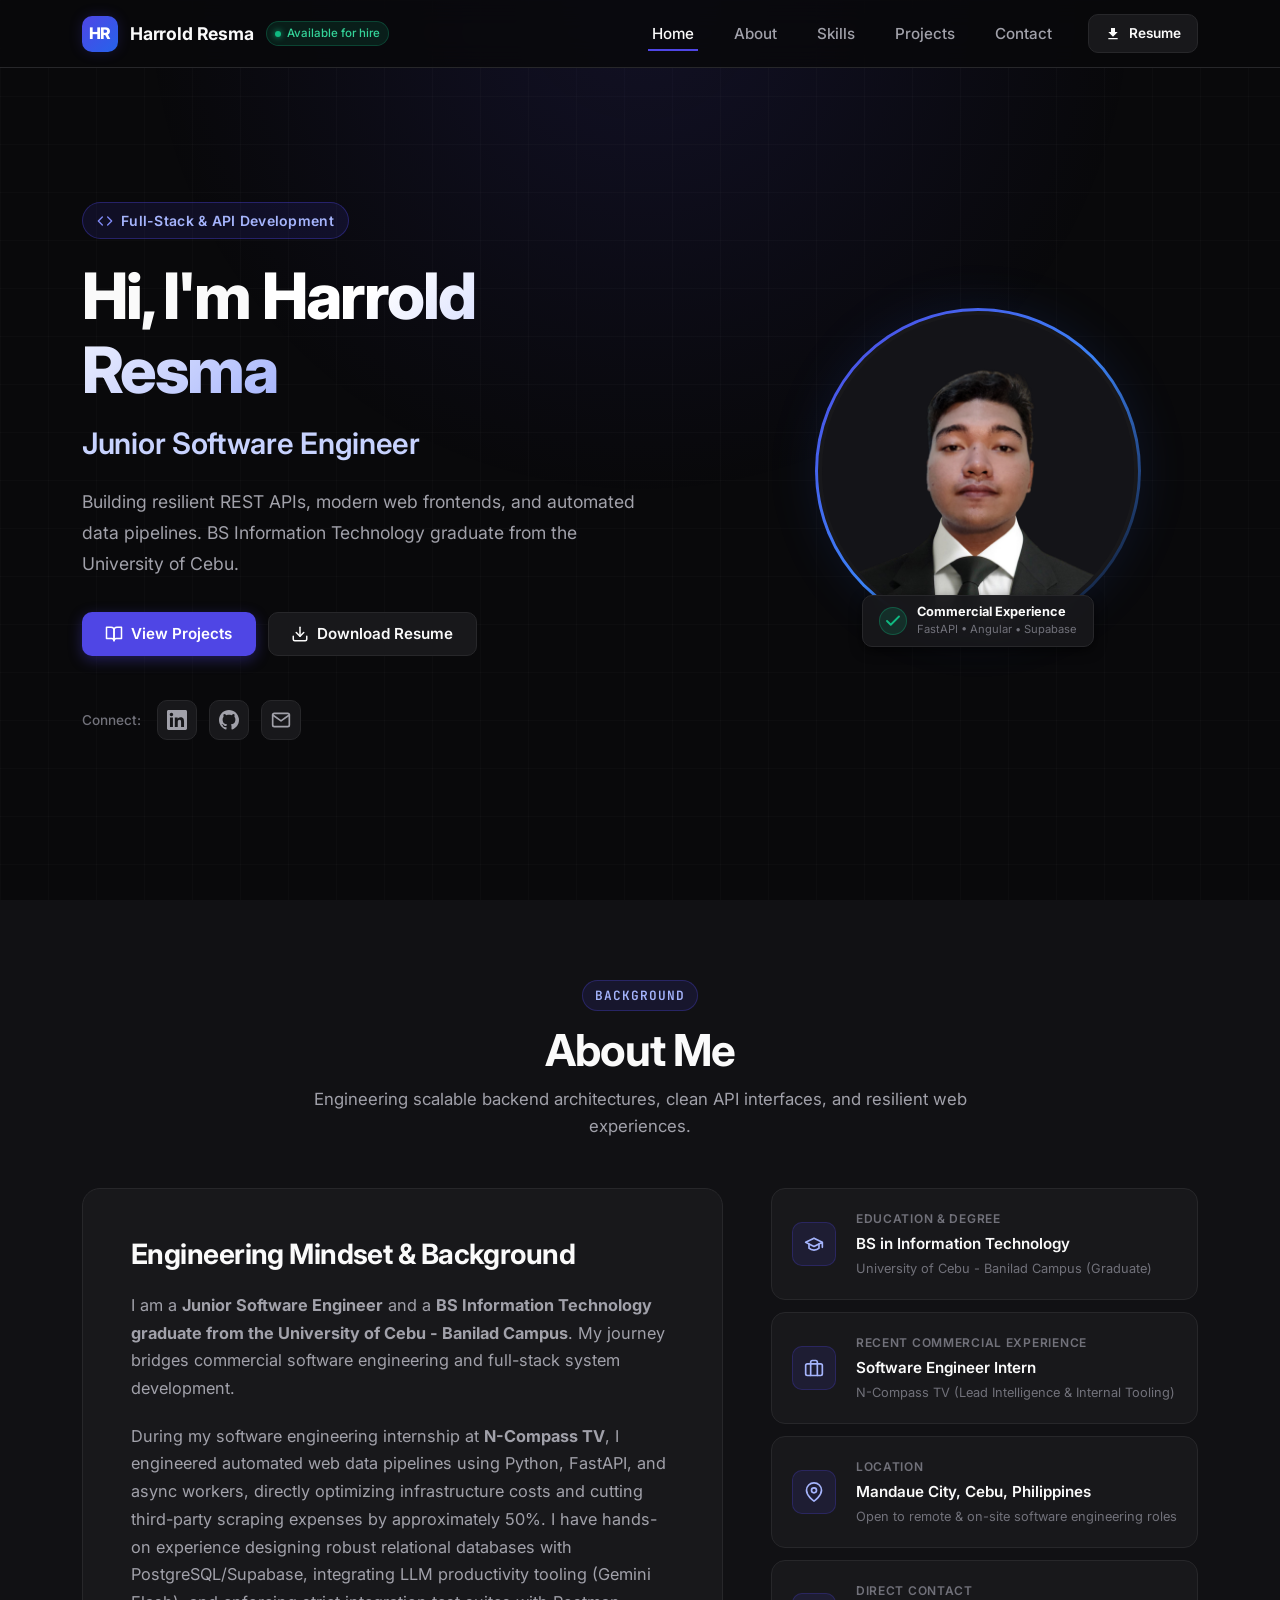
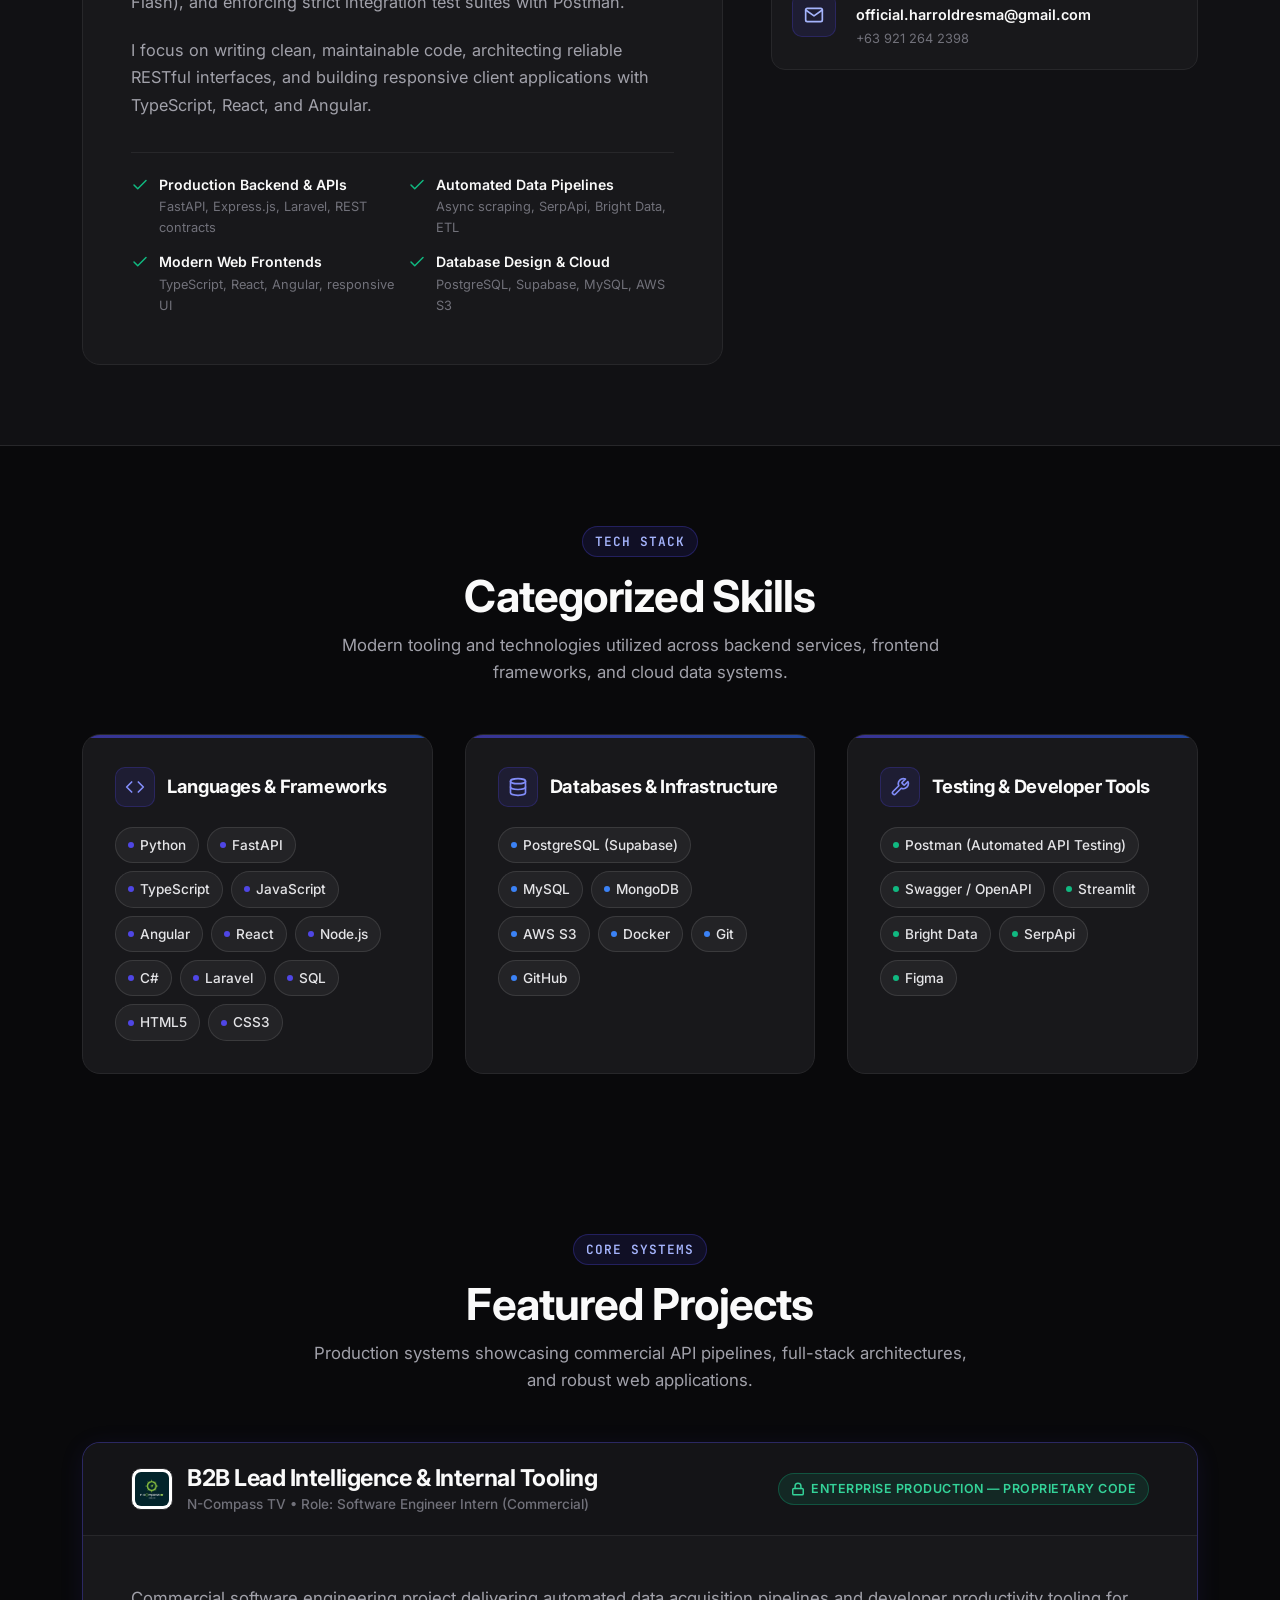
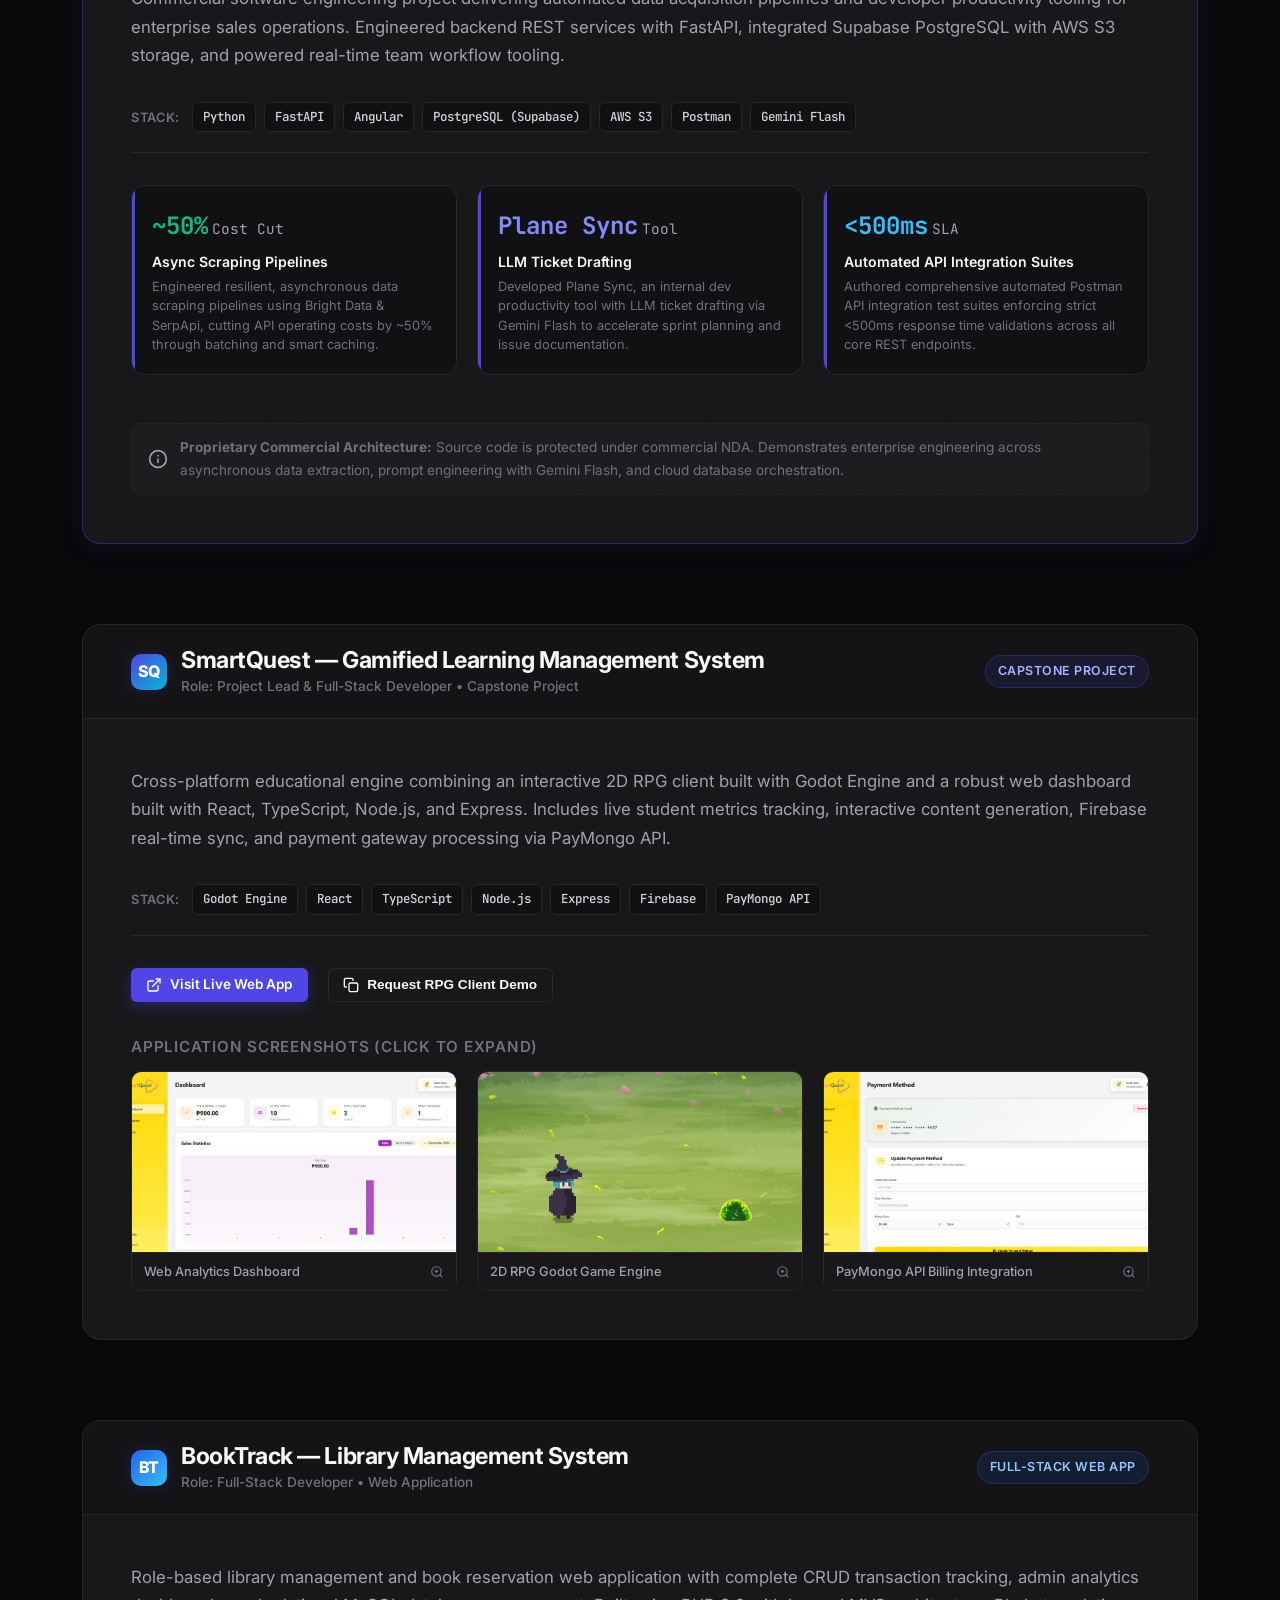
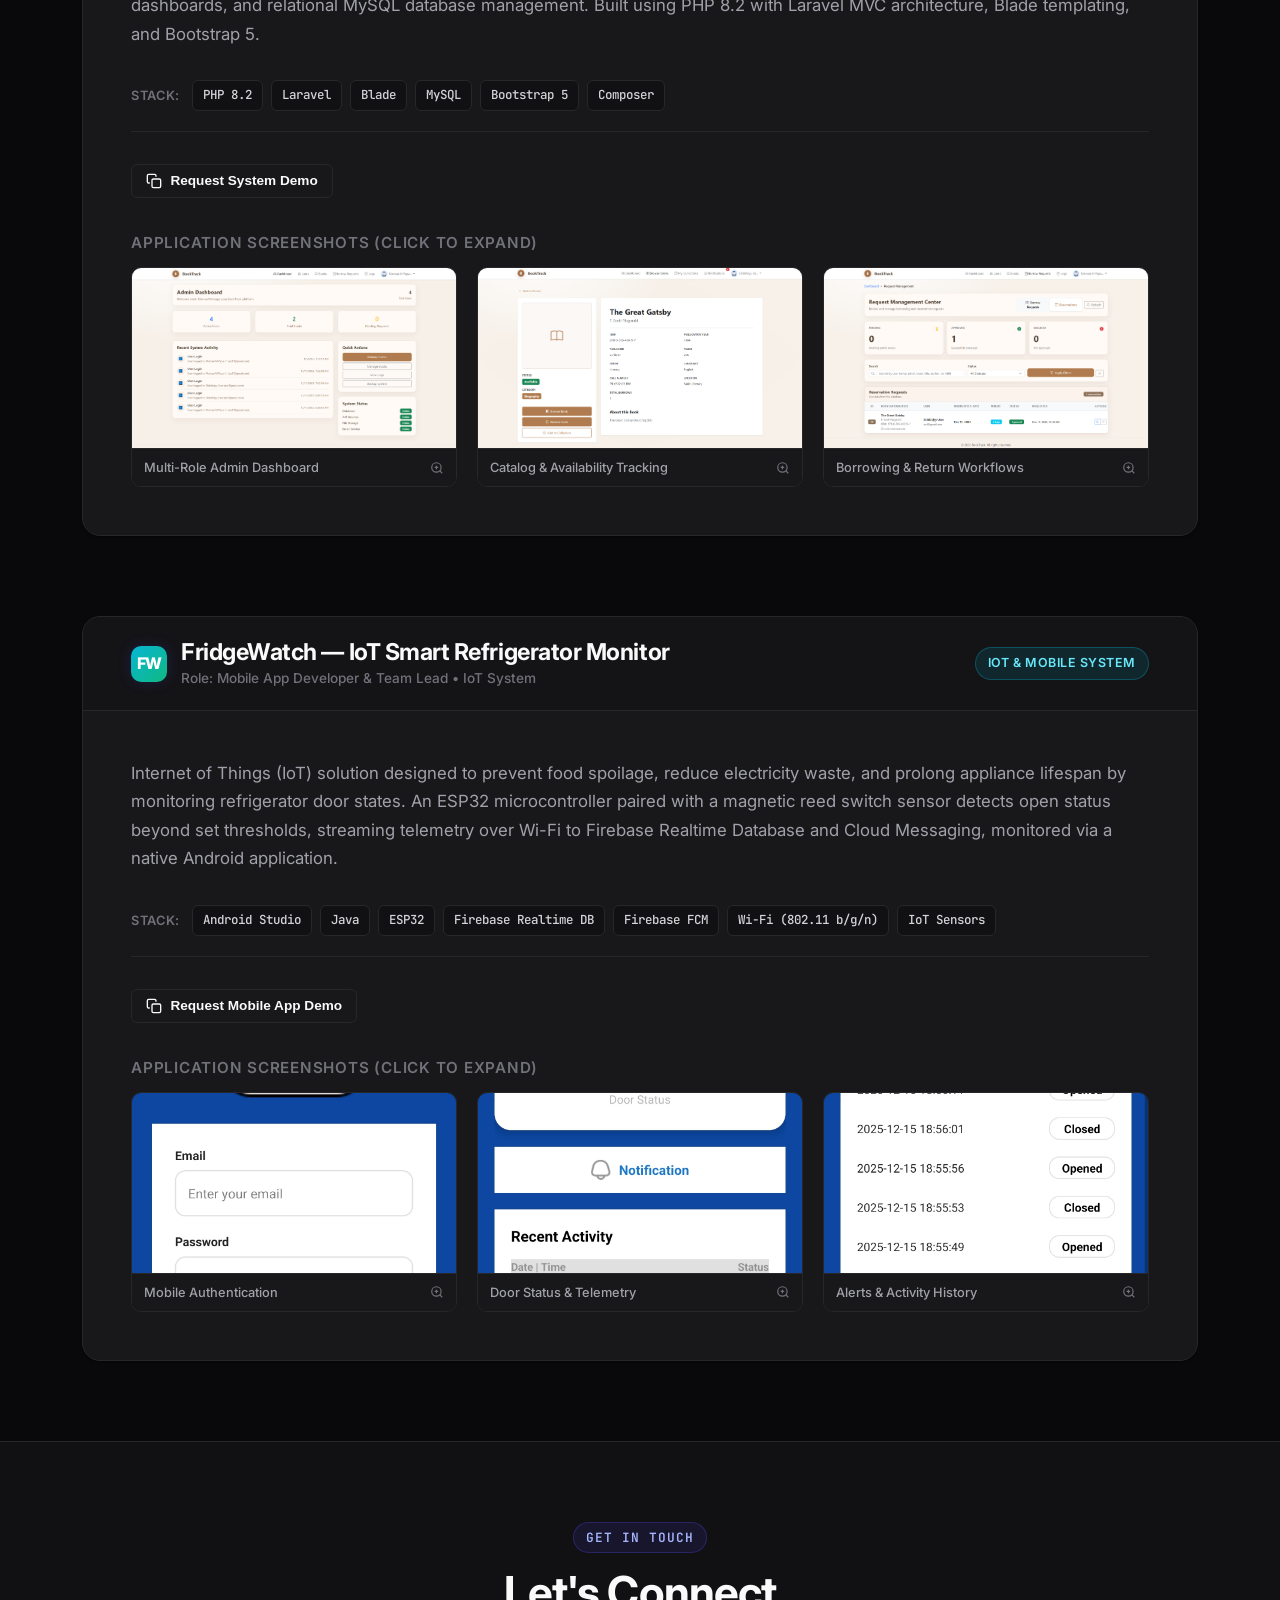
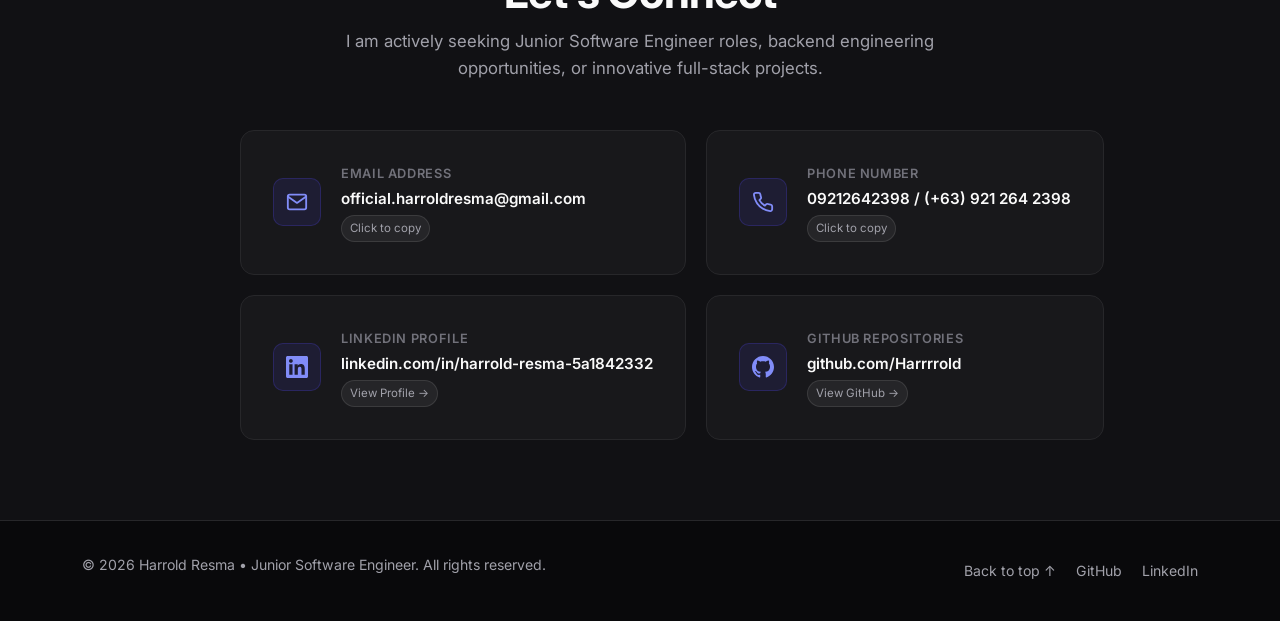
==== commit b2c652d8: "add: 4th project and ui cleaning" ====
--- a/index.html
+++ b/index.html
@@ -68,7 +68,7 @@
                                 <polyline points="8 6 2 12 8 18"></polyline>
                             </svg>
                         </span>
-                        Junior Software Engineer
+                        Full-Stack &amp; API Development
                     </div>
 
                     <h1 class="hero-title">
@@ -588,6 +588,77 @@
                                 <img src="assets/booktrackWebRequest.png" alt="BookTrack Borrowing Request Management" class="gallery-thumb-img" loading="lazy">
                                 <div class="gallery-caption">
                                     <span>Borrowing & Return Workflows</span>
+                                    <svg width="14" height="14" viewBox="0 0 24 24" fill="none" stroke="currentColor" stroke-width="2"><circle cx="11" cy="11" r="8"></circle><line x1="21" y1="21" x2="16.65" y2="16.65"></line><line x1="11" y1="8" x2="11" y2="14"></line><line x1="8" y1="11" x2="14" y2="11"></line></svg>
+                                </div>
+                            </div>
+                        </div>
+                    </div>
+                </article>
+
+                <!-- Project 4: FridgeWatch — IoT Smart Refrigerator Monitor -->
+                <article class="project-card">
+                    <div class="project-header-bar">
+                        <div class="project-branding">
+                            <div class="brand-badge" style="background: linear-gradient(135deg, #06b6d4, #10b981);">FW</div>
+                            <div class="project-header-titles">
+                                <h3 class="project-title">FridgeWatch — IoT Smart Refrigerator Monitor</h3>
+                                <div class="project-role-tag">Role: Mobile App Developer &amp; Team Lead &bull; IoT System</div>
+                            </div>
+                        </div>
+                        <span class="project-badge-pill badge-iot">IoT &amp; Mobile System</span>
+                    </div>
+
+                    <div class="project-body">
+                        <p class="project-summary-lead">
+                            Internet of Things (IoT) solution designed to prevent food spoilage, reduce electricity waste, and prolong appliance lifespan by monitoring refrigerator door states. An ESP32 microcontroller paired with a magnetic reed switch sensor detects open status beyond set thresholds, streaming telemetry over Wi-Fi to Firebase Realtime Database and Cloud Messaging, monitored via a native Android application.
+                        </p>
+
+                        <!-- Tech Stack Bar -->
+                        <div class="project-tech-bar">
+                            <span class="tech-bar-label">Stack:</span>
+                            <span class="tech-pill">Android Studio</span>
+                            <span class="tech-pill">Java</span>
+                            <span class="tech-pill">ESP32</span>
+                            <span class="tech-pill">Firebase Realtime DB</span>
+                            <span class="tech-pill">Firebase FCM</span>
+                            <span class="tech-pill">Wi-Fi (802.11 b/g/n)</span>
+                            <span class="tech-pill">IoT Sensors</span>
+                        </div>
+
+                        <!-- Actions Bar -->
+                        <div class="project-actions">
+                            <button type="button" class="btn btn-secondary btn-sm demo-copy-btn" data-copy="official.harroldresma@gmail.com" aria-label="Copy email to request FridgeWatch demo">
+                                <svg width="16" height="16" viewBox="0 0 24 24" fill="none" stroke="currentColor" stroke-width="2" stroke-linecap="round" stroke-linejoin="round">
+                                    <rect x="9" y="9" width="13" height="13" rx="2" ry="2"></rect>
+                                    <path d="M5 15H4a2 2 0 0 1-2-2V4a2 2 0 0 1 2-2h9a2 2 0 0 1 2 2v1"></path>
+                                </svg>
+                                <span class="btn-text">Request Mobile App Demo</span>
+                            </button>
+                        </div>
+
+                        <!-- Gallery / Screenshots -->
+                        <div class="project-gallery-title">Application Screenshots (Click to expand)</div>
+                        <div class="gallery-grid gallery-grid-3">
+                            <div class="gallery-thumb-card modal-image" data-src="assets/fridgewatchAppLogin.jpg" data-alt="FridgeWatch Mobile Login Screen">
+                                <img src="assets/fridgewatchAppLogin.jpg" alt="FridgeWatch Mobile Login Screen" class="gallery-thumb-img" loading="lazy">
+                                <div class="gallery-caption">
+                                    <span>Mobile Authentication</span>
+                                    <svg width="14" height="14" viewBox="0 0 24 24" fill="none" stroke="currentColor" stroke-width="2"><circle cx="11" cy="11" r="8"></circle><line x1="21" y1="21" x2="16.65" y2="16.65"></line><line x1="11" y1="8" x2="11" y2="14"></line><line x1="8" y1="11" x2="14" y2="11"></line></svg>
+                                </div>
+                            </div>
+
+                            <div class="gallery-thumb-card modal-image" data-src="assets/fridgewatchAppDashboard.jpg" data-alt="FridgeWatch Real-Time Status &amp; Telemetry Dashboard">
+                                <img src="assets/fridgewatchAppDashboard.jpg" alt="FridgeWatch Real-Time Status &amp; Telemetry Dashboard" class="gallery-thumb-img" loading="lazy">
+                                <div class="gallery-caption">
+                                    <span>Door Status &amp; Telemetry</span>
+                                    <svg width="14" height="14" viewBox="0 0 24 24" fill="none" stroke="currentColor" stroke-width="2"><circle cx="11" cy="11" r="8"></circle><line x1="21" y1="21" x2="16.65" y2="16.65"></line><line x1="11" y1="8" x2="11" y2="14"></line><line x1="8" y1="11" x2="14" y2="11"></line></svg>
+                                </div>
+                            </div>
+
+                            <div class="gallery-thumb-card modal-image" data-src="assets/fridgewatchAppNotification.jpg" data-alt="FridgeWatch Push Alerts &amp; Event Logs">
+                                <img src="assets/fridgewatchAppNotification.jpg" alt="FridgeWatch Push Alerts &amp; Event Logs" class="gallery-thumb-img" loading="lazy">
+                                <div class="gallery-caption">
+                                    <span>Alerts &amp; Activity History</span>
                                     <svg width="14" height="14" viewBox="0 0 24 24" fill="none" stroke="currentColor" stroke-width="2"><circle cx="11" cy="11" r="8"></circle><line x1="21" y1="21" x2="16.65" y2="16.65"></line><line x1="11" y1="8" x2="11" y2="14"></line><line x1="8" y1="11" x2="14" y2="11"></line></svg>
                                 </div>
                             </div>
--- a/styles/global.css
+++ b/styles/global.css
@@ -1015,6 +1015,12 @@
     background: rgba(37, 99, 235, 0.12);
     color: #93c5fd;
     border: 1px solid rgba(37, 99, 235, 0.3);
+}
+
+.badge-iot {
+    background: rgba(6, 182, 212, 0.12);
+    color: #67e8f9;
+    border: 1px solid rgba(6, 182, 212, 0.3);
 }
 
 .project-body {
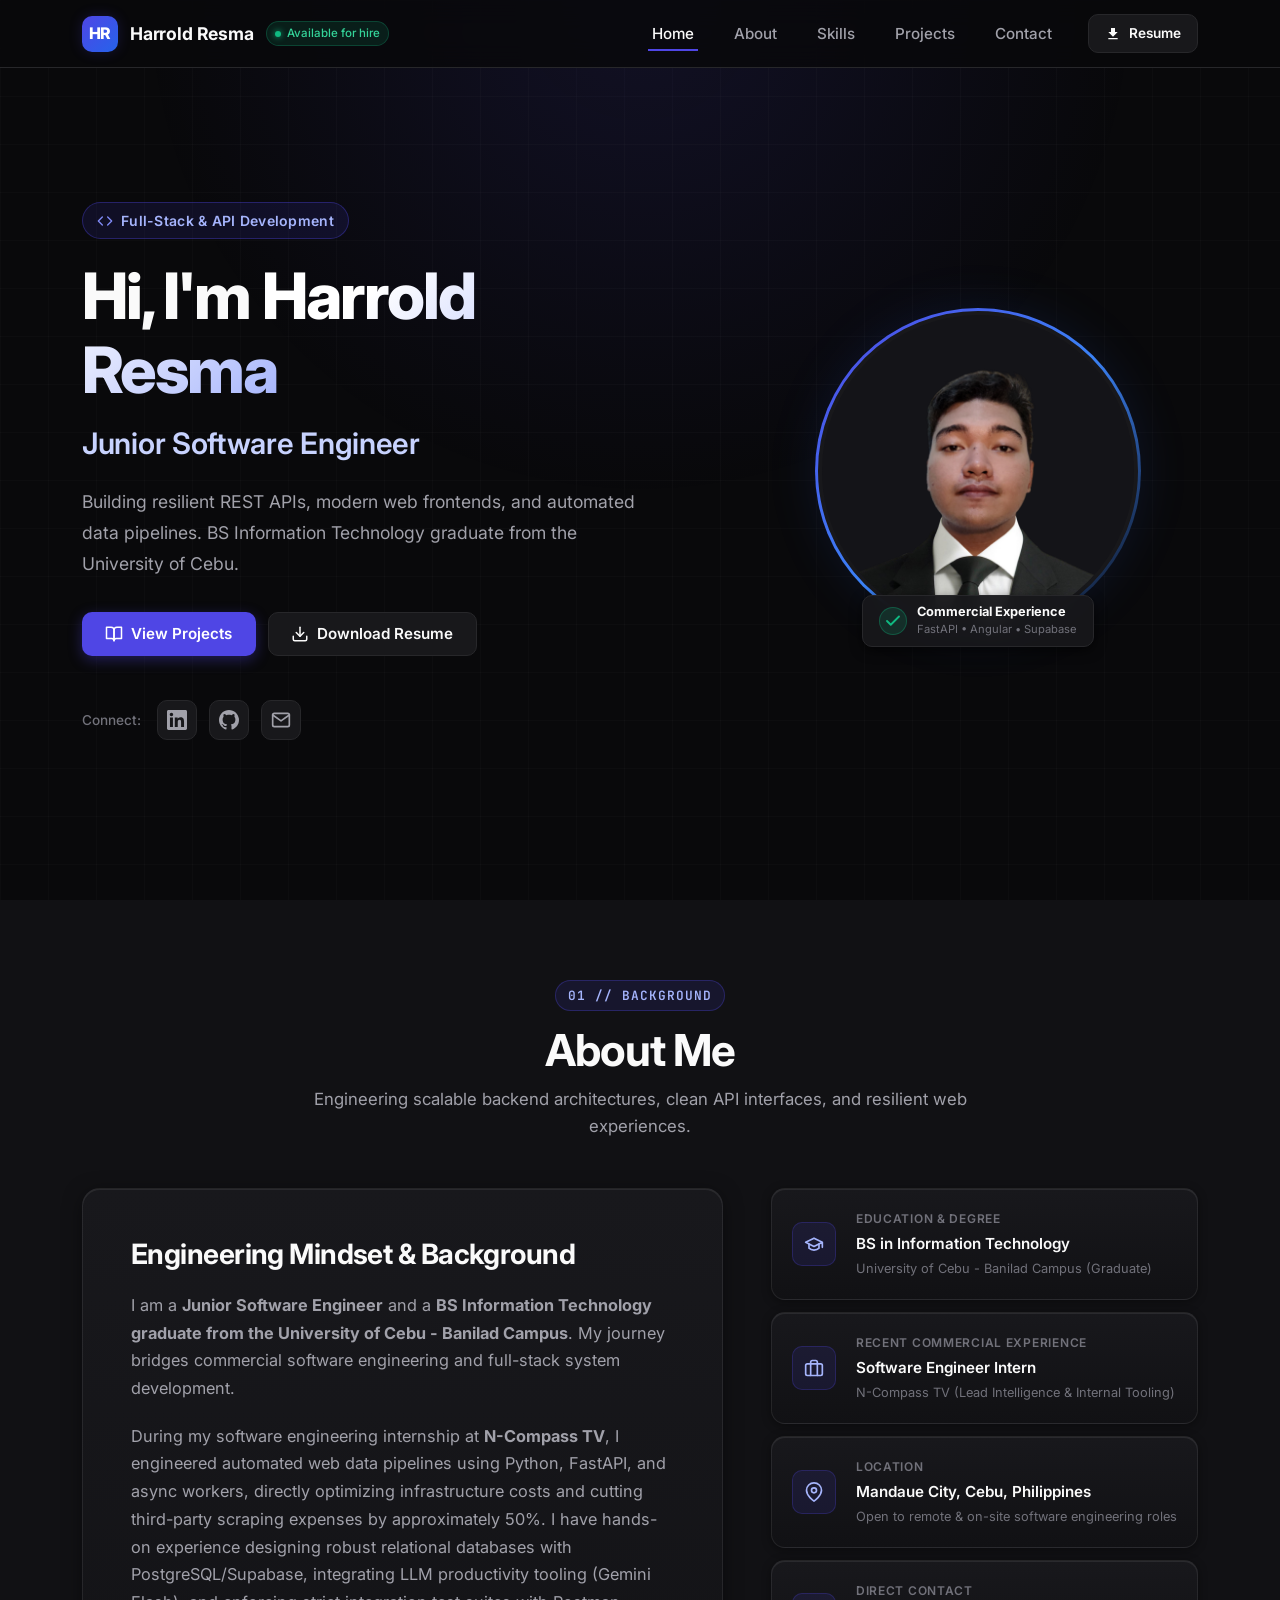
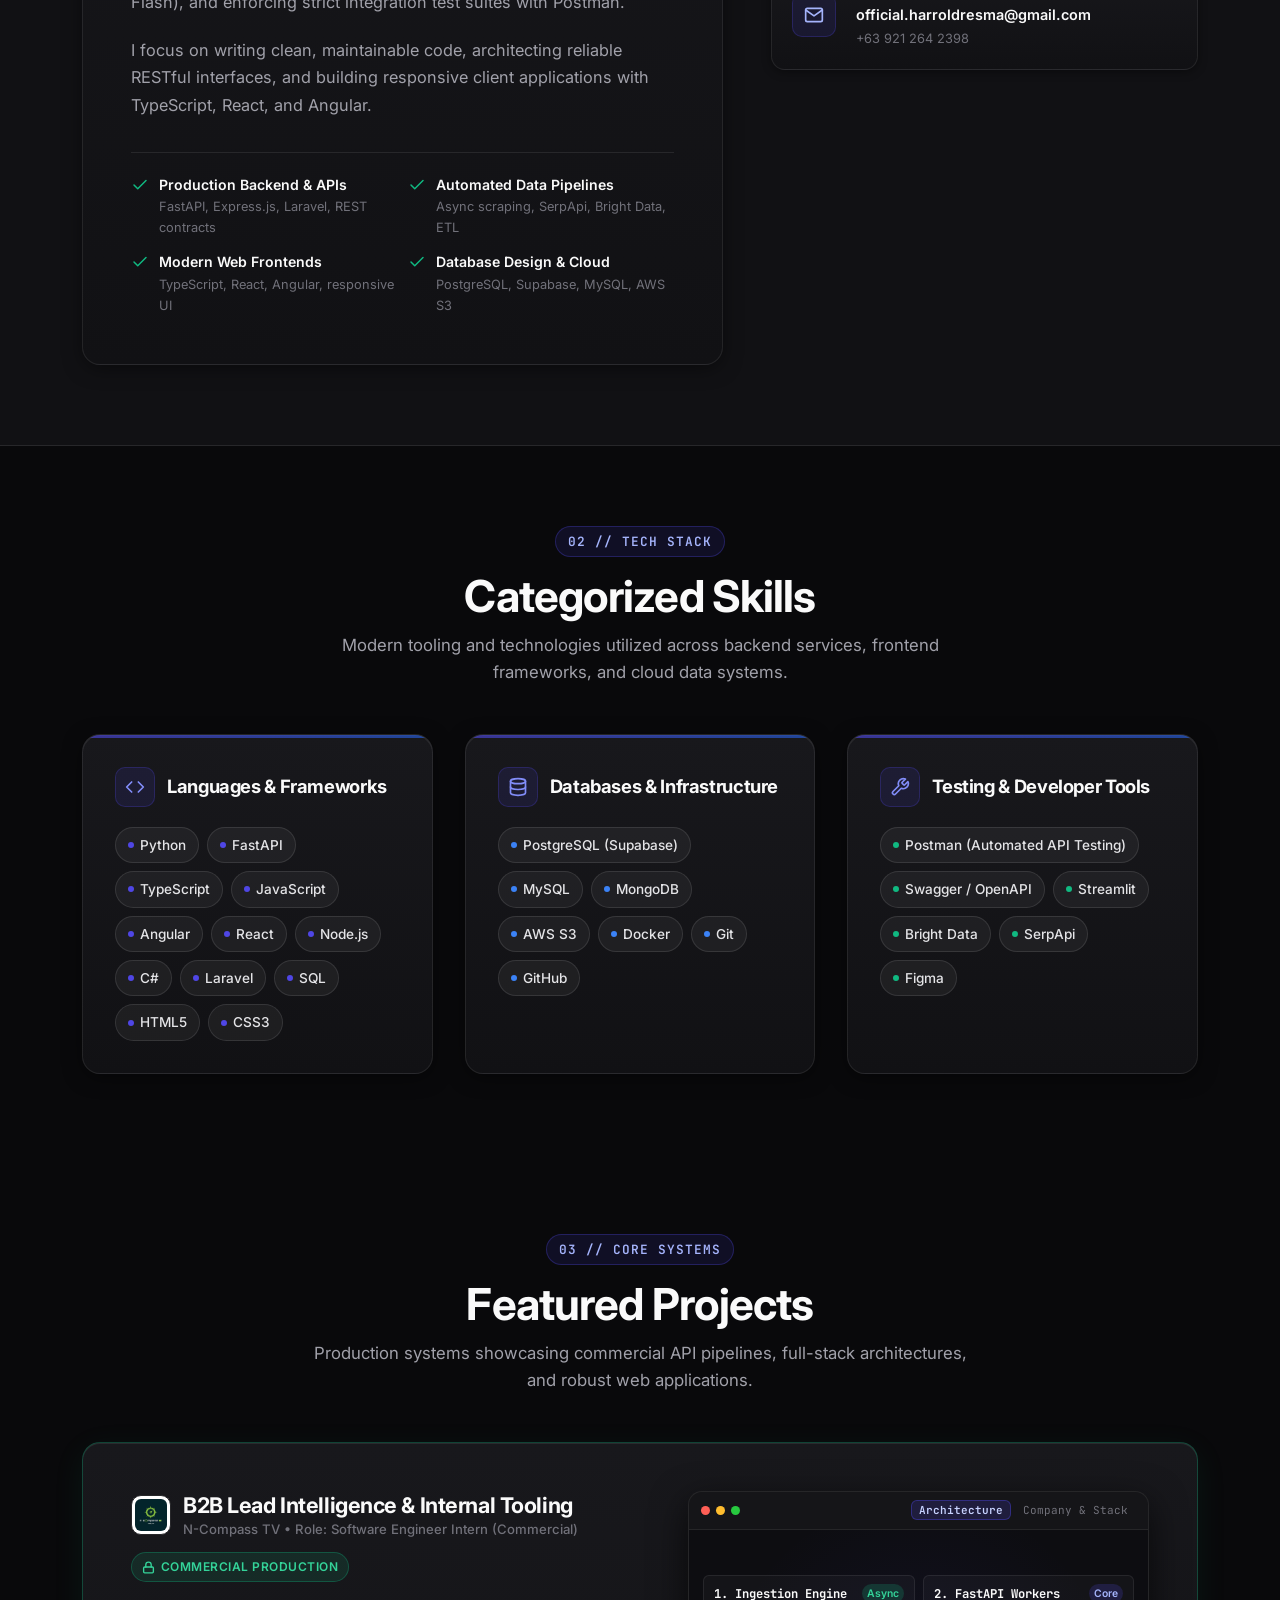
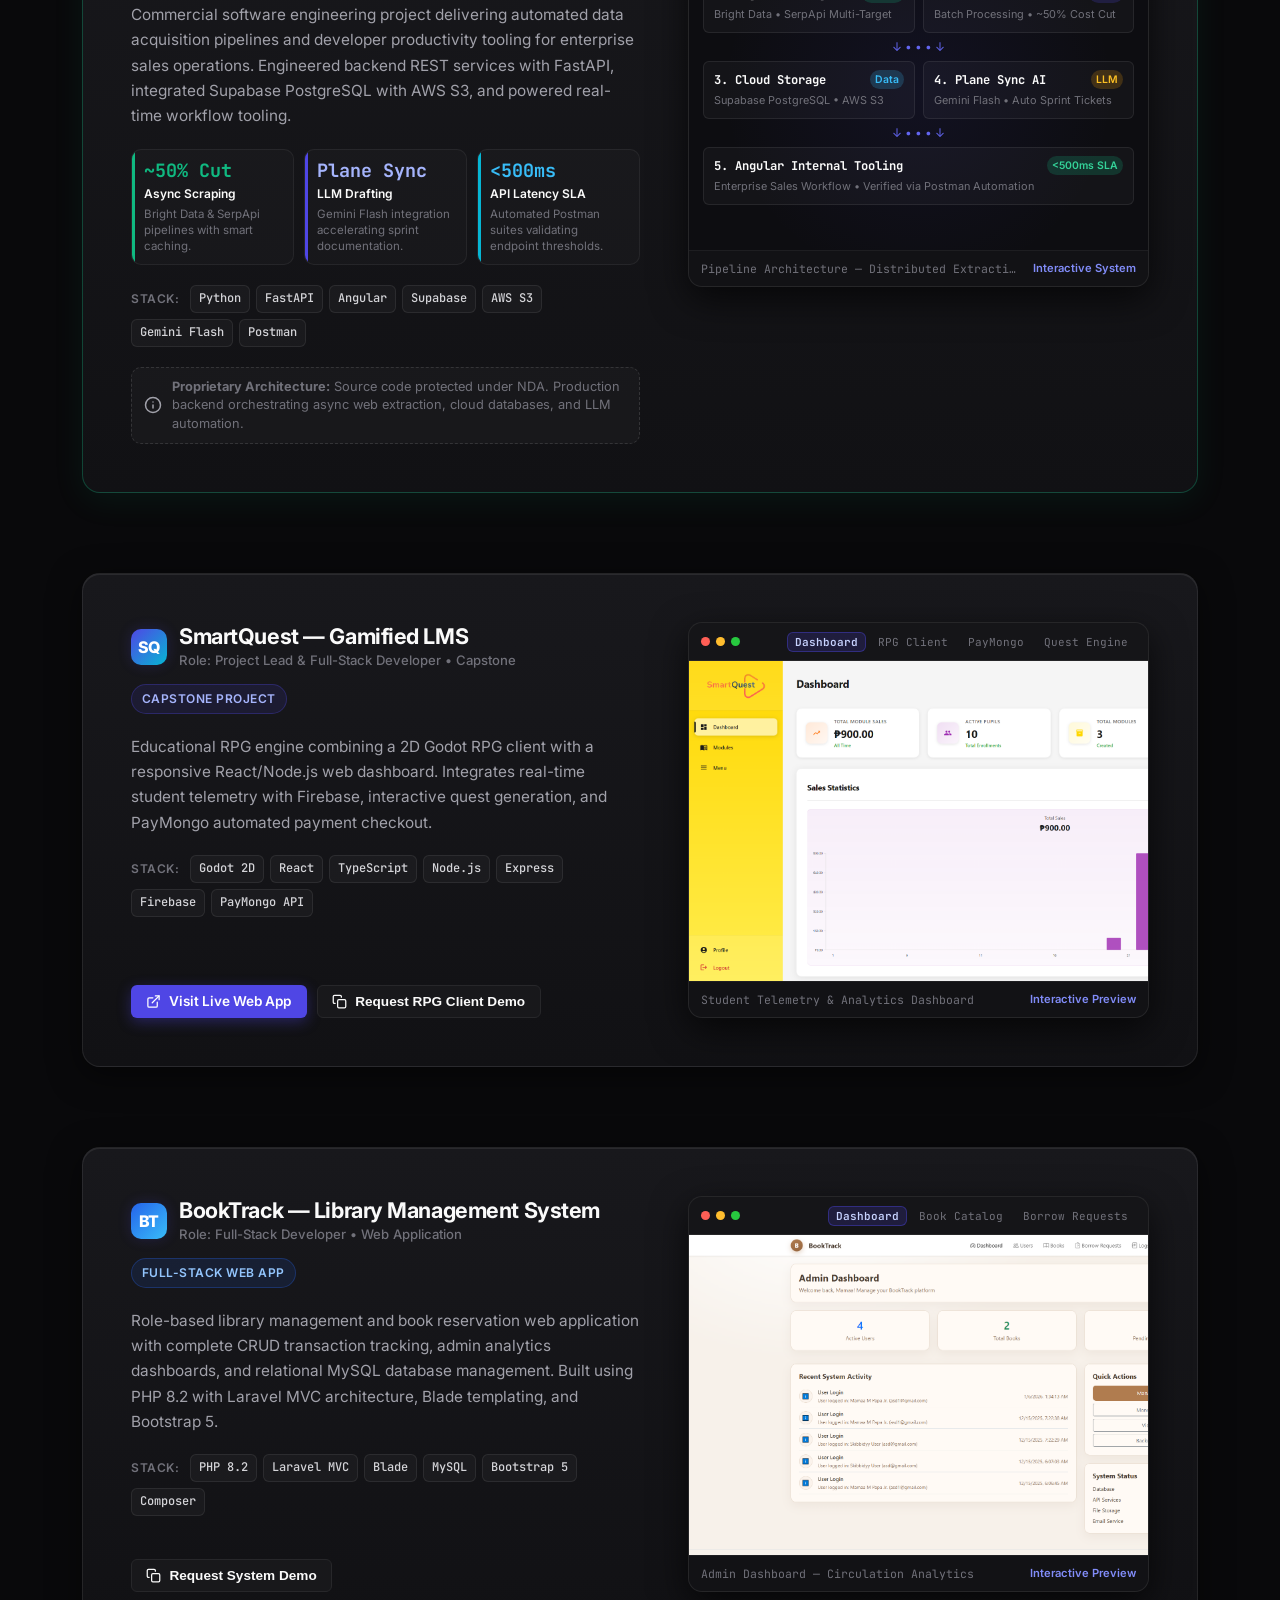
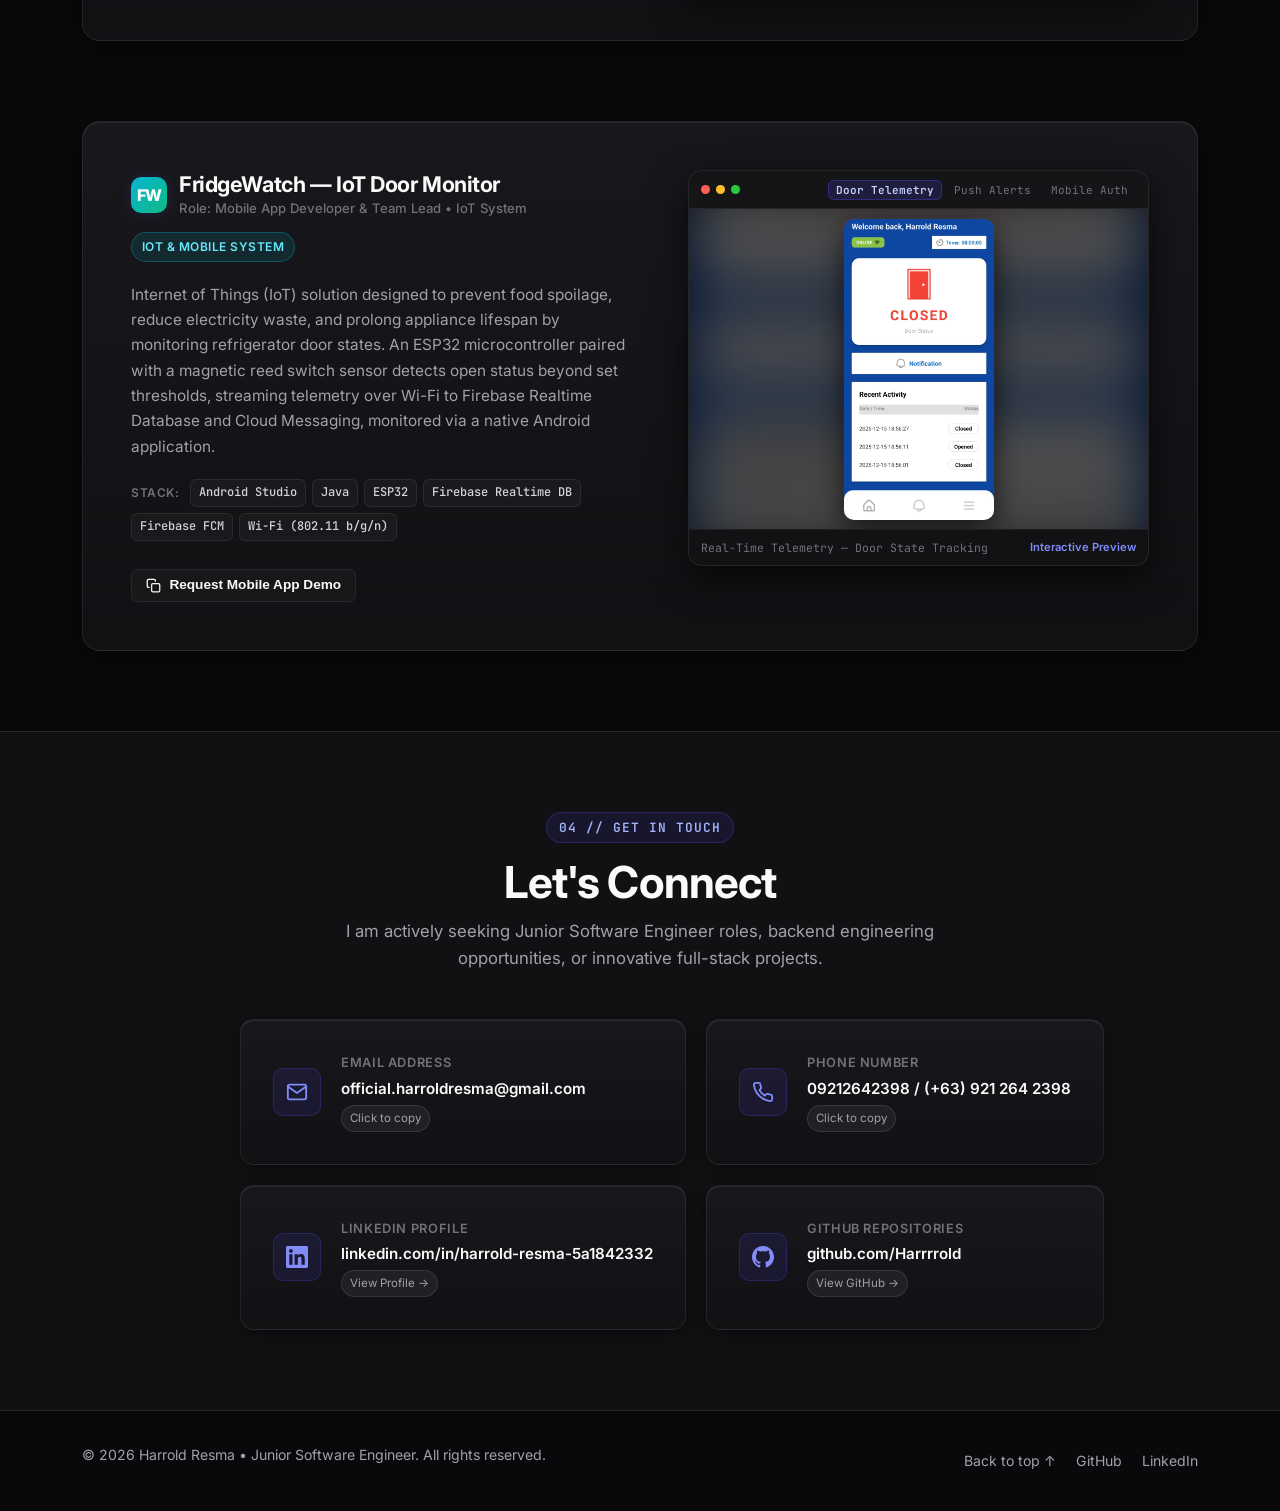
==== commit 88c68a3d: "adhoc: ui adjustment and unifromation on project buttons and preventing cut-offs" ====
--- a/index.html
+++ b/index.html
@@ -1,23 +1,29 @@
 <!DOCTYPE html>
 <html lang="en">
+
 <head>
     <meta charset="UTF-8">
     <meta name="viewport" content="width=device-width, initial-scale=1.0">
     <title>Harrold Resma | Junior Software Engineer</title>
-    <meta name="description" content="Portfolio of Harrold Resma - Junior Software Engineer specializing in resilient REST APIs, modern web frontends, and automated data pipelines. BS IT graduate from University of Cebu.">
+    <meta name="description"
+        content="Portfolio of Harrold Resma - Junior Software Engineer specializing in resilient REST APIs, modern web frontends, and automated data pipelines. BS IT graduate from University of Cebu.">
     <meta name="author" content="Harrold Resma">
     <meta property="og:title" content="Harrold Resma | Junior Software Engineer">
-    <meta property="og:description" content="Building resilient REST APIs, modern web frontends, and automated data pipelines.">
+    <meta property="og:description"
+        content="Building resilient REST APIs, modern web frontends, and automated data pipelines.">
     <meta property="og:type" content="website">
 
     <!-- Google Fonts: Inter & JetBrains Mono -->
     <link rel="preconnect" href="https://fonts.googleapis.com">
     <link rel="preconnect" href="https://fonts.gstatic.com" crossorigin>
-    <link href="https://fonts.googleapis.com/css2?family=Inter:wght@300;400;500;600;700;800&family=JetBrains+Mono:wght@400;500;600&display=swap" rel="stylesheet">
+    <link
+        href="https://fonts.googleapis.com/css2?family=Inter:wght@300;400;500;600;700;800&family=JetBrains+Mono:wght@400;500;600&display=swap"
+        rel="stylesheet">
 
     <!-- Stylesheet -->
     <link rel="stylesheet" href="styles/global.css">
 </head>
+
 <body>
 
     <!-- Sticky Navigation Bar -->
@@ -41,7 +47,7 @@
                 <li>
                     <a href="Resume/Harrold_Resma_Resume.pdf" download="Harrold_Resma_Resume.pdf" class="nav-cta">
                         <svg width="16" height="16" viewBox="0 0 24 24" fill="currentColor">
-                            <path d="M19 9h-4V3H9v6H5l7 7 7-7zM5 18v2h14v-2H5z"/>
+                            <path d="M19 9h-4V3H9v6H5l7 7 7-7zM5 18v2h14v-2H5z" />
                         </svg>
                         Resume
                     </a>
@@ -63,7 +69,8 @@
                 <div class="hero-text">
                     <div class="role-pill">
                         <span class="role-pill-icon">
-                            <svg width="16" height="16" viewBox="0 0 24 24" fill="none" stroke="currentColor" stroke-width="2" stroke-linecap="round" stroke-linejoin="round">
+                            <svg width="16" height="16" viewBox="0 0 24 24" fill="none" stroke="currentColor"
+                                stroke-width="2" stroke-linecap="round" stroke-linejoin="round">
                                 <polyline points="16 18 22 12 16 6"></polyline>
                                 <polyline points="8 6 2 12 8 18"></polyline>
                             </svg>
@@ -78,20 +85,24 @@
                     <div class="hero-subtitle-role">Junior Software Engineer</div>
 
                     <p class="hero-description">
-                        Building resilient REST APIs, modern web frontends, and automated data pipelines. BS Information Technology graduate from the University of Cebu.
+                        Building resilient REST APIs, modern web frontends, and automated data pipelines. BS Information
+                        Technology graduate from the University of Cebu.
                     </p>
 
                     <div class="hero-buttons">
                         <a href="#projects" class="btn btn-primary" id="hero-view-projects">
-                            <svg width="18" height="18" viewBox="0 0 24 24" fill="none" stroke="currentColor" stroke-width="2" stroke-linecap="round" stroke-linejoin="round">
+                            <svg width="18" height="18" viewBox="0 0 24 24" fill="none" stroke="currentColor"
+                                stroke-width="2" stroke-linecap="round" stroke-linejoin="round">
                                 <path d="M2 3h6a4 4 0 0 1 4 4v14a3 3 0 0 0-3-3H2z"></path>
                                 <path d="M22 3h-6a4 4 0 0 0-4 4v14a3 3 0 0 1 3-3h7z"></path>
                             </svg>
                             View Projects
                         </a>
 
-                        <a href="Resume/Harrold_Resma_Resume.pdf" download="Harrold_Resma_Resume.pdf" class="btn btn-secondary" id="hero-download-resume">
-                            <svg width="18" height="18" viewBox="0 0 24 24" fill="none" stroke="currentColor" stroke-width="2" stroke-linecap="round" stroke-linejoin="round">
+                        <a href="Resume/Harrold_Resma_Resume.pdf" download="Harrold_Resma_Resume.pdf"
+                            class="btn btn-secondary" id="hero-download-resume">
+                            <svg width="18" height="18" viewBox="0 0 24 24" fill="none" stroke="currentColor"
+                                stroke-width="2" stroke-linecap="round" stroke-linejoin="round">
                                 <path d="M21 15v4a2 2 0 0 1-2 2H5a2 2 0 0 1-2-2v-4"></path>
                                 <polyline points="7 10 12 15 17 10"></polyline>
                                 <line x1="12" y1="15" x2="12" y2="3"></line>
@@ -102,19 +113,25 @@
 
                     <div class="hero-socials">
                         <span class="social-label">Connect:</span>
-                        <a href="https://www.linkedin.com/in/harrold-resma-5a1842332" target="_blank" rel="noopener noreferrer" class="social-link" aria-label="LinkedIn Profile">
+                        <a href="https://www.linkedin.com/in/harrold-resma-5a1842332" target="_blank"
+                            rel="noopener noreferrer" class="social-link" aria-label="LinkedIn Profile">
                             <svg width="20" height="20" viewBox="0 0 24 24" fill="currentColor">
-                                <path d="M20.447 20.452h-3.554v-5.569c0-1.328-.027-3.037-1.852-3.037-1.853 0-2.136 1.445-2.136 2.939v5.667H9.351V9h3.414v1.561h.046c.477-.9 1.637-1.85 3.37-1.85 3.601 0 4.267 2.37 4.267 5.455v6.286zM5.337 7.433c-1.144 0-2.063-.926-2.063-2.065 0-1.138.92-2.063 2.063-2.063 1.14 0 2.064.925 2.064 2.063 0 1.139-.925 2.065-2.064 2.065zm1.782 13.019H3.555V9h3.564v11.452zM22.225 0H1.771C.792 0 0 .774 0 1.729v20.542C0 23.227.792 24 1.771 24h20.451C23.2 24 24 23.227 24 22.271V1.729C24 .774 23.2 0 22.222 0h.003z"/>
+                                <path
+                                    d="M20.447 20.452h-3.554v-5.569c0-1.328-.027-3.037-1.852-3.037-1.853 0-2.136 1.445-2.136 2.939v5.667H9.351V9h3.414v1.561h.046c.477-.9 1.637-1.85 3.37-1.85 3.601 0 4.267 2.37 4.267 5.455v6.286zM5.337 7.433c-1.144 0-2.063-.926-2.063-2.065 0-1.138.92-2.063 2.063-2.063 1.14 0 2.064.925 2.064 2.063 0 1.139-.925 2.065-2.064 2.065zm1.782 13.019H3.555V9h3.564v11.452zM22.225 0H1.771C.792 0 0 .774 0 1.729v20.542C0 23.227.792 24 1.771 24h20.451C23.2 24 24 23.227 24 22.271V1.729C24 .774 23.2 0 22.222 0h.003z" />
                             </svg>
                         </a>
-                        <a href="https://github.com/Harrrrold" target="_blank" rel="noopener noreferrer" class="social-link" aria-label="GitHub Profile">
+                        <a href="https://github.com/Harrrrold" target="_blank" rel="noopener noreferrer"
+                            class="social-link" aria-label="GitHub Profile">
                             <svg width="20" height="20" viewBox="0 0 24 24" fill="currentColor">
-                                <path d="M12 0c-6.626 0-12 5.373-12 12 0 5.302 3.438 9.8 8.207 11.387.599.111.793-.261.793-.577v-2.234c-3.338.726-4.033-1.416-4.033-1.416-.546-1.387-1.333-1.756-1.333-1.756-1.089-.745.083-.729.083-.729 1.205.084 1.839 1.237 1.839 1.237 1.07 1.834 2.807 1.304 3.492.997.107-.775.418-1.305.762-1.604-2.665-.305-5.467-1.334-5.467-5.931 0-1.311.469-2.381 1.236-3.221-.124-.303-.535-1.524.117-3.176 0 0 1.008-.322 3.301 1.23.957-.266 1.983-.399 3.003-.404 1.02.005 2.047.138 3.006.404 2.291-1.552 3.297-1.23 3.297-1.23.653 1.653.242 2.874.118 3.176.77.84 1.235 1.911 1.235 3.221 0 4.609-2.807 5.624-5.479 5.921.43.372.823 1.102.823 2.222v3.293c0 .319.192.694.801.576 4.765-1.589 8.199-6.086 8.199-11.386 0-6.627-5.373-12-12-12z"/>
+                                <path
+                                    d="M12 0c-6.626 0-12 5.373-12 12 0 5.302 3.438 9.8 8.207 11.387.599.111.793-.261.793-.577v-2.234c-3.338.726-4.033-1.416-4.033-1.416-.546-1.387-1.333-1.756-1.333-1.756-1.089-.745.083-.729.083-.729 1.205.084 1.839 1.237 1.839 1.237 1.07 1.834 2.807 1.304 3.492.997.107-.775.418-1.305.762-1.604-2.665-.305-5.467-1.334-5.467-5.931 0-1.311.469-2.381 1.236-3.221-.124-.303-.535-1.524.117-3.176 0 0 1.008-.322 3.301 1.23.957-.266 1.983-.399 3.003-.404 1.02.005 2.047.138 3.006.404 2.291-1.552 3.297-1.23 3.297-1.23.653 1.653.242 2.874.118 3.176.77.84 1.235 1.911 1.235 3.221 0 4.609-2.807 5.624-5.479 5.921.43.372.823 1.102.823 2.222v3.293c0 .319.192.694.801.576 4.765-1.589 8.199-6.086 8.199-11.386 0-6.627-5.373-12-12-12z" />
                             </svg>
                         </a>
                         <a href="#contact" class="social-link" aria-label="Email Contact">
-                            <svg width="20" height="20" viewBox="0 0 24 24" fill="none" stroke="currentColor" stroke-width="2" stroke-linecap="round" stroke-linejoin="round">
-                                <path d="M4 4h16c1.1 0 2 .9 2 2v12c0 1.1-.9 2-2 2H4c-1.1 0-2-.9-2-2V6c0-1.1.9-2 2-2z"></path>
+                            <svg width="20" height="20" viewBox="0 0 24 24" fill="none" stroke="currentColor"
+                                stroke-width="2" stroke-linecap="round" stroke-linejoin="round">
+                                <path d="M4 4h16c1.1 0 2 .9 2 2v12c0 1.1-.9 2-2 2H4c-1.1 0-2-.9-2-2V6c0-1.1.9-2 2-2z">
+                                </path>
                                 <polyline points="22,6 12,13 2,6"></polyline>
                             </svg>
                         </a>
@@ -125,10 +142,12 @@
                     <div class="avatar-wrapper">
                         <div class="avatar-backdrop"></div>
                         <div class="avatar-ring"></div>
-                        <img src="assets/Harrold Profile Transparent.png" alt="Harrold Resma - Junior Software Engineer" class="profile-picture">
+                        <img src="assets/Harrold Profile Transparent.png" alt="Harrold Resma - Junior Software Engineer"
+                            class="profile-picture">
                         <div class="avatar-floating-card">
                             <span class="floating-icon">
-                                <svg width="18" height="18" viewBox="0 0 24 24" fill="none" stroke="currentColor" stroke-width="2.5" stroke-linecap="round" stroke-linejoin="round">
+                                <svg width="18" height="18" viewBox="0 0 24 24" fill="none" stroke="currentColor"
+                                    stroke-width="2.5" stroke-linecap="round" stroke-linejoin="round">
                                     <polyline points="20 6 9 17 4 12"></polyline>
                                 </svg>
                             </span>
@@ -147,7 +166,7 @@
     <section id="about" class="about">
         <div class="container">
             <div class="section-header">
-                <span class="section-tag">Background</span>
+                <span class="section-tag">01 // Background</span>
                 <h2 class="section-title">About Me</h2>
                 <p class="section-subtitle">
                     Engineering scalable backend architectures, clean API interfaces, and resilient web experiences.
@@ -158,20 +177,28 @@
                 <div class="about-story">
                     <h3>Engineering Mindset & Background</h3>
                     <p>
-                        I am a <strong>Junior Software Engineer</strong> and a <strong>BS Information Technology graduate from the University of Cebu - Banilad Campus</strong>. 
+                        I am a <strong>Junior Software Engineer</strong> and a <strong>BS Information Technology
+                            graduate from the University of Cebu - Banilad Campus</strong>.
                         My journey bridges commercial software engineering and full-stack system development.
                     </p>
                     <p>
-                        During my software engineering internship at <strong>N-Compass TV</strong>, I engineered automated web data pipelines using Python, FastAPI, and async workers, directly optimizing infrastructure costs and cutting third-party scraping expenses by approximately 50%. I have hands-on experience designing robust relational databases with PostgreSQL/Supabase, integrating LLM productivity tooling (Gemini Flash), and enforcing strict integration test suites with Postman.
+                        During my software engineering internship at <strong>N-Compass TV</strong>, I engineered
+                        automated web data pipelines using Python, FastAPI, and async workers, directly optimizing
+                        infrastructure costs and cutting third-party scraping expenses by approximately 50%. I have
+                        hands-on experience designing robust relational databases with PostgreSQL/Supabase, integrating
+                        LLM productivity tooling (Gemini Flash), and enforcing strict integration test suites with
+                        Postman.
                     </p>
                     <p>
-                        I focus on writing clean, maintainable code, architecting reliable RESTful interfaces, and building responsive client applications with TypeScript, React, and Angular.
+                        I focus on writing clean, maintainable code, architecting reliable RESTful interfaces, and
+                        building responsive client applications with TypeScript, React, and Angular.
                     </p>
 
                     <div class="about-highlights">
                         <div class="about-highlight-item">
                             <span class="highlight-icon">
-                                <svg width="18" height="18" viewBox="0 0 24 24" fill="none" stroke="currentColor" stroke-width="2" stroke-linecap="round" stroke-linejoin="round">
+                                <svg width="18" height="18" viewBox="0 0 24 24" fill="none" stroke="currentColor"
+                                    stroke-width="2" stroke-linecap="round" stroke-linejoin="round">
                                     <polyline points="20 6 9 17 4 12"></polyline>
                                 </svg>
                             </span>
@@ -183,7 +210,8 @@
 
                         <div class="about-highlight-item">
                             <span class="highlight-icon">
-                                <svg width="18" height="18" viewBox="0 0 24 24" fill="none" stroke="currentColor" stroke-width="2" stroke-linecap="round" stroke-linejoin="round">
+                                <svg width="18" height="18" viewBox="0 0 24 24" fill="none" stroke="currentColor"
+                                    stroke-width="2" stroke-linecap="round" stroke-linejoin="round">
                                     <polyline points="20 6 9 17 4 12"></polyline>
                                 </svg>
                             </span>
@@ -195,7 +223,8 @@
 
                         <div class="about-highlight-item">
                             <span class="highlight-icon">
-                                <svg width="18" height="18" viewBox="0 0 24 24" fill="none" stroke="currentColor" stroke-width="2" stroke-linecap="round" stroke-linejoin="round">
+                                <svg width="18" height="18" viewBox="0 0 24 24" fill="none" stroke="currentColor"
+                                    stroke-width="2" stroke-linecap="round" stroke-linejoin="round">
                                     <polyline points="20 6 9 17 4 12"></polyline>
                                 </svg>
                             </span>
@@ -207,7 +236,8 @@
 
                         <div class="about-highlight-item">
                             <span class="highlight-icon">
-                                <svg width="18" height="18" viewBox="0 0 24 24" fill="none" stroke="currentColor" stroke-width="2" stroke-linecap="round" stroke-linejoin="round">
+                                <svg width="18" height="18" viewBox="0 0 24 24" fill="none" stroke="currentColor"
+                                    stroke-width="2" stroke-linecap="round" stroke-linejoin="round">
                                     <polyline points="20 6 9 17 4 12"></polyline>
                                 </svg>
                             </span>
@@ -222,7 +252,8 @@
                 <div class="info-cards">
                     <div class="info-card">
                         <div class="info-card-icon">
-                            <svg width="20" height="20" viewBox="0 0 24 24" fill="none" stroke="currentColor" stroke-width="2" stroke-linecap="round" stroke-linejoin="round">
+                            <svg width="20" height="20" viewBox="0 0 24 24" fill="none" stroke="currentColor"
+                                stroke-width="2" stroke-linecap="round" stroke-linejoin="round">
                                 <path d="M22 10v6M2 10l10-5 10 5-10 5z"></path>
                                 <path d="M6 12v5c3 3 9 3 12 0v-5"></path>
                             </svg>
@@ -230,13 +261,15 @@
                         <div class="info-card-meta">
                             <div class="info-card-label">Education & Degree</div>
                             <div class="info-card-value">BS in Information Technology</div>
-                            <div style="font-size: 0.8rem; color: var(--text-muted); margin-top: 2px;">University of Cebu - Banilad Campus (Graduate)</div>
+                            <div style="font-size: 0.8rem; color: var(--text-muted); margin-top: 2px;">University of
+                                Cebu - Banilad Campus (Graduate)</div>
                         </div>
                     </div>
 
                     <div class="info-card">
                         <div class="info-card-icon">
-                            <svg width="20" height="20" viewBox="0 0 24 24" fill="none" stroke="currentColor" stroke-width="2" stroke-linecap="round" stroke-linejoin="round">
+                            <svg width="20" height="20" viewBox="0 0 24 24" fill="none" stroke="currentColor"
+                                stroke-width="2" stroke-linecap="round" stroke-linejoin="round">
                                 <rect x="2" y="7" width="20" height="14" rx="2" ry="2"></rect>
                                 <path d="M16 21V5a2 2 0 0 0-2-2h-4a2 2 0 0 0-2 2v16"></path>
                             </svg>
@@ -244,13 +277,15 @@
                         <div class="info-card-meta">
                             <div class="info-card-label">Recent Commercial Experience</div>
                             <div class="info-card-value">Software Engineer Intern</div>
-                            <div style="font-size: 0.8rem; color: var(--text-muted); margin-top: 2px;">N-Compass TV (Lead Intelligence & Internal Tooling)</div>
+                            <div style="font-size: 0.8rem; color: var(--text-muted); margin-top: 2px;">N-Compass TV
+                                (Lead Intelligence & Internal Tooling)</div>
                         </div>
                     </div>
 
                     <div class="info-card">
                         <div class="info-card-icon">
-                            <svg width="20" height="20" viewBox="0 0 24 24" fill="none" stroke="currentColor" stroke-width="2" stroke-linecap="round" stroke-linejoin="round">
+                            <svg width="20" height="20" viewBox="0 0 24 24" fill="none" stroke="currentColor"
+                                stroke-width="2" stroke-linecap="round" stroke-linejoin="round">
                                 <path d="M21 10c0 7-9 13-9 13s-9-6-9-13a9 9 0 0 1 18 0z"></path>
                                 <circle cx="12" cy="10" r="3"></circle>
                             </svg>
@@ -258,21 +293,26 @@
                         <div class="info-card-meta">
                             <div class="info-card-label">Location</div>
                             <div class="info-card-value">Mandaue City, Cebu, Philippines</div>
-                            <div style="font-size: 0.8rem; color: var(--text-muted); margin-top: 2px;">Open to remote & on-site software engineering roles</div>
+                            <div style="font-size: 0.8rem; color: var(--text-muted); margin-top: 2px;">Open to remote &
+                                on-site software engineering roles</div>
                         </div>
                     </div>
 
                     <div class="info-card">
                         <div class="info-card-icon">
-                            <svg width="20" height="20" viewBox="0 0 24 24" fill="none" stroke="currentColor" stroke-width="2" stroke-linecap="round" stroke-linejoin="round">
-                                <path d="M4 4h16c1.1 0 2 .9 2 2v12c0 1.1-.9 2-2 2H4c-1.1 0-2-.9-2-2V6c0-1.1.9-2 2-2z"></path>
+                            <svg width="20" height="20" viewBox="0 0 24 24" fill="none" stroke="currentColor"
+                                stroke-width="2" stroke-linecap="round" stroke-linejoin="round">
+                                <path d="M4 4h16c1.1 0 2 .9 2 2v12c0 1.1-.9 2-2 2H4c-1.1 0-2-.9-2-2V6c0-1.1.9-2 2-2z">
+                                </path>
                                 <polyline points="22,6 12,13 2,6"></polyline>
                             </svg>
                         </div>
                         <div class="info-card-meta">
                             <div class="info-card-label">Direct Contact</div>
-                            <div class="info-card-value" style="font-size: 0.9rem;">official.harroldresma@gmail.com</div>
-                            <div style="font-size: 0.8rem; color: var(--text-muted); margin-top: 2px;">+63 921 264 2398</div>
+                            <div class="info-card-value" style="font-size: 0.9rem;">official.harroldresma@gmail.com
+                            </div>
+                            <div style="font-size: 0.8rem; color: var(--text-muted); margin-top: 2px;">+63 921 264 2398
+                            </div>
                         </div>
                     </div>
                 </div>
@@ -284,10 +324,11 @@
     <section id="skills" class="skills">
         <div class="container">
             <div class="section-header">
-                <span class="section-tag">Tech Stack</span>
+                <span class="section-tag">02 // Tech Stack</span>
                 <h2 class="section-title">Categorized Skills</h2>
                 <p class="section-subtitle">
-                    Modern tooling and technologies utilized across backend services, frontend frameworks, and cloud data systems.
+                    Modern tooling and technologies utilized across backend services, frontend frameworks, and cloud
+                    data systems.
                 </p>
             </div>
 
@@ -296,7 +337,8 @@
                 <div class="skill-category-card">
                     <div class="skill-card-header">
                         <div class="skill-icon-wrapper">
-                            <svg width="20" height="20" viewBox="0 0 24 24" fill="none" stroke="currentColor" stroke-width="2" stroke-linecap="round" stroke-linejoin="round">
+                            <svg width="20" height="20" viewBox="0 0 24 24" fill="none" stroke="currentColor"
+                                stroke-width="2" stroke-linecap="round" stroke-linejoin="round">
                                 <polyline points="16 18 22 12 16 6"></polyline>
                                 <polyline points="8 6 2 12 8 18"></polyline>
                             </svg>
@@ -323,7 +365,8 @@
                 <div class="skill-category-card">
                     <div class="skill-card-header">
                         <div class="skill-icon-wrapper">
-                            <svg width="20" height="20" viewBox="0 0 24 24" fill="none" stroke="currentColor" stroke-width="2" stroke-linecap="round" stroke-linejoin="round">
+                            <svg width="20" height="20" viewBox="0 0 24 24" fill="none" stroke="currentColor"
+                                stroke-width="2" stroke-linecap="round" stroke-linejoin="round">
                                 <ellipse cx="12" cy="5" rx="9" ry="3"></ellipse>
                                 <path d="M21 12c0 1.66-4 3-9 3s-9-1.34-9-3"></path>
                                 <path d="M3 5v14c0 1.66 4 3 9 3s9-1.34 9-3V5"></path>
@@ -332,13 +375,19 @@
                         <h3 class="skill-card-title">Databases & Infrastructure</h3>
                     </div>
                     <div class="skill-chips">
-                        <span class="skill-badge"><span class="badge-dot" style="background: #3b82f6;"></span>PostgreSQL (Supabase)</span>
-                        <span class="skill-badge"><span class="badge-dot" style="background: #3b82f6;"></span>MySQL</span>
-                        <span class="skill-badge"><span class="badge-dot" style="background: #3b82f6;"></span>MongoDB</span>
-                        <span class="skill-badge"><span class="badge-dot" style="background: #3b82f6;"></span>AWS S3</span>
-                        <span class="skill-badge"><span class="badge-dot" style="background: #3b82f6;"></span>Docker</span>
+                        <span class="skill-badge"><span class="badge-dot" style="background: #3b82f6;"></span>PostgreSQL
+                            (Supabase)</span>
+                        <span class="skill-badge"><span class="badge-dot"
+                                style="background: #3b82f6;"></span>MySQL</span>
+                        <span class="skill-badge"><span class="badge-dot"
+                                style="background: #3b82f6;"></span>MongoDB</span>
+                        <span class="skill-badge"><span class="badge-dot" style="background: #3b82f6;"></span>AWS
+                            S3</span>
+                        <span class="skill-badge"><span class="badge-dot"
+                                style="background: #3b82f6;"></span>Docker</span>
                         <span class="skill-badge"><span class="badge-dot" style="background: #3b82f6;"></span>Git</span>
-                        <span class="skill-badge"><span class="badge-dot" style="background: #3b82f6;"></span>GitHub</span>
+                        <span class="skill-badge"><span class="badge-dot"
+                                style="background: #3b82f6;"></span>GitHub</span>
                     </div>
                 </div>
 
@@ -346,179 +395,350 @@
                 <div class="skill-category-card">
                     <div class="skill-card-header">
                         <div class="skill-icon-wrapper">
-                            <svg width="20" height="20" viewBox="0 0 24 24" fill="none" stroke="currentColor" stroke-width="2" stroke-linecap="round" stroke-linejoin="round">
-                                <path d="M14.7 6.3a1 1 0 0 0 0 1.4l1.6 1.6a1 1 0 0 0 1.4 0l3.77-3.77a6 6 0 0 1-7.94 7.94l-6.91 6.91a2.12 2.12 0 0 1-3-3l6.91-6.91a6 6 0 0 1 7.94-7.94l-3.76 3.76z"></path>
+                            <svg width="20" height="20" viewBox="0 0 24 24" fill="none" stroke="currentColor"
+                                stroke-width="2" stroke-linecap="round" stroke-linejoin="round">
+                                <path
+                                    d="M14.7 6.3a1 1 0 0 0 0 1.4l1.6 1.6a1 1 0 0 0 1.4 0l3.77-3.77a6 6 0 0 1-7.94 7.94l-6.91 6.91a2.12 2.12 0 0 1-3-3l6.91-6.91a6 6 0 0 1 7.94-7.94l-3.76 3.76z">
+                                </path>
                             </svg>
                         </div>
                         <h3 class="skill-card-title">Testing & Developer Tools</h3>
                     </div>
                     <div class="skill-chips">
-                        <span class="skill-badge"><span class="badge-dot" style="background: #10b981;"></span>Postman (Automated API Testing)</span>
-                        <span class="skill-badge"><span class="badge-dot" style="background: #10b981;"></span>Swagger / OpenAPI</span>
-                        <span class="skill-badge"><span class="badge-dot" style="background: #10b981;"></span>Streamlit</span>
-                        <span class="skill-badge"><span class="badge-dot" style="background: #10b981;"></span>Bright Data</span>
-                        <span class="skill-badge"><span class="badge-dot" style="background: #10b981;"></span>SerpApi</span>
-                        <span class="skill-badge"><span class="badge-dot" style="background: #10b981;"></span>Figma</span>
+                        <span class="skill-badge"><span class="badge-dot" style="background: #10b981;"></span>Postman
+                            (Automated API Testing)</span>
+                        <span class="skill-badge"><span class="badge-dot" style="background: #10b981;"></span>Swagger /
+                            OpenAPI</span>
+                        <span class="skill-badge"><span class="badge-dot"
+                                style="background: #10b981;"></span>Streamlit</span>
+                        <span class="skill-badge"><span class="badge-dot" style="background: #10b981;"></span>Bright
+                            Data</span>
+                        <span class="skill-badge"><span class="badge-dot"
+                                style="background: #10b981;"></span>SerpApi</span>
+                        <span class="skill-badge"><span class="badge-dot"
+                                style="background: #10b981;"></span>Figma</span>
                     </div>
                 </div>
             </div>
         </div>
     </section>
 
-    <!-- Projects Section (3 Core Systems) -->
+    <!-- Projects Section (4 Core Systems) -->
     <section id="projects" class="projects">
         <div class="container">
             <div class="section-header">
-                <span class="section-tag">Core Systems</span>
+                <span class="section-tag">03 // Core Systems</span>
                 <h2 class="section-title">Featured Projects</h2>
                 <p class="section-subtitle">
-                    Production systems showcasing commercial API pipelines, full-stack architectures, and robust web applications.
+                    Production systems showcasing commercial API pipelines, full-stack architectures, and robust web
+                    applications.
                 </p>
             </div>
 
             <div class="projects-wrapper">
                 <!-- Project 1: B2B Lead Intelligence & Internal Tooling (N-Compass TV) -->
                 <article class="project-card featured-enterprise">
-                    <div class="project-header-bar">
-                        <div class="project-branding">
-                            <img src="assets/n-compass logo.jpg" alt="N-Compass TV Logo" class="project-logo-thumb">
-                            <div class="project-header-titles">
-                                <h3 class="project-title">B2B Lead Intelligence & Internal Tooling</h3>
-                                <div class="project-role-tag">N-Compass TV &bull; Role: Software Engineer Intern (Commercial)</div>
-                            </div>
-                        </div>
-                        <span class="project-badge-pill badge-enterprise">
-                            <svg width="14" height="14" viewBox="0 0 24 24" fill="none" stroke="currentColor" stroke-width="2.5" stroke-linecap="round" stroke-linejoin="round">
-                                <rect x="3" y="11" width="18" height="11" rx="2" ry="2"></rect>
-                                <path d="M7 11V7a5 5 0 0 1 10 0v4"></path>
-                            </svg>
-                            Enterprise Production — Proprietary Code
-                        </span>
-                    </div>
-
-                    <div class="project-body">
-                        <p class="project-summary-lead">
-                            Commercial software engineering project delivering automated data acquisition pipelines and developer productivity tooling for enterprise sales operations. Engineered backend REST services with FastAPI, integrated Supabase PostgreSQL with AWS S3 storage, and powered real-time team workflow tooling.
-                        </p>
-
-                        <!-- Tech Stack Bar -->
-                        <div class="project-tech-bar">
-                            <span class="tech-bar-label">Stack:</span>
-                            <span class="tech-pill">Python</span>
-                            <span class="tech-pill">FastAPI</span>
-                            <span class="tech-pill">Angular</span>
-                            <span class="tech-pill">PostgreSQL (Supabase)</span>
-                            <span class="tech-pill">AWS S3</span>
-                            <span class="tech-pill">Postman</span>
-                            <span class="tech-pill">Gemini Flash</span>
-                        </div>
-
-                        <!-- Key Metrics & Engineering Achievements Grid -->
-                        <div class="metrics-grid">
-                            <div class="metric-card">
-                                <div class="metric-stat metric-stat-accent">~50% <span style="font-size: 0.9rem; font-weight: normal; color: var(--text-secondary);">Cost Cut</span></div>
-                                <div class="metric-title">Async Scraping Pipelines</div>
-                                <p class="metric-desc">Engineered resilient, asynchronous data scraping pipelines using Bright Data & SerpApi, cutting API operating costs by ~50% through batching and smart caching.</p>
-                            </div>
-
-                            <div class="metric-card">
-                                <div class="metric-stat" style="color: #818cf8;">Plane Sync <span style="font-size: 0.9rem; font-weight: normal; color: var(--text-secondary);">Tool</span></div>
-                                <div class="metric-title">LLM Ticket Drafting</div>
-                                <p class="metric-desc">Developed Plane Sync, an internal dev productivity tool with LLM ticket drafting via Gemini Flash to accelerate sprint planning and issue documentation.</p>
-                            </div>
-
-                            <div class="metric-card">
-                                <div class="metric-stat" style="color: #38bdf8;">&lt;500ms <span style="font-size: 0.9rem; font-weight: normal; color: var(--text-secondary);">SLA</span></div>
-                                <div class="metric-title">Automated API Integration Suites</div>
-                                <p class="metric-desc">Authored comprehensive automated Postman API integration test suites enforcing strict &lt;500ms response time validations across all core REST endpoints.</p>
-                            </div>
-                        </div>
-
-                        <div class="proprietary-banner">
-                            <svg width="20" height="20" viewBox="0 0 24 24" fill="none" stroke="currentColor" stroke-width="2" stroke-linecap="round" stroke-linejoin="round">
-                                <circle cx="12" cy="12" r="10"></circle>
-                                <line x1="12" y1="16" x2="12" y2="12"></line>
-                                <line x1="12" y1="8" x2="12.01" y2="8"></line>
-                            </svg>
-                            <p><strong>Proprietary Commercial Architecture:</strong> Source code is protected under commercial NDA. Demonstrates enterprise engineering across asynchronous data extraction, prompt engineering with Gemini Flash, and cloud database orchestration.</p>
+                    <div class="project-split-layout">
+                        <!-- Left Column: Story, Metrics & Stack -->
+                        <div class="project-info-col">
+                            <div class="project-header-bar-split">
+                                <div class="project-branding">
+                                    <img src="assets/n-compass logo.jpg" alt="N-Compass TV Logo"
+                                        class="project-logo-thumb">
+                                    <div class="project-header-titles">
+                                        <h3 class="project-title">B2B Lead Intelligence &amp; Internal Tooling</h3>
+                                        <div class="project-role-tag">N-Compass TV &bull; Role: Software Engineer Intern
+                                            (Commercial)</div>
+                                    </div>
+                                </div>
+                                <span class="project-badge-pill badge-enterprise">
+                                    <svg width="13" height="13" viewBox="0 0 24 24" fill="none" stroke="currentColor"
+                                        stroke-width="2.5" stroke-linecap="round" stroke-linejoin="round">
+                                        <rect x="3" y="11" width="18" height="11" rx="2" ry="2"></rect>
+                                        <path d="M7 11V7a5 5 0 0 1 10 0v4"></path>
+                                    </svg>
+                                    Commercial Production
+                                </span>
+                            </div>
+
+                            <p class="project-summary-lead">
+                                Commercial software engineering project delivering automated data acquisition pipelines
+                                and developer productivity tooling for enterprise sales operations. Engineered backend
+                                REST services with FastAPI, integrated Supabase PostgreSQL with AWS S3, and powered
+                                real-time workflow tooling.
+                            </p>
+
+                            <!-- Key Metrics Compact Row -->
+                            <div class="metrics-grid-compact">
+                                <div class="metric-card-compact accent-emerald">
+                                    <div class="metric-stat-compact stat-emerald">~50% Cut</div>
+                                    <div class="metric-title-compact">Async Scraping</div>
+                                    <p class="metric-desc-compact">Bright Data &amp; SerpApi pipelines with smart
+                                        caching.</p>
+                                </div>
+
+                                <div class="metric-card-compact">
+                                    <div class="metric-stat-compact stat-indigo">Plane Sync</div>
+                                    <div class="metric-title-compact">LLM Drafting</div>
+                                    <p class="metric-desc-compact">Gemini Flash integration accelerating sprint
+                                        documentation.</p>
+                                </div>
+
+                                <div class="metric-card-compact accent-cyan">
+                                    <div class="metric-stat-compact stat-cyan">&lt;500ms</div>
+                                    <div class="metric-title-compact">API Latency SLA</div>
+                                    <p class="metric-desc-compact">Automated Postman suites validating endpoint
+                                        thresholds.</p>
+                                </div>
+                            </div>
+
+                            <!-- Tech Stack Bar -->
+                            <div class="project-tech-bar">
+                                <span class="tech-bar-label">Stack:</span>
+                                <span class="tech-pill">Python</span>
+                                <span class="tech-pill">FastAPI</span>
+                                <span class="tech-pill">Angular</span>
+                                <span class="tech-pill">Supabase</span>
+                                <span class="tech-pill">AWS S3</span>
+                                <span class="tech-pill">Gemini Flash</span>
+                                <span class="tech-pill">Postman</span>
+                            </div>
+
+                            <div class="proprietary-banner-compact">
+                                <svg width="18" height="18" viewBox="0 0 24 24" fill="none" stroke="currentColor"
+                                    stroke-width="2" stroke-linecap="round" stroke-linejoin="round">
+                                    <circle cx="12" cy="12" r="10"></circle>
+                                    <line x1="12" y1="16" x2="12" y2="12"></line>
+                                    <line x1="12" y1="8" x2="12.01" y2="8"></line>
+                                </svg>
+                                <p><strong>Proprietary Architecture:</strong> Source code protected under NDA.
+                                    Production backend orchestrating async web extraction, cloud databases, and LLM
+                                    automation.</p>
+                            </div>
+                        </div>
+
+                        <!-- Right Column: Framed Viewport with Architecture & Media Switcher -->
+                        <div class="project-media-col">
+                            <div class="project-frame" id="frame-ncompass">
+                                <div class="frame-header">
+                                    <div class="frame-dots">
+                                        <span class="frame-dot red"></span>
+                                        <span class="frame-dot yellow"></span>
+                                        <span class="frame-dot green"></span>
+                                    </div>
+                                    <div class="frame-tabs">
+                                        <button type="button" class="frame-tab ncompass-tab active"
+                                            data-ncompass-view="arch"
+                                            data-caption="Pipeline Architecture — Distributed Extraction &amp; LLM Sync">Architecture</button>
+                                        <button type="button" class="frame-tab ncompass-tab" data-ncompass-view="logo"
+                                            data-caption="N-Compass TV — Enterprise Media Network Partner">Company &amp;
+                                            Stack</button>
+                                    </div>
+                                </div>
+                                <div class="frame-viewport frame-modal-trigger modal-image" id="ncompass-viewport"
+                                    data-src="assets/n-compass logo.jpg"
+                                    data-alt="N-Compass TV Enterprise Architecture">
+                                    <div class="frame-ambient-bg" id="ncompass-ambient"></div>
+                                    <!-- View 1: Architecture Schematic -->
+                                    <div class="frame-arch-view" id="ncompass-arch-view">
+                                        <div class="arch-flow-diagram">
+                                            <div class="arch-node-row">
+                                                <div class="arch-node">
+                                                    <div class="arch-node-header">
+                                                        <span class="arch-node-title">1. Ingestion Engine</span>
+                                                        <span class="arch-node-tag"
+                                                            style="background: rgba(16, 185, 129, 0.2); color: #34d399;">Async</span>
+                                                    </div>
+                                                    <span class="arch-node-detail">Bright Data &bull; SerpApi
+                                                        Multi-Target</span>
+                                                </div>
+                                                <div class="arch-node">
+                                                    <div class="arch-node-header">
+                                                        <span class="arch-node-title">2. FastAPI Workers</span>
+                                                        <span class="arch-node-tag"
+                                                            style="background: rgba(79, 70, 229, 0.2); color: #a5b4fc;">Core</span>
+                                                    </div>
+                                                    <span class="arch-node-detail">Batch Processing &bull; ~50% Cost
+                                                        Cut</span>
+                                                </div>
+                                            </div>
+                                            <div class="arch-divider-arrow">&darr; &bull; &bull; &bull; &darr;</div>
+                                            <div class="arch-node-row">
+                                                <div class="arch-node">
+                                                    <div class="arch-node-header">
+                                                        <span class="arch-node-title">3. Cloud Storage</span>
+                                                        <span class="arch-node-tag"
+                                                            style="background: rgba(56, 189, 248, 0.2); color: #38bdf8;">Data</span>
+                                                    </div>
+                                                    <span class="arch-node-detail">Supabase PostgreSQL &bull; AWS
+                                                        S3</span>
+                                                </div>
+                                                <div class="arch-node">
+                                                    <div class="arch-node-header">
+                                                        <span class="arch-node-title">4. Plane Sync AI</span>
+                                                        <span class="arch-node-tag"
+                                                            style="background: rgba(245, 158, 11, 0.2); color: #fbbf24;">LLM</span>
+                                                    </div>
+                                                    <span class="arch-node-detail">Gemini Flash &bull; Auto Sprint
+                                                        Tickets</span>
+                                                </div>
+                                            </div>
+                                            <div class="arch-divider-arrow">&darr; &bull; &bull; &bull; &darr;</div>
+                                            <div class="arch-node">
+                                                <div class="arch-node-header">
+                                                    <span class="arch-node-title">5. Angular Internal Tooling</span>
+                                                    <span class="arch-node-tag"
+                                                        style="background: rgba(16, 185, 129, 0.2); color: #34d399;">&lt;500ms
+                                                        SLA</span>
+                                                </div>
+                                                <span class="arch-node-detail">Enterprise Sales Workflow &bull; Verified
+                                                    via Postman Automation</span>
+                                            </div>
+                                        </div>
+                                    </div>
+                                    <!-- View 2: Logo image (initially hidden) -->
+                                    <img src="assets/n-compass logo.jpg" alt="N-Compass TV Logo"
+                                        class="frame-active-img" id="ncompass-logo-view"
+                                        style="display: none; object-position: center;">
+                                    <div class="frame-overlay-hint">
+                                        <svg width="12" height="12" viewBox="0 0 24 24" fill="none"
+                                            stroke="currentColor" stroke-width="2">
+                                            <polyline points="15 3 21 3 21 9"></polyline>
+                                            <polyline points="9 21 3 21 3 15"></polyline>
+                                            <line x1="21" y1="3" x2="14" y2="10"></line>
+                                            <line x1="3" y1="21" x2="10" y2="14"></line>
+                                        </svg>
+                                        Click to expand
+                                    </div>
+                                </div>
+                                <div class="frame-footer">
+                                    <span class="frame-caption-text" id="ncompass-caption">Pipeline Architecture —
+                                        Distributed Extraction &amp; LLM Sync</span>
+                                    <span class="frame-view-badge">Interactive System</span>
+                                </div>
+                            </div>
                         </div>
                     </div>
                 </article>
 
                 <!-- Project 2: SmartQuest — Gamified Learning Management System -->
                 <article class="project-card">
-                    <div class="project-header-bar">
-                        <div class="project-branding">
-                            <div class="brand-badge" style="background: linear-gradient(135deg, #4f46e5, #06b6d4);">SQ</div>
-                            <div class="project-header-titles">
-                                <h3 class="project-title">SmartQuest — Gamified Learning Management System</h3>
-                                <div class="project-role-tag">Role: Project Lead & Full-Stack Developer &bull; Capstone Project</div>
-                            </div>
-                        </div>
-                        <span class="project-badge-pill badge-capstone">Capstone Project</span>
-                    </div>
-
-                    <div class="project-body">
-                        <p class="project-summary-lead">
-                            Cross-platform educational engine combining an interactive 2D RPG client built with Godot Engine and a robust web dashboard built with React, TypeScript, Node.js, and Express. Includes live student metrics tracking, interactive content generation, Firebase real-time sync, and payment gateway processing via PayMongo API.
-                        </p>
-
-                        <!-- Tech Stack Bar -->
-                        <div class="project-tech-bar">
-                            <span class="tech-bar-label">Stack:</span>
-                            <span class="tech-pill">Godot Engine</span>
-                            <span class="tech-pill">React</span>
-                            <span class="tech-pill">TypeScript</span>
-                            <span class="tech-pill">Node.js</span>
-                            <span class="tech-pill">Express</span>
-                            <span class="tech-pill">Firebase</span>
-                            <span class="tech-pill">PayMongo API</span>
-                        </div>
-
-                        <!-- Actions Bar -->
-                        <div class="project-actions">
-                            <a href="https://smartquest-uc.web.app/" target="_blank" rel="noopener noreferrer" class="btn btn-primary btn-sm">
-                                <svg width="16" height="16" viewBox="0 0 24 24" fill="none" stroke="currentColor" stroke-width="2" stroke-linecap="round" stroke-linejoin="round">
-                                    <path d="M18 13v6a2 2 0 0 1-2 2H5a2 2 0 0 1-2-2V8a2 2 0 0 1 2-2h6"></path>
-                                    <polyline points="15 3 21 3 21 9"></polyline>
-                                    <line x1="10" y1="14" x2="21" y2="3"></line>
-                                </svg>
-                                Visit Live Web App
-                            </a>
-
-                            <button type="button" class="btn btn-secondary btn-sm demo-copy-btn" data-copy="official.harroldresma@gmail.com" aria-label="Copy email to request SmartQuest RPG client demo">
-                                <svg width="16" height="16" viewBox="0 0 24 24" fill="none" stroke="currentColor" stroke-width="2" stroke-linecap="round" stroke-linejoin="round">
-                                    <rect x="9" y="9" width="13" height="13" rx="2" ry="2"></rect>
-                                    <path d="M5 15H4a2 2 0 0 1-2-2V4a2 2 0 0 1 2-2h9a2 2 0 0 1 2 2v1"></path>
-                                </svg>
-                                <span class="btn-text">Request RPG Client Demo</span>
-                            </button>
-                        </div>
-
-                        <!-- Gallery / Screenshots -->
-                        <div class="project-gallery-title">Application Screenshots (Click to expand)</div>
-                        <div class="gallery-grid gallery-grid-3">
-                            <div class="gallery-thumb-card modal-image" data-src="assets/smartquestWebDashboard.png" data-alt="SmartQuest Web Dashboard">
-                                <img src="assets/smartquestWebDashboard.png" alt="SmartQuest Web Dashboard" class="gallery-thumb-img" loading="lazy">
-                                <div class="gallery-caption">
-                                    <span>Web Analytics Dashboard</span>
-                                    <svg width="14" height="14" viewBox="0 0 24 24" fill="none" stroke="currentColor" stroke-width="2"><circle cx="11" cy="11" r="8"></circle><line x1="21" y1="21" x2="16.65" y2="16.65"></line><line x1="11" y1="8" x2="11" y2="14"></line><line x1="8" y1="11" x2="14" y2="11"></line></svg>
-                                </div>
-                            </div>
-
-                            <div class="gallery-thumb-card modal-image" data-src="assets/smartquestAppGame.jpg" data-alt="SmartQuest 2D RPG Gameplay">
-                                <img src="assets/smartquestAppGame.jpg" alt="SmartQuest 2D RPG Gameplay" class="gallery-thumb-img" loading="lazy">
-                                <div class="gallery-caption">
-                                    <span>2D RPG Godot Game Engine</span>
-                                    <svg width="14" height="14" viewBox="0 0 24 24" fill="none" stroke="currentColor" stroke-width="2"><circle cx="11" cy="11" r="8"></circle><line x1="21" y1="21" x2="16.65" y2="16.65"></line><line x1="11" y1="8" x2="11" y2="14"></line><line x1="8" y1="11" x2="14" y2="11"></line></svg>
-                                </div>
-                            </div>
-
-                            <div class="gallery-thumb-card modal-image" data-src="assets/smartquestWebPaymentMethod.png" data-alt="SmartQuest PayMongo Gateway Integration">
-                                <img src="assets/smartquestWebPaymentMethod.png" alt="SmartQuest PayMongo Gateway Integration" class="gallery-thumb-img" loading="lazy">
-                                <div class="gallery-caption">
-                                    <span>PayMongo API Billing Integration</span>
-                                    <svg width="14" height="14" viewBox="0 0 24 24" fill="none" stroke="currentColor" stroke-width="2"><circle cx="11" cy="11" r="8"></circle><line x1="21" y1="21" x2="16.65" y2="16.65"></line><line x1="11" y1="8" x2="11" y2="14"></line><line x1="8" y1="11" x2="14" y2="11"></line></svg>
+                    <div class="project-split-layout">
+                        <!-- Left Column -->
+                        <div class="project-info-col">
+                            <div class="project-header-bar-split">
+                                <div class="project-branding">
+                                    <div class="brand-badge"
+                                        style="background: linear-gradient(135deg, #4f46e5, #06b6d4);">SQ</div>
+                                    <div class="project-header-titles">
+                                        <h3 class="project-title">SmartQuest — Gamified LMS</h3>
+                                        <div class="project-role-tag">Role: Project Lead &amp; Full-Stack Developer
+                                            &bull; Capstone</div>
+                                    </div>
+                                </div>
+                                <span class="project-badge-pill badge-capstone">Capstone Project</span>
+                            </div>
+
+                            <p class="project-summary-lead">
+                                Educational RPG engine combining a 2D Godot RPG client with a responsive React/Node.js
+                                web dashboard. Integrates real-time student telemetry with Firebase, interactive quest
+                                generation, and PayMongo automated payment checkout.
+                            </p>
+
+                            <!-- Tech Stack Bar -->
+                            <div class="project-tech-bar">
+                                <span class="tech-bar-label">Stack:</span>
+                                <span class="tech-pill">Godot 2D</span>
+                                <span class="tech-pill">React</span>
+                                <span class="tech-pill">TypeScript</span>
+                                <span class="tech-pill">Node.js</span>
+                                <span class="tech-pill">Express</span>
+                                <span class="tech-pill">Firebase</span>
+                                <span class="tech-pill">PayMongo API</span>
+                            </div>
+
+                            <!-- Actions Bar -->
+                            <div class="project-actions">
+                                <a href="https://smartquest-uc.web.app/" target="_blank" rel="noopener noreferrer"
+                                    class="btn btn-primary btn-sm">
+                                    <svg width="15" height="15" viewBox="0 0 24 24" fill="none" stroke="currentColor"
+                                        stroke-width="2" stroke-linecap="round" stroke-linejoin="round">
+                                        <path d="M18 13v6a2 2 0 0 1-2 2H5a2 2 0 0 1-2-2V8a2 2 0 0 1 2-2h6"></path>
+                                        <polyline points="15 3 21 3 21 9"></polyline>
+                                        <line x1="10" y1="14" x2="21" y2="3"></line>
+                                    </svg>
+                                    Visit Live Web App
+                                </a>
+
+                                <button type="button" class="btn btn-secondary btn-sm demo-copy-btn"
+                                    data-copy="official.harroldresma@gmail.com"
+                                    aria-label="Copy email to request SmartQuest RPG client demo">
+                                    <svg width="15" height="15" viewBox="0 0 24 24" fill="none" stroke="currentColor"
+                                        stroke-width="2" stroke-linecap="round" stroke-linejoin="round">
+                                        <rect x="9" y="9" width="13" height="13" rx="2" ry="2"></rect>
+                                        <path d="M5 15H4a2 2 0 0 1-2-2V4a2 2 0 0 1 2-2h9a2 2 0 0 1 2 2v1"></path>
+                                    </svg>
+                                    <span class="btn-text">Request RPG Client Demo</span>
+                                </button>
+                            </div>
+                        </div>
+
+                        <!-- Right Column: Framed Viewport with In-Place Tabbed Switcher -->
+                        <div class="project-media-col">
+                            <div class="project-frame">
+                                <div class="frame-header">
+                                    <div class="frame-dots">
+                                        <span class="frame-dot red"></span>
+                                        <span class="frame-dot yellow"></span>
+                                        <span class="frame-dot green"></span>
+                                    </div>
+                                    <div class="frame-tabs">
+                                        <button type="button" class="frame-tab active"
+                                            data-target-src="assets/smartquestWebDashboard.png"
+                                            data-target-alt="SmartQuest Web Dashboard"
+                                            data-target-caption="Student Telemetry &amp; Analytics Dashboard"
+                                            data-target-fit="cover" data-target-pos="top left"
+                                            data-target-scale="1">Dashboard</button>
+                                        <button type="button" class="frame-tab"
+                                            data-target-src="assets/smartquestAppGame.jpg"
+                                            data-target-alt="SmartQuest 2D RPG Gameplay"
+                                            data-target-caption="Godot 2D RPG Educational Gameplay"
+                                            data-target-fit="contain" data-target-pos="center" data-target-scale="1">RPG
+                                            Client</button>
+                                        <button type="button" class="frame-tab"
+                                            data-target-src="assets/smartquestWebPaymentMethod.png"
+                                            data-target-alt="SmartQuest PayMongo Gateway Integration"
+                                            data-target-caption="PayMongo Checkout &amp; Webhook Billing"
+                                            data-target-fit="cover" data-target-pos="top left"
+                                            data-target-scale="1">PayMongo</button>
+                                        <button type="button" class="frame-tab"
+                                            data-target-src="assets/smartquestAppModuleContent.jpg"
+                                            data-target-alt="SmartQuest Quest Module"
+                                            data-target-caption="Interactive Quest Curriculum Engine"
+                                            data-target-fit="contain" data-target-pos="center"
+                                            data-target-scale="1">Quest Engine</button>
+                                    </div>
+                                </div>
+                                <div class="frame-viewport frame-modal-trigger modal-image"
+                                    data-src="assets/smartquestWebDashboard.png" data-alt="SmartQuest Web Dashboard">
+                                    <div class="frame-ambient-bg"></div>
+                                    <img src="assets/smartquestWebDashboard.png" alt="SmartQuest Web Dashboard"
+                                        class="frame-active-img" style="object-fit: cover; object-position: top left;"
+                                        loading="lazy">
+                                    <div class="frame-overlay-hint">
+                                        <svg width="12" height="12" viewBox="0 0 24 24" fill="none"
+                                            stroke="currentColor" stroke-width="2">
+                                            <polyline points="15 3 21 3 21 9"></polyline>
+                                            <polyline points="9 21 3 21 3 15"></polyline>
+                                            <line x1="21" y1="3" x2="14" y2="10"></line>
+                                            <line x1="3" y1="21" x2="10" y2="14"></line>
+                                        </svg>
+                                        Click to expand
+                                    </div>
+                                </div>
+                                <div class="frame-footer">
+                                    <span class="frame-caption-text">Student Telemetry &amp; Analytics Dashboard</span>
+                                    <span class="frame-view-badge">Interactive Preview</span>
                                 </div>
                             </div>
                         </div>
@@ -527,68 +747,105 @@
 
                 <!-- Project 3: BookTrack — Library Management System -->
                 <article class="project-card">
-                    <div class="project-header-bar">
-                        <div class="project-branding">
-                            <div class="brand-badge" style="background: linear-gradient(135deg, #2563eb, #38bdf8);">BT</div>
-                            <div class="project-header-titles">
-                                <h3 class="project-title">BookTrack — Library Management System</h3>
-                                <div class="project-role-tag">Role: Full-Stack Developer &bull; Web Application</div>
-                            </div>
-                        </div>
-                        <span class="project-badge-pill badge-webapp">Full-Stack Web App</span>
-                    </div>
-
-                    <div class="project-body">
-                        <p class="project-summary-lead">
-                            Role-based library management and book reservation web application with complete CRUD transaction tracking, admin analytics dashboards, and relational MySQL database management. Built using PHP 8.2 with Laravel MVC architecture, Blade templating, and Bootstrap 5.
-                        </p>
-
-                        <!-- Tech Stack Bar -->
-                        <div class="project-tech-bar">
-                            <span class="tech-bar-label">Stack:</span>
-                            <span class="tech-pill">PHP 8.2</span>
-                            <span class="tech-pill">Laravel</span>
-                            <span class="tech-pill">Blade</span>
-                            <span class="tech-pill">MySQL</span>
-                            <span class="tech-pill">Bootstrap 5</span>
-                            <span class="tech-pill">Composer</span>
-                        </div>
-
-                        <!-- Actions Bar -->
-                        <div class="project-actions">
-                            <button type="button" class="btn btn-secondary btn-sm demo-copy-btn" data-copy="official.harroldresma@gmail.com" aria-label="Copy email to request BookTrack demo">
-                                <svg width="16" height="16" viewBox="0 0 24 24" fill="none" stroke="currentColor" stroke-width="2" stroke-linecap="round" stroke-linejoin="round">
-                                    <rect x="9" y="9" width="13" height="13" rx="2" ry="2"></rect>
-                                    <path d="M5 15H4a2 2 0 0 1-2-2V4a2 2 0 0 1 2-2h9a2 2 0 0 1 2 2v1"></path>
-                                </svg>
-                                <span class="btn-text">Request System Demo</span>
-                            </button>
-                        </div>
-
-                        <!-- Gallery / Screenshots -->
-                        <div class="project-gallery-title">Application Screenshots (Click to expand)</div>
-                        <div class="gallery-grid gallery-grid-3">
-                            <div class="gallery-thumb-card modal-image" data-src="assets/booktrackWebDashboard.png" data-alt="BookTrack Admin Dashboard">
-                                <img src="assets/booktrackWebDashboard.png" alt="BookTrack Admin Dashboard" class="gallery-thumb-img" loading="lazy">
-                                <div class="gallery-caption">
-                                    <span>Multi-Role Admin Dashboard</span>
-                                    <svg width="14" height="14" viewBox="0 0 24 24" fill="none" stroke="currentColor" stroke-width="2"><circle cx="11" cy="11" r="8"></circle><line x1="21" y1="21" x2="16.65" y2="16.65"></line><line x1="11" y1="8" x2="11" y2="14"></line><line x1="8" y1="11" x2="14" y2="11"></line></svg>
-                                </div>
-                            </div>
-
-                            <div class="gallery-thumb-card modal-image" data-src="assets/booktrackWebBookDetails.png" data-alt="BookTrack Catalog & Book Details">
-                                <img src="assets/booktrackWebBookDetails.png" alt="BookTrack Catalog & Book Details" class="gallery-thumb-img" loading="lazy">
-                                <div class="gallery-caption">
-                                    <span>Catalog & Availability Tracking</span>
-                                    <svg width="14" height="14" viewBox="0 0 24 24" fill="none" stroke="currentColor" stroke-width="2"><circle cx="11" cy="11" r="8"></circle><line x1="21" y1="21" x2="16.65" y2="16.65"></line><line x1="11" y1="8" x2="11" y2="14"></line><line x1="8" y1="11" x2="14" y2="11"></line></svg>
-                                </div>
-                            </div>
-
-                            <div class="gallery-thumb-card modal-image" data-src="assets/booktrackWebRequest.png" data-alt="BookTrack Borrowing Request Management">
-                                <img src="assets/booktrackWebRequest.png" alt="BookTrack Borrowing Request Management" class="gallery-thumb-img" loading="lazy">
-                                <div class="gallery-caption">
-                                    <span>Borrowing & Return Workflows</span>
-                                    <svg width="14" height="14" viewBox="0 0 24 24" fill="none" stroke="currentColor" stroke-width="2"><circle cx="11" cy="11" r="8"></circle><line x1="21" y1="21" x2="16.65" y2="16.65"></line><line x1="11" y1="8" x2="11" y2="14"></line><line x1="8" y1="11" x2="14" y2="11"></line></svg>
+                    <div class="project-split-layout">
+                        <!-- Left Column -->
+                        <div class="project-info-col">
+                            <div class="project-header-bar-split">
+                                <div class="project-branding">
+                                    <div class="brand-badge"
+                                        style="background: linear-gradient(135deg, #2563eb, #38bdf8);">BT</div>
+                                    <div class="project-header-titles">
+                                        <h3 class="project-title">BookTrack — Library Management System</h3>
+                                        <div class="project-role-tag">Role: Full-Stack Developer &bull; Web Application
+                                        </div>
+                                    </div>
+                                </div>
+                                <span class="project-badge-pill badge-webapp">Full-Stack Web App</span>
+                            </div>
+
+                            <p class="project-summary-lead">
+                                Role-based library management and book reservation web application with complete CRUD
+                                transaction tracking, admin analytics dashboards, and relational MySQL database
+                                management. Built using PHP 8.2 with Laravel MVC architecture, Blade templating, and
+                                Bootstrap 5.
+                            </p>
+
+                            <!-- Tech Stack Bar -->
+                            <div class="project-tech-bar">
+                                <span class="tech-bar-label">Stack:</span>
+                                <span class="tech-pill">PHP 8.2</span>
+                                <span class="tech-pill">Laravel MVC</span>
+                                <span class="tech-pill">Blade</span>
+                                <span class="tech-pill">MySQL</span>
+                                <span class="tech-pill">Bootstrap 5</span>
+                                <span class="tech-pill">Composer</span>
+                            </div>
+
+                            <!-- Actions Bar -->
+                            <div class="project-actions">
+                                <button type="button" class="btn btn-secondary btn-sm demo-copy-btn"
+                                    data-copy="official.harroldresma@gmail.com"
+                                    aria-label="Copy email to request BookTrack demo">
+                                    <svg width="15" height="15" viewBox="0 0 24 24" fill="none" stroke="currentColor"
+                                        stroke-width="2" stroke-linecap="round" stroke-linejoin="round">
+                                        <rect x="9" y="9" width="13" height="13" rx="2" ry="2"></rect>
+                                        <path d="M5 15H4a2 2 0 0 1-2-2V4a2 2 0 0 1 2-2h9a2 2 0 0 1 2 2v1"></path>
+                                    </svg>
+                                    <span class="btn-text">Request System Demo</span>
+                                </button>
+                            </div>
+                        </div>
+
+                        <!-- Right Column: Framed Viewport with In-Place Tabbed Switcher -->
+                        <div class="project-media-col">
+                            <div class="project-frame">
+                                <div class="frame-header">
+                                    <div class="frame-dots">
+                                        <span class="frame-dot red"></span>
+                                        <span class="frame-dot yellow"></span>
+                                        <span class="frame-dot green"></span>
+                                    </div>
+                                    <div class="frame-tabs">
+                                        <button type="button" class="frame-tab active"
+                                            data-target-src="assets/booktrackWebDashboard.png"
+                                            data-target-alt="BookTrack Admin Dashboard"
+                                            data-target-caption="Admin Dashboard — Circulation Analytics"
+                                            data-target-fit="cover" data-target-pos="center"
+                                            data-target-scale="1">Dashboard</button>
+                                        <button type="button" class="frame-tab"
+                                            data-target-src="assets/booktrackWebBookDetails.png"
+                                            data-target-alt="BookTrack Catalog &amp; Book Details"
+                                            data-target-caption="Book Catalog — Inventory &amp; Metadata"
+                                            data-target-fit="cover" data-target-pos="center" data-target-scale="1">Book
+                                            Catalog</button>
+                                        <button type="button" class="frame-tab"
+                                            data-target-src="assets/booktrackWebRequest.png"
+                                            data-target-alt="BookTrack Borrowing Request Management"
+                                            data-target-caption="Borrow Requests — Workflows &amp; Fines"
+                                            data-target-fit="cover" data-target-pos="center"
+                                            data-target-scale="1">Borrow Requests</button>
+                                    </div>
+                                </div>
+                                <div class="frame-viewport frame-modal-trigger modal-image"
+                                    data-src="assets/booktrackWebDashboard.png" data-alt="BookTrack Admin Dashboard">
+                                    <div class="frame-ambient-bg"></div>
+                                    <img src="assets/booktrackWebDashboard.png" alt="BookTrack Admin Dashboard"
+                                        class="frame-active-img" style="object-fit: cover; object-position: top left;"
+                                        loading="lazy">
+                                    <div class="frame-overlay-hint">
+                                        <svg width="12" height="12" viewBox="0 0 24 24" fill="none"
+                                            stroke="currentColor" stroke-width="2">
+                                            <polyline points="15 3 21 3 21 9"></polyline>
+                                            <polyline points="9 21 3 21 3 15"></polyline>
+                                            <line x1="21" y1="3" x2="14" y2="10"></line>
+                                            <line x1="3" y1="21" x2="10" y2="14"></line>
+                                        </svg>
+                                        Click to expand
+                                    </div>
+                                </div>
+                                <div class="frame-footer">
+                                    <span class="frame-caption-text">Admin Dashboard — Circulation Analytics</span>
+                                    <span class="frame-view-badge">Interactive Preview</span>
                                 </div>
                             </div>
                         </div>
@@ -597,69 +854,109 @@
 
                 <!-- Project 4: FridgeWatch — IoT Smart Refrigerator Monitor -->
                 <article class="project-card">
-                    <div class="project-header-bar">
-                        <div class="project-branding">
-                            <div class="brand-badge" style="background: linear-gradient(135deg, #06b6d4, #10b981);">FW</div>
-                            <div class="project-header-titles">
-                                <h3 class="project-title">FridgeWatch — IoT Smart Refrigerator Monitor</h3>
-                                <div class="project-role-tag">Role: Mobile App Developer &amp; Team Lead &bull; IoT System</div>
-                            </div>
-                        </div>
-                        <span class="project-badge-pill badge-iot">IoT &amp; Mobile System</span>
-                    </div>
-
-                    <div class="project-body">
-                        <p class="project-summary-lead">
-                            Internet of Things (IoT) solution designed to prevent food spoilage, reduce electricity waste, and prolong appliance lifespan by monitoring refrigerator door states. An ESP32 microcontroller paired with a magnetic reed switch sensor detects open status beyond set thresholds, streaming telemetry over Wi-Fi to Firebase Realtime Database and Cloud Messaging, monitored via a native Android application.
-                        </p>
-
-                        <!-- Tech Stack Bar -->
-                        <div class="project-tech-bar">
-                            <span class="tech-bar-label">Stack:</span>
-                            <span class="tech-pill">Android Studio</span>
-                            <span class="tech-pill">Java</span>
-                            <span class="tech-pill">ESP32</span>
-                            <span class="tech-pill">Firebase Realtime DB</span>
-                            <span class="tech-pill">Firebase FCM</span>
-                            <span class="tech-pill">Wi-Fi (802.11 b/g/n)</span>
-                            <span class="tech-pill">IoT Sensors</span>
-                        </div>
-
-                        <!-- Actions Bar -->
-                        <div class="project-actions">
-                            <button type="button" class="btn btn-secondary btn-sm demo-copy-btn" data-copy="official.harroldresma@gmail.com" aria-label="Copy email to request FridgeWatch demo">
-                                <svg width="16" height="16" viewBox="0 0 24 24" fill="none" stroke="currentColor" stroke-width="2" stroke-linecap="round" stroke-linejoin="round">
-                                    <rect x="9" y="9" width="13" height="13" rx="2" ry="2"></rect>
-                                    <path d="M5 15H4a2 2 0 0 1-2-2V4a2 2 0 0 1 2-2h9a2 2 0 0 1 2 2v1"></path>
-                                </svg>
-                                <span class="btn-text">Request Mobile App Demo</span>
-                            </button>
-                        </div>
-
-                        <!-- Gallery / Screenshots -->
-                        <div class="project-gallery-title">Application Screenshots (Click to expand)</div>
-                        <div class="gallery-grid gallery-grid-3">
-                            <div class="gallery-thumb-card modal-image" data-src="assets/fridgewatchAppLogin.jpg" data-alt="FridgeWatch Mobile Login Screen">
-                                <img src="assets/fridgewatchAppLogin.jpg" alt="FridgeWatch Mobile Login Screen" class="gallery-thumb-img" loading="lazy">
-                                <div class="gallery-caption">
-                                    <span>Mobile Authentication</span>
-                                    <svg width="14" height="14" viewBox="0 0 24 24" fill="none" stroke="currentColor" stroke-width="2"><circle cx="11" cy="11" r="8"></circle><line x1="21" y1="21" x2="16.65" y2="16.65"></line><line x1="11" y1="8" x2="11" y2="14"></line><line x1="8" y1="11" x2="14" y2="11"></line></svg>
-                                </div>
-                            </div>
-
-                            <div class="gallery-thumb-card modal-image" data-src="assets/fridgewatchAppDashboard.jpg" data-alt="FridgeWatch Real-Time Status &amp; Telemetry Dashboard">
-                                <img src="assets/fridgewatchAppDashboard.jpg" alt="FridgeWatch Real-Time Status &amp; Telemetry Dashboard" class="gallery-thumb-img" loading="lazy">
-                                <div class="gallery-caption">
-                                    <span>Door Status &amp; Telemetry</span>
-                                    <svg width="14" height="14" viewBox="0 0 24 24" fill="none" stroke="currentColor" stroke-width="2"><circle cx="11" cy="11" r="8"></circle><line x1="21" y1="21" x2="16.65" y2="16.65"></line><line x1="11" y1="8" x2="11" y2="14"></line><line x1="8" y1="11" x2="14" y2="11"></line></svg>
-                                </div>
-                            </div>
-
-                            <div class="gallery-thumb-card modal-image" data-src="assets/fridgewatchAppNotification.jpg" data-alt="FridgeWatch Push Alerts &amp; Event Logs">
-                                <img src="assets/fridgewatchAppNotification.jpg" alt="FridgeWatch Push Alerts &amp; Event Logs" class="gallery-thumb-img" loading="lazy">
-                                <div class="gallery-caption">
-                                    <span>Alerts &amp; Activity History</span>
-                                    <svg width="14" height="14" viewBox="0 0 24 24" fill="none" stroke="currentColor" stroke-width="2"><circle cx="11" cy="11" r="8"></circle><line x1="21" y1="21" x2="16.65" y2="16.65"></line><line x1="11" y1="8" x2="11" y2="14"></line><line x1="8" y1="11" x2="14" y2="11"></line></svg>
+                    <div class="project-split-layout">
+                        <!-- Left Column -->
+                        <div class="project-info-col">
+                            <div class="project-header-bar-split">
+                                <div class="project-branding">
+                                    <div class="brand-badge"
+                                        style="background: linear-gradient(135deg, #06b6d4, #10b981);">FW</div>
+                                    <div class="project-header-titles">
+                                        <h3 class="project-title">FridgeWatch — IoT Door Monitor</h3>
+                                        <div class="project-role-tag">Role: Mobile App Developer &amp; Team Lead &bull;
+                                            IoT System</div>
+                                    </div>
+                                </div>
+                                <span class="project-badge-pill badge-iot">IoT &amp; Mobile System</span>
+                            </div>
+
+                            <p class="project-summary-lead">
+                                Internet of Things (IoT) solution designed to prevent food spoilage, reduce electricity
+                                waste, and prolong appliance lifespan by monitoring refrigerator door states. An ESP32
+                                microcontroller paired with a magnetic reed switch sensor detects open status beyond set
+                                thresholds, streaming telemetry over Wi-Fi to Firebase Realtime Database and Cloud
+                                Messaging, monitored via a native Android application.
+                            </p>
+
+                            <!-- Tech Stack Bar -->
+                            <div class="project-tech-bar">
+                                <span class="tech-bar-label">Stack:</span>
+                                <span class="tech-pill">Android Studio</span>
+                                <span class="tech-pill">Java</span>
+                                <span class="tech-pill">ESP32</span>
+                                <span class="tech-pill">Firebase Realtime DB</span>
+                                <span class="tech-pill">Firebase FCM</span>
+                                <span class="tech-pill">Wi-Fi (802.11 b/g/n)</span>
+                            </div>
+
+                            <!-- Actions Bar -->
+                            <div class="project-actions">
+                                <button type="button" class="btn btn-secondary btn-sm demo-copy-btn"
+                                    data-copy="official.harroldresma@gmail.com"
+                                    aria-label="Copy email to request FridgeWatch demo">
+                                    <svg width="15" height="15" viewBox="0 0 24 24" fill="none" stroke="currentColor"
+                                        stroke-width="2" stroke-linecap="round" stroke-linejoin="round">
+                                        <rect x="9" y="9" width="13" height="13" rx="2" ry="2"></rect>
+                                        <path d="M5 15H4a2 2 0 0 1-2-2V4a2 2 0 0 1 2-2h9a2 2 0 0 1 2 2v1"></path>
+                                    </svg>
+                                    <span class="btn-text">Request Mobile App Demo</span>
+                                </button>
+                            </div>
+                        </div>
+
+                        <!-- Right Column: Framed Viewport with In-Place Tabbed Switcher -->
+                        <div class="project-media-col">
+                            <div class="project-frame">
+                                <div class="frame-header">
+                                    <div class="frame-dots">
+                                        <span class="frame-dot red"></span>
+                                        <span class="frame-dot yellow"></span>
+                                        <span class="frame-dot green"></span>
+                                    </div>
+                                    <div class="frame-tabs">
+                                        <button type="button" class="frame-tab active"
+                                            data-target-src="assets/fridgewatchAppDashboard.jpg"
+                                            data-target-alt="FridgeWatch Telemetry Dashboard"
+                                            data-target-caption="Real-Time Telemetry — Door State Tracking"
+                                            data-target-fit="contain" data-target-pos="center"
+                                            data-target-scale="1">Door Telemetry</button>
+                                        <button type="button" class="frame-tab"
+                                            data-target-src="assets/fridgewatchAppNotification.jpg"
+                                            data-target-alt="FridgeWatch Push Alerts"
+                                            data-target-caption="Push Alerts — FCM Threshold Notifications"
+                                            data-target-fit="contain" data-target-pos="center"
+                                            data-target-scale="1">Push Alerts</button>
+                                        <button type="button" class="frame-tab"
+                                            data-target-src="assets/fridgewatchAppLogin.jpg"
+                                            data-target-alt="FridgeWatch Mobile Auth"
+                                            data-target-caption="Mobile Auth — Secure Device Pairing"
+                                            data-target-fit="contain" data-target-pos="center"
+                                            data-target-scale="1">Mobile Auth</button>
+                                    </div>
+                                </div>
+                                <div class="frame-viewport frame-modal-trigger modal-image"
+                                    data-src="assets/fridgewatchAppDashboard.jpg"
+                                    data-alt="FridgeWatch Real-Time Status &amp; Telemetry Dashboard">
+                                    <div class="frame-ambient-bg active"
+                                        style="background-image: url('assets/fridgewatchAppDashboard.jpg');"></div>
+                                    <img src="assets/fridgewatchAppDashboard.jpg"
+                                        alt="FridgeWatch Real-Time Status &amp; Telemetry Dashboard"
+                                        class="frame-active-img phone-mockup"
+                                        style="object-fit: contain; object-position: center;" loading="lazy">
+                                    <div class="frame-overlay-hint">
+                                        <svg width="12" height="12" viewBox="0 0 24 24" fill="none"
+                                            stroke="currentColor" stroke-width="2">
+                                            <polyline points="15 3 21 3 21 9"></polyline>
+                                            <polyline points="9 21 3 21 3 15"></polyline>
+                                            <line x1="21" y1="3" x2="14" y2="10"></line>
+                                            <line x1="3" y1="21" x2="10" y2="14"></line>
+                                        </svg>
+                                        Click to expand
+                                    </div>
+                                </div>
+                                <div class="frame-footer">
+                                    <span class="frame-caption-text">Real-Time Telemetry — Door State Tracking</span>
+                                    <span class="frame-view-badge">Interactive Preview</span>
                                 </div>
                             </div>
                         </div>
@@ -673,19 +970,23 @@
     <section id="contact" class="contact">
         <div class="container">
             <div class="section-header">
-                <span class="section-tag">Get In Touch</span>
+                <span class="section-tag">04 // Get In Touch</span>
                 <h2 class="section-title">Let's Connect</h2>
                 <p class="section-subtitle">
-                    I am actively seeking Junior Software Engineer roles, backend engineering opportunities, or innovative full-stack projects.
+                    I am actively seeking Junior Software Engineer roles, backend engineering opportunities, or
+                    innovative full-stack projects.
                 </p>
             </div>
 
             <div class="contact-cards-grid">
                 <!-- Email Card -->
-                <div class="contact-action-card" id="email-contact" data-copy="official.harroldresma@gmail.com" title="Click to copy email">
+                <div class="contact-action-card" id="email-contact" data-copy="official.harroldresma@gmail.com"
+                    title="Click to copy email">
                     <div class="contact-icon-box">
-                        <svg width="22" height="22" viewBox="0 0 24 24" fill="none" stroke="currentColor" stroke-width="2" stroke-linecap="round" stroke-linejoin="round">
-                            <path d="M4 4h16c1.1 0 2 .9 2 2v12c0 1.1-.9 2-2 2H4c-1.1 0-2-.9-2-2V6c0-1.1.9-2 2-2z"></path>
+                        <svg width="22" height="22" viewBox="0 0 24 24" fill="none" stroke="currentColor"
+                            stroke-width="2" stroke-linecap="round" stroke-linejoin="round">
+                            <path d="M4 4h16c1.1 0 2 .9 2 2v12c0 1.1-.9 2-2 2H4c-1.1 0-2-.9-2-2V6c0-1.1.9-2 2-2z">
+                            </path>
                             <polyline points="22,6 12,13 2,6"></polyline>
                         </svg>
                     </div>
@@ -697,10 +998,14 @@
                 </div>
 
                 <!-- Phone Card -->
-                <div class="contact-action-card" id="phone-contact" data-copy="+639212642398" title="Click to copy phone number">
+                <div class="contact-action-card" id="phone-contact" data-copy="+639212642398"
+                    title="Click to copy phone number">
                     <div class="contact-icon-box">
-                        <svg width="22" height="22" viewBox="0 0 24 24" fill="none" stroke="currentColor" stroke-width="2" stroke-linecap="round" stroke-linejoin="round">
-                            <path d="M22 16.92v3a2 2 0 0 1-2.18 2 19.79 19.79 0 0 1-8.63-3.07 19.5 19.5 0 0 1-6-6 19.79 19.79 0 0 1-3.07-8.67A2 2 0 0 1 4.11 2h3a2 2 0 0 1 2 1.72 12.84 12.84 0 0 0 .7 2.81 2 2 0 0 1-.45 2.11L8.09 9.91a16 16 0 0 0 6 6l1.27-1.27a2 2 0 0 1 2.11-.45 12.84 12.84 0 0 0 2.81.7A2 2 0 0 1 22 16.92z"></path>
+                        <svg width="22" height="22" viewBox="0 0 24 24" fill="none" stroke="currentColor"
+                            stroke-width="2" stroke-linecap="round" stroke-linejoin="round">
+                            <path
+                                d="M22 16.92v3a2 2 0 0 1-2.18 2 19.79 19.79 0 0 1-8.63-3.07 19.5 19.5 0 0 1-6-6 19.79 19.79 0 0 1-3.07-8.67A2 2 0 0 1 4.11 2h3a2 2 0 0 1 2 1.72 12.84 12.84 0 0 0 .7 2.81 2 2 0 0 1-.45 2.11L8.09 9.91a16 16 0 0 0 6 6l1.27-1.27a2 2 0 0 1 2.11-.45 12.84 12.84 0 0 0 2.81.7A2 2 0 0 1 22 16.92z">
+                            </path>
                         </svg>
                     </div>
                     <div class="contact-card-info">
@@ -711,10 +1016,12 @@
                 </div>
 
                 <!-- LinkedIn Card -->
-                <a href="https://www.linkedin.com/in/harrold-resma-5a1842332" target="_blank" rel="noopener noreferrer" class="contact-action-card">
+                <a href="https://www.linkedin.com/in/harrold-resma-5a1842332" target="_blank" rel="noopener noreferrer"
+                    class="contact-action-card">
                     <div class="contact-icon-box">
                         <svg width="22" height="22" viewBox="0 0 24 24" fill="currentColor">
-                            <path d="M20.447 20.452h-3.554v-5.569c0-1.328-.027-3.037-1.852-3.037-1.853 0-2.136 1.445-2.136 2.939v5.667H9.351V9h3.414v1.561h.046c.477-.9 1.637-1.85 3.37-1.85 3.601 0 4.267 2.37 4.267 5.455v6.286zM5.337 7.433c-1.144 0-2.063-.926-2.063-2.065 0-1.138.92-2.063 2.063-2.063 1.14 0 2.064.925 2.064 2.063 0 1.139-.925 2.065-2.064 2.065zm1.782 13.019H3.555V9h3.564v11.452zM22.225 0H1.771C.792 0 0 .774 0 1.729v20.542C0 23.227.792 24 1.771 24h20.451C23.2 24 24 23.227 24 22.271V1.729C24 .774 23.2 0 22.222 0h.003z"/>
+                            <path
+                                d="M20.447 20.452h-3.554v-5.569c0-1.328-.027-3.037-1.852-3.037-1.853 0-2.136 1.445-2.136 2.939v5.667H9.351V9h3.414v1.561h.046c.477-.9 1.637-1.85 3.37-1.85 3.601 0 4.267 2.37 4.267 5.455v6.286zM5.337 7.433c-1.144 0-2.063-.926-2.063-2.065 0-1.138.92-2.063 2.063-2.063 1.14 0 2.064.925 2.064 2.063 0 1.139-.925 2.065-2.064 2.065zm1.782 13.019H3.555V9h3.564v11.452zM22.225 0H1.771C.792 0 0 .774 0 1.729v20.542C0 23.227.792 24 1.771 24h20.451C23.2 24 24 23.227 24 22.271V1.729C24 .774 23.2 0 22.222 0h.003z" />
                         </svg>
                     </div>
                     <div class="contact-card-info">
@@ -725,10 +1032,12 @@
                 </a>
 
                 <!-- GitHub Card -->
-                <a href="https://github.com/Harrrrold" target="_blank" rel="noopener noreferrer" class="contact-action-card">
+                <a href="https://github.com/Harrrrold" target="_blank" rel="noopener noreferrer"
+                    class="contact-action-card">
                     <div class="contact-icon-box">
                         <svg width="22" height="22" viewBox="0 0 24 24" fill="currentColor">
-                            <path d="M12 0c-6.626 0-12 5.373-12 12 0 5.302 3.438 9.8 8.207 11.387.599.111.793-.261.793-.577v-2.234c-3.338.726-4.033-1.416-4.033-1.416-.546-1.387-1.333-1.756-1.333-1.756-1.089-.745.083-.729.083-.729 1.205.084 1.839 1.237 1.839 1.237 1.07 1.834 2.807 1.304 3.492.997.107-.775.418-1.305.762-1.604-2.665-.305-5.467-1.334-5.467-5.931 0-1.311.469-2.381 1.236-3.221-.124-.303-.535-1.524.117-3.176 0 0 1.008-.322 3.301 1.23.957-.266 1.983-.399 3.003-.404 1.02.005 2.047.138 3.006.404 2.291-1.552 3.297-1.23 3.297-1.23.653 1.653.242 2.874.118 3.176.77.84 1.235 1.911 1.235 3.221 0 4.609-2.807 5.624-5.479 5.921.43.372.823 1.102.823 2.222v3.293c0 .319.192.694.801.576 4.765-1.589 8.199-6.086 8.199-11.386 0-6.627-5.373-12-12-12z"/>
+                            <path
+                                d="M12 0c-6.626 0-12 5.373-12 12 0 5.302 3.438 9.8 8.207 11.387.599.111.793-.261.793-.577v-2.234c-3.338.726-4.033-1.416-4.033-1.416-.546-1.387-1.333-1.756-1.333-1.756-1.089-.745.083-.729.083-.729 1.205.084 1.839 1.237 1.839 1.237 1.07 1.834 2.807 1.304 3.492.997.107-.775.418-1.305.762-1.604-2.665-.305-5.467-1.334-5.467-5.931 0-1.311.469-2.381 1.236-3.221-.124-.303-.535-1.524.117-3.176 0 0 1.008-.322 3.301 1.23.957-.266 1.983-.399 3.003-.404 1.02.005 2.047.138 3.006.404 2.291-1.552 3.297-1.23 3.297-1.23.653 1.653.242 2.874.118 3.176.77.84 1.235 1.911 1.235 3.221 0 4.609-2.807 5.624-5.479 5.921.43.372.823 1.102.823 2.222v3.293c0 .319.192.694.801.576 4.765-1.589 8.199-6.086 8.199-11.386 0-6.627-5.373-12-12-12z" />
                         </svg>
                     </div>
                     <div class="contact-card-info">
@@ -748,16 +1057,18 @@
             <div class="footer-links">
                 <a href="#home">Back to top &uarr;</a>
                 <a href="https://github.com/Harrrrold" target="_blank" rel="noopener noreferrer">GitHub</a>
-                <a href="https://www.linkedin.com/in/harrold-resma-5a1842332" target="_blank" rel="noopener noreferrer">LinkedIn</a>
+                <a href="https://www.linkedin.com/in/harrold-resma-5a1842332" target="_blank"
+                    rel="noopener noreferrer">LinkedIn</a>
             </div>
         </div>
     </footer>
 
-    <!-- Image Lightbox Modal -->
-    <div id="imageModal" class="modal" role="dialog" aria-modal="true" aria-hidden="true" aria-label="Image Preview">
+    <!-- Image & Architecture Lightbox Modal -->
+    <div id="imageModal" class="modal" role="dialog" aria-modal="true" aria-hidden="true" aria-label="Expanded Preview">
         <div class="modal-dialog">
             <button class="modal-close" id="modalClose" aria-label="Close modal preview">&times;</button>
             <img class="modal-content" id="modalImage" alt="Expanded image preview">
+            <div class="modal-custom-content" id="modalCustomContent" style="display: none;"></div>
             <div class="modal-caption" id="modalCaption"></div>
         </div>
     </div>
@@ -787,7 +1098,7 @@
 
         // 2. Smooth Scroll for Anchor Links (excluding copy items)
         document.querySelectorAll('a[href^="#"]').forEach(anchor => {
-            anchor.addEventListener('click', function(e) {
+            anchor.addEventListener('click', function (e) {
                 const targetId = this.getAttribute('href');
                 if (targetId && targetId !== '#') {
                     const targetEl = document.querySelector(targetId);
@@ -900,19 +1211,157 @@
             });
         });
 
-        // 5. Lightbox Modal Functionality
+        // 5. Lightbox Modal Functionality (Supports both High-Res Images & Custom Interactive Schematics)
         const modal = document.getElementById('imageModal');
         const modalImg = document.getElementById('modalImage');
         const modalCaption = document.getElementById('modalCaption');
         const modalClose = document.getElementById('modalClose');
-
-        function openModal(src, alt) {
-            if (!modal || !modalImg) return;
+        const modalCustomContent = document.getElementById('modalCustomContent');
+
+        const ncompassExpandedArchHtml = `
+            <div class="modal-arch-container">
+                <div class="modal-arch-header">
+                    <div class="modal-arch-badge">
+                        <span style="display: inline-block; width: 8px; height: 8px; border-radius: 50%; background: #10b981; box-shadow: 0 0 8px #10b981;"></span>
+                        <span>ENTERPRISE BACKEND ARCHITECTURE // COMMERCIAL SYSTEM</span>
+                    </div>
+                    <h3 class="modal-arch-title">B2B Lead Intelligence &amp; Internal Tooling Engine</h3>
+                    <p class="modal-arch-sub">Production high-throughput asynchronous web extraction, cloud database streaming, and LLM automation pipeline developed for N-Compass TV.</p>
+                </div>
+
+                <div class="modal-arch-grid">
+                    <div class="modal-arch-card">
+                        <div class="modal-arch-card-header">
+                            <span class="modal-arch-step">01</span>
+                            <span class="modal-arch-tag tag-async">Async Layer</span>
+                        </div>
+                        <h4 class="modal-arch-card-title">Distributed Extraction Engine</h4>
+                        <p class="modal-arch-card-desc">High-concurrency scraping orchestrator utilizing Bright Data rotating residential proxies and SerpApi multi-target endpoints with intelligent retry logic and rate-limit backoff.</p>
+                        <div class="modal-arch-chips">
+                            <span>Bright Data</span>
+                            <span>SerpApi</span>
+                            <span>AsyncIO</span>
+                            <span>Rotating Proxies</span>
+                        </div>
+                    </div>
+
+                    <div class="modal-arch-flow-indicator">&rarr;</div>
+
+                    <div class="modal-arch-card">
+                        <div class="modal-arch-card-header">
+                            <span class="modal-arch-step">02</span>
+                            <span class="modal-arch-tag tag-core">Core Processing</span>
+                        </div>
+                        <h4 class="modal-arch-card-title">FastAPI Worker Cluster</h4>
+                        <p class="modal-arch-card-desc">Asynchronous REST microservices handling real-time payload sanitization, batch deduplication, and schema validation. Reduced external scraping costs by ~50% via smart in-memory caching.</p>
+                        <div class="modal-arch-chips">
+                            <span>FastAPI</span>
+                            <span>Pydantic v2</span>
+                            <span>Python 3.11</span>
+                            <span>~50% Cost Cut</span>
+                        </div>
+                    </div>
+
+                    <div class="modal-arch-flow-indicator">&rarr;</div>
+
+                    <div class="modal-arch-card">
+                        <div class="modal-arch-card-header">
+                            <span class="modal-arch-step">03</span>
+                            <span class="modal-arch-tag tag-data">Storage &amp; DB</span>
+                        </div>
+                        <h4 class="modal-arch-card-title">Supabase PostgreSQL &amp; AWS S3</h4>
+                        <p class="modal-arch-card-desc">Normalized relational storage with Row Level Security (RLS), real-time change subscriptions for sales leads, and AWS S3 raw snapshot bucket archival.</p>
+                        <div class="modal-arch-chips">
+                            <span>Supabase PostgreSQL</span>
+                            <span>AWS S3</span>
+                            <span>Connection Pooler</span>
+                            <span>RLS</span>
+                        </div>
+                    </div>
+
+                    <div class="modal-arch-flow-indicator">&rarr;</div>
+
+                    <div class="modal-arch-card">
+                        <div class="modal-arch-card-header">
+                            <span class="modal-arch-step">04</span>
+                            <span class="modal-arch-tag tag-llm">LLM Automation</span>
+                        </div>
+                        <h4 class="modal-arch-card-title">Plane Sync AI (Gemini Flash)</h4>
+                        <p class="modal-arch-card-desc">Automated sprint ticket generator and data synthesis agent powered by Google Gemini 1.5 Flash, generating actionable task summaries and syncing with internal tracking.</p>
+                        <div class="modal-arch-chips">
+                            <span>Gemini Flash API</span>
+                            <span>Plane Workspace</span>
+                            <span>Automated Sprints</span>
+                        </div>
+                    </div>
+                </div>
+
+                <div class="modal-arch-bottom">
+                    <div class="modal-arch-bottom-col">
+                        <div class="modal-arch-card-header">
+                            <span class="modal-arch-step">05</span>
+                            <span class="modal-arch-tag tag-frontend">Presentation Layer</span>
+                        </div>
+                        <h4 class="modal-arch-card-title">Angular Internal Operations Tooling</h4>
+                        <p class="modal-arch-card-desc">Single-page enterprise operations dashboard providing internal sales agents with real-time lead feeds, filters, search, and export workflows with sub-500ms API response SLAs.</p>
+                        <div class="modal-arch-chips">
+                            <span>Angular</span>
+                            <span>TypeScript</span>
+                            <span>RxJS State</span>
+                            <span>&lt;500ms SLA</span>
+                        </div>
+                    </div>
+                    <div class="modal-arch-bottom-col">
+                        <div class="modal-arch-card-header">
+                            <span class="modal-arch-step">06</span>
+                            <span class="modal-arch-tag tag-qa">Reliability &amp; QA</span>
+                        </div>
+                        <h4 class="modal-arch-card-title">Postman Automation &amp; Regression Testing</h4>
+                        <p class="modal-arch-card-desc">Comprehensive Newman CLI automated test collections validating endpoint status codes, response time SLA thresholds, and payload contracts across all microservice deployments.</p>
+                        <div class="modal-arch-chips">
+                            <span>Postman Collections</span>
+                            <span>Newman CLI</span>
+                            <span>Contract Testing</span>
+                            <span>CI/CD Automation</span>
+                        </div>
+                    </div>
+                </div>
+
+                <div class="modal-arch-footer-note">
+                    <svg width="14" height="14" viewBox="0 0 24 24" fill="none" stroke="currentColor" stroke-width="2">
+                        <circle cx="12" cy="12" r="10"></circle>
+                        <line x1="12" y1="16" x2="12" y2="12"></line>
+                        <line x1="12" y1="8" x2="12.01" y2="8"></line>
+                    </svg>
+                    <span>Proprietary Commercial Architecture developed during Software Engineer Internship at N-Compass TV. Source code protected under NDA.</span>
+                </div>
+            </div>
+        `;
+
+        function openModal(src, alt, customHtml = null) {
+            if (!modal) return;
             modal.style.display = 'flex';
             modal.setAttribute('aria-hidden', 'false');
-            modalImg.src = src;
-            modalCaption.textContent = alt || '';
             document.body.style.overflow = 'hidden';
+
+            if (customHtml) {
+                if (modalImg) modalImg.style.display = 'none';
+                if (modalCustomContent) {
+                    modalCustomContent.innerHTML = customHtml;
+                    modalCustomContent.style.display = 'block';
+                }
+                if (modalCaption) modalCaption.textContent = alt || '';
+            } else {
+                if (modalCustomContent) {
+                    modalCustomContent.innerHTML = '';
+                    modalCustomContent.style.display = 'none';
+                }
+                if (modalImg) {
+                    modalImg.style.display = 'block';
+                    modalImg.src = src;
+                }
+                if (modalCaption) modalCaption.textContent = alt || '';
+            }
         }
 
         function closeModal() {
@@ -920,10 +1369,25 @@
             modal.style.display = 'none';
             modal.setAttribute('aria-hidden', 'true');
             document.body.style.overflow = '';
+            if (modalCustomContent) {
+                modalCustomContent.innerHTML = '';
+                modalCustomContent.style.display = 'none';
+            }
+            if (modalImg) {
+                modalImg.src = '';
+                modalImg.style.display = 'block';
+            }
         }
 
         document.querySelectorAll('.modal-image').forEach(item => {
-            item.addEventListener('click', function() {
+            item.addEventListener('click', function () {
+                if (this.id === 'ncompass-viewport') {
+                    const archActive = document.querySelector('.ncompass-tab[data-ncompass-view="arch"]')?.classList.contains('active');
+                    if (archActive) {
+                        openModal(null, 'Pipeline Architecture — Distributed scraping, Supabase DB & Gemini Flash LLM', ncompassExpandedArchHtml);
+                        return;
+                    }
+                }
                 const src = this.getAttribute('data-src') || (this.querySelector('img') && this.querySelector('img').src);
                 const alt = this.getAttribute('data-alt') || (this.querySelector('img') && this.querySelector('img').alt);
                 if (src) openModal(src, alt);
@@ -942,6 +1406,108 @@
                 closeModal();
             }
         });
+
+        // 6. Interactive Project Screenshot / View Switcher
+        // Handles tab switching for SmartQuest, BookTrack, and FridgeWatch
+        document.querySelectorAll('.frame-tab:not(.ncompass-tab)').forEach(tab => {
+            tab.addEventListener('click', function (e) {
+                e.preventDefault();
+                e.stopPropagation();
+                const parentFrame = this.closest('.project-frame');
+                if (!parentFrame) return;
+
+                parentFrame.querySelectorAll('.frame-tab:not(.ncompass-tab)').forEach(t => t.classList.remove('active'));
+                this.classList.add('active');
+
+                const targetSrc = this.getAttribute('data-target-src');
+                const targetAlt = this.getAttribute('data-target-alt');
+                const targetCaption = this.getAttribute('data-target-caption');
+                const targetPos = this.getAttribute('data-target-pos') || 'top center';
+                const targetFit = this.getAttribute('data-target-fit') || 'cover';
+                const targetScale = this.getAttribute('data-target-scale') || '1';
+
+                const mainImg = parentFrame.querySelector('.frame-active-img');
+                const modalTrigger = parentFrame.querySelector('.frame-modal-trigger');
+                const captionEl = parentFrame.querySelector('.frame-caption-text');
+                const ambientBg = parentFrame.querySelector('.frame-ambient-bg');
+
+                if (mainImg && targetSrc) {
+                    mainImg.style.opacity = '0.2';
+                    setTimeout(() => {
+                        mainImg.src = targetSrc;
+                        mainImg.alt = targetAlt || '';
+                        mainImg.style.objectPosition = targetPos;
+                        mainImg.style.transform = `scale(${targetScale})`;
+
+                        if (targetFit === 'contain') {
+                            mainImg.style.objectFit = 'contain';
+                            mainImg.classList.add('phone-mockup');
+                            if (ambientBg) {
+                                ambientBg.style.backgroundImage = `url('${targetSrc}')`;
+                                ambientBg.classList.add('active');
+                            }
+                        } else {
+                            mainImg.style.objectFit = 'cover';
+                            mainImg.classList.remove('phone-mockup');
+                            if (ambientBg) {
+                                ambientBg.classList.remove('active');
+                            }
+                        }
+
+                        if (modalTrigger) {
+                            modalTrigger.setAttribute('data-src', targetSrc);
+                            modalTrigger.setAttribute('data-alt', targetAlt || '');
+                        }
+                        if (captionEl && targetCaption) {
+                            captionEl.textContent = targetCaption;
+                        }
+                        mainImg.style.opacity = '1';
+                    }, 140);
+                }
+            });
+        });
+
+        // Handles tab switching for N-Compass TV (Architecture Diagram vs. Brand Logo)
+        const ncompassTabs = document.querySelectorAll('.ncompass-tab');
+        const ncompassArchView = document.getElementById('ncompass-arch-view');
+        const ncompassLogoView = document.getElementById('ncompass-logo-view');
+        const ncompassCaption = document.getElementById('ncompass-caption');
+        const ncompassViewport = document.getElementById('ncompass-viewport');
+
+        if (ncompassTabs.length && ncompassArchView && ncompassLogoView) {
+            ncompassTabs.forEach(tab => {
+                tab.addEventListener('click', function (e) {
+                    e.preventDefault();
+                    e.stopPropagation();
+                    ncompassTabs.forEach(t => t.classList.remove('active'));
+                    this.classList.add('active');
+
+                    const view = this.getAttribute('data-ncompass-view');
+                    const caption = this.getAttribute('data-caption');
+
+                    if (view === 'arch') {
+                        ncompassLogoView.style.display = 'none';
+                        ncompassArchView.style.display = 'flex';
+                        if (ncompassViewport) {
+                            ncompassViewport.setAttribute('data-src', 'assets/n-compass logo.jpg');
+                            ncompassViewport.setAttribute('data-alt', 'N-Compass TV Enterprise Architecture');
+                        }
+                    } else if (view === 'logo') {
+                        ncompassArchView.style.display = 'none';
+                        ncompassLogoView.style.display = 'block';
+                        if (ncompassViewport) {
+                            ncompassViewport.setAttribute('data-src', 'assets/n-compass logo.jpg');
+                            ncompassViewport.setAttribute('data-alt', 'N-Compass TV — Enterprise digital billboard & media network partner');
+                        }
+                    }
+
+                    if (ncompassCaption && caption) {
+                        ncompassCaption.textContent = caption;
+                    }
+                });
+            });
+        }
     </script>
 </body>
-</html>
+
+</html>
--- a/styles/global.css
+++ b/styles/global.css
@@ -10,18 +10,18 @@
     --bg-card: #18181b;
     --bg-card-hover: #1f1f23;
     --bg-card-subtle: #141417;
-    
+
     /* Borders */
     --border-subtle: #27272a;
     --border-hover: #3f3f46;
     --border-accent: rgba(79, 70, 229, 0.4);
-    
+
     /* Typography Colors */
     --text-primary: #fafafa;
     --text-secondary: #a1a1aa;
     --text-muted: #71717a;
     --text-inverse: #09090b;
-    
+
     /* Accents */
     --accent-primary: #4f46e5;
     --accent-primary-hover: #4338ca;
@@ -31,16 +31,16 @@
     --accent-amber: #f59e0b;
     --accent-glow: rgba(79, 70, 229, 0.2);
     --accent-subtle: rgba(79, 70, 229, 0.12);
-    
+
     /* Badge & Tag Colors */
     --badge-bg: rgba(255, 255, 255, 0.05);
     --badge-border: rgba(255, 255, 255, 0.1);
     --badge-text: #e4e4e7;
-    
+
     /* Typography */
     --font-primary: 'Inter', -apple-system, BlinkMacSystemFont, 'Segoe UI', Roboto, Helvetica, Arial, sans-serif;
     --font-mono: 'JetBrains Mono', 'Fira Code', 'SF Mono', Consolas, monospace;
-    
+
     /* Spacing */
     --spacing-xs: 0.5rem;
     --spacing-sm: 0.75rem;
@@ -48,20 +48,20 @@
     --spacing-lg: 2rem;
     --spacing-xl: 3rem;
     --spacing-2xl: 5rem;
-    
+
     /* Shadows & Glows */
     --shadow-sm: 0 1px 2px rgba(0, 0, 0, 0.5);
     --shadow-md: 0 4px 12px rgba(0, 0, 0, 0.6);
     --shadow-lg: 0 12px 32px rgba(0, 0, 0, 0.7);
     --shadow-glow: 0 0 24px var(--accent-glow);
-    
+
     /* Border Radius */
     --radius-sm: 6px;
     --radius-md: 10px;
     --radius-lg: 14px;
     --radius-xl: 18px;
     --radius-full: 9999px;
-    
+
     /* Transitions */
     --transition-fast: 0.15s cubic-bezier(0.4, 0, 0.2, 1);
     --transition-normal: 0.25s cubic-bezier(0.4, 0, 0.2, 1);
@@ -72,7 +72,9 @@
    Global Reset & Defaults
    ============================================ */
 
-*, *::before, *::after {
+*,
+*::before,
+*::after {
     margin: 0;
     padding: 0;
     box-sizing: border-box;
@@ -108,7 +110,7 @@
     left: 0;
     right: 0;
     bottom: 0;
-    background-image: 
+    background-image:
         radial-gradient(circle at 50% 0%, rgba(79, 70, 229, 0.12), transparent 45%),
         linear-gradient(rgba(255, 255, 255, 0.02) 1px, transparent 1px),
         linear-gradient(90deg, rgba(255, 255, 255, 0.02) 1px, transparent 1px);
@@ -121,7 +123,12 @@
    Typography
    ============================================ */
 
-h1, h2, h3, h4, h5, h6 {
+h1,
+h2,
+h3,
+h4,
+h5,
+h6 {
     font-family: var(--font-primary);
     color: var(--text-primary);
     font-weight: 700;
@@ -159,11 +166,13 @@
     transition: color var(--transition-fast), border-color var(--transition-fast);
 }
 
-ul, ol {
+ul,
+ol {
     list-style-position: inside;
 }
 
-code, .font-mono {
+code,
+.font-mono {
     font-family: var(--font-mono);
 }
 
@@ -293,8 +302,17 @@
 }
 
 @keyframes pulseDot {
-    0%, 100% { opacity: 1; transform: scale(1); }
-    50% { opacity: 0.4; transform: scale(0.85); }
+
+    0%,
+    100% {
+        opacity: 1;
+        transform: scale(1);
+    }
+
+    50% {
+        opacity: 0.4;
+        transform: scale(0.85);
+    }
 }
 
 .nav-menu {
@@ -416,6 +434,30 @@
     display: flex;
     flex-direction: column;
     align-items: flex-start;
+}
+
+.system-status-pill {
+    display: inline-flex;
+    align-items: center;
+    gap: 8px;
+    padding: 5px 12px;
+    border-radius: var(--radius-full);
+    background: rgba(16, 185, 129, 0.08);
+    border: 1px solid rgba(16, 185, 129, 0.25);
+    margin-bottom: var(--spacing-sm);
+    font-family: var(--font-mono);
+    font-size: 0.75rem;
+    letter-spacing: 0.05em;
+    color: #6ee7b7;
+}
+
+.status-pulse-dot {
+    width: 7px;
+    height: 7px;
+    border-radius: 50%;
+    background: #10b981;
+    box-shadow: 0 0 8px #10b981;
+    animation: pulseDot 2s infinite;
 }
 
 .role-pill {
@@ -619,6 +661,11 @@
     transition: all var(--transition-fast);
     text-align: center;
     white-space: nowrap;
+    user-select: none;
+}
+
+.btn:active {
+    transform: scale(0.98);
 }
 
 .btn-primary {
@@ -693,10 +740,17 @@
 }
 
 .about-story {
-    background: var(--bg-card);
-    border: 1px solid var(--border-subtle);
+    background: linear-gradient(180deg, #18181c 0%, #111114 100%);
+    border: 1px solid rgba(255, 255, 255, 0.08);
+    box-shadow: inset 0 1px 0 0 rgba(255, 255, 255, 0.08), 0 4px 20px -2px rgba(0, 0, 0, 0.5);
     border-radius: var(--radius-xl);
     padding: var(--spacing-xl);
+    transition: all var(--transition-normal);
+}
+
+.about-story:hover {
+    border-color: rgba(99, 102, 241, 0.35);
+    box-shadow: inset 0 1px 0 0 rgba(255, 255, 255, 0.12), 0 8px 30px -4px rgba(0, 0, 0, 0.6), 0 0 20px rgba(79, 70, 229, 0.12);
 }
 
 .about-story h3 {
@@ -750,8 +804,9 @@
 }
 
 .info-card {
-    background: var(--bg-card);
-    border: 1px solid var(--border-subtle);
+    background: linear-gradient(180deg, #18181c 0%, #111114 100%);
+    border: 1px solid rgba(255, 255, 255, 0.08);
+    box-shadow: inset 0 1px 0 0 rgba(255, 255, 255, 0.08), 0 2px 10px rgba(0, 0, 0, 0.4);
     border-radius: var(--radius-lg);
     padding: var(--spacing-md);
     display: flex;
@@ -761,8 +816,9 @@
 }
 
 .info-card:hover {
-    border-color: var(--border-hover);
-    background: var(--bg-card-hover);
+    border-color: rgba(99, 102, 241, 0.35);
+    background: linear-gradient(180deg, #1f1f24 0%, #141418 100%);
+    box-shadow: inset 0 1px 0 0 rgba(255, 255, 255, 0.12), 0 6px 20px rgba(0, 0, 0, 0.6), 0 0 15px rgba(79, 70, 229, 0.12);
     transform: translateX(4px);
 }
 
@@ -809,8 +865,9 @@
 }
 
 .skill-category-card {
-    background: var(--bg-card);
-    border: 1px solid var(--border-subtle);
+    background: linear-gradient(180deg, #18181c 0%, #111114 100%);
+    border: 1px solid rgba(255, 255, 255, 0.08);
+    box-shadow: inset 0 1px 0 0 rgba(255, 255, 255, 0.08), 0 4px 20px -2px rgba(0, 0, 0, 0.5);
     border-radius: var(--radius-xl);
     padding: var(--spacing-lg);
     display: flex;
@@ -833,9 +890,9 @@
 }
 
 .skill-category-card:hover {
-    border-color: var(--border-hover);
+    border-color: rgba(99, 102, 241, 0.35);
     transform: translateY(-4px);
-    box-shadow: var(--shadow-lg);
+    box-shadow: inset 0 1px 0 0 rgba(255, 255, 255, 0.12), 0 12px 32px -4px rgba(0, 0, 0, 0.7), 0 0 20px rgba(79, 70, 229, 0.15);
 }
 
 .skill-category-card:hover::before {
@@ -916,52 +973,72 @@
     gap: var(--spacing-2xl);
 }
 
+/* ============================================
+   Interactive Split-Deck Project Card
+   Linear / Raycast High-Craft Engineering Layout
+   ============================================ */
+
 .project-card {
-    background: var(--bg-card);
-    border: 1px solid var(--border-subtle);
+    background: linear-gradient(180deg, #18181c 0%, #111114 100%);
+    border: 1px solid rgba(255, 255, 255, 0.08);
     border-radius: var(--radius-xl);
+    box-shadow: inset 0 1px 0 0 rgba(255, 255, 255, 0.08), 0 8px 32px rgba(0, 0, 0, 0.5);
     overflow: hidden;
     transition: all var(--transition-normal);
     position: relative;
-    box-shadow: var(--shadow-sm);
 }
 
 .project-card:hover {
-    border-color: var(--border-hover);
-    box-shadow: var(--shadow-lg);
-}
-
-/* Featured Enterprise Project Special Styling */
+    border-color: rgba(99, 102, 241, 0.35);
+    box-shadow: inset 0 1px 0 0 rgba(255, 255, 255, 0.12), 0 16px 48px rgba(0, 0, 0, 0.7), 0 0 25px rgba(79, 70, 229, 0.12);
+}
+
+/* Featured Enterprise Project Special Accents */
 .project-card.featured-enterprise {
-    border-color: rgba(79, 70, 229, 0.35);
-    box-shadow: 0 4px 24px rgba(79, 70, 229, 0.1);
+    border-color: rgba(16, 185, 129, 0.3);
+    box-shadow: inset 0 1px 0 0 rgba(255, 255, 255, 0.08), 0 8px 32px rgba(16, 185, 129, 0.08);
 }
 
 .project-card.featured-enterprise:hover {
-    border-color: rgba(79, 70, 229, 0.6);
-    box-shadow: 0 8px 32px rgba(79, 70, 229, 0.2);
-}
-
-.project-header-bar {
+    border-color: rgba(16, 185, 129, 0.5);
+    box-shadow: inset 0 1px 0 0 rgba(255, 255, 255, 0.12), 0 16px 48px rgba(0, 0, 0, 0.7), 0 0 30px rgba(16, 185, 129, 0.15);
+}
+
+/* Split-Deck Grid: Left info & metrics, Right framed viewport */
+.project-split-layout {
+    display: grid;
+    grid-template-columns: minmax(0, 1.05fr) minmax(0, 0.95fr);
+    gap: var(--spacing-xl);
+    padding: var(--spacing-xl);
+    align-items: stretch;
+}
+
+.project-info-col {
+    display: flex;
+    flex-direction: column;
+    gap: var(--spacing-md);
+    min-width: 0;
+    width: 100%;
+    height: 100%;
+}
+
+.project-header-bar-split {
     display: flex;
     justify-content: space-between;
-    align-items: center;
-    padding: var(--spacing-md) var(--spacing-xl);
-    background: var(--bg-card-subtle);
-    border-bottom: 1px solid var(--border-subtle);
+    align-items: flex-start;
+    gap: 12px;
     flex-wrap: wrap;
+}
+
+.project-branding {
+    display: flex;
+    align-items: center;
     gap: 12px;
 }
 
-.project-branding {
-    display: flex;
-    align-items: center;
-    gap: 14px;
-}
-
 .project-logo-thumb {
-    width: 42px;
-    height: 42px;
+    width: 40px;
+    height: 40px;
     border-radius: var(--radius-md);
     object-fit: contain;
     background: #ffffff;
@@ -975,14 +1052,14 @@
 }
 
 .project-title {
-    font-size: 1.45rem;
+    font-size: 1.35rem;
     font-weight: 700;
     color: var(--text-primary);
     line-height: 1.3;
 }
 
 .project-role-tag {
-    font-size: 0.85rem;
+    font-size: 0.82rem;
     color: var(--text-muted);
     font-weight: 500;
 }
@@ -991,12 +1068,13 @@
     display: inline-flex;
     align-items: center;
     gap: 6px;
-    padding: 5px 12px;
+    padding: 4px 10px;
     border-radius: var(--radius-full);
-    font-size: 0.78rem;
+    font-size: 0.75rem;
     font-weight: 600;
     text-transform: uppercase;
     letter-spacing: 0.04em;
+    white-space: nowrap;
 }
 
 .badge-enterprise {
@@ -1023,35 +1101,30 @@
     border: 1px solid rgba(6, 182, 212, 0.3);
 }
 
-.project-body {
-    padding: var(--spacing-xl);
-}
-
 .project-summary-lead {
-    font-size: 1.05rem;
+    font-size: 0.96rem;
     color: var(--text-secondary);
-    line-height: 1.7;
-    margin-bottom: var(--spacing-lg);
-}
-
-/* Metric / Highlight Cards for Enterprise Systems */
-.metrics-grid {
+    line-height: 1.65;
+    margin: 0;
+}
+
+/* Compact Metrics Row */
+.metrics-grid-compact {
     display: grid;
     grid-template-columns: repeat(3, 1fr);
-    gap: var(--spacing-md);
-    margin-bottom: var(--spacing-xl);
-}
-
-.metric-card {
-    background: var(--bg-surface);
-    border: 1px solid var(--border-subtle);
-    border-radius: var(--radius-lg);
-    padding: var(--spacing-md);
+    gap: 10px;
+}
+
+.metric-card-compact {
+    background: rgba(255, 255, 255, 0.02);
+    border: 1px solid rgba(255, 255, 255, 0.06);
+    border-radius: var(--radius-md);
+    padding: 10px 12px;
     position: relative;
     overflow: hidden;
 }
 
-.metric-card::before {
+.metric-card-compact::before {
     content: '';
     position: absolute;
     top: 0;
@@ -1061,33 +1134,47 @@
     background: var(--accent-primary);
 }
 
-.metric-stat {
+.metric-card-compact.accent-emerald::before {
+    background: var(--accent-emerald);
+}
+
+.metric-card-compact.accent-cyan::before {
+    background: var(--accent-cyan);
+}
+
+.metric-stat-compact {
     font-family: var(--font-mono);
-    font-size: 1.5rem;
+    font-size: 1.15rem;
     font-weight: 700;
     color: #ffffff;
-    margin-bottom: 4px;
-    display: flex;
-    align-items: baseline;
-    gap: 4px;
-}
-
-.metric-stat-accent {
+    margin-bottom: 2px;
+    line-height: 1.2;
+}
+
+.metric-stat-compact.stat-emerald {
     color: var(--accent-emerald);
 }
 
-.metric-title {
-    font-size: 0.88rem;
+.metric-stat-compact.stat-indigo {
+    color: #a5b4fc;
+}
+
+.metric-stat-compact.stat-cyan {
+    color: #38bdf8;
+}
+
+.metric-title-compact {
+    font-size: 0.75rem;
     font-weight: 600;
     color: var(--text-primary);
-    margin-bottom: 4px;
-}
-
-.metric-desc {
-    font-size: 0.8rem;
+    margin-bottom: 2px;
+}
+
+.metric-desc-compact {
+    font-size: 0.72rem;
     color: var(--text-muted);
     margin: 0;
-    line-height: 1.5;
+    line-height: 1.4;
 }
 
 /* Tech stack tag bar */
@@ -1095,14 +1182,11 @@
     display: flex;
     flex-wrap: wrap;
     align-items: center;
-    gap: 8px;
-    margin-bottom: var(--spacing-lg);
-    padding-bottom: var(--spacing-md);
-    border-bottom: 1px solid var(--border-subtle);
+    gap: 6px;
 }
 
 .tech-bar-label {
-    font-size: 0.8rem;
+    font-size: 0.75rem;
     font-weight: 600;
     text-transform: uppercase;
     letter-spacing: 0.05em;
@@ -1113,12 +1197,12 @@
 .tech-pill {
     display: inline-flex;
     align-items: center;
-    padding: 4px 10px;
+    padding: 3px 8px;
     border-radius: var(--radius-sm);
-    background: var(--bg-surface);
-    border: 1px solid var(--border-subtle);
+    background: rgba(255, 255, 255, 0.03);
+    border: 1px solid rgba(255, 255, 255, 0.08);
     font-family: var(--font-mono);
-    font-size: 0.78rem;
+    font-size: 0.75rem;
     font-weight: 500;
     color: #d4d4d8;
 }
@@ -1127,106 +1211,317 @@
 .project-actions {
     display: flex;
     align-items: center;
-    gap: var(--spacing-md);
+    gap: 10px;
     flex-wrap: wrap;
-}
-
-/* Visuals & Gallery in Project Cards */
-.project-gallery-title {
-    font-size: 0.95rem;
-    font-weight: 600;
-    text-transform: uppercase;
-    letter-spacing: 0.05em;
-    color: var(--text-muted);
-    margin-top: var(--spacing-lg);
-    margin-bottom: var(--spacing-sm);
-}
-
-.gallery-grid {
-    display: grid;
-    gap: var(--spacing-md);
-    margin-top: var(--spacing-sm);
-}
-
-.gallery-grid-2 {
-    grid-template-columns: repeat(2, 1fr);
-}
-
-.gallery-grid-3 {
-    grid-template-columns: repeat(3, 1fr);
-}
-
-.gallery-thumb-card {
-    background: var(--bg-surface);
-    border: 1px solid var(--border-subtle);
+    margin-top: auto;
+    padding-top: var(--spacing-xs);
+}
+
+/* Proprietary callout note */
+.proprietary-banner-compact {
+    display: flex;
+    align-items: center;
+    gap: 10px;
+    background: rgba(39, 39, 42, 0.35);
+    border: 1px dashed rgba(255, 255, 255, 0.12);
     border-radius: var(--radius-md);
-    overflow: hidden;
-    cursor: pointer;
-    transition: all var(--transition-fast);
-    position: relative;
-}
-
-.gallery-thumb-card:hover {
-    border-color: var(--accent-primary);
-    transform: translateY(-3px);
-    box-shadow: var(--shadow-md);
-}
-
-.gallery-thumb-img {
-    width: 100%;
-    height: 180px;
-    object-fit: cover;
-    display: block;
-    background: #141417;
-    transition: transform var(--transition-normal);
-}
-
-.gallery-thumb-card:hover .gallery-thumb-img {
-    transform: scale(1.03);
-}
-
-.gallery-caption {
-    padding: 8px 12px;
-    font-size: 0.8rem;
-    font-weight: 500;
-    color: var(--text-secondary);
-    background: var(--bg-card);
-    border-top: 1px solid var(--border-subtle);
-    display: flex;
-    justify-content: space-between;
-    align-items: center;
-}
-
-.gallery-caption svg {
-    color: var(--text-muted);
-    transition: color var(--transition-fast);
-}
-
-.gallery-thumb-card:hover .gallery-caption svg {
-    color: var(--accent-primary);
-}
-
-/* Proprietary callout note */
-.proprietary-banner {
-    display: flex;
-    align-items: center;
-    gap: 12px;
-    background: rgba(39, 39, 42, 0.4);
-    border: 1px dashed var(--border-subtle);
-    border-radius: var(--radius-md);
-    padding: 12px 16px;
-    margin-top: var(--spacing-md);
-}
-
-.proprietary-banner svg {
+    padding: 10px 12px;
+    margin-top: auto;
+}
+
+.proprietary-banner-compact svg {
     color: #a1a1aa;
     flex-shrink: 0;
 }
 
-.proprietary-banner p {
+.proprietary-banner-compact p {
     margin: 0;
-    font-size: 0.85rem;
+    font-size: 0.8rem;
     color: var(--text-muted);
+    line-height: 1.45;
+}
+
+/* ============================================
+   Right Column: Framed Screenshot Viewport
+   With Interactive Tab Switcher
+   ============================================ */
+
+.project-media-col {
+    display: flex;
+    flex-direction: column;
+    min-width: 0;
+    width: 100%;
+}
+
+.project-frame {
+    background: #0d0d10;
+    border: 1px solid rgba(255, 255, 255, 0.1);
+    border-radius: var(--radius-lg);
+    box-shadow: 0 12px 36px rgba(0, 0, 0, 0.65);
+    overflow: hidden;
+    position: relative;
+    width: 100%;
+}
+
+.frame-header {
+    display: flex;
+    align-items: center;
+    justify-content: space-between;
+    padding: 0 12px;
+    height: 38px;
+    min-height: 38px;
+    max-height: 38px;
+    background: rgba(255, 255, 255, 0.03);
+    border-bottom: 1px solid rgba(255, 255, 255, 0.07);
+    gap: 8px;
+    box-sizing: border-box;
+}
+
+.frame-dots {
+    display: flex;
+    align-items: center;
+    gap: 6px;
+    flex-shrink: 0;
+}
+
+.frame-dot {
+    width: 9px;
+    height: 9px;
+    border-radius: 50%;
+    background: rgba(255, 255, 255, 0.15);
+}
+
+.frame-dot.red { background: #ff5f56; }
+.frame-dot.yellow { background: #ffbd2e; }
+.frame-dot.green { background: #27c93f; }
+
+.frame-tabs {
+    display: flex;
+    align-items: center;
+    gap: 4px;
+    overflow-x: auto;
+    scrollbar-width: none;
+    min-width: 0;
+}
+
+.frame-tabs::-webkit-scrollbar {
+    display: none;
+}
+
+.frame-tab {
+    background: transparent;
+    border: 1px solid transparent;
+    border-radius: var(--radius-sm);
+    color: var(--text-muted);
+    font-family: var(--font-mono);
+    font-size: 0.69rem;
+    padding: 2px 7px;
+    cursor: pointer;
+    white-space: nowrap;
+    transition: all var(--transition-fast);
+}
+
+.frame-tab:hover {
+    color: var(--text-primary);
+    background: rgba(255, 255, 255, 0.06);
+}
+
+.frame-tab.active {
+    background: rgba(79, 70, 229, 0.18);
+    border-color: rgba(79, 70, 229, 0.4);
+    color: #c7d2fe;
+    font-weight: 600;
+}
+
+.frame-viewport {
+    position: relative;
+    background: #0d0d12;
+    cursor: pointer;
+    overflow: hidden;
+    display: flex;
+    align-items: center;
+    justify-content: center;
+    height: 320px !important;
+    min-height: 320px !important;
+    max-height: 320px !important;
+    width: 100%;
+    box-sizing: border-box;
+}
+
+.frame-ambient-bg {
+    position: absolute;
+    inset: -20px;
+    background-size: cover;
+    background-position: center;
+    filter: blur(28px) brightness(0.35) saturate(1.4);
+    opacity: 0;
+    transition: opacity 0.3s ease, background-image 0.3s ease;
+    pointer-events: none;
+    z-index: 0;
+}
+
+.frame-ambient-bg.active {
+    opacity: 0.85;
+}
+
+.frame-active-img {
+    position: relative;
+    z-index: 1;
+    width: 100% !important;
+    height: 100% !important;
+    max-width: 100% !important;
+    max-height: 100% !important;
+    object-fit: cover;
+    object-position: top center;
+    background: transparent;
+    display: block;
+    transition: opacity 0.18s ease, transform 0.25s ease, object-position 0.2s ease;
+}
+
+.frame-active-img.phone-mockup {
+    height: 94% !important;
+    width: auto !important;
+    max-width: 88% !important;
+    max-height: 94% !important;
+    object-fit: contain !important;
+    border-radius: var(--radius-md);
+    box-shadow: 0 10px 30px rgba(0, 0, 0, 0.7), 0 0 1px rgba(255, 255, 255, 0.2);
+}
+
+.frame-viewport:hover .frame-active-img:not(.phone-mockup) {
+    transform: scale(1.03);
+}
+
+.frame-viewport:hover .frame-active-img.phone-mockup {
+    transform: scale(1.02);
+}
+
+/* Architecture Schematic View Inside Frame (For N-Compass) */
+.frame-arch-view {
+    width: 100% !important;
+    height: 100% !important;
+    max-height: 320px !important;
+    padding: 12px 14px;
+    display: flex;
+    flex-direction: column;
+    justify-content: space-between;
+    background: radial-gradient(circle at 50% 50%, rgba(79, 70, 229, 0.08), transparent 70%), #0d0d11;
+    box-sizing: border-box;
+}
+
+.arch-flow-diagram {
+    display: flex;
+    flex-direction: column;
+    gap: 8px;
+    height: 100%;
+    justify-content: center;
+}
+
+.arch-node-row {
+    display: grid;
+    grid-template-columns: 1fr 1fr;
+    gap: 8px;
+}
+
+.arch-node {
+    background: rgba(255, 255, 255, 0.03);
+    border: 1px solid rgba(255, 255, 255, 0.08);
+    border-radius: var(--radius-sm);
+    padding: 8px 10px;
+    display: flex;
+    flex-direction: column;
+    gap: 2px;
+}
+
+.arch-node-header {
+    display: flex;
+    align-items: center;
+    justify-content: space-between;
+}
+
+.arch-node-title {
+    font-size: 0.76rem;
+    font-weight: 700;
+    color: var(--text-primary);
+    font-family: var(--font-mono);
+}
+
+.arch-node-tag {
+    font-size: 0.65rem;
+    padding: 1px 5px;
+    border-radius: var(--radius-full);
+    font-weight: 600;
+}
+
+.arch-node-detail {
+    font-size: 0.68rem;
+    color: var(--text-muted);
+}
+
+.arch-divider-arrow {
+    text-align: center;
+    font-size: 0.75rem;
+    color: #6366f1;
+    line-height: 1;
+}
+
+.frame-overlay-hint {
+    position: absolute;
+    bottom: 10px;
+    right: 10px;
+    padding: 4px 8px;
+    background: rgba(9, 9, 11, 0.85);
+    backdrop-filter: blur(8px);
+    border: 1px solid rgba(255, 255, 255, 0.15);
+    border-radius: var(--radius-sm);
+    font-size: 0.72rem;
+    color: #e4e4e7;
+    display: flex;
+    align-items: center;
+    gap: 4px;
+    opacity: 0;
+    transition: opacity var(--transition-fast);
+    pointer-events: none;
+    z-index: 2;
+}
+
+.frame-viewport:hover .frame-overlay-hint {
+    opacity: 1;
+}
+
+.frame-footer {
+    padding: 0 12px;
+    height: 36px;
+    min-height: 36px;
+    max-height: 36px;
+    background: rgba(255, 255, 255, 0.02);
+    border-top: 1px solid rgba(255, 255, 255, 0.05);
+    display: flex;
+    align-items: center;
+    justify-content: space-between;
+    gap: 12px;
+    box-sizing: border-box;
+}
+
+.frame-caption-text {
+    font-size: 0.72rem;
+    color: var(--text-muted);
+    font-family: var(--font-mono);
+    white-space: nowrap;
+    overflow: hidden;
+    text-overflow: ellipsis;
+    flex: 1;
+    min-width: 0;
+}
+
+.frame-view-badge {
+    font-size: 0.7rem;
+    color: #818cf8;
+    font-weight: 600;
+    flex-shrink: 0;
+    margin-left: auto;
+    white-space: nowrap;
+    text-align: right;
 }
 
 /* ============================================
@@ -1247,8 +1542,9 @@
 }
 
 .contact-action-card {
-    background: var(--bg-card);
-    border: 1px solid var(--border-subtle);
+    background: linear-gradient(180deg, #18181c 0%, #111114 100%);
+    border: 1px solid rgba(255, 255, 255, 0.08);
+    box-shadow: inset 0 1px 0 0 rgba(255, 255, 255, 0.08), 0 4px 16px rgba(0, 0, 0, 0.4);
     border-radius: var(--radius-lg);
     padding: var(--spacing-lg);
     display: flex;
@@ -1260,10 +1556,10 @@
 }
 
 .contact-action-card:hover {
-    border-color: var(--accent-primary);
-    background: var(--bg-card-hover);
+    border-color: rgba(99, 102, 241, 0.4);
+    background: linear-gradient(180deg, #1f1f24 0%, #141418 100%);
     transform: translateY(-2px);
-    box-shadow: 0 4px 16px rgba(79, 70, 229, 0.15);
+    box-shadow: inset 0 1px 0 0 rgba(255, 255, 255, 0.12), 0 8px 24px rgba(0, 0, 0, 0.6), 0 0 20px rgba(79, 70, 229, 0.15);
 }
 
 .contact-icon-box {
@@ -1388,6 +1684,217 @@
     box-shadow: var(--shadow-lg);
 }
 
+/* Modal Custom Content Container (for Architecture Schematics) */
+.modal-custom-content {
+    max-width: 960px;
+    width: 100%;
+    max-height: 82vh;
+    overflow-y: auto;
+    background: #0d0d12;
+    border: 1px solid rgba(255, 255, 255, 0.12);
+    border-radius: var(--radius-lg);
+    box-shadow: 0 24px 60px rgba(0, 0, 0, 0.85), 0 0 35px rgba(79, 70, 229, 0.18);
+    padding: var(--spacing-xl);
+    box-sizing: border-box;
+}
+
+.modal-arch-container {
+    display: flex;
+    flex-direction: column;
+    gap: var(--spacing-lg);
+}
+
+.modal-arch-header {
+    border-bottom: 1px solid rgba(255, 255, 255, 0.08);
+    padding-bottom: var(--spacing-md);
+}
+
+.modal-arch-badge {
+    display: inline-flex;
+    align-items: center;
+    gap: 8px;
+    font-family: var(--font-mono);
+    font-size: 0.75rem;
+    font-weight: 700;
+    color: #34d399;
+    letter-spacing: 0.06em;
+    margin-bottom: 8px;
+}
+
+.modal-arch-title {
+    font-size: 1.35rem;
+    font-weight: 700;
+    color: #ffffff;
+    margin: 0 0 6px 0;
+}
+
+.modal-arch-sub {
+    font-size: 0.88rem;
+    color: var(--text-secondary);
+    line-height: 1.5;
+    margin: 0;
+}
+
+.modal-arch-grid {
+    display: grid;
+    grid-template-columns: 1fr auto 1fr auto 1fr auto 1fr;
+    align-items: center;
+    gap: 8px;
+}
+
+.modal-arch-card {
+    background: rgba(255, 255, 255, 0.03);
+    border: 1px solid rgba(255, 255, 255, 0.09);
+    border-radius: var(--radius-md);
+    padding: 14px 12px;
+    display: flex;
+    flex-direction: column;
+    gap: 8px;
+    height: 100%;
+    box-sizing: border-box;
+}
+
+.modal-arch-card-header {
+    display: flex;
+    align-items: center;
+    justify-content: space-between;
+}
+
+.modal-arch-step {
+    font-family: var(--font-mono);
+    font-size: 0.78rem;
+    font-weight: 800;
+    color: #818cf8;
+}
+
+.modal-arch-tag {
+    font-size: 0.68rem;
+    font-weight: 600;
+    padding: 2px 7px;
+    border-radius: var(--radius-full);
+}
+
+.tag-async {
+    background: rgba(16, 185, 129, 0.15);
+    color: #34d399;
+    border: 1px solid rgba(16, 185, 129, 0.3);
+}
+
+.tag-core {
+    background: rgba(79, 70, 229, 0.15);
+    color: #a5b4fc;
+    border: 1px solid rgba(79, 70, 229, 0.3);
+}
+
+.tag-data {
+    background: rgba(56, 189, 248, 0.15);
+    color: #38bdf8;
+    border: 1px solid rgba(56, 189, 248, 0.3);
+}
+
+.tag-llm {
+    background: rgba(245, 158, 11, 0.15);
+    color: #fbbf24;
+    border: 1px solid rgba(245, 158, 11, 0.3);
+}
+
+.tag-frontend {
+    background: rgba(16, 185, 129, 0.15);
+    color: #34d399;
+    border: 1px solid rgba(16, 185, 129, 0.3);
+}
+
+.tag-qa {
+    background: rgba(239, 68, 68, 0.15);
+    color: #f87171;
+    border: 1px solid rgba(239, 68, 68, 0.3);
+}
+
+.modal-arch-card-title {
+    font-size: 0.88rem;
+    font-weight: 700;
+    color: #ffffff;
+    margin: 0;
+}
+
+.modal-arch-card-desc {
+    font-size: 0.78rem;
+    color: var(--text-muted);
+    line-height: 1.45;
+    margin: 0;
+    flex-grow: 1;
+}
+
+.modal-arch-chips {
+    display: flex;
+    flex-wrap: wrap;
+    gap: 4px;
+    margin-top: 4px;
+}
+
+.modal-arch-chips span {
+    font-family: var(--font-mono);
+    font-size: 0.68rem;
+    padding: 2px 6px;
+    background: rgba(255, 255, 255, 0.05);
+    border: 1px solid rgba(255, 255, 255, 0.08);
+    border-radius: var(--radius-sm);
+    color: #d4d4d8;
+}
+
+.modal-arch-flow-indicator {
+    font-size: 1.1rem;
+    color: #6366f1;
+    font-weight: 700;
+    text-align: center;
+}
+
+.modal-arch-bottom {
+    display: grid;
+    grid-template-columns: 1fr 1fr;
+    gap: var(--spacing-md);
+}
+
+.modal-arch-bottom-col {
+    background: rgba(255, 255, 255, 0.03);
+    border: 1px solid rgba(255, 255, 255, 0.09);
+    border-radius: var(--radius-md);
+    padding: 14px 16px;
+    display: flex;
+    flex-direction: column;
+    gap: 8px;
+}
+
+.modal-arch-footer-note {
+    display: flex;
+    align-items: center;
+    gap: 10px;
+    background: rgba(39, 39, 42, 0.4);
+    border: 1px dashed rgba(255, 255, 255, 0.12);
+    border-radius: var(--radius-md);
+    padding: 10px 14px;
+    font-size: 0.78rem;
+    color: var(--text-muted);
+}
+
+.modal-arch-footer-note svg {
+    color: #a1a1aa;
+    flex-shrink: 0;
+}
+
+@media (max-width: 900px) {
+    .modal-arch-grid {
+        grid-template-columns: 1fr;
+    }
+    .modal-arch-flow-indicator {
+        transform: rotate(90deg);
+        margin: 4px 0;
+    }
+    .modal-arch-bottom {
+        grid-template-columns: 1fr;
+    }
+}
+
 .modal-close {
     position: absolute;
     top: -46px;
@@ -1422,8 +1929,13 @@
 }
 
 @keyframes modalFadeIn {
-    from { opacity: 0; }
-    to { opacity: 1; }
+    from {
+        opacity: 0;
+    }
+
+    to {
+        opacity: 1;
+    }
 }
 
 /* ============================================
@@ -1435,13 +1947,19 @@
         grid-template-columns: 1fr;
         gap: var(--spacing-md);
     }
-    
+
     .about-grid {
         grid-template-columns: 1fr;
     }
-    
+
     .metrics-grid {
         grid-template-columns: 1fr;
+    }
+
+    .project-split-layout {
+        grid-template-columns: 1fr;
+        gap: var(--spacing-lg);
+        padding: var(--spacing-lg);
     }
 }
 
@@ -1449,55 +1967,55 @@
     section {
         padding: var(--spacing-xl) 0;
     }
-    
+
     .hero {
         padding-top: 90px;
         min-height: auto;
     }
-    
+
     .hero-content {
         grid-template-columns: 1fr;
         text-align: center;
         gap: var(--spacing-xl);
     }
-    
+
     .hero-text {
         align-items: center;
     }
-    
+
     .hero-description {
         text-align: center;
     }
-    
+
     .hero-buttons {
         justify-content: center;
         width: 100%;
     }
-    
+
     .hero-buttons .btn {
         width: 100%;
     }
-    
+
     .hero-socials {
         justify-content: center;
     }
-    
+
     .avatar-wrapper {
         width: 240px;
         height: 240px;
     }
-    
+
     .avatar-floating-card {
         left: 50%;
         transform: translateX(-50%);
         right: auto;
         bottom: -16px;
     }
-    
+
     .hamburger {
         display: flex;
     }
-    
+
     .nav-menu {
         position: fixed;
         top: 60px;
@@ -1515,38 +2033,46 @@
         pointer-events: none;
         transition: all var(--transition-normal);
     }
-    
+
     .nav-menu.active {
         transform: translateY(0);
         opacity: 1;
         pointer-events: auto;
     }
-    
+
     .brand-status {
         display: none;
     }
-    
+
     .gallery-grid-2,
     .gallery-grid-3 {
         grid-template-columns: 1fr;
     }
-    
+
     .contact-cards-grid {
         grid-template-columns: 1fr;
     }
-    
+
     .about-highlights {
         grid-template-columns: 1fr;
     }
-    
+
+    .metrics-grid-compact {
+        grid-template-columns: 1fr;
+    }
+
+    .frame-viewport {
+        height: 240px;
+    }
+
     .project-header-bar {
         padding: var(--spacing-md);
     }
-    
+
     .project-body {
         padding: var(--spacing-md);
     }
-    
+
     .footer .container {
         flex-direction: column;
         text-align: center;
@@ -1557,12 +2083,12 @@
     .container {
         padding: 0 var(--spacing-md);
     }
-    
+
     .hero-title {
         font-size: 2.25rem;
     }
-    
+
     .section-title {
         font-size: 1.85rem;
     }
-}
+}
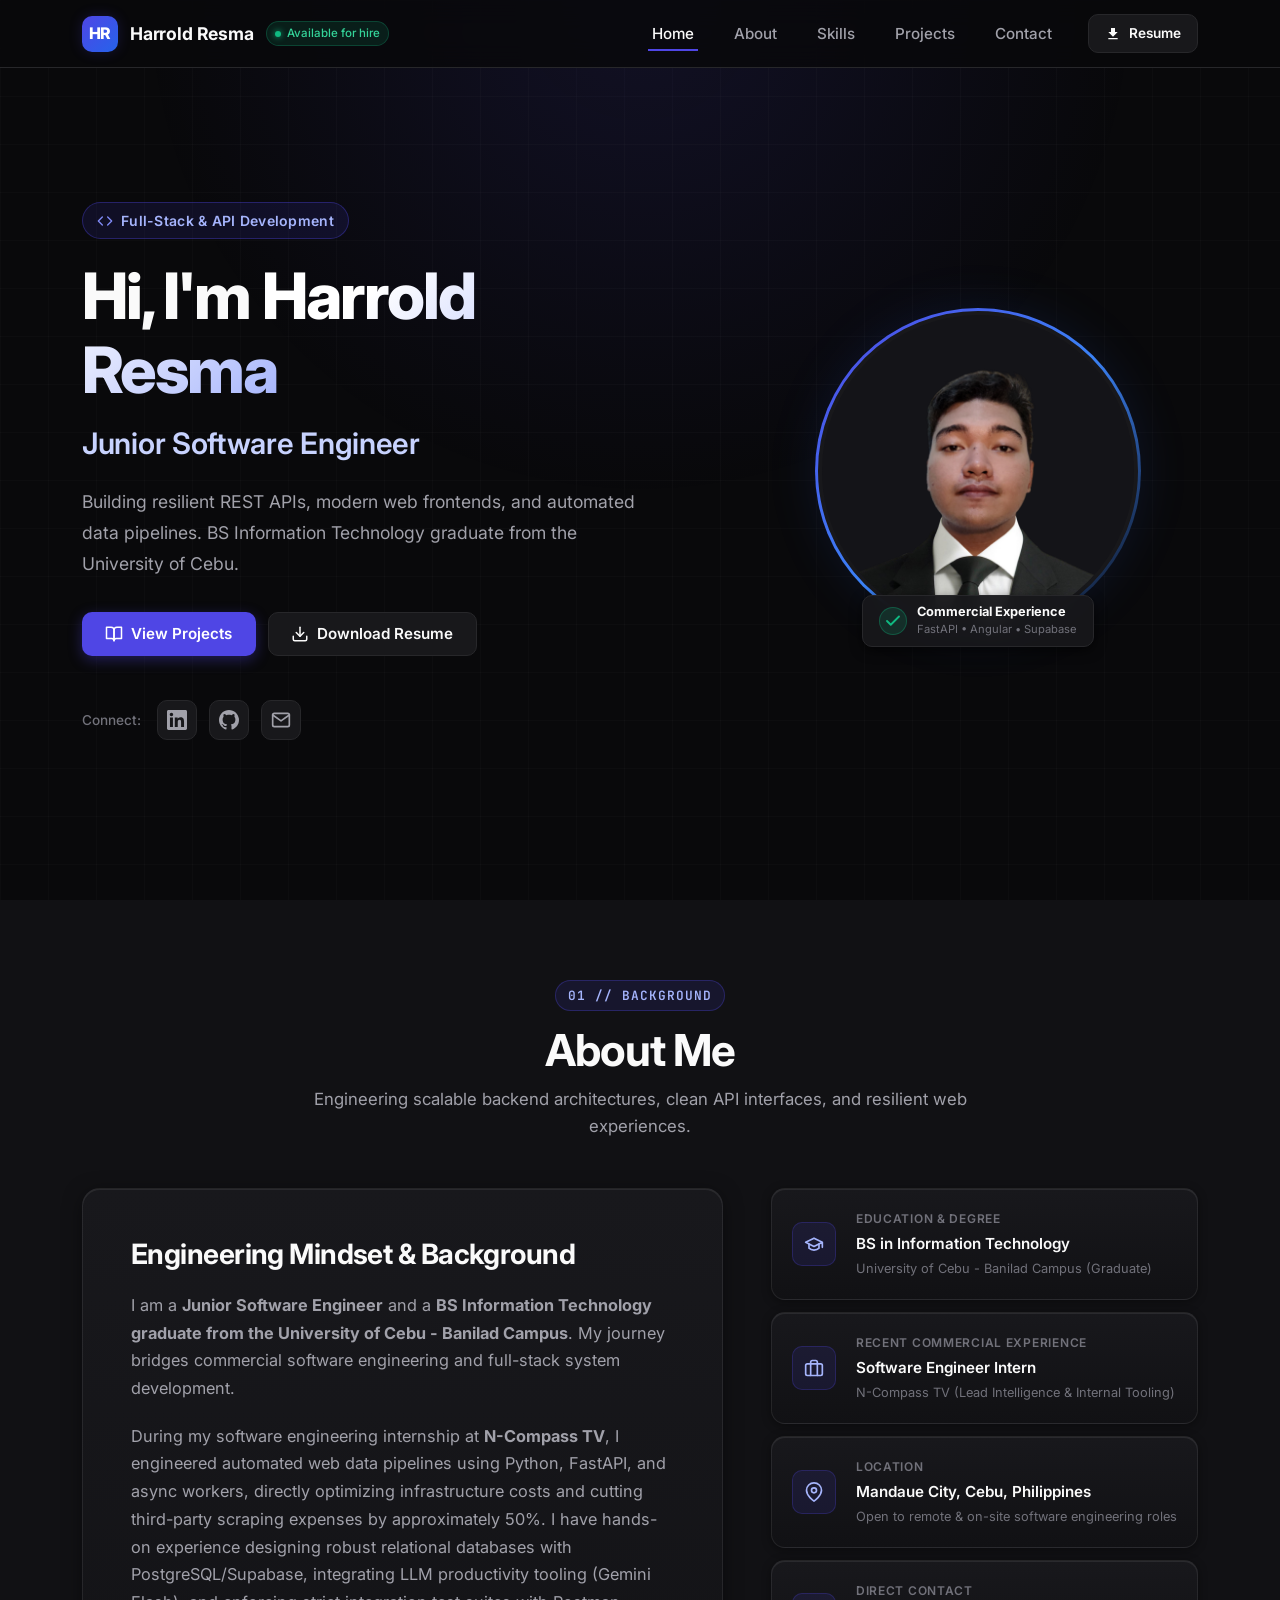
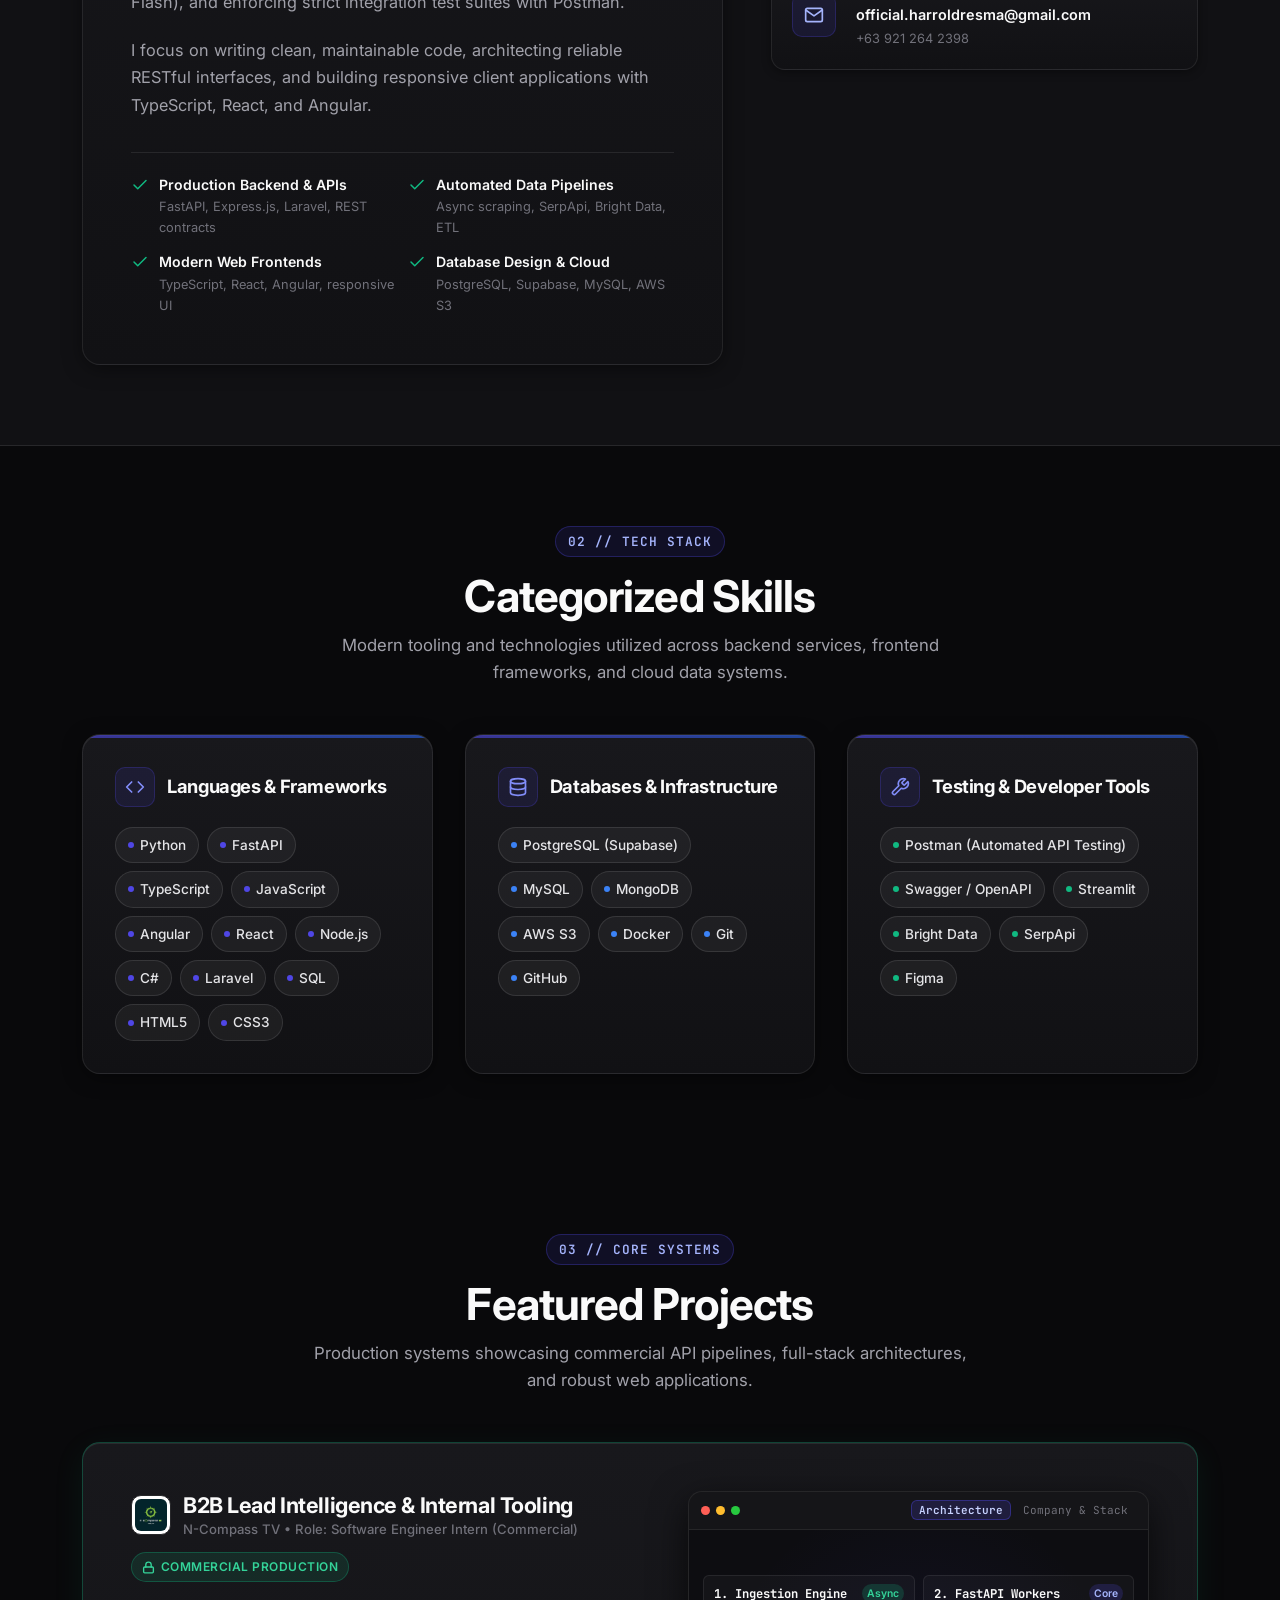
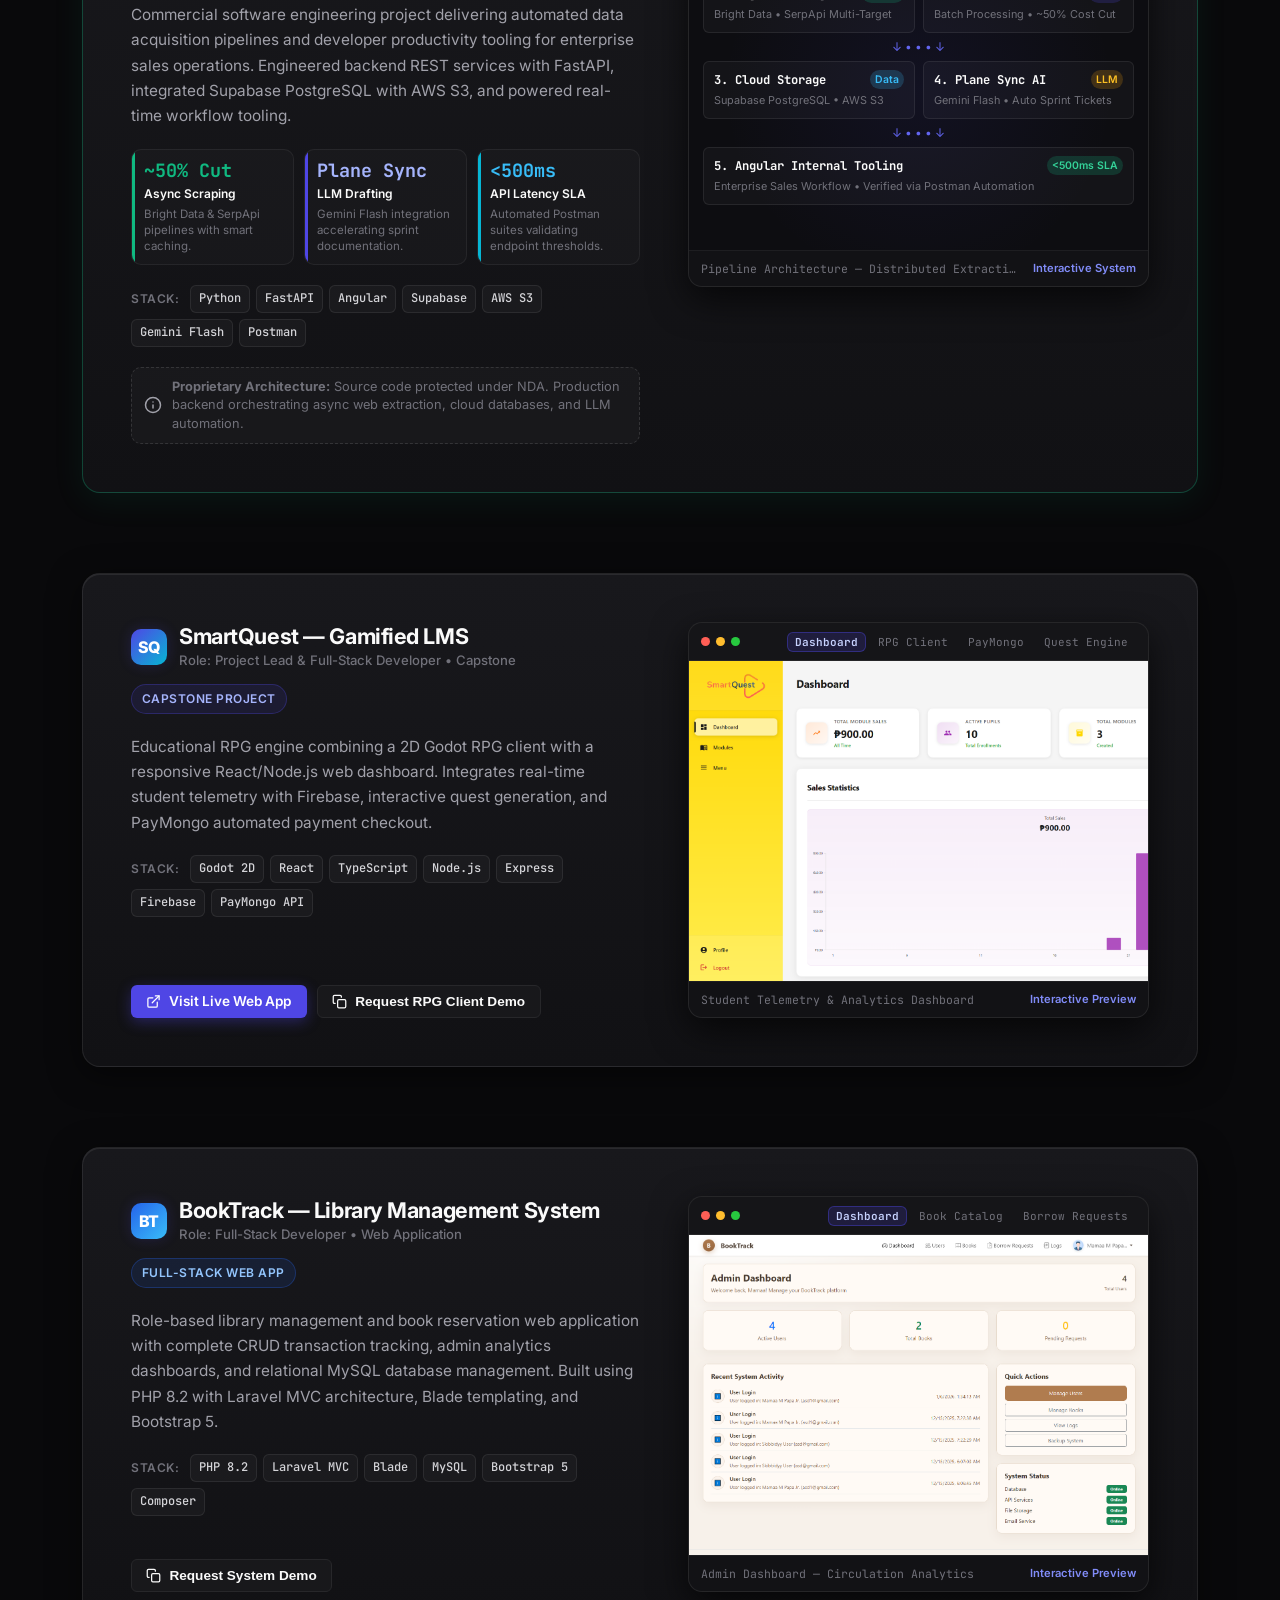
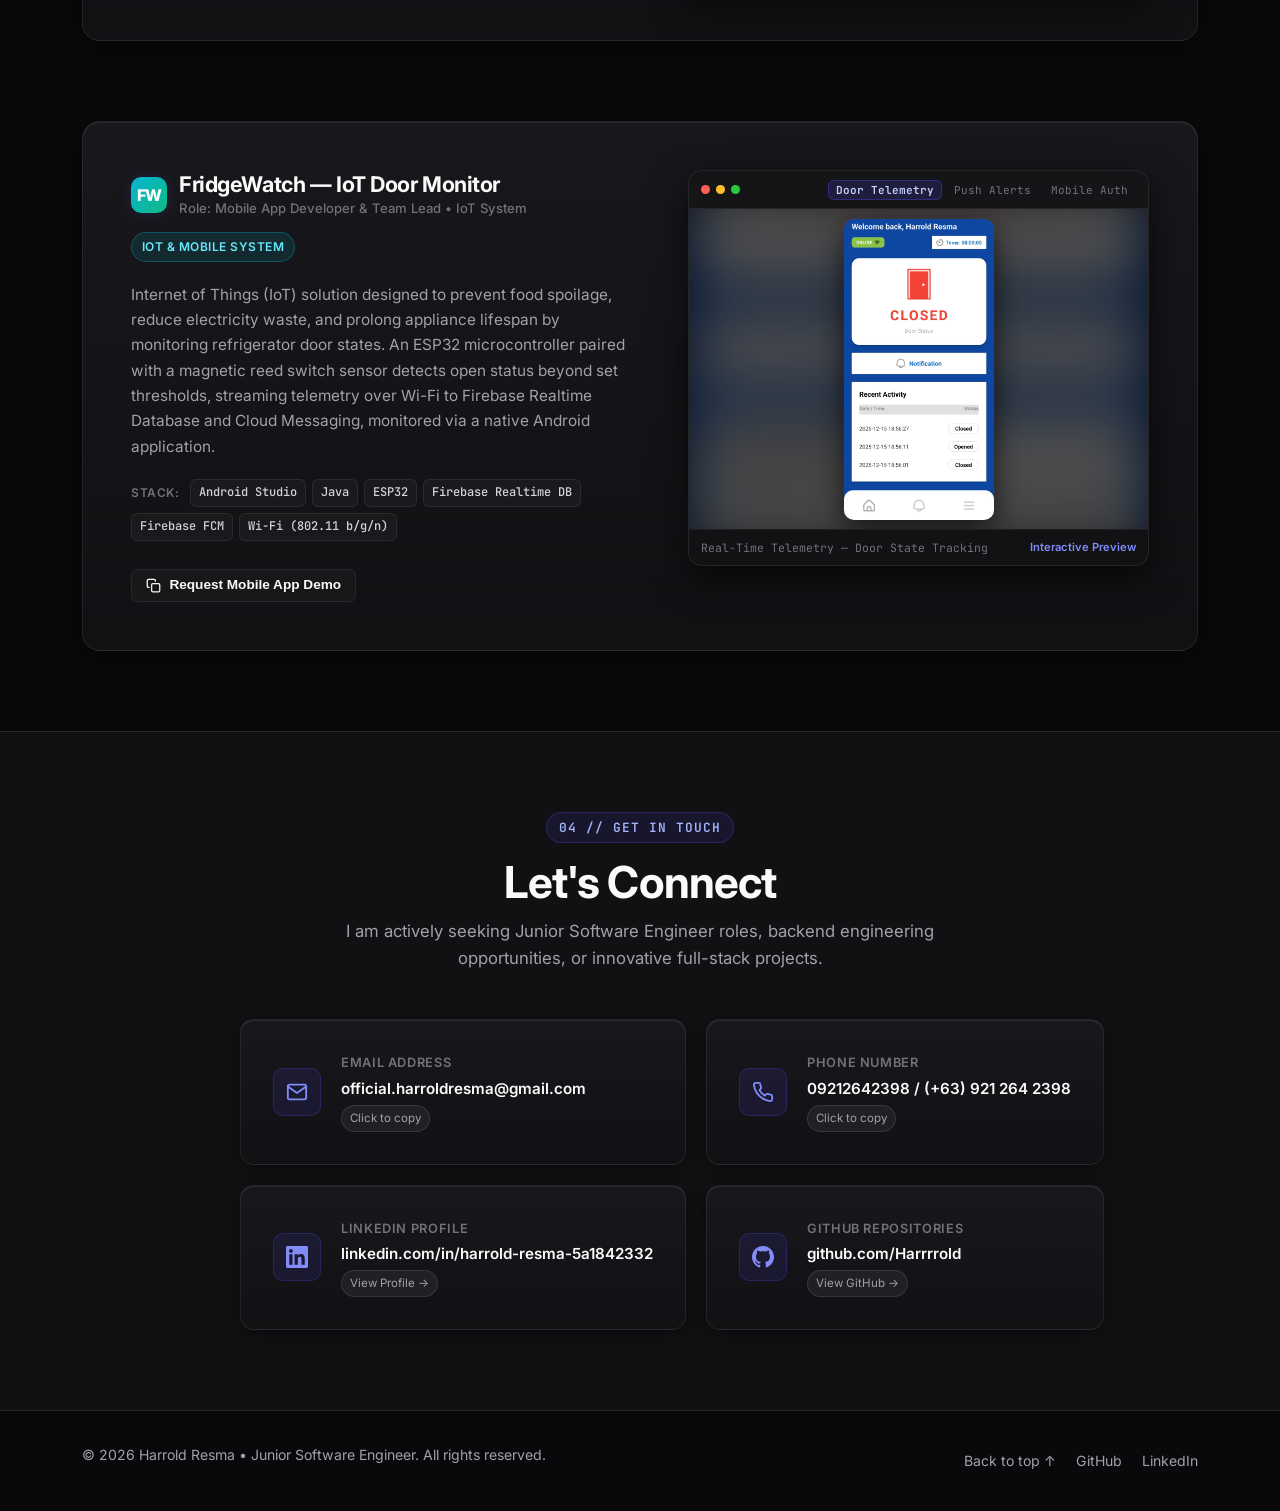
==== commit d9d9ee5f: "adhoc: streamlined the assets to one folder and optimized the zoom in on the tab pictures" ====
--- a/index.html
+++ b/index.html
@@ -13,6 +13,9 @@
         content="Building resilient REST APIs, modern web frontends, and automated data pipelines.">
     <meta property="og:type" content="website">
 
+    <!-- Favicon -->
+    <link rel="icon" type="image/svg+xml" href="assets/Img/favicon.svg">
+
     <!-- Google Fonts: Inter & JetBrains Mono -->
     <link rel="preconnect" href="https://fonts.googleapis.com">
     <link rel="preconnect" href="https://fonts.gstatic.com" crossorigin>
@@ -45,7 +48,7 @@
                 <li><a href="#projects" class="nav-link">Projects</a></li>
                 <li><a href="#contact" class="nav-link">Contact</a></li>
                 <li>
-                    <a href="Resume/Harrold_Resma_Resume.pdf" download="Harrold_Resma_Resume.pdf" class="nav-cta">
+                    <a href="assets/Resume/Harrold_Resma_Resume.pdf" download="Harrold_Resma_Resume.pdf" class="nav-cta">
                         <svg width="16" height="16" viewBox="0 0 24 24" fill="currentColor">
                             <path d="M19 9h-4V3H9v6H5l7 7 7-7zM5 18v2h14v-2H5z" />
                         </svg>
@@ -99,7 +102,7 @@
                             View Projects
                         </a>
 
-                        <a href="Resume/Harrold_Resma_Resume.pdf" download="Harrold_Resma_Resume.pdf"
+                        <a href="assets/Resume/Harrold_Resma_Resume.pdf" download="Harrold_Resma_Resume.pdf"
                             class="btn btn-secondary" id="hero-download-resume">
                             <svg width="18" height="18" viewBox="0 0 24 24" fill="none" stroke="currentColor"
                                 stroke-width="2" stroke-linecap="round" stroke-linejoin="round">
@@ -142,7 +145,7 @@
                     <div class="avatar-wrapper">
                         <div class="avatar-backdrop"></div>
                         <div class="avatar-ring"></div>
-                        <img src="assets/Harrold Profile Transparent.png" alt="Harrold Resma - Junior Software Engineer"
+                        <img src="assets/Img/Harrold Profile Transparent.png" alt="Harrold Resma - Junior Software Engineer"
                             class="profile-picture">
                         <div class="avatar-floating-card">
                             <span class="floating-icon">
@@ -443,7 +446,7 @@
                         <div class="project-info-col">
                             <div class="project-header-bar-split">
                                 <div class="project-branding">
-                                    <img src="assets/n-compass logo.jpg" alt="N-Compass TV Logo"
+                                    <img src="assets/Img/n-compass logo.jpg" alt="N-Compass TV Logo"
                                         class="project-logo-thumb">
                                     <div class="project-header-titles">
                                         <h3 class="project-title">B2B Lead Intelligence &amp; Internal Tooling</h3>
@@ -536,7 +539,7 @@
                                     </div>
                                 </div>
                                 <div class="frame-viewport frame-modal-trigger modal-image" id="ncompass-viewport"
-                                    data-src="assets/n-compass logo.jpg"
+                                    data-src="assets/Img/n-compass logo.jpg"
                                     data-alt="N-Compass TV Enterprise Architecture">
                                     <div class="frame-ambient-bg" id="ncompass-ambient"></div>
                                     <!-- View 1: Architecture Schematic -->
@@ -597,7 +600,7 @@
                                         </div>
                                     </div>
                                     <!-- View 2: Logo image (initially hidden) -->
-                                    <img src="assets/n-compass logo.jpg" alt="N-Compass TV Logo"
+                                    <img src="assets/Img/n-compass logo.jpg" alt="N-Compass TV Logo"
                                         class="frame-active-img" id="ncompass-logo-view"
                                         style="display: none; object-position: center;">
                                     <div class="frame-overlay-hint">
@@ -694,25 +697,25 @@
                                     </div>
                                     <div class="frame-tabs">
                                         <button type="button" class="frame-tab active"
-                                            data-target-src="assets/smartquestWebDashboard.png"
+                                            data-target-src="assets/Img/smartquestWebDashboard.png"
                                             data-target-alt="SmartQuest Web Dashboard"
                                             data-target-caption="Student Telemetry &amp; Analytics Dashboard"
                                             data-target-fit="cover" data-target-pos="top left"
                                             data-target-scale="1">Dashboard</button>
                                         <button type="button" class="frame-tab"
-                                            data-target-src="assets/smartquestAppGame.jpg"
+                                            data-target-src="assets/Img/smartquestAppGame.jpg"
                                             data-target-alt="SmartQuest 2D RPG Gameplay"
                                             data-target-caption="Godot 2D RPG Educational Gameplay"
                                             data-target-fit="contain" data-target-pos="center" data-target-scale="1">RPG
                                             Client</button>
                                         <button type="button" class="frame-tab"
-                                            data-target-src="assets/smartquestWebPaymentMethod.png"
+                                            data-target-src="assets/Img/smartquestWebPaymentMethod.png"
                                             data-target-alt="SmartQuest PayMongo Gateway Integration"
                                             data-target-caption="PayMongo Checkout &amp; Webhook Billing"
                                             data-target-fit="cover" data-target-pos="top left"
                                             data-target-scale="1">PayMongo</button>
                                         <button type="button" class="frame-tab"
-                                            data-target-src="assets/smartquestAppModuleContent.jpg"
+                                            data-target-src="assets/Img/smartquestAppModuleContent.jpg"
                                             data-target-alt="SmartQuest Quest Module"
                                             data-target-caption="Interactive Quest Curriculum Engine"
                                             data-target-fit="contain" data-target-pos="center"
@@ -720,9 +723,9 @@
                                     </div>
                                 </div>
                                 <div class="frame-viewport frame-modal-trigger modal-image"
-                                    data-src="assets/smartquestWebDashboard.png" data-alt="SmartQuest Web Dashboard">
+                                    data-src="assets/Img/smartquestWebDashboard.png" data-alt="SmartQuest Web Dashboard">
                                     <div class="frame-ambient-bg"></div>
-                                    <img src="assets/smartquestWebDashboard.png" alt="SmartQuest Web Dashboard"
+                                    <img src="assets/Img/smartquestWebDashboard.png" alt="SmartQuest Web Dashboard"
                                         class="frame-active-img" style="object-fit: cover; object-position: top left;"
                                         loading="lazy">
                                     <div class="frame-overlay-hint">
@@ -807,19 +810,19 @@
                                     </div>
                                     <div class="frame-tabs">
                                         <button type="button" class="frame-tab active"
-                                            data-target-src="assets/booktrackWebDashboard.png"
+                                            data-target-src="assets/Img/booktrackWebDashboard.png"
                                             data-target-alt="BookTrack Admin Dashboard"
                                             data-target-caption="Admin Dashboard — Circulation Analytics"
                                             data-target-fit="cover" data-target-pos="center"
                                             data-target-scale="1">Dashboard</button>
                                         <button type="button" class="frame-tab"
-                                            data-target-src="assets/booktrackWebBookDetails.png"
+                                            data-target-src="assets/Img/booktrackWebBookDetails.png"
                                             data-target-alt="BookTrack Catalog &amp; Book Details"
                                             data-target-caption="Book Catalog — Inventory &amp; Metadata"
                                             data-target-fit="cover" data-target-pos="center" data-target-scale="1">Book
                                             Catalog</button>
                                         <button type="button" class="frame-tab"
-                                            data-target-src="assets/booktrackWebRequest.png"
+                                            data-target-src="assets/Img/booktrackWebRequest.png"
                                             data-target-alt="BookTrack Borrowing Request Management"
                                             data-target-caption="Borrow Requests — Workflows &amp; Fines"
                                             data-target-fit="cover" data-target-pos="center"
@@ -827,10 +830,10 @@
                                     </div>
                                 </div>
                                 <div class="frame-viewport frame-modal-trigger modal-image"
-                                    data-src="assets/booktrackWebDashboard.png" data-alt="BookTrack Admin Dashboard">
+                                    data-src="assets/Img/booktrackWebDashboard.png" data-alt="BookTrack Admin Dashboard">
                                     <div class="frame-ambient-bg"></div>
-                                    <img src="assets/booktrackWebDashboard.png" alt="BookTrack Admin Dashboard"
-                                        class="frame-active-img" style="object-fit: cover; object-position: top left;"
+                                    <img src="assets/Img/booktrackWebDashboard.png" alt="BookTrack Admin Dashboard"
+                                        class="frame-active-img" style="object-fit: cover; object-position: center;"
                                         loading="lazy">
                                     <div class="frame-overlay-hint">
                                         <svg width="12" height="12" viewBox="0 0 24 24" fill="none"
@@ -915,19 +918,19 @@
                                     </div>
                                     <div class="frame-tabs">
                                         <button type="button" class="frame-tab active"
-                                            data-target-src="assets/fridgewatchAppDashboard.jpg"
+                                            data-target-src="assets/Img/fridgewatchAppDashboard.jpg"
                                             data-target-alt="FridgeWatch Telemetry Dashboard"
                                             data-target-caption="Real-Time Telemetry — Door State Tracking"
                                             data-target-fit="contain" data-target-pos="center"
                                             data-target-scale="1">Door Telemetry</button>
                                         <button type="button" class="frame-tab"
-                                            data-target-src="assets/fridgewatchAppNotification.jpg"
+                                            data-target-src="assets/Img/fridgewatchAppNotification.jpg"
                                             data-target-alt="FridgeWatch Push Alerts"
                                             data-target-caption="Push Alerts — FCM Threshold Notifications"
                                             data-target-fit="contain" data-target-pos="center"
                                             data-target-scale="1">Push Alerts</button>
                                         <button type="button" class="frame-tab"
-                                            data-target-src="assets/fridgewatchAppLogin.jpg"
+                                            data-target-src="assets/Img/fridgewatchAppLogin.jpg"
                                             data-target-alt="FridgeWatch Mobile Auth"
                                             data-target-caption="Mobile Auth — Secure Device Pairing"
                                             data-target-fit="contain" data-target-pos="center"
@@ -935,11 +938,11 @@
                                     </div>
                                 </div>
                                 <div class="frame-viewport frame-modal-trigger modal-image"
-                                    data-src="assets/fridgewatchAppDashboard.jpg"
+                                    data-src="assets/Img/fridgewatchAppDashboard.jpg"
                                     data-alt="FridgeWatch Real-Time Status &amp; Telemetry Dashboard">
                                     <div class="frame-ambient-bg active"
-                                        style="background-image: url('assets/fridgewatchAppDashboard.jpg');"></div>
-                                    <img src="assets/fridgewatchAppDashboard.jpg"
+                                        style="background-image: url('assets/Img/fridgewatchAppDashboard.jpg');"></div>
+                                    <img src="assets/Img/fridgewatchAppDashboard.jpg"
                                         alt="FridgeWatch Real-Time Status &amp; Telemetry Dashboard"
                                         class="frame-active-img phone-mockup"
                                         style="object-fit: contain; object-position: center;" loading="lazy">
@@ -1467,6 +1470,26 @@
             });
         });
 
+        // Sync initial active tab settings for all project frames on page load
+        document.querySelectorAll('.project-frame').forEach(frame => {
+            const activeTab = frame.querySelector('.frame-tab.active:not(.ncompass-tab)');
+            if (activeTab) {
+                const targetPos = activeTab.getAttribute('data-target-pos');
+                const targetFit = activeTab.getAttribute('data-target-fit');
+                const targetScale = activeTab.getAttribute('data-target-scale');
+                const mainImg = frame.querySelector('.frame-active-img');
+                if (mainImg) {
+                    if (targetPos) mainImg.style.objectPosition = targetPos;
+                    if (targetScale) mainImg.style.transform = `scale(${targetScale})`;
+                    if (targetFit === 'contain') {
+                        mainImg.style.objectFit = 'contain';
+                    } else if (targetFit === 'cover') {
+                        mainImg.style.objectFit = 'cover';
+                    }
+                }
+            }
+        });
+
         // Handles tab switching for N-Compass TV (Architecture Diagram vs. Brand Logo)
         const ncompassTabs = document.querySelectorAll('.ncompass-tab');
         const ncompassArchView = document.getElementById('ncompass-arch-view');
@@ -1489,14 +1512,14 @@
                         ncompassLogoView.style.display = 'none';
                         ncompassArchView.style.display = 'flex';
                         if (ncompassViewport) {
-                            ncompassViewport.setAttribute('data-src', 'assets/n-compass logo.jpg');
+                            ncompassViewport.setAttribute('data-src', 'assets/Img/n-compass logo.jpg');
                             ncompassViewport.setAttribute('data-alt', 'N-Compass TV Enterprise Architecture');
                         }
                     } else if (view === 'logo') {
                         ncompassArchView.style.display = 'none';
                         ncompassLogoView.style.display = 'block';
                         if (ncompassViewport) {
-                            ncompassViewport.setAttribute('data-src', 'assets/n-compass logo.jpg');
+                            ncompassViewport.setAttribute('data-src', 'assets/Img/n-compass logo.jpg');
                             ncompassViewport.setAttribute('data-alt', 'N-Compass TV — Enterprise digital billboard & media network partner');
                         }
                     }
